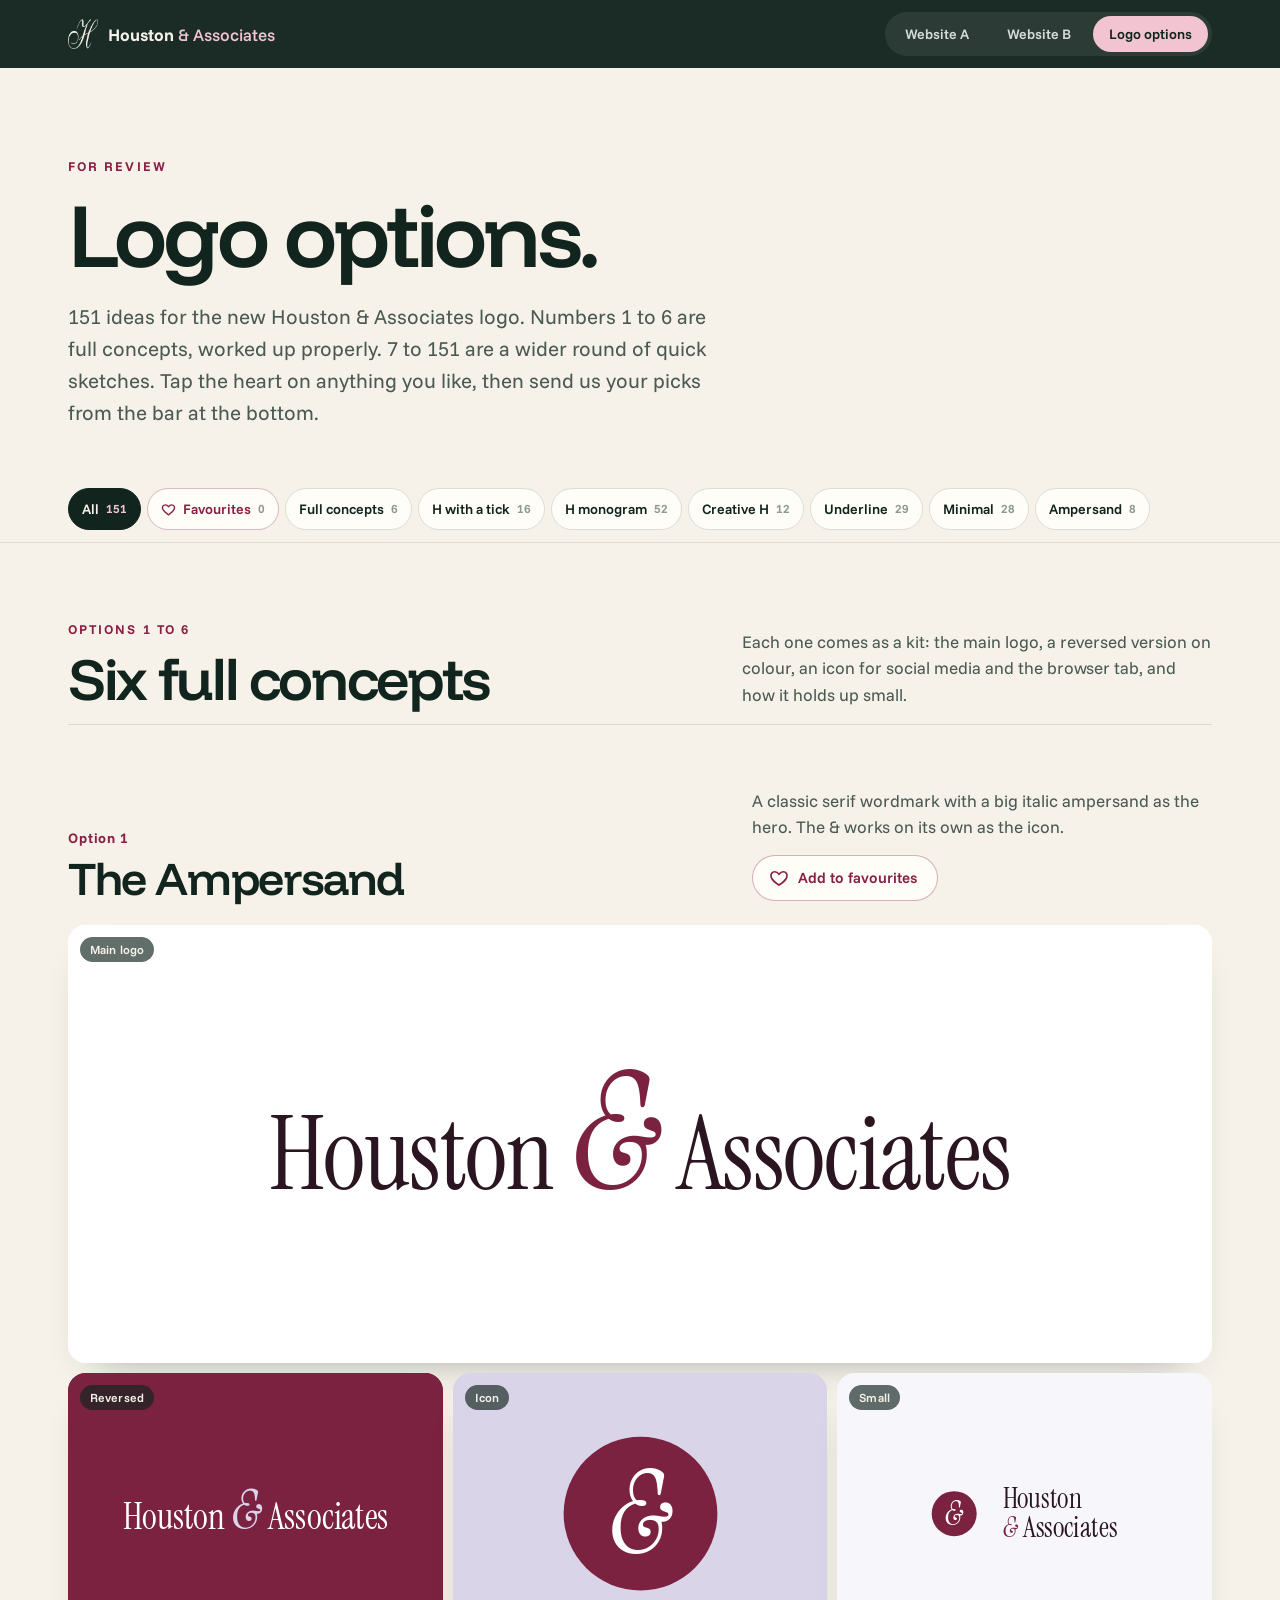
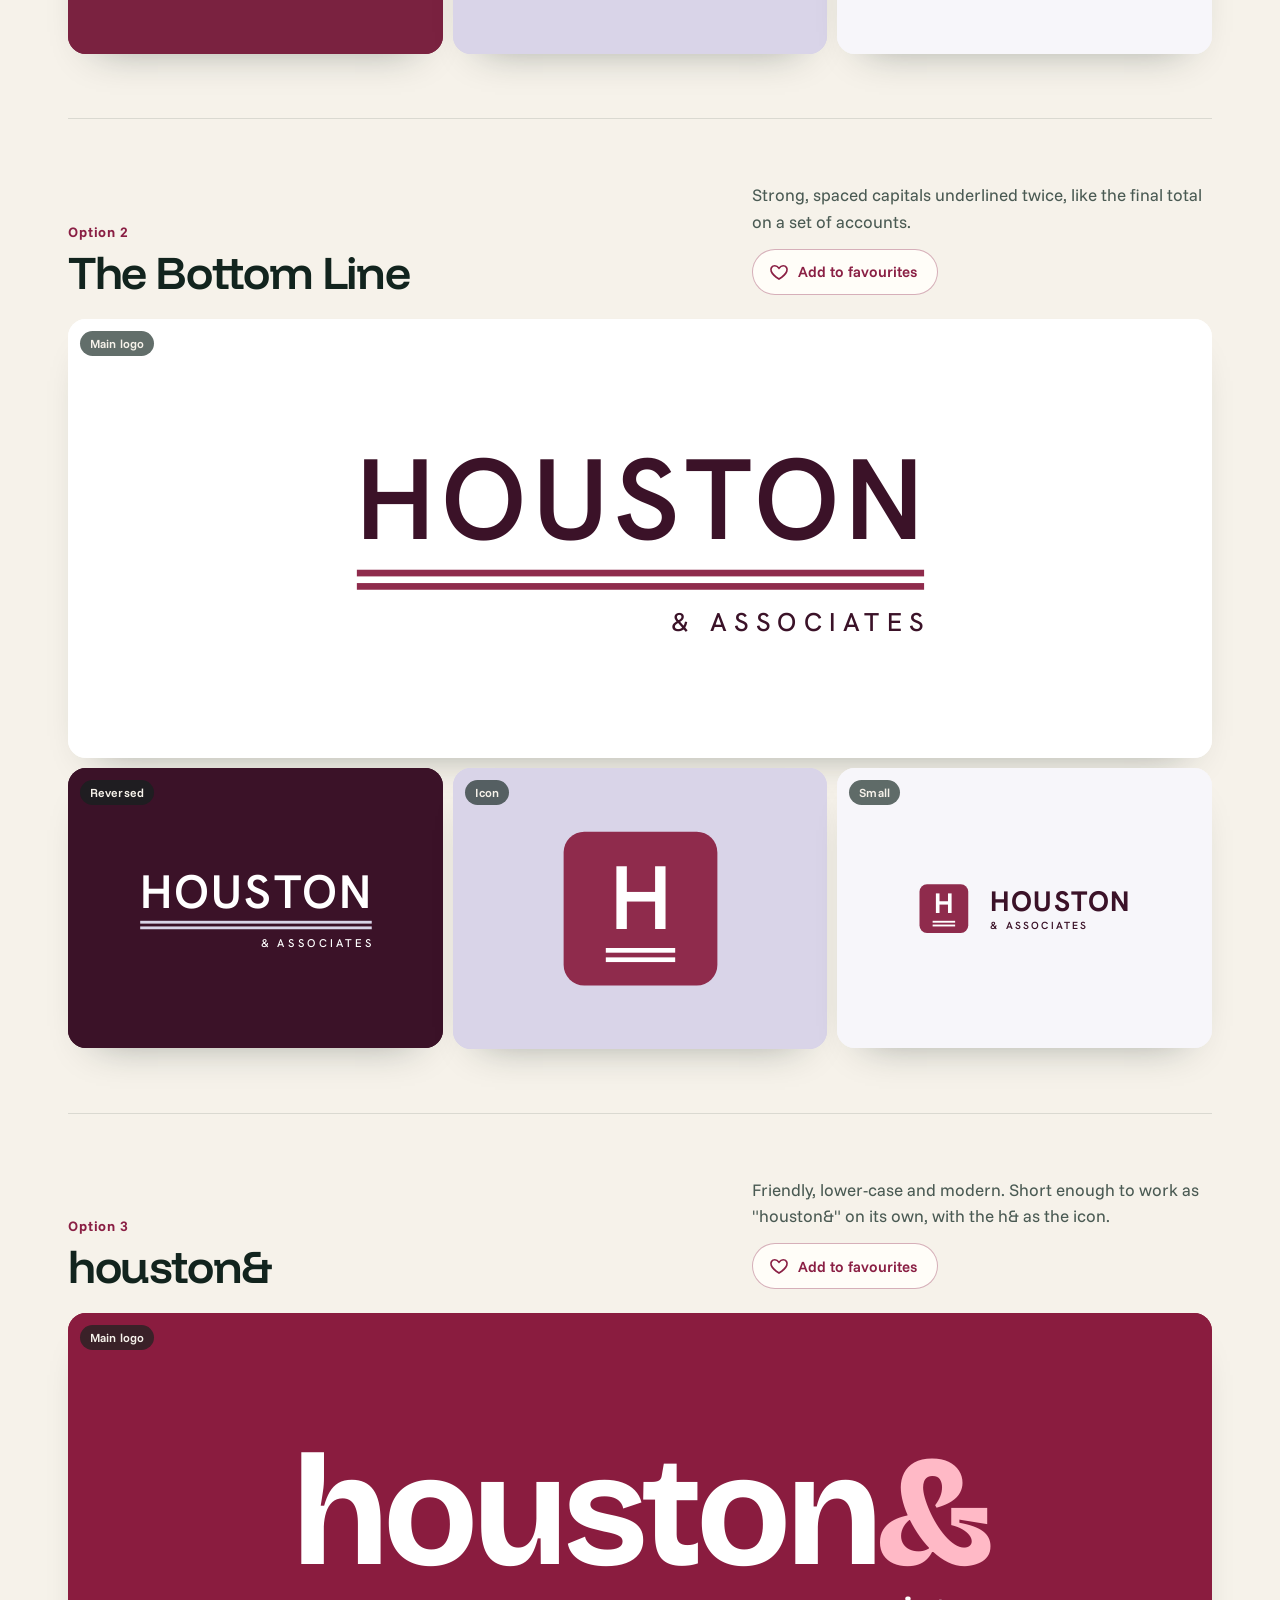
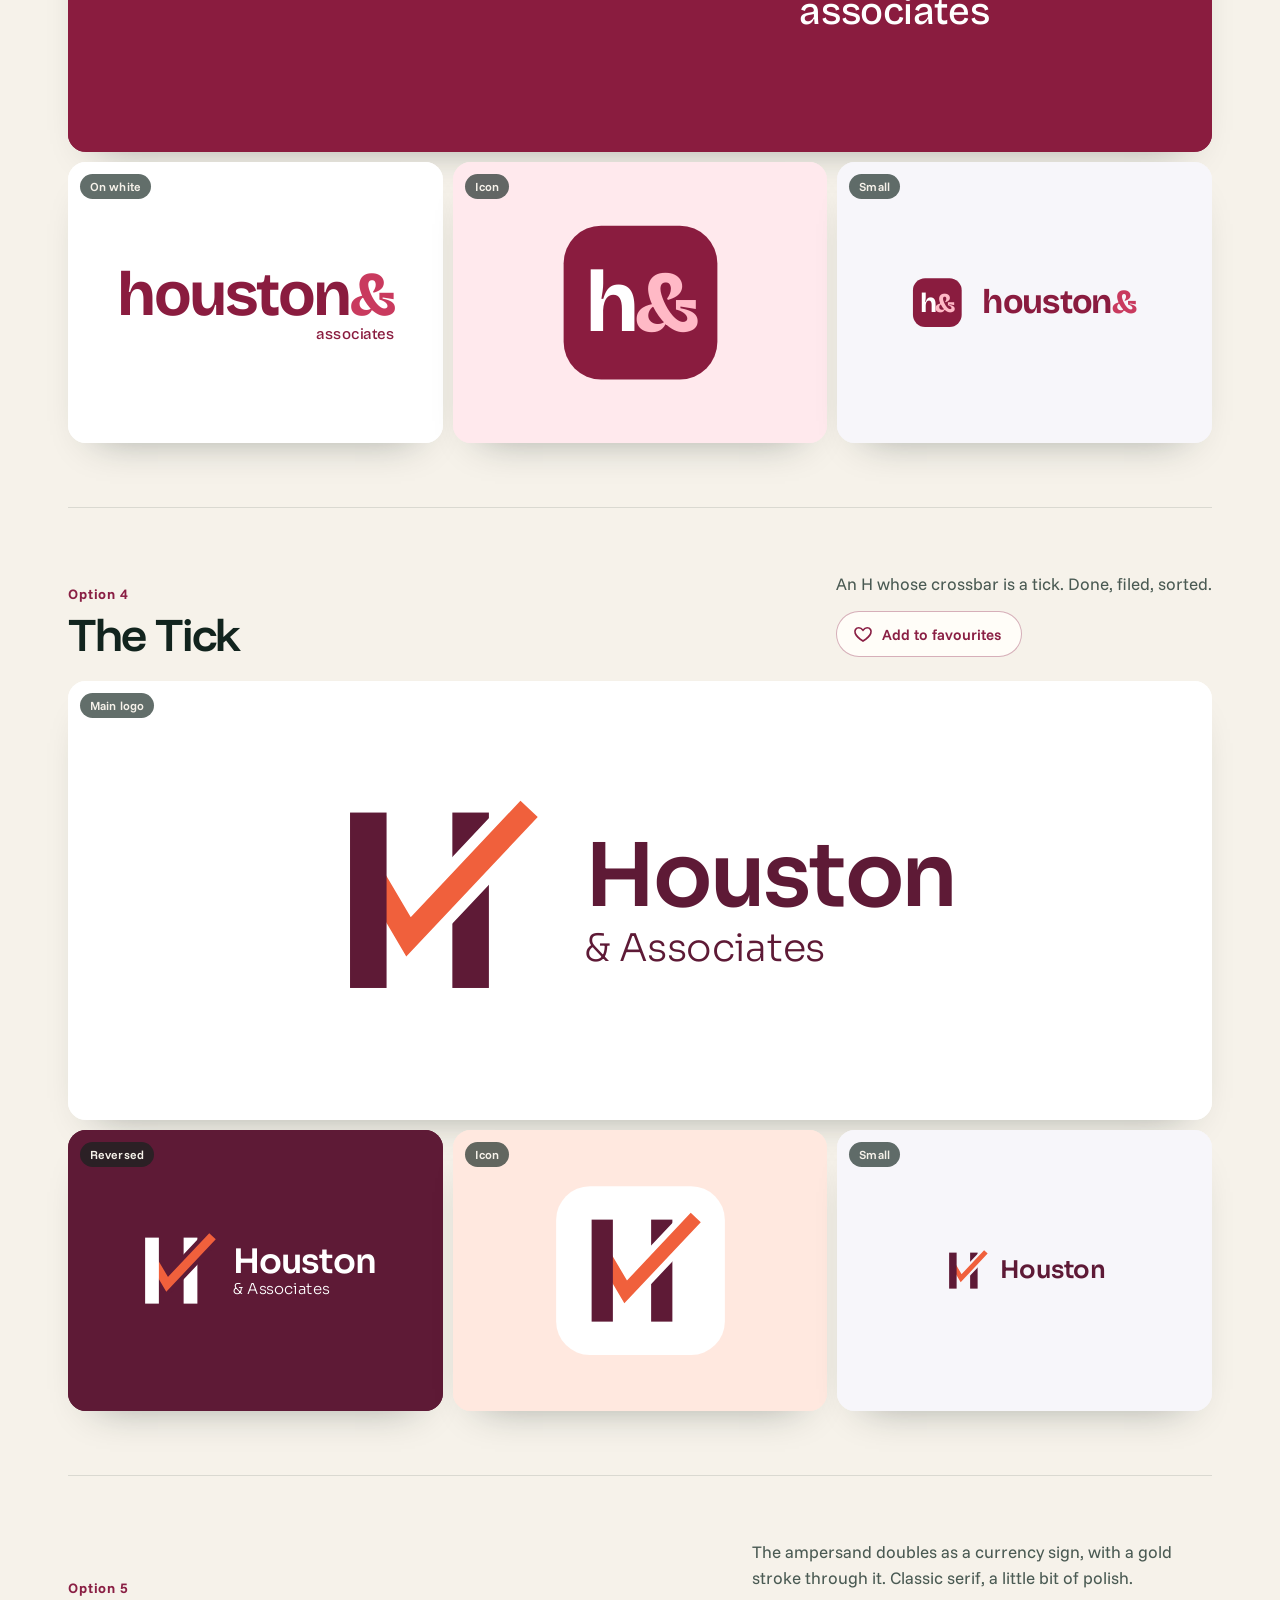
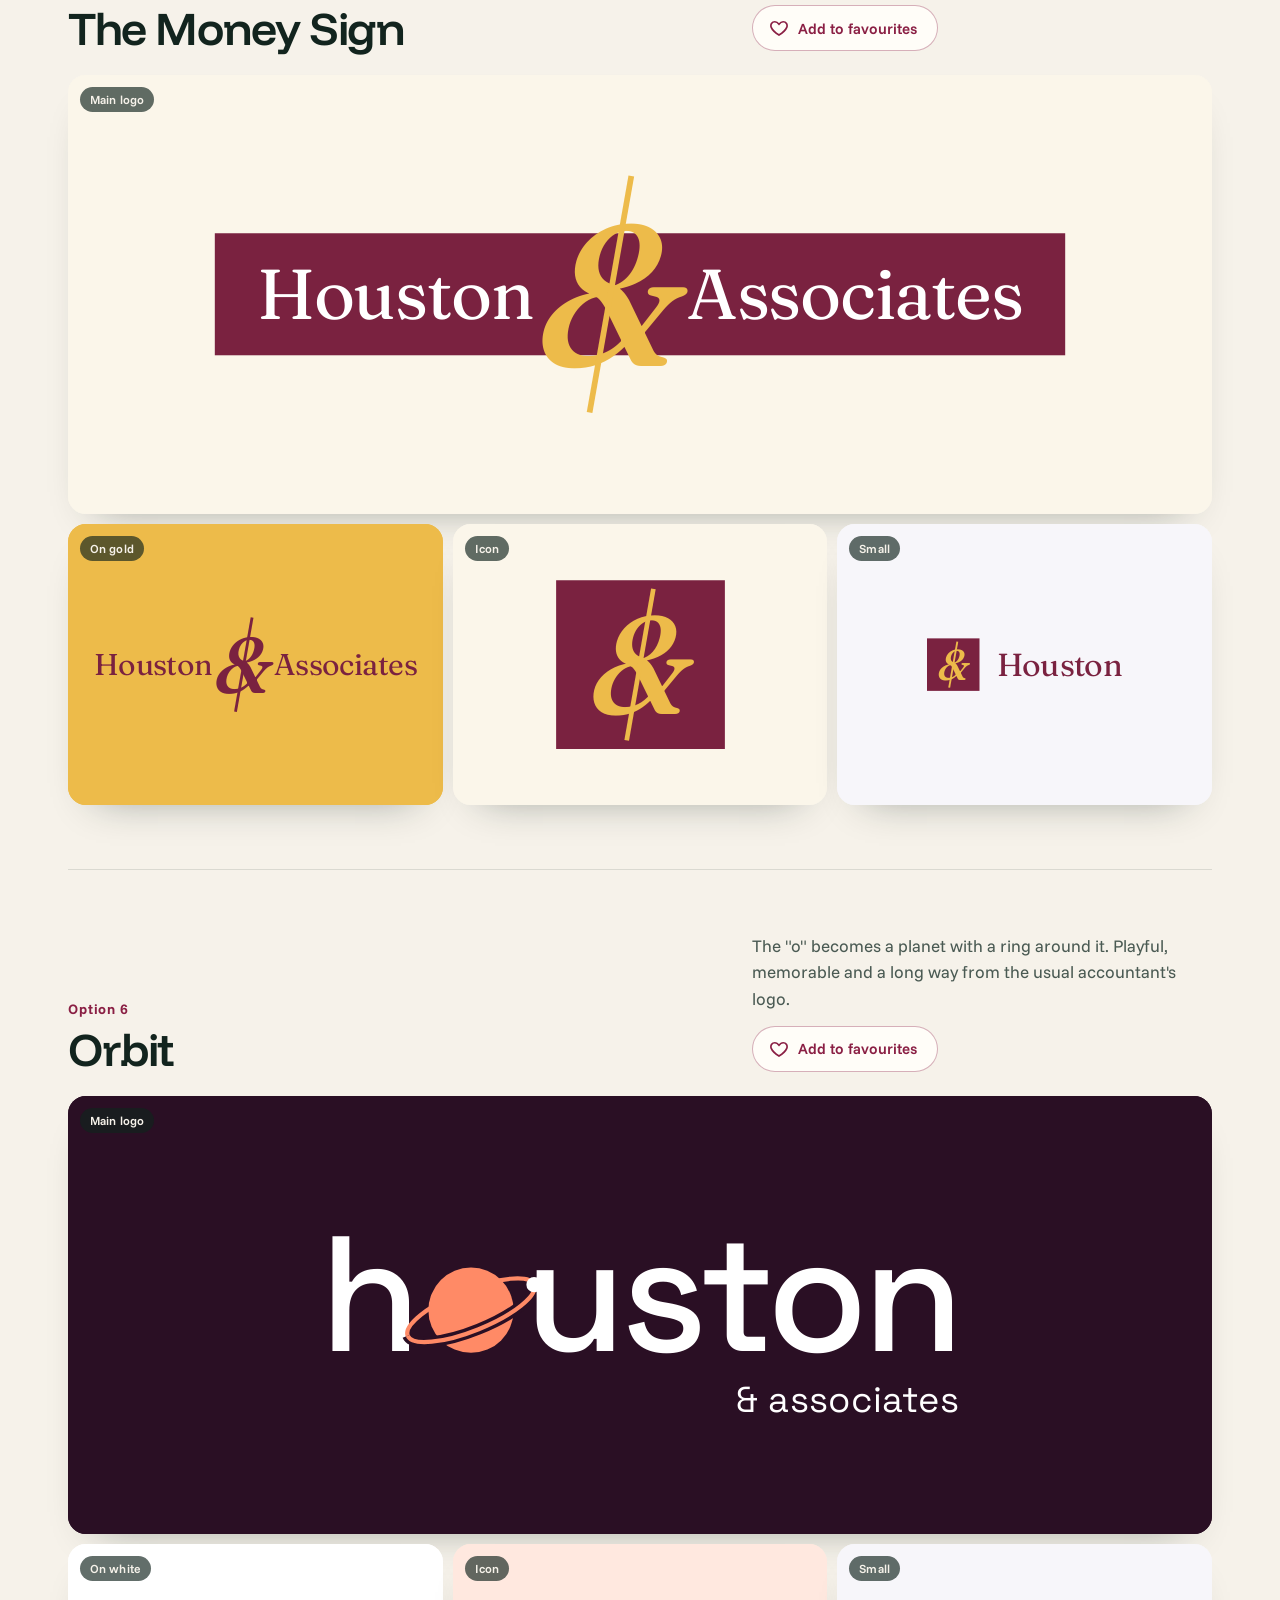
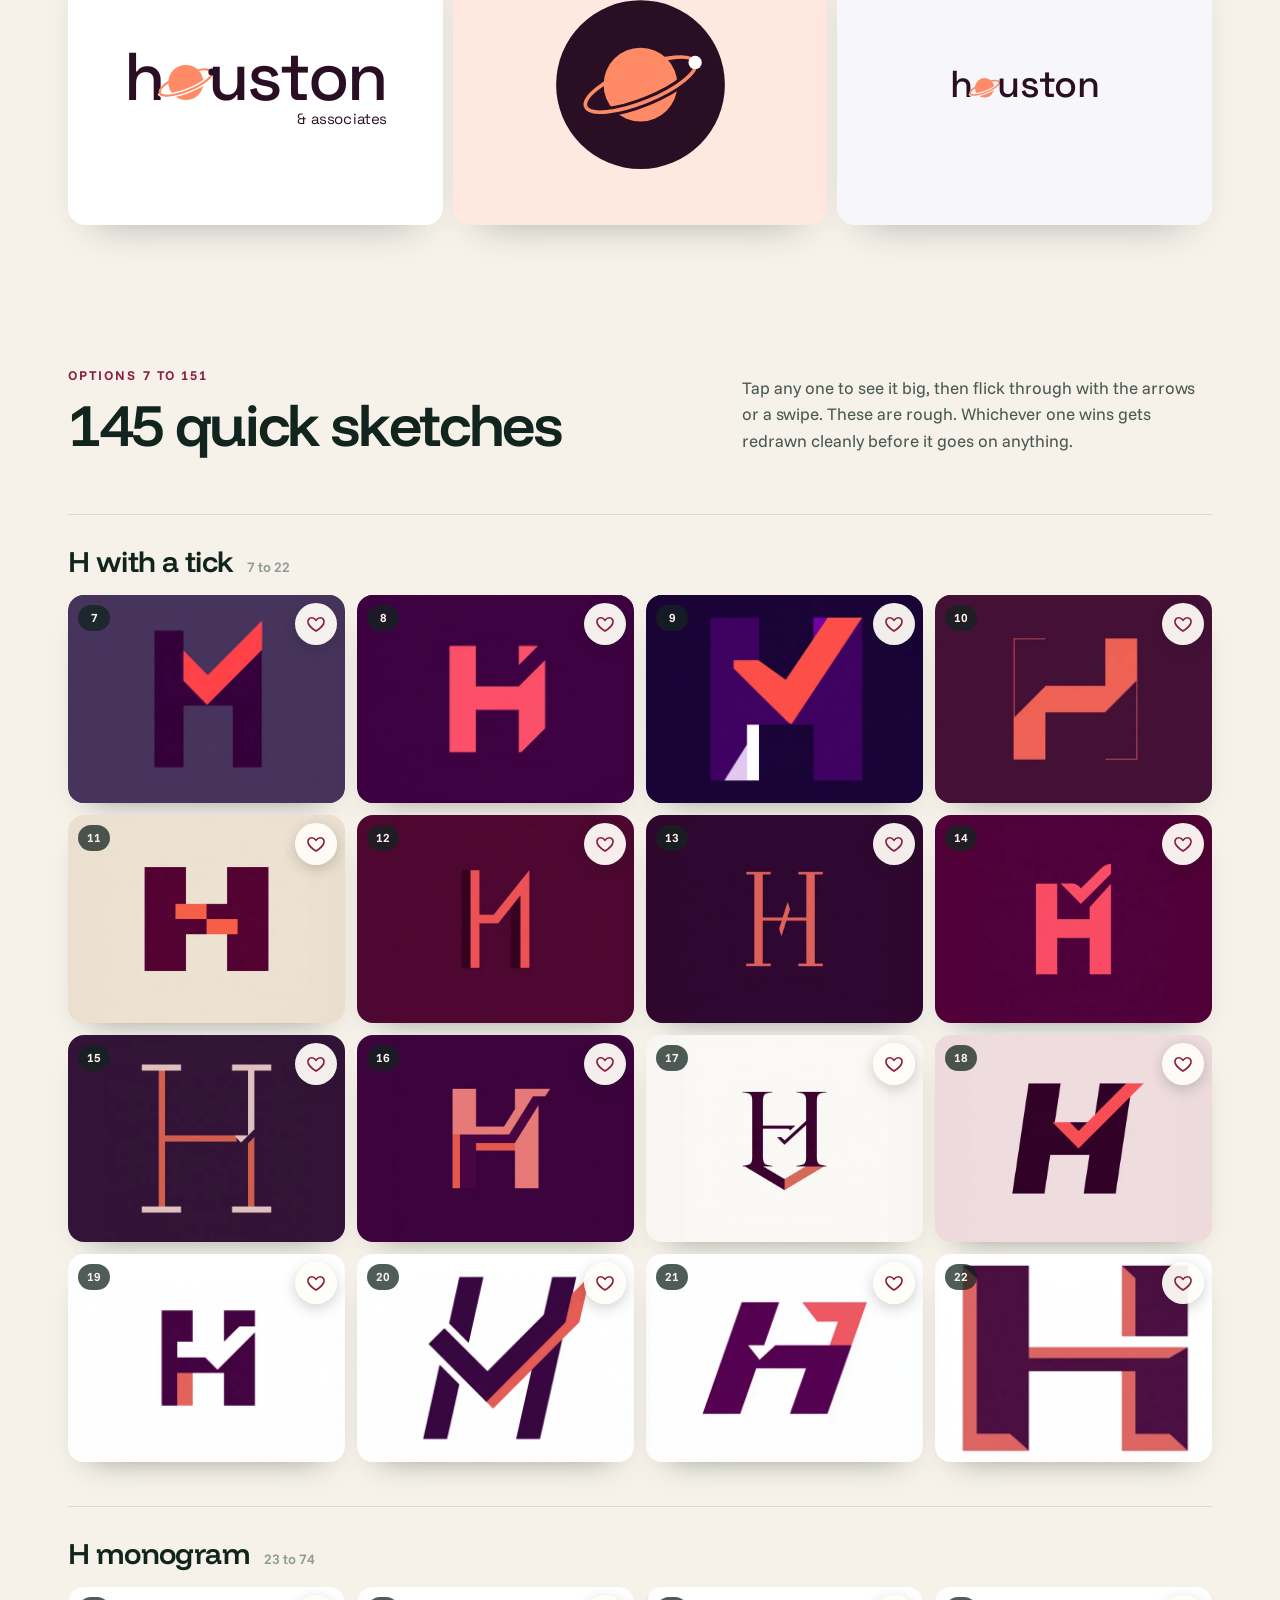
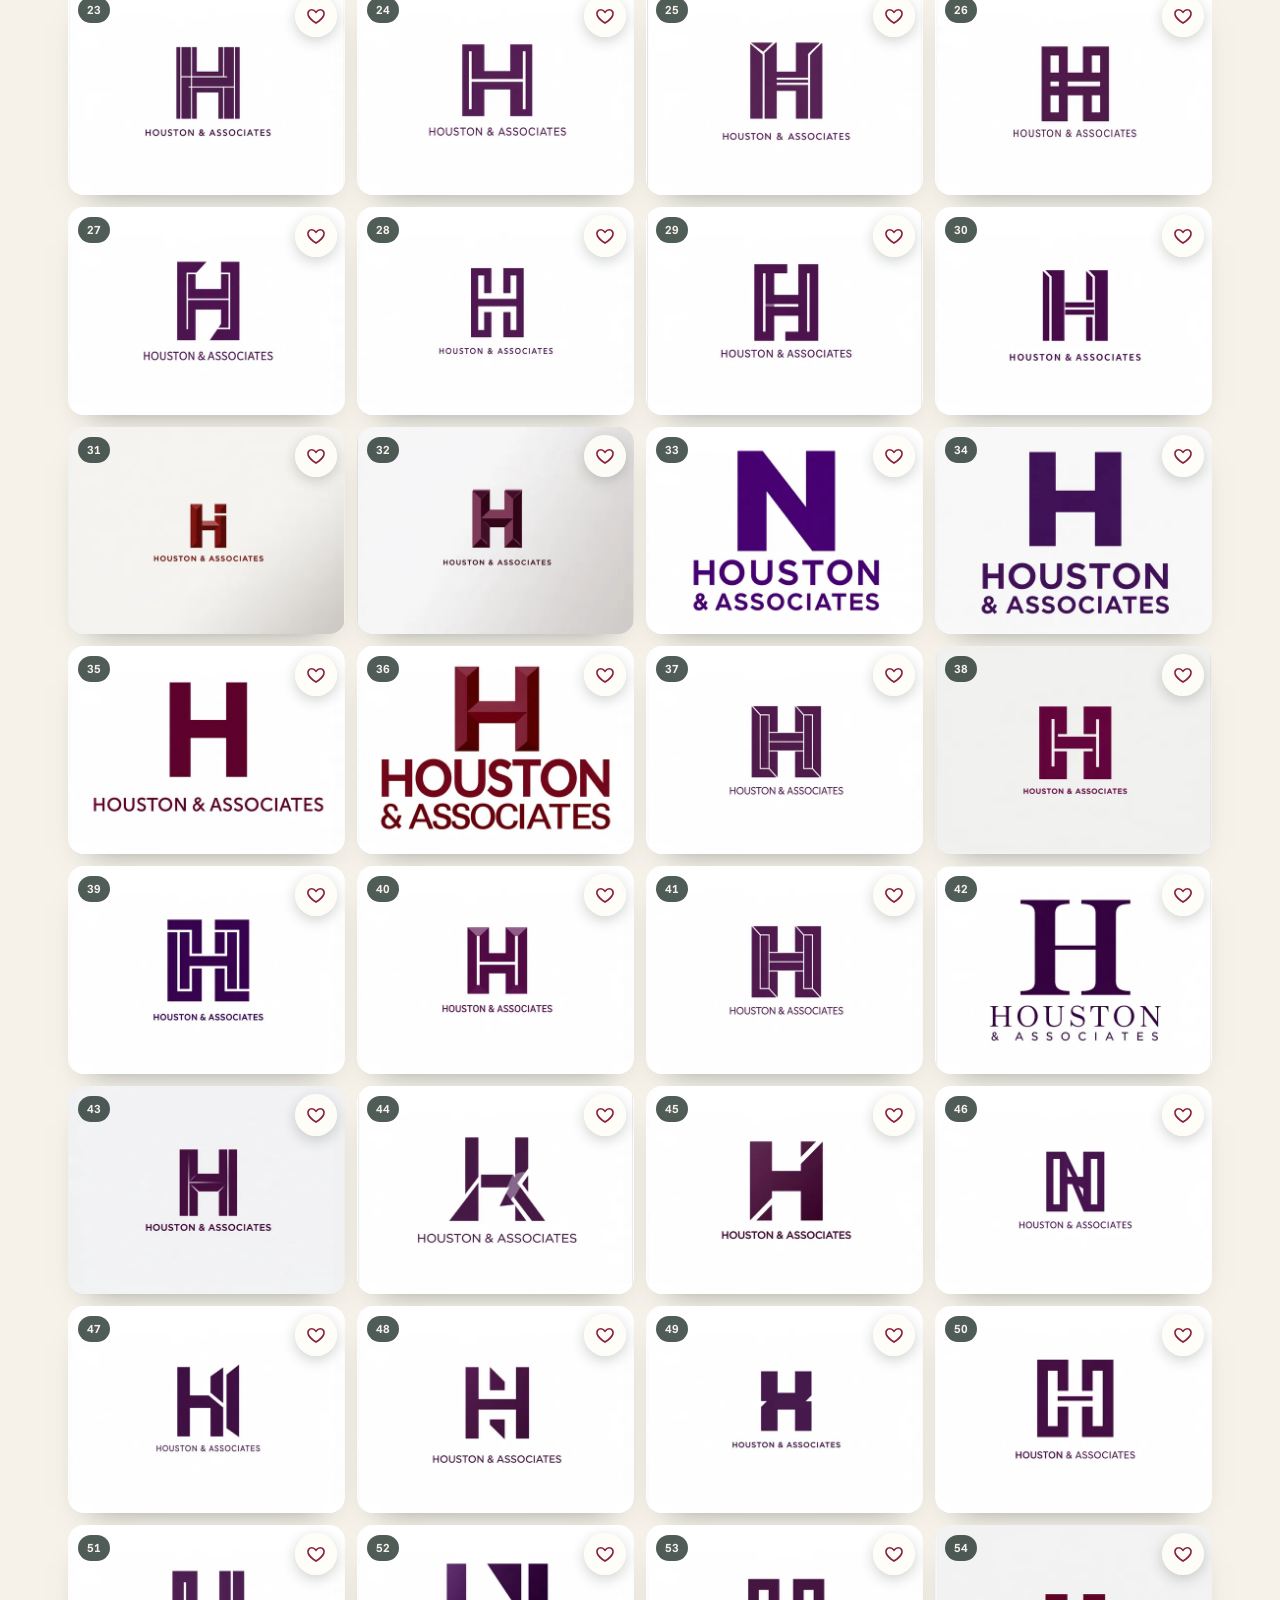
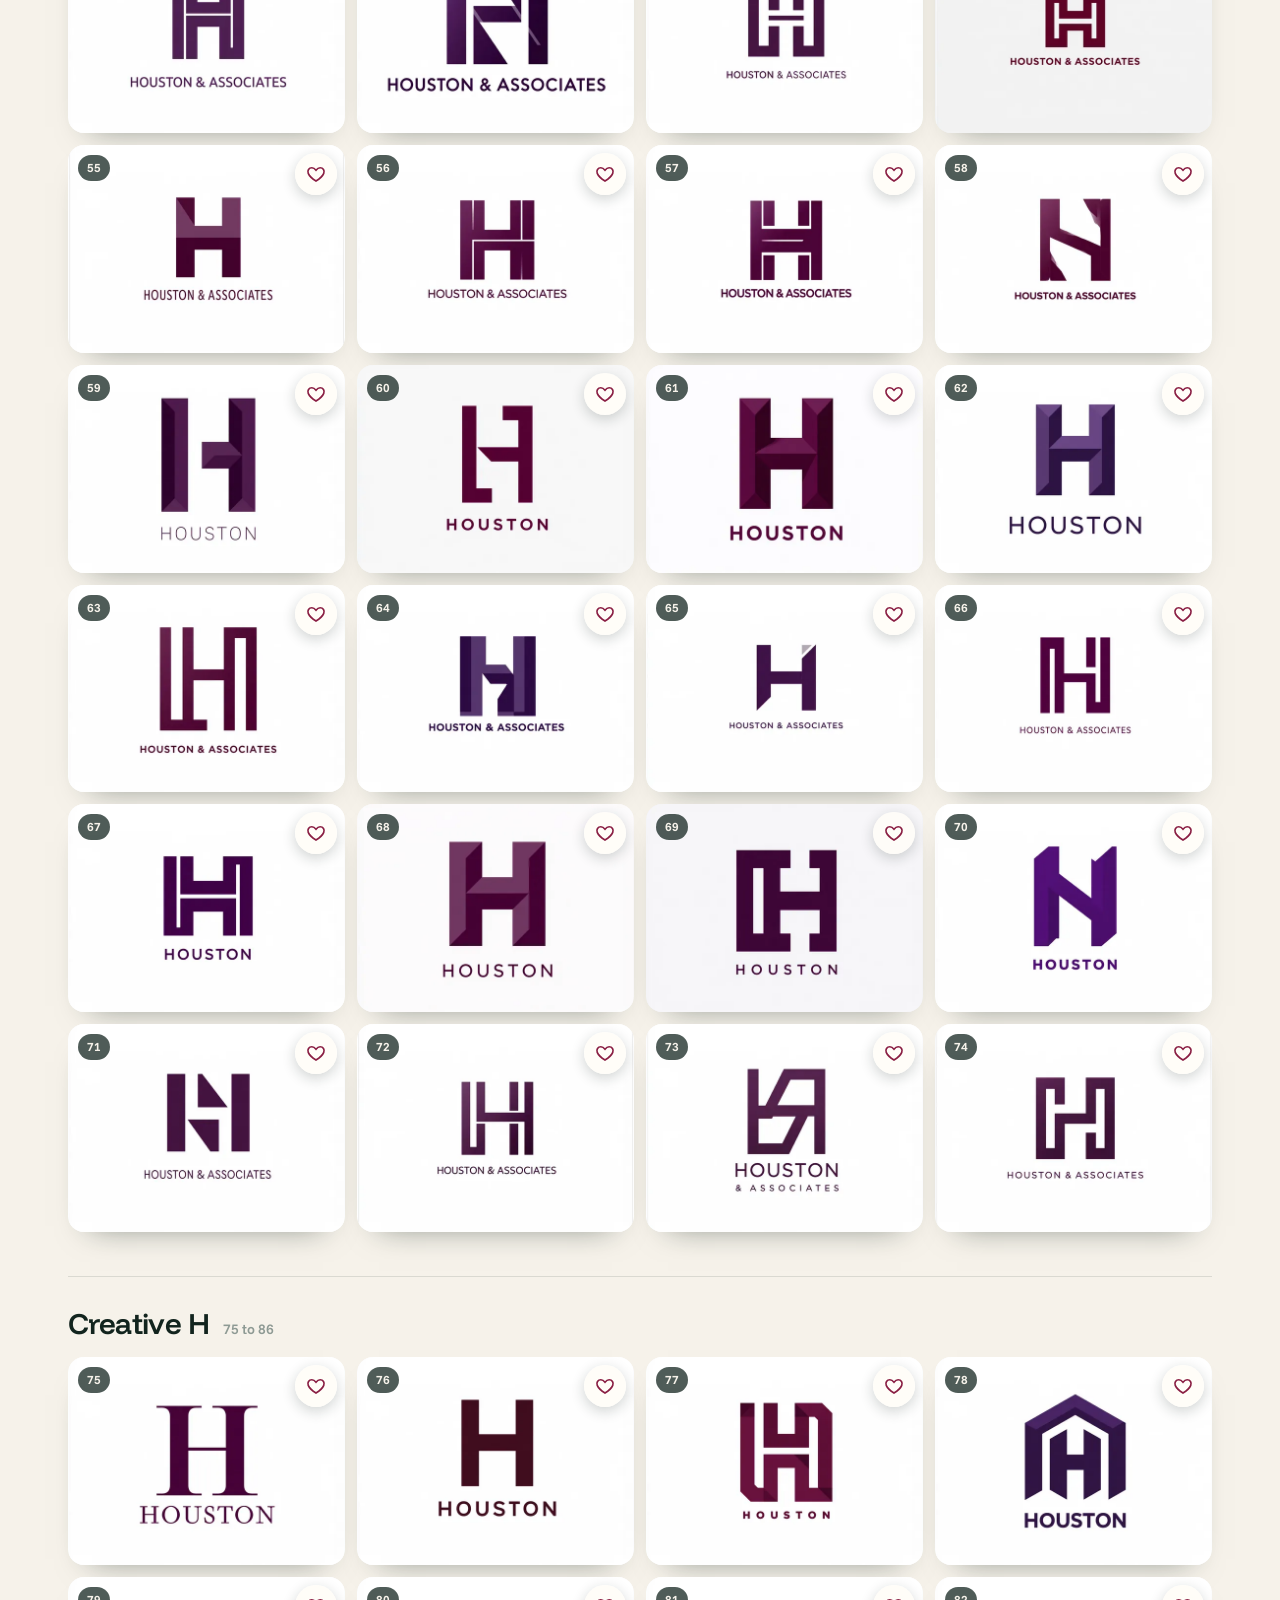
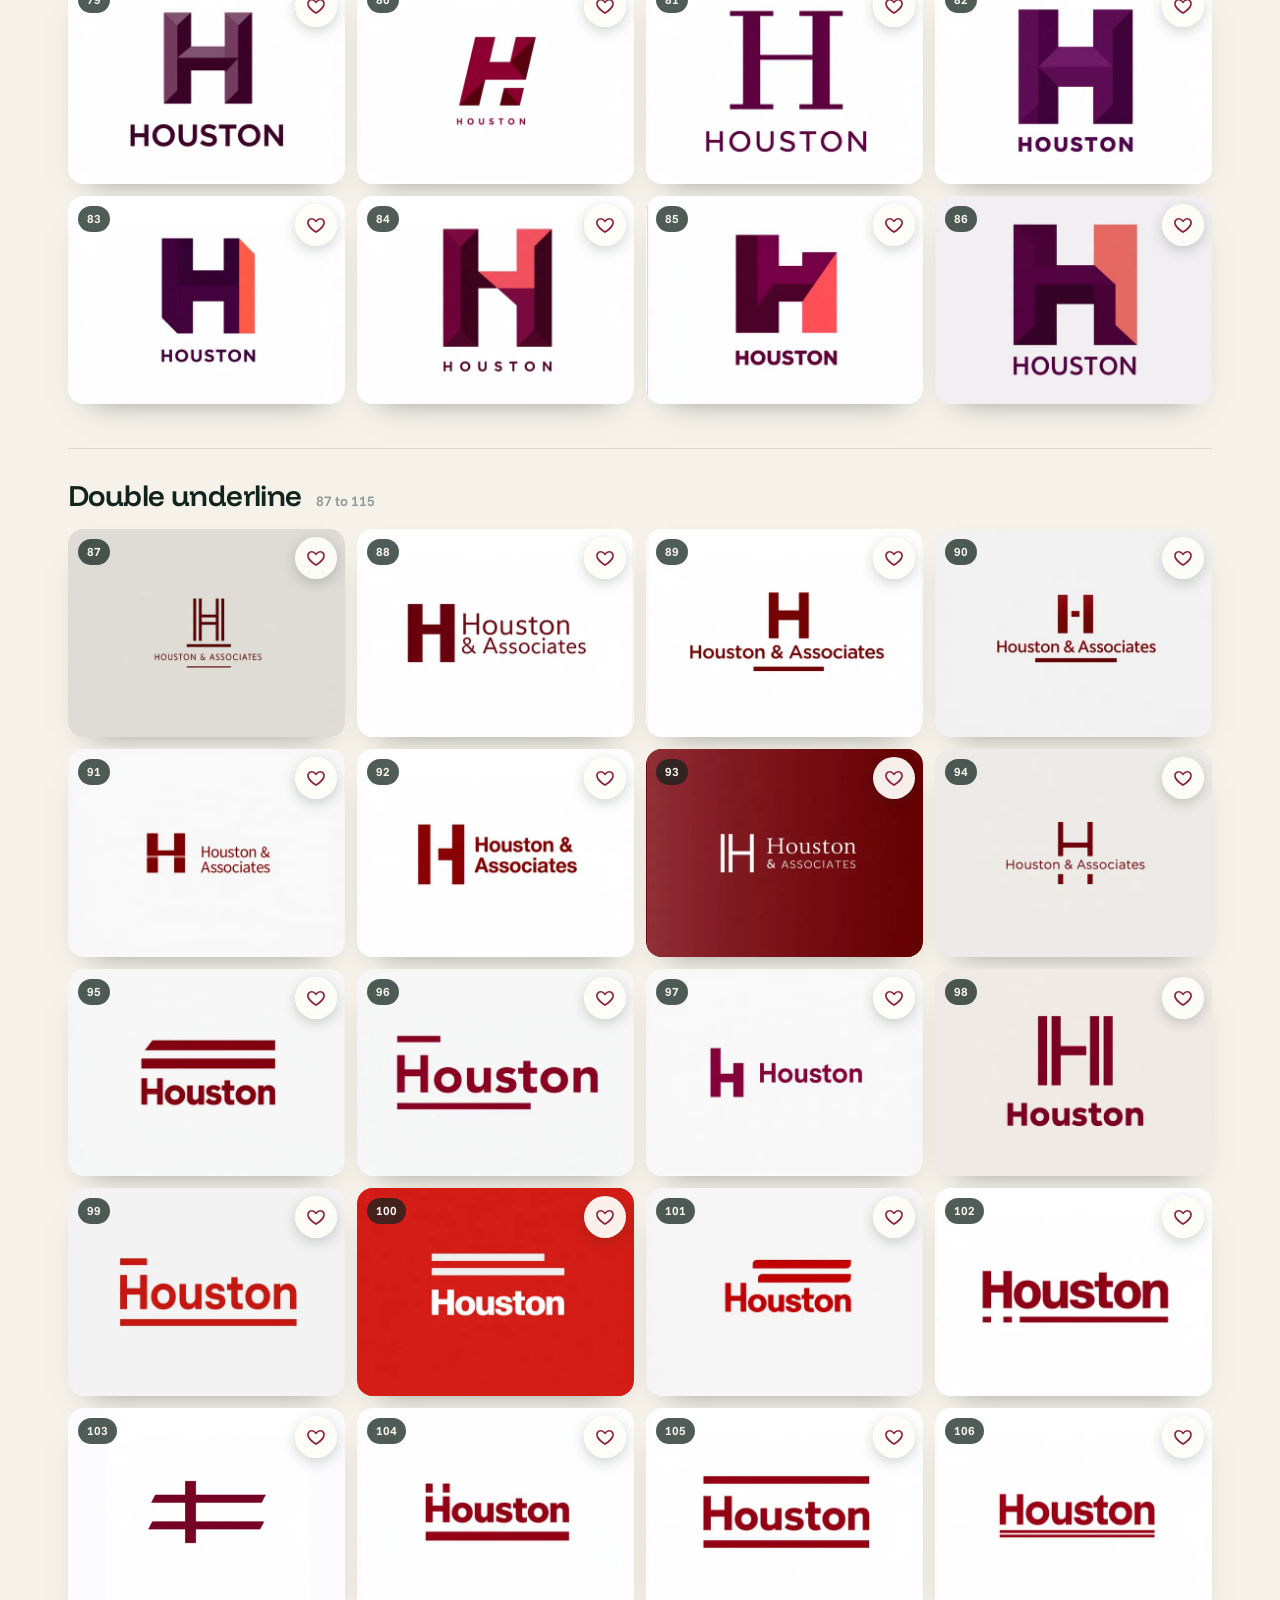
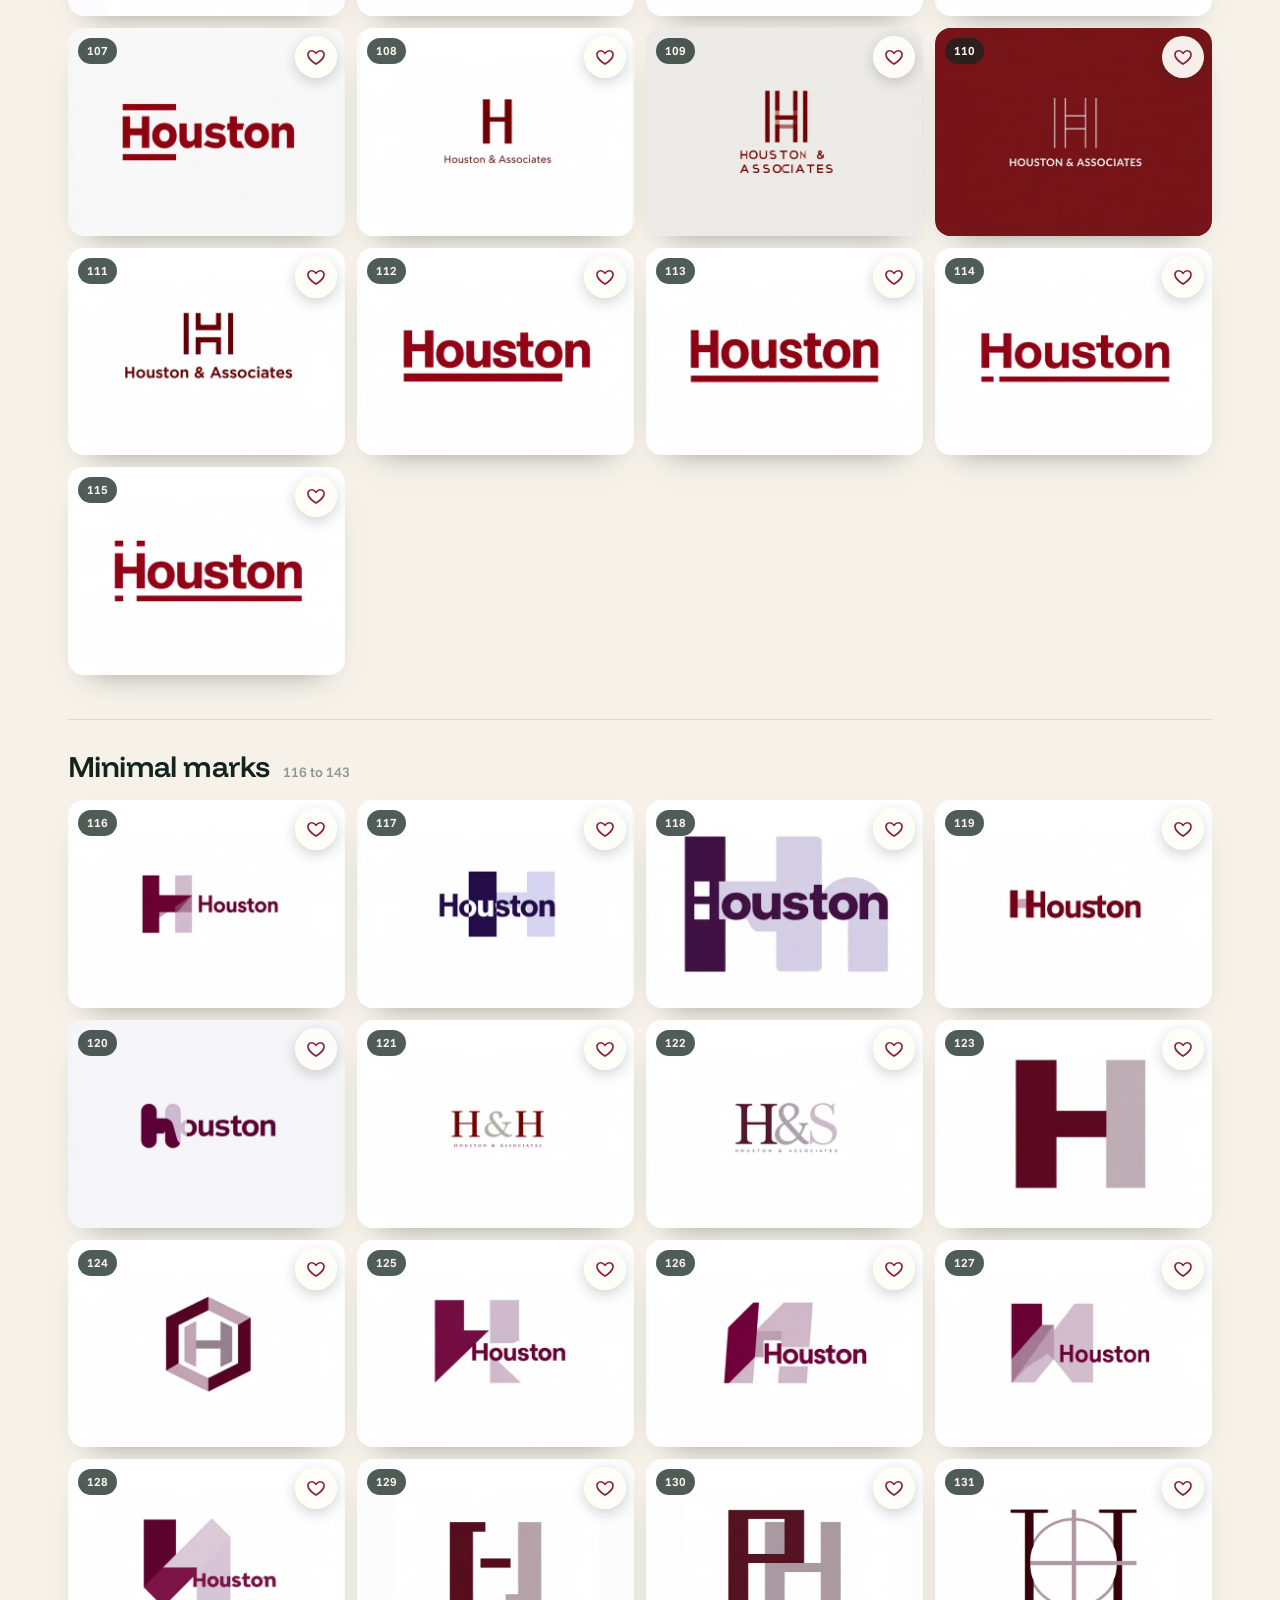
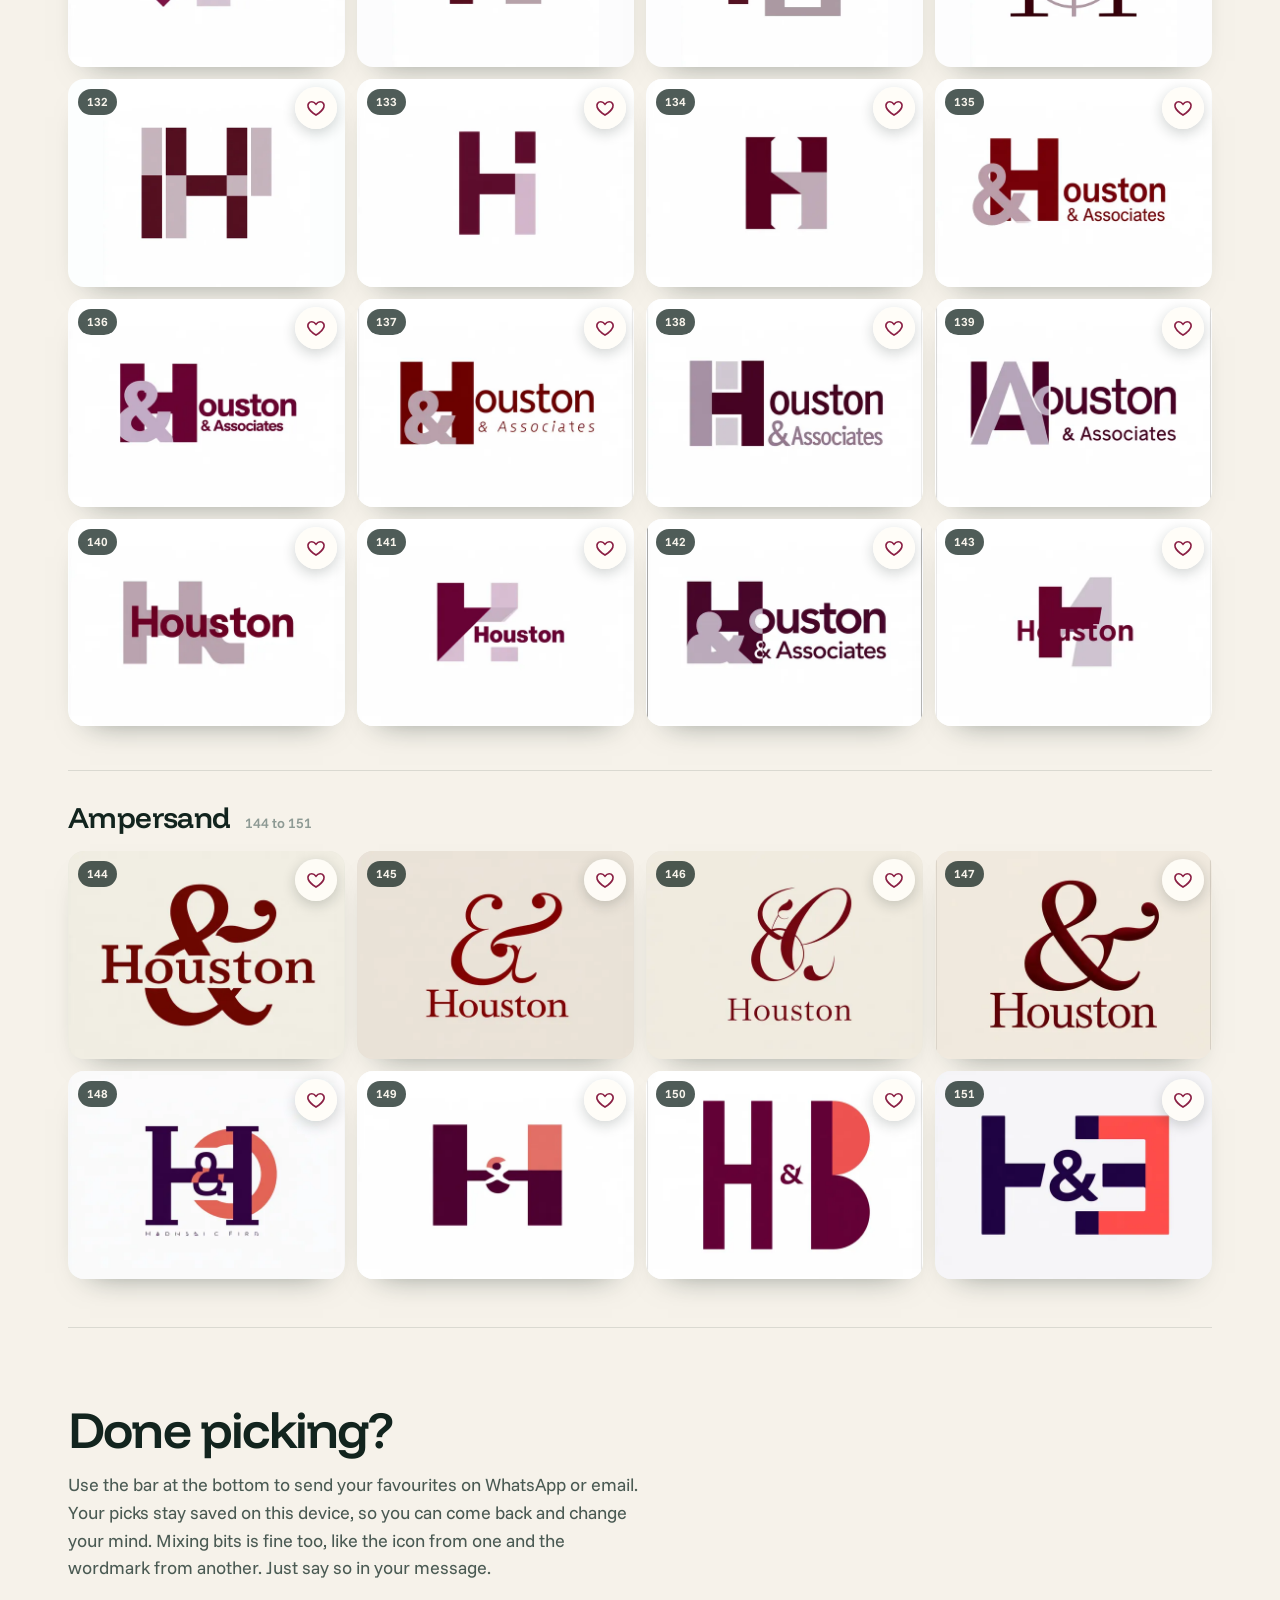
==== logos/index.html @ 28823ca7 "Add logo options page with 151 ideas and favourites Six full concepts plus 145 sketches in a filtera" ====
<!doctype html>
<html lang="en-ZA">
<head>
<meta charset="utf-8">
<meta name="viewport" content="width=device-width, initial-scale=1">
<title>Houston &amp; Associates | Logo options</title>
<meta name="robots" content="noindex, nofollow">
<meta name="theme-color" content="#12241E">
<meta name="description" content="Logo options for Houston &amp; Associates. Pick your favourites and send them through.">
<link rel="icon" href="../favicon.ico" sizes="any">
<link rel="icon" type="image/png" sizes="32x32" href="../favicon-32.png">
<style>
/* Page fonts (shared with the website) */
@font-face{font-family:'Funnel Display';font-style:normal;font-display:swap;font-weight:300 800;src:url(../assets/fonts/funnel-display-latin-wght-normal.woff2) format('woff2')}
@font-face{font-family:'Funnel Sans';font-style:normal;font-display:swap;font-weight:300 800;src:url(../assets/fonts/funnel-sans-latin-wght-normal.woff2) format('woff2')}
/* Logo fonts, self-hosted (SIL Open Font License) */
@font-face{font-family:'Instrument Serif';font-style:normal;font-weight:400;font-display:swap;src:url(fonts/instrument-serif-latin-400-normal.woff2) format('woff2')}
@font-face{font-family:'Instrument Serif';font-style:italic;font-weight:400;font-display:swap;src:url(fonts/instrument-serif-latin-400-italic.woff2) format('woff2')}
@font-face{font-family:'Hanken Grotesk';font-style:normal;font-weight:500;font-display:swap;src:url(fonts/hanken-grotesk-latin-500-normal.woff2) format('woff2')}
@font-face{font-family:'Hanken Grotesk';font-style:normal;font-weight:600;font-display:swap;src:url(fonts/hanken-grotesk-latin-600-normal.woff2) format('woff2')}
@font-face{font-family:'Hanken Grotesk';font-style:normal;font-weight:700;font-display:swap;src:url(fonts/hanken-grotesk-latin-700-normal.woff2) format('woff2')}
@font-face{font-family:'Bricolage Grotesque';font-style:normal;font-weight:500;font-display:swap;src:url(fonts/bricolage-grotesque-latin-500-normal.woff2) format('woff2')}
@font-face{font-family:'Bricolage Grotesque';font-style:normal;font-weight:700;font-display:swap;src:url(fonts/bricolage-grotesque-latin-700-normal.woff2) format('woff2')}
@font-face{font-family:'Sora';font-style:normal;font-weight:300;font-display:swap;src:url(fonts/sora-latin-300-normal.woff2) format('woff2')}
@font-face{font-family:'Sora';font-style:normal;font-weight:600;font-display:swap;src:url(fonts/sora-latin-600-normal.woff2) format('woff2')}
@font-face{font-family:'Fraunces';font-style:normal;font-weight:400;font-display:swap;src:url(fonts/fraunces-latin-400-normal.woff2) format('woff2')}
@font-face{font-family:'Fraunces';font-style:italic;font-weight:500;font-display:swap;src:url(fonts/fraunces-latin-500-italic.woff2) format('woff2')}
@font-face{font-family:'Space Grotesk';font-style:normal;font-weight:400;font-display:swap;src:url(fonts/space-grotesk-latin-400-normal.woff2) format('woff2')}
@font-face{font-family:'Space Grotesk';font-style:normal;font-weight:500;font-display:swap;src:url(fonts/space-grotesk-latin-500-normal.woff2) format('woff2')}

*{box-sizing:border-box}
html{scroll-behavior:smooth;scroll-padding-top:90px}
body{margin:0;background:#F6F2EA;color:#12241E;font-family:'Funnel Sans',ui-sans-serif,system-ui,-apple-system,'Segoe UI',Roboto,sans-serif;-webkit-font-smoothing:antialiased}
a{color:inherit;text-decoration:none}
.wrap{max-width:1240px;margin:0 auto;padding:0 clamp(16px,4vw,48px)}
.disp{font-family:'Funnel Display','Funnel Sans',ui-sans-serif,system-ui,sans-serif}

.top{position:sticky;top:0;z-index:20;background:rgba(18,36,30,.96);color:#F6F2EA;backdrop-filter:blur(12px);-webkit-backdrop-filter:blur(12px)}
.top-in{display:flex;flex-wrap:wrap;align-items:center;justify-content:space-between;gap:10px 24px;padding-top:12px;padding-bottom:12px}
.brand{display:flex;align-items:center;gap:10px;font-weight:700;font-size:17px}
.brand img{width:30px;height:30px;object-fit:contain}
.brand span span{font-weight:500;color:#F2C4D2}
.review{display:flex;gap:6px;padding:4px;border-radius:999px;background:rgba(246,242,234,.08)}
.review a{padding:9px 16px;border-radius:999px;font-size:14px;font-weight:600;color:#D5DCD8;transition:background-color .2s,color .2s}
.review a:hover{color:#F6F2EA;background:rgba(246,242,234,.08)}
.review a.on{background:#F2C4D2;color:#12241E}

.intro{padding:clamp(56px,7vw,96px) 0 clamp(32px,4vw,48px)}
.eyebrow{margin:0 0 16px;font-size:13px;font-weight:700;letter-spacing:.16em;text-transform:uppercase;color:#8A1F44}
h1{margin:0;font-size:clamp(48px,7vw,104px);font-weight:600;line-height:.98;letter-spacing:-.045em}
.lead{margin:24px 0 0;max-width:640px;font-size:clamp(18px,1.6vw,21px);line-height:1.55;color:#4A5A53}
.jump{margin:32px 0 0;padding:0;list-style:none;display:flex;flex-wrap:wrap;gap:8px}
.jump a{display:inline-flex;align-items:center;gap:8px;min-height:44px;padding:0 16px;border-radius:999px;background:#FFFDF8;border:1px solid rgba(18,36,30,.1);font-size:15px;font-weight:600;transition:background-color .2s,color .2s}
.jump a:hover{background:#12241E;color:#F6F2EA}
.jump b{color:#8A1F44;font-weight:700}
.jump a:hover b{color:#F2C4D2}

.concept{padding:clamp(40px,5vw,64px) 0;border-top:1px solid rgba(18,36,30,.12)}
.c-head{display:flex;flex-wrap:wrap;align-items:flex-end;justify-content:space-between;gap:12px 48px;margin-bottom:24px}
.c-num{display:block;margin-bottom:8px;font-size:14px;font-weight:700;letter-spacing:.12em;color:#8A1F44}
.c-head h2{margin:0;font-size:clamp(32px,3.6vw,52px);font-weight:600;line-height:1;letter-spacing:-.03em}
.c-head p{margin:0;max-width:460px;font-size:17px;line-height:1.55;color:#4A5A53}
.kit{display:grid;gap:10px}
.row{display:grid;grid-template-columns:repeat(3,minmax(0,1fr));gap:10px}
.tile{position:relative;overflow:hidden;border-radius:18px;box-shadow:0 20px 40px -28px rgba(18,36,30,.45)}
.tile-in{position:absolute;left:0;top:0;transform-origin:0 0;display:flex;align-items:center;justify-content:center}
.tag{position:absolute;left:12px;top:12px;z-index:2;padding:5px 10px;border-radius:999px;background:rgba(18,36,30,.66);color:#F6F2EA;font-family:'Funnel Sans',sans-serif;font-size:12px;font-weight:600;letter-spacing:.01em}
.c1 .tile-in{font-family:'Instrument Serif',Georgia,serif;color:#2A1520}
.c2 .tile-in{font-family:'Hanken Grotesk',Arial,sans-serif;color:#3B1228}
.c3 .tile-in{font-family:'Bricolage Grotesque',Arial,sans-serif;color:#3B1228}
.c4 .tile-in{font-family:'Sora',Arial,sans-serif;color:#5E1A36}
.c5 .tile-in{font-family:'Fraunces',Georgia,serif;color:#FFFFFF}
.c6 .tile-in{font-family:'Space Grotesk',Arial,sans-serif;color:#FFFFFF}
/* ---------- page gutters ---------- */
.intro,.concept,.outro{padding-left:clamp(16px,4vw,48px);padding-right:clamp(16px,4vw,48px)}
.concept,.outro{position:relative;border-top:0}
.concept::before,.outro::before{content:'';position:absolute;top:0;left:clamp(16px,4vw,48px);right:clamp(16px,4vw,48px);border-top:1px solid rgba(18,36,30,.12)}

/* ---------- filter bar ---------- */
.filters{position:sticky;top:var(--hh,58px);z-index:15;background:rgba(246,242,234,.94);backdrop-filter:blur(12px);-webkit-backdrop-filter:blur(12px);border-bottom:1px solid rgba(18,36,30,.1)}
.chips{display:flex;gap:8px;overflow-x:auto;padding:12px 0;scrollbar-width:none;-webkit-overflow-scrolling:touch}
.chips::-webkit-scrollbar{display:none}
.chip{flex:none;display:inline-flex;align-items:center;gap:7px;min-height:42px;padding:0 15px;border-radius:999px;border:1px solid rgba(18,36,30,.14);background:#FFFDF8;font:600 14px/1 'Funnel Sans',ui-sans-serif,system-ui,sans-serif;color:#12241E;cursor:pointer;transition:background-color .2s,color .2s,border-color .2s}
.chip:hover{border-color:#12241E}
.chip small{font-size:12px;font-weight:700;color:#8E9A94}
.chip[aria-pressed="true"]{background:#12241E;border-color:#12241E;color:#F6F2EA}
.chip[aria-pressed="true"] small{color:#F2C4D2}
.chip svg{width:15px;height:15px;fill:none;stroke:currentColor;stroke-width:2.2}
.chip-fav{color:#8A1F44;border-color:rgba(138,31,68,.3)}
.chip-fav.has svg{fill:currentColor}
.chip-fav[aria-pressed="true"]{background:#8A1F44;border-color:#8A1F44;color:#fff}
.chip-fav[aria-pressed="true"] small{color:#F2C4D2}
.shared{display:none;align-items:center;justify-content:space-between;gap:8px 16px;flex-wrap:wrap;padding:12px 0;font-size:15px;font-weight:600}
.shared button{min-height:40px;padding:0 16px;border-radius:999px;border:0;background:#12241E;color:#F6F2EA;font:600 14px 'Funnel Sans',sans-serif;cursor:pointer}
.is-shared .shared{display:flex}
.is-shared .chips{display:none}

/* ---------- parts ---------- */
.part-head{display:flex;flex-wrap:wrap;align-items:flex-end;justify-content:space-between;gap:12px 48px;padding-top:clamp(48px,6vw,80px);padding-bottom:clamp(8px,1.5vw,16px)}
.part-head .eyebrow{margin-bottom:12px}
.part-head h2{margin:0;font-size:clamp(36px,4.6vw,66px);font-weight:600;line-height:.98;letter-spacing:-.04em}
.part-head p{margin:0;max-width:470px;font-size:17px;line-height:1.55;color:#4A5A53}
.part-head p.eyebrow{margin:0 0 12px;max-width:none;font-size:13px;line-height:1.4;color:#8A1F44}
.c-num{letter-spacing:.06em}
.c-side{display:flex;flex-direction:column;align-items:flex-start;gap:14px;max-width:460px}
.c-side p{margin:0;font-size:17px;line-height:1.55;color:#4A5A53}

/* ---------- hearts ---------- */
.fav{cursor:pointer;-webkit-tap-highlight-color:transparent}
.fav svg{width:20px;height:20px;fill:none;stroke:#8A1F44;stroke-width:2;transition:fill .2s,stroke .2s}
.fav[aria-pressed="true"] svg{fill:#8A1F44}
.fav.pop svg{animation:pop .4s cubic-bezier(.3,1.6,.5,1)}
@keyframes pop{0%{transform:scale(1)}35%{transform:scale(1.35)}100%{transform:scale(1)}}
.fav-lg{display:inline-flex;align-items:center;gap:9px;min-height:46px;padding:0 20px 0 16px;border-radius:999px;border:1.5px solid rgba(138,31,68,.35);background:#FFFDF8;color:#8A1F44;font:600 15px/1 'Funnel Sans',ui-sans-serif,system-ui,sans-serif;transition:background-color .2s,color .2s,border-color .2s}
.fav-lg:hover{border-color:#8A1F44}
.fav-lg[aria-pressed="true"]{background:#8A1F44;border-color:#8A1F44;color:#fff}
.fav-lg[aria-pressed="true"] svg{fill:#fff;stroke:#fff}

/* ---------- gallery ---------- */
.gallery{padding-bottom:clamp(24px,4vw,48px)}
.grp{padding-top:clamp(28px,4vw,44px)}
.grp-h{display:flex;align-items:baseline;gap:14px;margin:0 0 16px;padding-top:clamp(20px,3vw,28px);border-top:1px solid rgba(18,36,30,.12)}
.grp-h h3{margin:0;font-size:clamp(22px,2.3vw,30px);font-weight:600;letter-spacing:-.02em}
.grp-h span{font-size:14px;font-weight:600;color:#8E9A94}
.grid{display:grid;grid-template-columns:repeat(auto-fill,minmax(220px,1fr));gap:12px}
.card{position:relative;margin:0;aspect-ratio:4/3;border-radius:16px;overflow:hidden;box-shadow:0 16px 30px -22px rgba(18,36,30,.55);transition:transform .3s cubic-bezier(.2,.8,.2,1),box-shadow .3s}
.card:hover{transform:translateY(-3px);box-shadow:0 22px 36px -22px rgba(18,36,30,.6)}
.card.is-fav{outline:3px solid #8A1F44;outline-offset:2px}
.open{display:block;width:100%;height:100%;padding:0;border:0;background:none;cursor:zoom-in}
.open img{display:block;width:100%;height:100%;object-fit:contain}
.num{position:absolute;left:10px;top:10px;min-width:32px;height:26px;padding:0 9px;border-radius:999px;background:rgba(18,36,30,.74);color:#F6F2EA;font:700 12px/26px 'Funnel Sans',sans-serif;text-align:center;pointer-events:none}
.card .fav{position:absolute;right:8px;top:8px;width:42px;height:42px;padding:0;border:0;border-radius:50%;background:rgba(255,253,248,.94);display:grid;place-items:center;box-shadow:0 4px 14px rgba(18,36,30,.2)}
.empty{display:none;padding:clamp(48px,7vw,96px) 0;text-align:center}
.empty h3{margin:0;font-size:clamp(26px,3vw,38px);font-weight:600;letter-spacing:-.025em}
.empty p{margin:12px auto 0;max-width:420px;font-size:17px;line-height:1.55;color:#4A5A53}
[hidden]{display:none!important}

/* ---------- outro + footer ---------- */
.outro{padding-top:clamp(48px,6vw,80px);padding-bottom:clamp(64px,8vw,104px)}
.outro h2{margin:0;font-size:clamp(34px,4vw,56px);font-weight:600;letter-spacing:-.035em;line-height:1}
.outro p{margin:16px 0 0;max-width:580px;font-size:18px;line-height:1.55;color:#4A5A53}
.foot{padding:28px 0 120px;background:#12241E;color:#B7C3BC;font-size:14px}

/* ---------- picks bar ---------- */
.picks{position:fixed;left:50%;bottom:16px;z-index:30;width:min(calc(100% - 24px),780px);display:flex;align-items:center;gap:10px 14px;padding:10px 10px 10px 22px;border-radius:999px;background:#12241E;color:#F6F2EA;box-shadow:0 26px 50px -18px rgba(10,20,16,.6);transform:translate(-50%,calc(100% + 32px));visibility:hidden;transition:transform .45s cubic-bezier(.2,.9,.25,1),visibility 0s .45s}
.picks.show{transform:translate(-50%,0);visibility:visible;transition:transform .45s cubic-bezier(.2,.9,.25,1),visibility 0s}
.picks-info{flex:1;min-width:0;line-height:1.25}
.picks-count{font-size:15px;font-weight:700}
.picks-count button{margin-left:6px;padding:0;border:0;background:none;color:#B7C3BC;font:600 13px 'Funnel Sans',sans-serif;text-decoration:underline;text-underline-offset:3px;cursor:pointer}
.picks-list{font-size:13px;color:#B7C3BC;white-space:nowrap;overflow:hidden;text-overflow:ellipsis}
.picks-act{display:flex;gap:6px;flex:none}
.pbtn{display:inline-flex;align-items:center;justify-content:center;gap:8px;min-height:46px;padding:0 18px;border-radius:999px;border:0;font:600 14px/1 'Funnel Sans',ui-sans-serif,system-ui,sans-serif;cursor:pointer;transition:background-color .2s}
.pbtn svg{width:18px;height:18px;flex:none}
.pbtn-main{background:#F2C4D2;color:#12241E}
.pbtn-main:hover{background:#F8D9E3}
.pbtn-ghost{background:rgba(246,242,234,.1);color:#F6F2EA}
.pbtn-ghost:hover{background:rgba(246,242,234,.18)}
.toast{position:fixed;left:50%;bottom:96px;z-index:40;display:flex;align-items:center;gap:14px;padding:12px 14px 12px 20px;border-radius:14px;background:#FFFDF8;color:#12241E;font-size:15px;font-weight:600;box-shadow:0 18px 40px -14px rgba(10,20,16,.45);transform:translate(-50%,16px);opacity:0;pointer-events:none;transition:opacity .25s,transform .25s}
.toast.show{opacity:1;transform:translate(-50%,0);pointer-events:auto}
.toast button{min-height:34px;padding:0 12px;border-radius:999px;border:0;background:#12241E;color:#F6F2EA;font:600 13px 'Funnel Sans',sans-serif;cursor:pointer}
.toast button[hidden]{display:none}

/* ---------- lightbox ---------- */
.lb{width:100%;height:100%;max-width:none;max-height:none;margin:0;padding:0;border:0;background:transparent;color:#F6F2EA;overflow:hidden}
.lb::backdrop{background:rgba(9,18,15,.9);backdrop-filter:blur(8px);-webkit-backdrop-filter:blur(8px)}
.lb[open]{animation:lbin .25s ease-out}
@keyframes lbin{from{opacity:0}to{opacity:1}}
.lb-in{height:100%;display:grid;grid-template-rows:auto minmax(0,1fr) auto;gap:14px;padding:14px clamp(12px,3vw,32px) 18px}
.lb-top{display:flex;align-items:center;justify-content:space-between;gap:16px}
.lb-cap{font-size:16px;color:#B7C3BC}
.lb-cap b{font-family:'Funnel Display','Funnel Sans',sans-serif;font-size:22px;font-weight:600;color:#F6F2EA;margin-right:6px}
.lb-x{width:46px;height:46px;border:0;border-radius:50%;background:rgba(246,242,234,.12);color:#F6F2EA;display:grid;place-items:center;cursor:pointer}
.lb-x:hover{background:rgba(246,242,234,.2)}
.lb-x svg{width:20px;height:20px}
.lb-stage{position:relative;min-height:0;display:flex;align-items:center;justify-content:center;touch-action:pan-y}
.lb-stage img{display:block;max-width:100%;max-height:100%;width:auto;height:auto;border-radius:18px;box-shadow:0 30px 70px -30px rgba(0,0,0,.7);user-select:none;-webkit-user-drag:none}
.lb-stage img.swap{animation:swap .28s ease-out}
@keyframes swap{from{opacity:.2;transform:scale(.985)}to{opacity:1;transform:none}}
.lb-bot{display:flex;align-items:center;justify-content:center;gap:12px}
.lb-nav{width:52px;height:52px;border:0;border-radius:50%;background:rgba(246,242,234,.12);color:#F6F2EA;display:grid;place-items:center;cursor:pointer}
.lb-nav:hover{background:rgba(246,242,234,.22)}
.lb-nav svg{width:22px;height:22px}
.lb-pos{min-width:64px;text-align:center;font-size:14px;color:#B7C3BC}
.lb .fav-lg{background:transparent;border-color:rgba(242,196,210,.45);color:#F2C4D2}
.lb .fav-lg svg{stroke:#F2C4D2}
.lb .fav-lg[aria-pressed="true"]{background:#F2C4D2;border-color:#F2C4D2;color:#12241E}
.lb .fav-lg[aria-pressed="true"] svg{fill:#8A1F44;stroke:#8A1F44}
html.lb-lock{overflow:hidden}

:focus-visible{outline:3px solid #8A1F44;outline-offset:3px}
.picks :focus-visible,.lb :focus-visible{outline-color:#F2C4D2}

@media (min-width: 761px){
.chips{flex-wrap:wrap;gap:6px}
.chip{padding:0 13px}
}
@media (max-width: 760px){
.top{position:relative}
.row{grid-template-columns:1fr}
.review{width:100%;justify-content:space-between}
.review a{padding:9px 12px;font-size:13px}
}
@media (max-width: 600px){
.grid{grid-template-columns:repeat(2,minmax(0,1fr));gap:10px}
.card{border-radius:14px}
.card .fav{width:38px;height:38px;right:6px;top:6px}
.num{left:8px;top:8px}
.picks{flex-wrap:wrap;border-radius:22px;padding:12px;bottom:10px;width:calc(100% - 20px)}
.picks-info{flex-basis:100%;display:flex;align-items:baseline;gap:10px;padding:0 6px}
.picks-count{flex:none}
.picks-list{flex:1;min-width:0}
.pbtn{min-height:44px}
.picks-act{flex:1}
.picks-act .pbtn{flex:1;padding:0 10px}
.toast{bottom:150px}
.lb-pos{display:none}
}
@media (prefers-reduced-motion: reduce){
*,*::before,*::after{animation:none!important;transition:none!important}
html{scroll-behavior:auto}
}
</style>
</head>
<body>

<header class="top">
<div class="wrap top-in">
<a class="brand" href="../"><img src="../assets/img/monogram-cream.png" alt=""><span>Houston <span>&amp; Associates</span></span></a>
<nav class="review" aria-label="Review pages">
<a href="../">Website A</a>
<a href="../version-b/">Website B</a>
<a class="on" href="./" aria-current="page">Logo options</a>
</nav>
</div>
</header>

<main>
<section class="intro wrap">
<p class="eyebrow">For review</p>
<h1 class="disp">Logo options.</h1>
<p class="lead">151 ideas for the new Houston &amp; Associates logo. Numbers 1 to 6 are full concepts, worked up properly. 7 to 151 are a wider round of quick sketches. Tap the heart on anything you like, then send us your picks from the bar at the bottom.</p>
</section>

<div class="filters" id="filters">
<div class="wrap">
<div class="chips" role="group" aria-label="Show">
<button class="chip" type="button" data-f="all" aria-pressed="true">All <small>151</small></button>
<button class="chip chip-fav" type="button" data-f="fav" aria-pressed="false"><svg viewBox="0 0 24 24" aria-hidden="true"><path d="M12 20.5s-7.5-4.6-9.3-9.2C1.4 8 3.4 4.5 7 4.5c2.1 0 3.6 1.2 5 3 1.4-1.8 2.9-3 5-3 3.6 0 5.6 3.5 4.3 6.8-1.8 4.6-9.3 9.2-9.3 9.2z"/></svg>Favourites <small class="fav-count">0</small></button>
<button class="chip" type="button" data-f="concept" aria-pressed="false">Full concepts <small>6</small></button>
<button class="chip" type="button" data-f="tick" aria-pressed="false">H with a tick <small>16</small></button>
<button class="chip" type="button" data-f="monogram" aria-pressed="false">H monogram <small>52</small></button>
<button class="chip" type="button" data-f="creative" aria-pressed="false">Creative H <small>12</small></button>
<button class="chip" type="button" data-f="underline" aria-pressed="false">Underline <small>29</small></button>
<button class="chip" type="button" data-f="minimal" aria-pressed="false">Minimal <small>28</small></button>
<button class="chip" type="button" data-f="ampersand" aria-pressed="false">Ampersand <small>8</small></button>
</div>
<div class="shared"><span class="shared-msg">Showing the picks that were sent to you.</span><button type="button" class="shared-all">Show all 151</button></div>
</div>
</div>

<div id="part-1">
<div class="wrap part-head">
<div><p class="eyebrow">Options 1 to 6</p><h2 class="disp">Six full concepts</h2></div>
<p>Each one comes as a kit: the main logo, a reversed version on colour, an icon for social media and the browser tab, and how it holds up small.</p>
</div>
<!-- ============ 1. THE AMPERSAND ============ -->
<section class="concept wrap" id="concept-1" data-n="1" data-g="concept">
<div class="c-head">
<div><span class="c-num">Option 1</span><h2 class="disp">The Ampersand</h2></div>
<div class="c-side"><p>A classic serif wordmark with a big italic ampersand as the hero. The &amp; works on its own as the icon.</p><button class="fav fav-lg" type="button" data-n="1" aria-pressed="false"><svg viewBox="0 0 24 24" aria-hidden="true"><path d="M12 20.5s-7.5-4.6-9.3-9.2C1.4 8 3.4 4.5 7 4.5c2.1 0 3.6 1.2 5 3 1.4-1.8 2.9-3 5-3 3.6 0 5.6 3.5 4.3 6.8-1.8 4.6-9.3 9.2-9.3 9.2z"/></svg><span>Add to favourites</span></button></div>
</div>
<div class="kit c1">
<div class="tile" style="aspect-ratio: 1200 / 460; background: #FFFFFF"><span class="tag">Main logo</span>
<div class="tile-in" style="width: 1200px; height: 460px; background: #FFFFFF">
<div style="display: flex; align-items: baseline; gap: 20px; font-size: 108px; line-height: 1; letter-spacing: -0.01em">
<span>Houston</span>
<span style="font-style: italic; font-size: 172px; line-height: 0.6; color: #7A2240">&amp;</span>
<span>Associates</span>
</div>
</div>
</div>
<div class="row">
<div class="tile" style="aspect-ratio: 400 / 300; background: #7A2240"><span class="tag">Reversed</span>
<div class="tile-in" style="width: 400px; height: 300px; background: #7A2240; color: #FFFFFF">
<div style="display: flex; align-items: baseline; gap: 7px; font-size: 38px; line-height: 1">
<span>Houston</span>
<span style="font-style: italic; font-size: 60px; line-height: 0.6; color: #D9D4E8">&amp;</span>
<span>Associates</span>
</div>
</div>
</div>
<div class="tile" style="aspect-ratio: 400 / 300; background: #D9D4E8"><span class="tag">Icon</span>
<div class="tile-in" style="width: 400px; height: 300px; background: #D9D4E8">
<div style="width: 164px; height: 164px; border-radius: 50%; background: #7A2240; display: flex; align-items: center; justify-content: center">
<span style="font-style: italic; font-size: 124px; line-height: 1; color: #FFFFFF">&amp;</span>
</div>
</div>
</div>
<div class="tile" style="aspect-ratio: 400 / 300; background: #F7F6FA"><span class="tag">Small</span>
<div class="tile-in" style="width: 400px; height: 300px; gap: 28px; background: #F7F6FA">
<div style="width: 48px; height: 48px; border-radius: 50%; background: #7A2240; display: flex; align-items: center; justify-content: center; flex: none">
<span style="font-style: italic; font-size: 36px; line-height: 1; color: #FFFFFF">&amp;</span>
</div>
<div style="display: flex; flex-direction: column; font-size: 30px; line-height: 1.02">
<span>Houston</span>
<span><span style="font-style: italic; color: #7A2240">&amp;</span> Associates</span>
</div>
</div>
</div>
</div>
</div>
</section>

<!-- ============ 2. THE BOTTOM LINE ============ -->
<section class="concept wrap" id="concept-2" data-n="2" data-g="concept">
<div class="c-head">
<div><span class="c-num">Option 2</span><h2 class="disp">The Bottom Line</h2></div>
<div class="c-side"><p>Strong, spaced capitals underlined twice, like the final total on a set of accounts.</p><button class="fav fav-lg" type="button" data-n="2" aria-pressed="false"><svg viewBox="0 0 24 24" aria-hidden="true"><path d="M12 20.5s-7.5-4.6-9.3-9.2C1.4 8 3.4 4.5 7 4.5c2.1 0 3.6 1.2 5 3 1.4-1.8 2.9-3 5-3 3.6 0 5.6 3.5 4.3 6.8-1.8 4.6-9.3 9.2-9.3 9.2z"/></svg><span>Add to favourites</span></button></div>
</div>
<div class="kit c2">
<div class="tile" style="aspect-ratio: 1200 / 460; background: #FFFFFF"><span class="tag">Main logo</span>
<div class="tile-in" style="width: 1200px; height: 460px; background: #FFFFFF">
<div style="display: inline-flex; flex-direction: column">
<span style="font-size: 120px; font-weight: 600; line-height: 1; letter-spacing: 0.05em; margin-right: -0.05em">HOUSTON</span>
<div style="display: flex; flex-direction: column; gap: 7px; margin-top: 14px">
<div style="height: 7px; background: #8F2B4C"></div>
<div style="height: 7px; background: #8F2B4C"></div>
</div>
<span style="align-self: flex-end; margin-top: 20px; font-size: 27px; font-weight: 500; line-height: 1; letter-spacing: 0.28em; margin-right: -0.28em">&amp; ASSOCIATES</span>
</div>
</div>
</div>
<div class="row">
<div class="tile" style="aspect-ratio: 400 / 300; background: #3B1228"><span class="tag">Reversed</span>
<div class="tile-in" style="width: 400px; height: 300px; background: #3B1228; color: #FFFFFF">
<div style="display: inline-flex; flex-direction: column">
<span style="font-size: 50px; font-weight: 600; line-height: 1; letter-spacing: 0.05em; margin-right: -0.05em">HOUSTON</span>
<div style="display: flex; flex-direction: column; gap: 3px; margin-top: 6px">
<div style="height: 3px; background: #D9D4E8"></div>
<div style="height: 3px; background: #D9D4E8"></div>
</div>
<span style="align-self: flex-end; margin-top: 9px; font-size: 12px; font-weight: 500; line-height: 1; letter-spacing: 0.28em; margin-right: -0.28em">&amp; ASSOCIATES</span>
</div>
</div>
</div>
<div class="tile" style="aspect-ratio: 400 / 300; background: #D9D4E8"><span class="tag">Icon</span>
<div class="tile-in" style="width: 400px; height: 300px; background: #D9D4E8">
<div style="width: 164px; height: 164px; border-radius: 22px; background: #8F2B4C; color: #FFFFFF; display: flex; flex-direction: column; align-items: center; justify-content: center">
<span style="font-size: 96px; font-weight: 600; line-height: 0.95">H</span>
<div style="width: 74px; display: flex; flex-direction: column; gap: 5px; margin-top: 8px">
<div style="height: 5px; background: #FFFFFF"></div>
<div style="height: 5px; background: #FFFFFF"></div>
</div>
</div>
</div>
</div>
<div class="tile" style="aspect-ratio: 400 / 300; background: #F7F6FA"><span class="tag">Small</span>
<div class="tile-in" style="width: 400px; height: 300px; gap: 24px; background: #F7F6FA">
<div style="width: 52px; height: 52px; border-radius: 8px; background: #8F2B4C; color: #FFFFFF; display: flex; flex-direction: column; align-items: center; justify-content: center; flex: none">
<span style="font-size: 30px; font-weight: 700; line-height: 0.95">H</span>
<div style="width: 24px; display: flex; flex-direction: column; gap: 2px; margin-top: 3px">
<div style="height: 2px; background: #FFFFFF"></div>
<div style="height: 2px; background: #FFFFFF"></div>
</div>
</div>
<div style="display: inline-flex; flex-direction: column">
<span style="font-size: 30px; font-weight: 700; line-height: 1; letter-spacing: 0.05em; margin-right: -0.05em">HOUSTON</span>
<span style="margin-top: 6px; font-size: 11px; font-weight: 600; line-height: 1; letter-spacing: 0.24em">&amp; ASSOCIATES</span>
</div>
</div>
</div>
</div>
</div>
</section>

<!-- ============ 3. houston& ============ -->
<section class="concept wrap" id="concept-3" data-n="3" data-g="concept">
<div class="c-head">
<div><span class="c-num">Option 3</span><h2 class="disp">houston&amp;</h2></div>
<div class="c-side"><p>Friendly, lower-case and modern. Short enough to work as "houston&amp;" on its own, with the h&amp; as the icon.</p><button class="fav fav-lg" type="button" data-n="3" aria-pressed="false"><svg viewBox="0 0 24 24" aria-hidden="true"><path d="M12 20.5s-7.5-4.6-9.3-9.2C1.4 8 3.4 4.5 7 4.5c2.1 0 3.6 1.2 5 3 1.4-1.8 2.9-3 5-3 3.6 0 5.6 3.5 4.3 6.8-1.8 4.6-9.3 9.2-9.3 9.2z"/></svg><span>Add to favourites</span></button></div>
</div>
<div class="kit c3">
<div class="tile" style="aspect-ratio: 1200 / 460; background: #8A1C3F"><span class="tag">Main logo</span>
<div class="tile-in" style="width: 1200px; height: 460px; background: #8A1C3F; color: #FFFFFF">
<div style="display: inline-flex; flex-direction: column">
<span style="font-size: 164px; font-weight: 700; line-height: 1; letter-spacing: -0.04em">houston<span style="color: #FFB9C6">&amp;</span></span>
<span style="align-self: flex-end; margin-top: 2px; font-size: 40px; font-weight: 500; line-height: 1; letter-spacing: -0.01em">associates</span>
</div>
</div>
</div>
<div class="row">
<div class="tile" style="aspect-ratio: 400 / 300; background: #FFFFFF"><span class="tag">On white</span>
<div class="tile-in" style="width: 400px; height: 300px; background: #FFFFFF">
<div style="display: inline-flex; flex-direction: column; color: #8A1C3F">
<span style="font-size: 66px; font-weight: 700; line-height: 1; letter-spacing: -0.04em">houston<span style="color: #C93A5E">&amp;</span></span>
<span style="align-self: flex-end; margin-top: 1px; font-size: 16px; font-weight: 500; line-height: 1">associates</span>
</div>
</div>
</div>
<div class="tile" style="aspect-ratio: 400 / 300; background: #FFE9ED"><span class="tag">Icon</span>
<div class="tile-in" style="width: 400px; height: 300px; background: #FFE9ED">
<div style="width: 164px; height: 164px; border-radius: 40px; background: #8A1C3F; display: flex; align-items: center; justify-content: center">
<span style="font-size: 92px; font-weight: 700; line-height: 1; letter-spacing: -0.05em; color: #FFFFFF">h<span style="color: #FFB9C6">&amp;</span></span>
</div>
</div>
</div>
<div class="tile" style="aspect-ratio: 400 / 300; background: #F7F6FA"><span class="tag">Small</span>
<div class="tile-in" style="width: 400px; height: 300px; gap: 22px; background: #F7F6FA">
<div style="width: 52px; height: 52px; border-radius: 13px; background: #8A1C3F; display: flex; align-items: center; justify-content: center; flex: none">
<span style="font-size: 29px; font-weight: 700; line-height: 1; letter-spacing: -0.05em; color: #FFFFFF">h<span style="color: #FFB9C6">&amp;</span></span>
</div>
<span style="font-size: 36px; font-weight: 700; line-height: 1; letter-spacing: -0.03em; color: #8A1C3F">houston<span style="color: #C93A5E">&amp;</span></span>
</div>
</div>
</div>
</div>
</section>

<!-- ============ 4. THE TICK ============ -->
<section class="concept wrap" id="concept-4" data-n="4" data-g="concept">
<div class="c-head">
<div><span class="c-num">Option 4</span><h2 class="disp">The Tick</h2></div>
<div class="c-side"><p>An H whose crossbar is a tick. Done, filed, sorted.</p><button class="fav fav-lg" type="button" data-n="4" aria-pressed="false"><svg viewBox="0 0 24 24" aria-hidden="true"><path d="M12 20.5s-7.5-4.6-9.3-9.2C1.4 8 3.4 4.5 7 4.5c2.1 0 3.6 1.2 5 3 1.4-1.8 2.9-3 5-3 3.6 0 5.6 3.5 4.3 6.8-1.8 4.6-9.3 9.2-9.3 9.2z"/></svg><span>Add to favourites</span></button></div>
</div>
<div class="kit c4">
<div class="tile" style="aspect-ratio: 1200 / 460; background: #FFFFFF"><span class="tag">Main logo</span>
<div class="tile-in" style="width: 1200px; height: 460px; gap: 44px; background: #FFFFFF">
<svg viewBox="0 0 120 120" role="img" aria-label="H with a tick for a crossbar" style="width: 230px; height: 230px; flex: none">
<rect x="70" y="12" width="20" height="96" fill="#5E1A36"></rect>
<path d="M26 46 L46 80 L112 10" fill="none" stroke="#FFFFFF" stroke-width="25"></path>
<path d="M26 46 L46 80 L112 10" fill="none" stroke="#F0603C" stroke-width="13"></path>
<rect x="14" y="12" width="20" height="96" fill="#5E1A36"></rect>
</svg>
<div style="display: flex; flex-direction: column; gap: 10px">
<span style="font-size: 92px; font-weight: 600; line-height: 1; letter-spacing: -0.03em">Houston</span>
<span style="font-size: 40px; font-weight: 300; line-height: 1; letter-spacing: -0.01em">&amp; Associates</span>
</div>
</div>
</div>
<div class="row">
<div class="tile" style="aspect-ratio: 400 / 300; background: #5E1A36"><span class="tag">Reversed</span>
<div class="tile-in" style="width: 400px; height: 300px; gap: 16px; background: #5E1A36; color: #FFFFFF">
<svg viewBox="0 0 120 120" aria-hidden="true" style="width: 88px; height: 88px; flex: none">
<rect x="70" y="12" width="20" height="96" fill="#FFFFFF"></rect>
<path d="M26 46 L46 80 L112 10" fill="none" stroke="#5E1A36" stroke-width="25"></path>
<path d="M26 46 L46 80 L112 10" fill="none" stroke="#F0603C" stroke-width="13"></path>
<rect x="14" y="12" width="20" height="96" fill="#FFFFFF"></rect>
</svg>
<div style="display: flex; flex-direction: column; gap: 4px">
<span style="font-size: 36px; font-weight: 600; line-height: 1; letter-spacing: -0.03em">Houston</span>
<span style="font-size: 16px; font-weight: 300; line-height: 1">&amp; Associates</span>
</div>
</div>
</div>
<div class="tile" style="aspect-ratio: 400 / 300; background: #FFE8DF"><span class="tag">Icon</span>
<div class="tile-in" style="width: 400px; height: 300px; background: #FFE8DF">
<div style="width: 180px; height: 180px; border-radius: 36px; background: #FFFFFF; display: flex; align-items: center; justify-content: center">
<svg viewBox="0 0 120 120" aria-hidden="true" style="width: 136px; height: 136px">
<rect x="70" y="12" width="20" height="96" fill="#5E1A36"></rect>
<path d="M26 46 L46 80 L112 10" fill="none" stroke="#FFFFFF" stroke-width="25"></path>
<path d="M26 46 L46 80 L112 10" fill="none" stroke="#F0603C" stroke-width="13"></path>
<rect x="14" y="12" width="20" height="96" fill="#5E1A36"></rect>
</svg>
</div>
</div>
</div>
<div class="tile" style="aspect-ratio: 400 / 300; background: #F7F6FA"><span class="tag">Small</span>
<div class="tile-in" style="width: 400px; height: 300px; gap: 12px; background: #F7F6FA">
<svg viewBox="0 0 120 120" aria-hidden="true" style="width: 48px; height: 48px; flex: none">
<rect x="70" y="12" width="20" height="96" fill="#5E1A36"></rect>
<path d="M26 46 L46 80 L112 10" fill="none" stroke="#F7F6FA" stroke-width="25"></path>
<path d="M26 46 L46 80 L112 10" fill="none" stroke="#F0603C" stroke-width="13"></path>
<rect x="14" y="12" width="20" height="96" fill="#5E1A36"></rect>
</svg>
<span style="font-size: 26px; font-weight: 600; line-height: 1; letter-spacing: -0.02em">Houston</span>
</div>
</div>
</div>
</div>
</section>

<!-- ============ 5. THE MONEY SIGN ============ -->
<section class="concept wrap" id="concept-5" data-n="5" data-g="concept">
<div class="c-head">
<div><span class="c-num">Option 5</span><h2 class="disp">The Money Sign</h2></div>
<div class="c-side"><p>The ampersand doubles as a currency sign, with a gold stroke through it. Classic serif, a little bit of polish.</p><button class="fav fav-lg" type="button" data-n="5" aria-pressed="false"><svg viewBox="0 0 24 24" aria-hidden="true"><path d="M12 20.5s-7.5-4.6-9.3-9.2C1.4 8 3.4 4.5 7 4.5c2.1 0 3.6 1.2 5 3 1.4-1.8 2.9-3 5-3 3.6 0 5.6 3.5 4.3 6.8-1.8 4.6-9.3 9.2-9.3 9.2z"/></svg><span>Add to favourites</span></button></div>
</div>
<div class="kit c5">
<div class="tile" style="aspect-ratio: 1200 / 460; background: #FBF6EA"><span class="tag">Main logo</span>
<div class="tile-in" style="width: 1200px; height: 460px; background: #FBF6EA">
<div style="height: 128px; display: flex; align-items: center; gap: 6px; padding: 0 44px; background: #7A2240; font-size: 74px; line-height: 1; letter-spacing: -0.02em">
<span>Houston</span>
<div style="position: relative; width: 150px; height: 128px; display: flex; align-items: center; justify-content: center; flex: none">
<span style="font-style: italic; font-weight: 500; font-size: 210px; line-height: 1; color: #EDBB4A">&amp;</span>
<div style="position: absolute; left: 72px; top: -62px; width: 6px; height: 252px; background: #EDBB4A; transform: rotate(10deg)"></div>
</div>
<span>Associates</span>
</div>
</div>
</div>
<div class="row">
<div class="tile" style="aspect-ratio: 400 / 300; background: #EDBB4A"><span class="tag">On gold</span>
<div class="tile-in" style="width: 400px; height: 300px; background: #EDBB4A; color: #7A2240">
<div style="display: flex; align-items: center; gap: 2px; font-size: 32px; line-height: 1; letter-spacing: -0.02em">
<span>Houston</span>
<div style="position: relative; width: 62px; height: 90px; display: flex; align-items: center; justify-content: center; flex: none">
<span style="font-style: italic; font-weight: 500; font-size: 84px; line-height: 1">&amp;</span>
<div style="position: absolute; left: 30px; top: -6px; width: 3px; height: 102px; background: #7A2240; transform: rotate(10deg)"></div>
</div>
<span>Associates</span>
</div>
</div>
</div>
<div class="tile" style="aspect-ratio: 400 / 300; background: #FBF6EA"><span class="tag">Icon</span>
<div class="tile-in" style="width: 400px; height: 300px; background: #FBF6EA">
<div style="position: relative; width: 180px; height: 180px; background: #7A2240; display: flex; align-items: center; justify-content: center">
<span style="font-style: italic; font-weight: 500; font-size: 148px; line-height: 1; color: #EDBB4A">&amp;</span>
<div style="position: absolute; left: 87px; top: 8px; width: 5px; height: 164px; background: #EDBB4A; transform: rotate(10deg)"></div>
</div>
</div>
</div>
<div class="tile" style="aspect-ratio: 400 / 300; background: #F7F6FA"><span class="tag">Small</span>
<div class="tile-in" style="width: 400px; height: 300px; gap: 18px; background: #F7F6FA; color: #7A2240">
<div style="position: relative; width: 56px; height: 56px; background: #7A2240; display: flex; align-items: center; justify-content: center; flex: none">
<span style="font-style: italic; font-weight: 500; font-size: 46px; line-height: 1; color: #EDBB4A">&amp;</span>
<div style="position: absolute; left: 27px; top: 3px; width: 2px; height: 50px; background: #EDBB4A; transform: rotate(10deg)"></div>
</div>
<span style="font-size: 34px; line-height: 1; letter-spacing: -0.02em">Houston</span>
</div>
</div>
</div>
</div>
</section>

<!-- ============ 6. ORBIT ============ -->
<section class="concept wrap" id="concept-6" data-n="6" data-g="concept">
<div class="c-head">
<div><span class="c-num">Option 6</span><h2 class="disp">Orbit</h2></div>
<div class="c-side"><p>The "o" becomes a planet with a ring around it. Playful, memorable and a long way from the usual accountant's logo.</p><button class="fav fav-lg" type="button" data-n="6" aria-pressed="false"><svg viewBox="0 0 24 24" aria-hidden="true"><path d="M12 20.5s-7.5-4.6-9.3-9.2C1.4 8 3.4 4.5 7 4.5c2.1 0 3.6 1.2 5 3 1.4-1.8 2.9-3 5-3 3.6 0 5.6 3.5 4.3 6.8-1.8 4.6-9.3 9.2-9.3 9.2z"/></svg><span>Add to favourites</span></button></div>
</div>
<div class="kit c6">
<div class="tile" style="aspect-ratio: 1200 / 460; background: #2A0F24"><span class="tag">Main logo</span>
<div class="tile-in" style="width: 1200px; height: 460px; background: #2A0F24">
<div style="display: inline-flex; flex-direction: column">
<div style="font-size: 172px; font-weight: 500; line-height: 1; letter-spacing: -0.03em; white-space: nowrap">h<svg viewBox="0 0 100 100" role="img" aria-label="o drawn as a planet with an orbit" style="width: 0.52em; height: 0.52em; overflow: visible; margin: 0 0.07em; vertical-align: -0.01em"><g transform="rotate(-22 50 50)"><ellipse cx="50" cy="50" rx="80" ry="24" fill="none" stroke="#FF8A66" stroke-width="5"></ellipse></g><circle cx="50" cy="50" r="50" fill="#FF8A66"></circle><g transform="rotate(-22 50 50)"><path d="M-30 50 A80 24 0 0 0 130 50" fill="none" stroke="#2A0F24" stroke-width="13"></path><path d="M-30 50 A80 24 0 0 0 130 50" fill="none" stroke="#FF8A66" stroke-width="5"></path></g><circle cx="124" cy="20" r="9" fill="#FFFFFF"></circle></svg>uston</div>
<span style="align-self: flex-end; margin-top: 4px; font-size: 38px; font-weight: 400; line-height: 1; letter-spacing: 0.01em">&amp; associates</span>
</div>
</div>
</div>
<div class="row">
<div class="tile" style="aspect-ratio: 400 / 300; background: #FFFFFF"><span class="tag">On white</span>
<div class="tile-in" style="width: 400px; height: 300px; background: #FFFFFF; color: #2A0F24">
<div style="display: inline-flex; flex-direction: column">
<div style="font-size: 72px; font-weight: 500; line-height: 1; letter-spacing: -0.03em; white-space: nowrap">h<svg viewBox="0 0 100 100" aria-hidden="true" style="width: 0.52em; height: 0.52em; overflow: visible; margin: 0 0.07em; vertical-align: -0.01em"><g transform="rotate(-22 50 50)"><ellipse cx="50" cy="50" rx="80" ry="24" fill="none" stroke="#FF8A66" stroke-width="6"></ellipse></g><circle cx="50" cy="50" r="50" fill="#FF8A66"></circle><g transform="rotate(-22 50 50)"><path d="M-30 50 A80 24 0 0 0 130 50" fill="none" stroke="#FFFFFF" stroke-width="14"></path><path d="M-30 50 A80 24 0 0 0 130 50" fill="none" stroke="#FF8A66" stroke-width="6"></path></g><circle cx="124" cy="20" r="10" fill="#2A0F24"></circle></svg>uston</div>
<span style="align-self: flex-end; margin-top: 2px; font-size: 16px; font-weight: 400; line-height: 1">&amp; associates</span>
</div>
</div>
</div>
<div class="tile" style="aspect-ratio: 400 / 300; background: #FFE8DF"><span class="tag">Icon</span>
<div class="tile-in" style="width: 400px; height: 300px; background: #FFE8DF">
<div style="width: 180px; height: 180px; border-radius: 50%; background: #2A0F24; display: flex; align-items: center; justify-content: center">
<svg viewBox="-40 -30 180 160" aria-hidden="true" style="width: 142px; height: 126px; overflow: visible">
<g transform="rotate(-22 50 50)"><ellipse cx="50" cy="50" rx="80" ry="24" fill="none" stroke="#FF8A66" stroke-width="5"></ellipse></g>
<circle cx="50" cy="50" r="50" fill="#FF8A66"></circle>
<g transform="rotate(-22 50 50)"><path d="M-30 50 A80 24 0 0 0 130 50" fill="none" stroke="#2A0F24" stroke-width="13"></path><path d="M-30 50 A80 24 0 0 0 130 50" fill="none" stroke="#FF8A66" stroke-width="5"></path></g>
<circle cx="124" cy="20" r="9" fill="#FFFFFF"></circle>
</svg>
</div>
</div>
</div>
<div class="tile" style="aspect-ratio: 400 / 300; background: #F7F6FA"><span class="tag">Small</span>
<div class="tile-in" style="width: 400px; height: 300px; background: #F7F6FA; color: #2A0F24">
<div style="font-size: 40px; font-weight: 500; line-height: 1; letter-spacing: -0.02em; white-space: nowrap">h<svg viewBox="0 0 100 100" aria-hidden="true" style="width: 0.52em; height: 0.52em; overflow: visible; margin: 0 0.07em; vertical-align: -0.01em"><g transform="rotate(-22 50 50)"><ellipse cx="50" cy="50" rx="80" ry="24" fill="none" stroke="#FF8A66" stroke-width="8"></ellipse></g><circle cx="50" cy="50" r="50" fill="#FF8A66"></circle><g transform="rotate(-22 50 50)"><path d="M-30 50 A80 24 0 0 0 130 50" fill="none" stroke="#F7F6FA" stroke-width="18"></path><path d="M-30 50 A80 24 0 0 0 130 50" fill="none" stroke="#FF8A66" stroke-width="8"></path></g></svg>uston</div>
</div>
</div>
</div>
</div>
</section>
</div>

<div id="part-2">
<div class="wrap part-head">
<div><p class="eyebrow">Options 7 to 151</p><h2 class="disp">145 quick sketches</h2></div>
<p>Tap any one to see it big, then flick through with the arrows or a swipe. These are rough. Whichever one wins gets redrawn cleanly before it goes on anything.</p>
</div>
<div class="wrap gallery">
<div class="grp" data-grp="tick">
<div class="grp-h"><h3 class="disp">H with a tick</h3><span>7 to 22</span></div>
<div class="grid">
<figure class="card" data-n="7" data-g="tick" style="background:#46335c"><button class="open" type="button" aria-label="View logo 7 large"><img src="img/007.webp" width="560" height="422" loading="lazy" decoding="async" alt="Logo sketch 7, H with a tick"></button><span class="num" aria-hidden="true">7</span><button class="fav" type="button" data-n="7" aria-pressed="false" aria-label="Favourite logo 7"><svg viewBox="0 0 24 24" aria-hidden="true"><path d="M12 20.5s-7.5-4.6-9.3-9.2C1.4 8 3.4 4.5 7 4.5c2.1 0 3.6 1.2 5 3 1.4-1.8 2.9-3 5-3 3.6 0 5.6 3.5 4.3 6.8-1.8 4.6-9.3 9.2-9.3 9.2z"/></svg></button></figure>
<figure class="card" data-n="8" data-g="tick" style="background:#3d003f"><button class="open" type="button" aria-label="View logo 8 large"><img src="img/008.webp" width="560" height="422" loading="lazy" decoding="async" alt="Logo sketch 8, H with a tick"></button><span class="num" aria-hidden="true">8</span><button class="fav" type="button" data-n="8" aria-pressed="false" aria-label="Favourite logo 8"><svg viewBox="0 0 24 24" aria-hidden="true"><path d="M12 20.5s-7.5-4.6-9.3-9.2C1.4 8 3.4 4.5 7 4.5c2.1 0 3.6 1.2 5 3 1.4-1.8 2.9-3 5-3 3.6 0 5.6 3.5 4.3 6.8-1.8 4.6-9.3 9.2-9.3 9.2z"/></svg></button></figure>
<figure class="card" data-n="9" data-g="tick" style="background:#190337"><button class="open" type="button" aria-label="View logo 9 large"><img src="img/009.webp" width="560" height="422" loading="lazy" decoding="async" alt="Logo sketch 9, H with a tick"></button><span class="num" aria-hidden="true">9</span><button class="fav" type="button" data-n="9" aria-pressed="false" aria-label="Favourite logo 9"><svg viewBox="0 0 24 24" aria-hidden="true"><path d="M12 20.5s-7.5-4.6-9.3-9.2C1.4 8 3.4 4.5 7 4.5c2.1 0 3.6 1.2 5 3 1.4-1.8 2.9-3 5-3 3.6 0 5.6 3.5 4.3 6.8-1.8 4.6-9.3 9.2-9.3 9.2z"/></svg></button></figure>
<figure class="card" data-n="10" data-g="tick" style="background:#451137"><button class="open" type="button" aria-label="View logo 10 large"><img src="img/010.webp" width="560" height="422" loading="lazy" decoding="async" alt="Logo sketch 10, H with a tick"></button><span class="num" aria-hidden="true">10</span><button class="fav" type="button" data-n="10" aria-pressed="false" aria-label="Favourite logo 10"><svg viewBox="0 0 24 24" aria-hidden="true"><path d="M12 20.5s-7.5-4.6-9.3-9.2C1.4 8 3.4 4.5 7 4.5c2.1 0 3.6 1.2 5 3 1.4-1.8 2.9-3 5-3 3.6 0 5.6 3.5 4.3 6.8-1.8 4.6-9.3 9.2-9.3 9.2z"/></svg></button></figure>
<figure class="card" data-n="11" data-g="tick" style="background:#ebdfcf"><button class="open" type="button" aria-label="View logo 11 large"><img src="img/011.webp" width="560" height="560" loading="lazy" decoding="async" alt="Logo sketch 11, H with a tick"></button><span class="num" aria-hidden="true">11</span><button class="fav" type="button" data-n="11" aria-pressed="false" aria-label="Favourite logo 11"><svg viewBox="0 0 24 24" aria-hidden="true"><path d="M12 20.5s-7.5-4.6-9.3-9.2C1.4 8 3.4 4.5 7 4.5c2.1 0 3.6 1.2 5 3 1.4-1.8 2.9-3 5-3 3.6 0 5.6 3.5 4.3 6.8-1.8 4.6-9.3 9.2-9.3 9.2z"/></svg></button></figure>
<figure class="card" data-n="12" data-g="tick" style="background:#4d0730"><button class="open" type="button" aria-label="View logo 12 large"><img src="img/012.webp" width="560" height="560" loading="lazy" decoding="async" alt="Logo sketch 12, H with a tick"></button><span class="num" aria-hidden="true">12</span><button class="fav" type="button" data-n="12" aria-pressed="false" aria-label="Favourite logo 12"><svg viewBox="0 0 24 24" aria-hidden="true"><path d="M12 20.5s-7.5-4.6-9.3-9.2C1.4 8 3.4 4.5 7 4.5c2.1 0 3.6 1.2 5 3 1.4-1.8 2.9-3 5-3 3.6 0 5.6 3.5 4.3 6.8-1.8 4.6-9.3 9.2-9.3 9.2z"/></svg></button></figure>
<figure class="card" data-n="13" data-g="tick" style="background:#2f072e"><button class="open" type="button" aria-label="View logo 13 large"><img src="img/013.webp" width="560" height="560" loading="lazy" decoding="async" alt="Logo sketch 13, H with a tick"></button><span class="num" aria-hidden="true">13</span><button class="fav" type="button" data-n="13" aria-pressed="false" aria-label="Favourite logo 13"><svg viewBox="0 0 24 24" aria-hidden="true"><path d="M12 20.5s-7.5-4.6-9.3-9.2C1.4 8 3.4 4.5 7 4.5c2.1 0 3.6 1.2 5 3 1.4-1.8 2.9-3 5-3 3.6 0 5.6 3.5 4.3 6.8-1.8 4.6-9.3 9.2-9.3 9.2z"/></svg></button></figure>
<figure class="card" data-n="14" data-g="tick" style="background:#500036"><button class="open" type="button" aria-label="View logo 14 large"><img src="img/014.webp" width="560" height="560" loading="lazy" decoding="async" alt="Logo sketch 14, H with a tick"></button><span class="num" aria-hidden="true">14</span><button class="fav" type="button" data-n="14" aria-pressed="false" aria-label="Favourite logo 14"><svg viewBox="0 0 24 24" aria-hidden="true"><path d="M12 20.5s-7.5-4.6-9.3-9.2C1.4 8 3.4 4.5 7 4.5c2.1 0 3.6 1.2 5 3 1.4-1.8 2.9-3 5-3 3.6 0 5.6 3.5 4.3 6.8-1.8 4.6-9.3 9.2-9.3 9.2z"/></svg></button></figure>
<figure class="card" data-n="15" data-g="tick" style="background:#331337"><button class="open" type="button" aria-label="View logo 15 large"><img src="img/015.webp" width="560" height="560" loading="lazy" decoding="async" alt="Logo sketch 15, H with a tick"></button><span class="num" aria-hidden="true">15</span><button class="fav" type="button" data-n="15" aria-pressed="false" aria-label="Favourite logo 15"><svg viewBox="0 0 24 24" aria-hidden="true"><path d="M12 20.5s-7.5-4.6-9.3-9.2C1.4 8 3.4 4.5 7 4.5c2.1 0 3.6 1.2 5 3 1.4-1.8 2.9-3 5-3 3.6 0 5.6 3.5 4.3 6.8-1.8 4.6-9.3 9.2-9.3 9.2z"/></svg></button></figure>
<figure class="card" data-n="16" data-g="tick" style="background:#3c033c"><button class="open" type="button" aria-label="View logo 16 large"><img src="img/016.webp" width="560" height="560" loading="lazy" decoding="async" alt="Logo sketch 16, H with a tick"></button><span class="num" aria-hidden="true">16</span><button class="fav" type="button" data-n="16" aria-pressed="false" aria-label="Favourite logo 16"><svg viewBox="0 0 24 24" aria-hidden="true"><path d="M12 20.5s-7.5-4.6-9.3-9.2C1.4 8 3.4 4.5 7 4.5c2.1 0 3.6 1.2 5 3 1.4-1.8 2.9-3 5-3 3.6 0 5.6 3.5 4.3 6.8-1.8 4.6-9.3 9.2-9.3 9.2z"/></svg></button></figure>
<figure class="card" data-n="17" data-g="tick" style="background:#f8f6f3"><button class="open" type="button" aria-label="View logo 17 large"><img src="img/017.webp" width="560" height="560" loading="lazy" decoding="async" alt="Logo sketch 17, H with a tick"></button><span class="num" aria-hidden="true">17</span><button class="fav" type="button" data-n="17" aria-pressed="false" aria-label="Favourite logo 17"><svg viewBox="0 0 24 24" aria-hidden="true"><path d="M12 20.5s-7.5-4.6-9.3-9.2C1.4 8 3.4 4.5 7 4.5c2.1 0 3.6 1.2 5 3 1.4-1.8 2.9-3 5-3 3.6 0 5.6 3.5 4.3 6.8-1.8 4.6-9.3 9.2-9.3 9.2z"/></svg></button></figure>
<figure class="card" data-n="18" data-g="tick" style="background:#eddadc"><button class="open" type="button" aria-label="View logo 18 large"><img src="img/018.webp" width="560" height="560" loading="lazy" decoding="async" alt="Logo sketch 18, H with a tick"></button><span class="num" aria-hidden="true">18</span><button class="fav" type="button" data-n="18" aria-pressed="false" aria-label="Favourite logo 18"><svg viewBox="0 0 24 24" aria-hidden="true"><path d="M12 20.5s-7.5-4.6-9.3-9.2C1.4 8 3.4 4.5 7 4.5c2.1 0 3.6 1.2 5 3 1.4-1.8 2.9-3 5-3 3.6 0 5.6 3.5 4.3 6.8-1.8 4.6-9.3 9.2-9.3 9.2z"/></svg></button></figure>
<figure class="card" data-n="19" data-g="tick" style="background:#fcfefe"><button class="open" type="button" aria-label="View logo 19 large"><img src="img/019.webp" width="560" height="422" loading="lazy" decoding="async" alt="Logo sketch 19, H with a tick"></button><span class="num" aria-hidden="true">19</span><button class="fav" type="button" data-n="19" aria-pressed="false" aria-label="Favourite logo 19"><svg viewBox="0 0 24 24" aria-hidden="true"><path d="M12 20.5s-7.5-4.6-9.3-9.2C1.4 8 3.4 4.5 7 4.5c2.1 0 3.6 1.2 5 3 1.4-1.8 2.9-3 5-3 3.6 0 5.6 3.5 4.3 6.8-1.8 4.6-9.3 9.2-9.3 9.2z"/></svg></button></figure>
<figure class="card" data-n="20" data-g="tick" style="background:#fcfefe"><button class="open" type="button" aria-label="View logo 20 large"><img src="img/020.webp" width="560" height="422" loading="lazy" decoding="async" alt="Logo sketch 20, H with a tick"></button><span class="num" aria-hidden="true">20</span><button class="fav" type="button" data-n="20" aria-pressed="false" aria-label="Favourite logo 20"><svg viewBox="0 0 24 24" aria-hidden="true"><path d="M12 20.5s-7.5-4.6-9.3-9.2C1.4 8 3.4 4.5 7 4.5c2.1 0 3.6 1.2 5 3 1.4-1.8 2.9-3 5-3 3.6 0 5.6 3.5 4.3 6.8-1.8 4.6-9.3 9.2-9.3 9.2z"/></svg></button></figure>
<figure class="card" data-n="21" data-g="tick" style="background:#fbfbfc"><button class="open" type="button" aria-label="View logo 21 large"><img src="img/021.webp" width="560" height="422" loading="lazy" decoding="async" alt="Logo sketch 21, H with a tick"></button><span class="num" aria-hidden="true">21</span><button class="fav" type="button" data-n="21" aria-pressed="false" aria-label="Favourite logo 21"><svg viewBox="0 0 24 24" aria-hidden="true"><path d="M12 20.5s-7.5-4.6-9.3-9.2C1.4 8 3.4 4.5 7 4.5c2.1 0 3.6 1.2 5 3 1.4-1.8 2.9-3 5-3 3.6 0 5.6 3.5 4.3 6.8-1.8 4.6-9.3 9.2-9.3 9.2z"/></svg></button></figure>
<figure class="card" data-n="22" data-g="tick" style="background:#fdfdfe"><button class="open" type="button" aria-label="View logo 22 large"><img src="img/022.webp" width="560" height="422" loading="lazy" decoding="async" alt="Logo sketch 22, H with a tick"></button><span class="num" aria-hidden="true">22</span><button class="fav" type="button" data-n="22" aria-pressed="false" aria-label="Favourite logo 22"><svg viewBox="0 0 24 24" aria-hidden="true"><path d="M12 20.5s-7.5-4.6-9.3-9.2C1.4 8 3.4 4.5 7 4.5c2.1 0 3.6 1.2 5 3 1.4-1.8 2.9-3 5-3 3.6 0 5.6 3.5 4.3 6.8-1.8 4.6-9.3 9.2-9.3 9.2z"/></svg></button></figure>
</div>
</div>
<div class="grp" data-grp="monogram">
<div class="grp-h"><h3 class="disp">H monogram</h3><span>23 to 74</span></div>
<div class="grid">
<figure class="card" data-n="23" data-g="monogram" style="background:#fcfefe"><button class="open" type="button" aria-label="View logo 23 large"><img src="img/023.webp" width="560" height="422" loading="lazy" decoding="async" alt="Logo sketch 23, H monogram"></button><span class="num" aria-hidden="true">23</span><button class="fav" type="button" data-n="23" aria-pressed="false" aria-label="Favourite logo 23"><svg viewBox="0 0 24 24" aria-hidden="true"><path d="M12 20.5s-7.5-4.6-9.3-9.2C1.4 8 3.4 4.5 7 4.5c2.1 0 3.6 1.2 5 3 1.4-1.8 2.9-3 5-3 3.6 0 5.6 3.5 4.3 6.8-1.8 4.6-9.3 9.2-9.3 9.2z"/></svg></button></figure>
<figure class="card" data-n="24" data-g="monogram" style="background:#fcfdfe"><button class="open" type="button" aria-label="View logo 24 large"><img src="img/024.webp" width="560" height="422" loading="lazy" decoding="async" alt="Logo sketch 24, H monogram"></button><span class="num" aria-hidden="true">24</span><button class="fav" type="button" data-n="24" aria-pressed="false" aria-label="Favourite logo 24"><svg viewBox="0 0 24 24" aria-hidden="true"><path d="M12 20.5s-7.5-4.6-9.3-9.2C1.4 8 3.4 4.5 7 4.5c2.1 0 3.6 1.2 5 3 1.4-1.8 2.9-3 5-3 3.6 0 5.6 3.5 4.3 6.8-1.8 4.6-9.3 9.2-9.3 9.2z"/></svg></button></figure>
<figure class="card" data-n="25" data-g="monogram" style="background:#fefefe"><button class="open" type="button" aria-label="View logo 25 large"><img src="img/025.webp" width="560" height="422" loading="lazy" decoding="async" alt="Logo sketch 25, H monogram"></button><span class="num" aria-hidden="true">25</span><button class="fav" type="button" data-n="25" aria-pressed="false" aria-label="Favourite logo 25"><svg viewBox="0 0 24 24" aria-hidden="true"><path d="M12 20.5s-7.5-4.6-9.3-9.2C1.4 8 3.4 4.5 7 4.5c2.1 0 3.6 1.2 5 3 1.4-1.8 2.9-3 5-3 3.6 0 5.6 3.5 4.3 6.8-1.8 4.6-9.3 9.2-9.3 9.2z"/></svg></button></figure>
<figure class="card" data-n="26" data-g="monogram" style="background:#fdfefe"><button class="open" type="button" aria-label="View logo 26 large"><img src="img/026.webp" width="560" height="422" loading="lazy" decoding="async" alt="Logo sketch 26, H monogram"></button><span class="num" aria-hidden="true">26</span><button class="fav" type="button" data-n="26" aria-pressed="false" aria-label="Favourite logo 26"><svg viewBox="0 0 24 24" aria-hidden="true"><path d="M12 20.5s-7.5-4.6-9.3-9.2C1.4 8 3.4 4.5 7 4.5c2.1 0 3.6 1.2 5 3 1.4-1.8 2.9-3 5-3 3.6 0 5.6 3.5 4.3 6.8-1.8 4.6-9.3 9.2-9.3 9.2z"/></svg></button></figure>
<figure class="card" data-n="27" data-g="monogram" style="background:#fcfdfe"><button class="open" type="button" aria-label="View logo 27 large"><img src="img/027.webp" width="560" height="422" loading="lazy" decoding="async" alt="Logo sketch 27, H monogram"></button><span class="num" aria-hidden="true">27</span><button class="fav" type="button" data-n="27" aria-pressed="false" aria-label="Favourite logo 27"><svg viewBox="0 0 24 24" aria-hidden="true"><path d="M12 20.5s-7.5-4.6-9.3-9.2C1.4 8 3.4 4.5 7 4.5c2.1 0 3.6 1.2 5 3 1.4-1.8 2.9-3 5-3 3.6 0 5.6 3.5 4.3 6.8-1.8 4.6-9.3 9.2-9.3 9.2z"/></svg></button></figure>
<figure class="card" data-n="28" data-g="monogram" style="background:#fcfdfe"><button class="open" type="button" aria-label="View logo 28 large"><img src="img/028.webp" width="560" height="422" loading="lazy" decoding="async" alt="Logo sketch 28, H monogram"></button><span class="num" aria-hidden="true">28</span><button class="fav" type="button" data-n="28" aria-pressed="false" aria-label="Favourite logo 28"><svg viewBox="0 0 24 24" aria-hidden="true"><path d="M12 20.5s-7.5-4.6-9.3-9.2C1.4 8 3.4 4.5 7 4.5c2.1 0 3.6 1.2 5 3 1.4-1.8 2.9-3 5-3 3.6 0 5.6 3.5 4.3 6.8-1.8 4.6-9.3 9.2-9.3 9.2z"/></svg></button></figure>
<figure class="card" data-n="29" data-g="monogram" style="background:#fefefe"><button class="open" type="button" aria-label="View logo 29 large"><img src="img/029.webp" width="560" height="422" loading="lazy" decoding="async" alt="Logo sketch 29, H monogram"></button><span class="num" aria-hidden="true">29</span><button class="fav" type="button" data-n="29" aria-pressed="false" aria-label="Favourite logo 29"><svg viewBox="0 0 24 24" aria-hidden="true"><path d="M12 20.5s-7.5-4.6-9.3-9.2C1.4 8 3.4 4.5 7 4.5c2.1 0 3.6 1.2 5 3 1.4-1.8 2.9-3 5-3 3.6 0 5.6 3.5 4.3 6.8-1.8 4.6-9.3 9.2-9.3 9.2z"/></svg></button></figure>
<figure class="card" data-n="30" data-g="monogram" style="background:#fcfefe"><button class="open" type="button" aria-label="View logo 30 large"><img src="img/030.webp" width="560" height="422" loading="lazy" decoding="async" alt="Logo sketch 30, H monogram"></button><span class="num" aria-hidden="true">30</span><button class="fav" type="button" data-n="30" aria-pressed="false" aria-label="Favourite logo 30"><svg viewBox="0 0 24 24" aria-hidden="true"><path d="M12 20.5s-7.5-4.6-9.3-9.2C1.4 8 3.4 4.5 7 4.5c2.1 0 3.6 1.2 5 3 1.4-1.8 2.9-3 5-3 3.6 0 5.6 3.5 4.3 6.8-1.8 4.6-9.3 9.2-9.3 9.2z"/></svg></button></figure>
<figure class="card" data-n="31" data-g="monogram" style="background:#f0f1ed"><button class="open" type="button" aria-label="View logo 31 large"><img src="img/031.webp" width="560" height="422" loading="lazy" decoding="async" alt="Logo sketch 31, H monogram"></button><span class="num" aria-hidden="true">31</span><button class="fav" type="button" data-n="31" aria-pressed="false" aria-label="Favourite logo 31"><svg viewBox="0 0 24 24" aria-hidden="true"><path d="M12 20.5s-7.5-4.6-9.3-9.2C1.4 8 3.4 4.5 7 4.5c2.1 0 3.6 1.2 5 3 1.4-1.8 2.9-3 5-3 3.6 0 5.6 3.5 4.3 6.8-1.8 4.6-9.3 9.2-9.3 9.2z"/></svg></button></figure>
<figure class="card" data-n="32" data-g="monogram" style="background:#e1dfde"><button class="open" type="button" aria-label="View logo 32 large"><img src="img/032.webp" width="560" height="422" loading="lazy" decoding="async" alt="Logo sketch 32, H monogram"></button><span class="num" aria-hidden="true">32</span><button class="fav" type="button" data-n="32" aria-pressed="false" aria-label="Favourite logo 32"><svg viewBox="0 0 24 24" aria-hidden="true"><path d="M12 20.5s-7.5-4.6-9.3-9.2C1.4 8 3.4 4.5 7 4.5c2.1 0 3.6 1.2 5 3 1.4-1.8 2.9-3 5-3 3.6 0 5.6 3.5 4.3 6.8-1.8 4.6-9.3 9.2-9.3 9.2z"/></svg></button></figure>
<figure class="card" data-n="33" data-g="monogram" style="background:#fdfdfe"><button class="open" type="button" aria-label="View logo 33 large"><img src="img/033.webp" width="560" height="422" loading="lazy" decoding="async" alt="Logo sketch 33, H monogram"></button><span class="num" aria-hidden="true">33</span><button class="fav" type="button" data-n="33" aria-pressed="false" aria-label="Favourite logo 33"><svg viewBox="0 0 24 24" aria-hidden="true"><path d="M12 20.5s-7.5-4.6-9.3-9.2C1.4 8 3.4 4.5 7 4.5c2.1 0 3.6 1.2 5 3 1.4-1.8 2.9-3 5-3 3.6 0 5.6 3.5 4.3 6.8-1.8 4.6-9.3 9.2-9.3 9.2z"/></svg></button></figure>
<figure class="card" data-n="34" data-g="monogram" style="background:#f5f6f6"><button class="open" type="button" aria-label="View logo 34 large"><img src="img/034.webp" width="560" height="422" loading="lazy" decoding="async" alt="Logo sketch 34, H monogram"></button><span class="num" aria-hidden="true">34</span><button class="fav" type="button" data-n="34" aria-pressed="false" aria-label="Favourite logo 34"><svg viewBox="0 0 24 24" aria-hidden="true"><path d="M12 20.5s-7.5-4.6-9.3-9.2C1.4 8 3.4 4.5 7 4.5c2.1 0 3.6 1.2 5 3 1.4-1.8 2.9-3 5-3 3.6 0 5.6 3.5 4.3 6.8-1.8 4.6-9.3 9.2-9.3 9.2z"/></svg></button></figure>
<figure class="card" data-n="35" data-g="monogram" style="background:#fcfdfe"><button class="open" type="button" aria-label="View logo 35 large"><img src="img/035.webp" width="560" height="422" loading="lazy" decoding="async" alt="Logo sketch 35, H monogram"></button><span class="num" aria-hidden="true">35</span><button class="fav" type="button" data-n="35" aria-pressed="false" aria-label="Favourite logo 35"><svg viewBox="0 0 24 24" aria-hidden="true"><path d="M12 20.5s-7.5-4.6-9.3-9.2C1.4 8 3.4 4.5 7 4.5c2.1 0 3.6 1.2 5 3 1.4-1.8 2.9-3 5-3 3.6 0 5.6 3.5 4.3 6.8-1.8 4.6-9.3 9.2-9.3 9.2z"/></svg></button></figure>
<figure class="card" data-n="36" data-g="monogram" style="background:#fdfdfe"><button class="open" type="button" aria-label="View logo 36 large"><img src="img/036.webp" width="560" height="422" loading="lazy" decoding="async" alt="Logo sketch 36, H monogram"></button><span class="num" aria-hidden="true">36</span><button class="fav" type="button" data-n="36" aria-pressed="false" aria-label="Favourite logo 36"><svg viewBox="0 0 24 24" aria-hidden="true"><path d="M12 20.5s-7.5-4.6-9.3-9.2C1.4 8 3.4 4.5 7 4.5c2.1 0 3.6 1.2 5 3 1.4-1.8 2.9-3 5-3 3.6 0 5.6 3.5 4.3 6.8-1.8 4.6-9.3 9.2-9.3 9.2z"/></svg></button></figure>
<figure class="card" data-n="37" data-g="monogram" style="background:#fcfdfe"><button class="open" type="button" aria-label="View logo 37 large"><img src="img/037.webp" width="560" height="422" loading="lazy" decoding="async" alt="Logo sketch 37, H monogram"></button><span class="num" aria-hidden="true">37</span><button class="fav" type="button" data-n="37" aria-pressed="false" aria-label="Favourite logo 37"><svg viewBox="0 0 24 24" aria-hidden="true"><path d="M12 20.5s-7.5-4.6-9.3-9.2C1.4 8 3.4 4.5 7 4.5c2.1 0 3.6 1.2 5 3 1.4-1.8 2.9-3 5-3 3.6 0 5.6 3.5 4.3 6.8-1.8 4.6-9.3 9.2-9.3 9.2z"/></svg></button></figure>
<figure class="card" data-n="38" data-g="monogram" style="background:#eef0ee"><button class="open" type="button" aria-label="View logo 38 large"><img src="img/038.webp" width="560" height="422" loading="lazy" decoding="async" alt="Logo sketch 38, H monogram"></button><span class="num" aria-hidden="true">38</span><button class="fav" type="button" data-n="38" aria-pressed="false" aria-label="Favourite logo 38"><svg viewBox="0 0 24 24" aria-hidden="true"><path d="M12 20.5s-7.5-4.6-9.3-9.2C1.4 8 3.4 4.5 7 4.5c2.1 0 3.6 1.2 5 3 1.4-1.8 2.9-3 5-3 3.6 0 5.6 3.5 4.3 6.8-1.8 4.6-9.3 9.2-9.3 9.2z"/></svg></button></figure>
<figure class="card" data-n="39" data-g="monogram" style="background:#fdfdfe"><button class="open" type="button" aria-label="View logo 39 large"><img src="img/039.webp" width="560" height="422" loading="lazy" decoding="async" alt="Logo sketch 39, H monogram"></button><span class="num" aria-hidden="true">39</span><button class="fav" type="button" data-n="39" aria-pressed="false" aria-label="Favourite logo 39"><svg viewBox="0 0 24 24" aria-hidden="true"><path d="M12 20.5s-7.5-4.6-9.3-9.2C1.4 8 3.4 4.5 7 4.5c2.1 0 3.6 1.2 5 3 1.4-1.8 2.9-3 5-3 3.6 0 5.6 3.5 4.3 6.8-1.8 4.6-9.3 9.2-9.3 9.2z"/></svg></button></figure>
<figure class="card" data-n="40" data-g="monogram" style="background:#fdfdfe"><button class="open" type="button" aria-label="View logo 40 large"><img src="img/040.webp" width="560" height="422" loading="lazy" decoding="async" alt="Logo sketch 40, H monogram"></button><span class="num" aria-hidden="true">40</span><button class="fav" type="button" data-n="40" aria-pressed="false" aria-label="Favourite logo 40"><svg viewBox="0 0 24 24" aria-hidden="true"><path d="M12 20.5s-7.5-4.6-9.3-9.2C1.4 8 3.4 4.5 7 4.5c2.1 0 3.6 1.2 5 3 1.4-1.8 2.9-3 5-3 3.6 0 5.6 3.5 4.3 6.8-1.8 4.6-9.3 9.2-9.3 9.2z"/></svg></button></figure>
<figure class="card" data-n="41" data-g="monogram" style="background:#fcfcfd"><button class="open" type="button" aria-label="View logo 41 large"><img src="img/041.webp" width="560" height="422" loading="lazy" decoding="async" alt="Logo sketch 41, H monogram"></button><span class="num" aria-hidden="true">41</span><button class="fav" type="button" data-n="41" aria-pressed="false" aria-label="Favourite logo 41"><svg viewBox="0 0 24 24" aria-hidden="true"><path d="M12 20.5s-7.5-4.6-9.3-9.2C1.4 8 3.4 4.5 7 4.5c2.1 0 3.6 1.2 5 3 1.4-1.8 2.9-3 5-3 3.6 0 5.6 3.5 4.3 6.8-1.8 4.6-9.3 9.2-9.3 9.2z"/></svg></button></figure>
<figure class="card" data-n="42" data-g="monogram" style="background:#fefefe"><button class="open" type="button" aria-label="View logo 42 large"><img src="img/042.webp" width="560" height="422" loading="lazy" decoding="async" alt="Logo sketch 42, H monogram"></button><span class="num" aria-hidden="true">42</span><button class="fav" type="button" data-n="42" aria-pressed="false" aria-label="Favourite logo 42"><svg viewBox="0 0 24 24" aria-hidden="true"><path d="M12 20.5s-7.5-4.6-9.3-9.2C1.4 8 3.4 4.5 7 4.5c2.1 0 3.6 1.2 5 3 1.4-1.8 2.9-3 5-3 3.6 0 5.6 3.5 4.3 6.8-1.8 4.6-9.3 9.2-9.3 9.2z"/></svg></button></figure>
<figure class="card" data-n="43" data-g="monogram" style="background:#eef0f2"><button class="open" type="button" aria-label="View logo 43 large"><img src="img/043.webp" width="560" height="422" loading="lazy" decoding="async" alt="Logo sketch 43, H monogram"></button><span class="num" aria-hidden="true">43</span><button class="fav" type="button" data-n="43" aria-pressed="false" aria-label="Favourite logo 43"><svg viewBox="0 0 24 24" aria-hidden="true"><path d="M12 20.5s-7.5-4.6-9.3-9.2C1.4 8 3.4 4.5 7 4.5c2.1 0 3.6 1.2 5 3 1.4-1.8 2.9-3 5-3 3.6 0 5.6 3.5 4.3 6.8-1.8 4.6-9.3 9.2-9.3 9.2z"/></svg></button></figure>
<figure class="card" data-n="44" data-g="monogram" style="background:#fefefe"><button class="open" type="button" aria-label="View logo 44 large"><img src="img/044.webp" width="560" height="422" loading="lazy" decoding="async" alt="Logo sketch 44, H monogram"></button><span class="num" aria-hidden="true">44</span><button class="fav" type="button" data-n="44" aria-pressed="false" aria-label="Favourite logo 44"><svg viewBox="0 0 24 24" aria-hidden="true"><path d="M12 20.5s-7.5-4.6-9.3-9.2C1.4 8 3.4 4.5 7 4.5c2.1 0 3.6 1.2 5 3 1.4-1.8 2.9-3 5-3 3.6 0 5.6 3.5 4.3 6.8-1.8 4.6-9.3 9.2-9.3 9.2z"/></svg></button></figure>
<figure class="card" data-n="45" data-g="monogram" style="background:#fcfefe"><button class="open" type="button" aria-label="View logo 45 large"><img src="img/045.webp" width="560" height="422" loading="lazy" decoding="async" alt="Logo sketch 45, H monogram"></button><span class="num" aria-hidden="true">45</span><button class="fav" type="button" data-n="45" aria-pressed="false" aria-label="Favourite logo 45"><svg viewBox="0 0 24 24" aria-hidden="true"><path d="M12 20.5s-7.5-4.6-9.3-9.2C1.4 8 3.4 4.5 7 4.5c2.1 0 3.6 1.2 5 3 1.4-1.8 2.9-3 5-3 3.6 0 5.6 3.5 4.3 6.8-1.8 4.6-9.3 9.2-9.3 9.2z"/></svg></button></figure>
<figure class="card" data-n="46" data-g="monogram" style="background:#fcfdfe"><button class="open" type="button" aria-label="View logo 46 large"><img src="img/046.webp" width="560" height="422" loading="lazy" decoding="async" alt="Logo sketch 46, H monogram"></button><span class="num" aria-hidden="true">46</span><button class="fav" type="button" data-n="46" aria-pressed="false" aria-label="Favourite logo 46"><svg viewBox="0 0 24 24" aria-hidden="true"><path d="M12 20.5s-7.5-4.6-9.3-9.2C1.4 8 3.4 4.5 7 4.5c2.1 0 3.6 1.2 5 3 1.4-1.8 2.9-3 5-3 3.6 0 5.6 3.5 4.3 6.8-1.8 4.6-9.3 9.2-9.3 9.2z"/></svg></button></figure>
<figure class="card" data-n="47" data-g="monogram" style="background:#fcfdfe"><button class="open" type="button" aria-label="View logo 47 large"><img src="img/047.webp" width="560" height="422" loading="lazy" decoding="async" alt="Logo sketch 47, H monogram"></button><span class="num" aria-hidden="true">47</span><button class="fav" type="button" data-n="47" aria-pressed="false" aria-label="Favourite logo 47"><svg viewBox="0 0 24 24" aria-hidden="true"><path d="M12 20.5s-7.5-4.6-9.3-9.2C1.4 8 3.4 4.5 7 4.5c2.1 0 3.6 1.2 5 3 1.4-1.8 2.9-3 5-3 3.6 0 5.6 3.5 4.3 6.8-1.8 4.6-9.3 9.2-9.3 9.2z"/></svg></button></figure>
<figure class="card" data-n="48" data-g="monogram" style="background:#fcfcfe"><button class="open" type="button" aria-label="View logo 48 large"><img src="img/048.webp" width="560" height="422" loading="lazy" decoding="async" alt="Logo sketch 48, H monogram"></button><span class="num" aria-hidden="true">48</span><button class="fav" type="button" data-n="48" aria-pressed="false" aria-label="Favourite logo 48"><svg viewBox="0 0 24 24" aria-hidden="true"><path d="M12 20.5s-7.5-4.6-9.3-9.2C1.4 8 3.4 4.5 7 4.5c2.1 0 3.6 1.2 5 3 1.4-1.8 2.9-3 5-3 3.6 0 5.6 3.5 4.3 6.8-1.8 4.6-9.3 9.2-9.3 9.2z"/></svg></button></figure>
<figure class="card" data-n="49" data-g="monogram" style="background:#fcfcfe"><button class="open" type="button" aria-label="View logo 49 large"><img src="img/049.webp" width="560" height="422" loading="lazy" decoding="async" alt="Logo sketch 49, H monogram"></button><span class="num" aria-hidden="true">49</span><button class="fav" type="button" data-n="49" aria-pressed="false" aria-label="Favourite logo 49"><svg viewBox="0 0 24 24" aria-hidden="true"><path d="M12 20.5s-7.5-4.6-9.3-9.2C1.4 8 3.4 4.5 7 4.5c2.1 0 3.6 1.2 5 3 1.4-1.8 2.9-3 5-3 3.6 0 5.6 3.5 4.3 6.8-1.8 4.6-9.3 9.2-9.3 9.2z"/></svg></button></figure>
<figure class="card" data-n="50" data-g="monogram" style="background:#fcfcfd"><button class="open" type="button" aria-label="View logo 50 large"><img src="img/050.webp" width="560" height="422" loading="lazy" decoding="async" alt="Logo sketch 50, H monogram"></button><span class="num" aria-hidden="true">50</span><button class="fav" type="button" data-n="50" aria-pressed="false" aria-label="Favourite logo 50"><svg viewBox="0 0 24 24" aria-hidden="true"><path d="M12 20.5s-7.5-4.6-9.3-9.2C1.4 8 3.4 4.5 7 4.5c2.1 0 3.6 1.2 5 3 1.4-1.8 2.9-3 5-3 3.6 0 5.6 3.5 4.3 6.8-1.8 4.6-9.3 9.2-9.3 9.2z"/></svg></button></figure>
<figure class="card" data-n="51" data-g="monogram" style="background:#fdfdfe"><button class="open" type="button" aria-label="View logo 51 large"><img src="img/051.webp" width="560" height="422" loading="lazy" decoding="async" alt="Logo sketch 51, H monogram"></button><span class="num" aria-hidden="true">51</span><button class="fav" type="button" data-n="51" aria-pressed="false" aria-label="Favourite logo 51"><svg viewBox="0 0 24 24" aria-hidden="true"><path d="M12 20.5s-7.5-4.6-9.3-9.2C1.4 8 3.4 4.5 7 4.5c2.1 0 3.6 1.2 5 3 1.4-1.8 2.9-3 5-3 3.6 0 5.6 3.5 4.3 6.8-1.8 4.6-9.3 9.2-9.3 9.2z"/></svg></button></figure>
<figure class="card" data-n="52" data-g="monogram" style="background:#fcfefe"><button class="open" type="button" aria-label="View logo 52 large"><img src="img/052.webp" width="560" height="422" loading="lazy" decoding="async" alt="Logo sketch 52, H monogram"></button><span class="num" aria-hidden="true">52</span><button class="fav" type="button" data-n="52" aria-pressed="false" aria-label="Favourite logo 52"><svg viewBox="0 0 24 24" aria-hidden="true"><path d="M12 20.5s-7.5-4.6-9.3-9.2C1.4 8 3.4 4.5 7 4.5c2.1 0 3.6 1.2 5 3 1.4-1.8 2.9-3 5-3 3.6 0 5.6 3.5 4.3 6.8-1.8 4.6-9.3 9.2-9.3 9.2z"/></svg></button></figure>
<figure class="card" data-n="53" data-g="monogram" style="background:#fcfefe"><button class="open" type="button" aria-label="View logo 53 large"><img src="img/053.webp" width="560" height="422" loading="lazy" decoding="async" alt="Logo sketch 53, H monogram"></button><span class="num" aria-hidden="true">53</span><button class="fav" type="button" data-n="53" aria-pressed="false" aria-label="Favourite logo 53"><svg viewBox="0 0 24 24" aria-hidden="true"><path d="M12 20.5s-7.5-4.6-9.3-9.2C1.4 8 3.4 4.5 7 4.5c2.1 0 3.6 1.2 5 3 1.4-1.8 2.9-3 5-3 3.6 0 5.6 3.5 4.3 6.8-1.8 4.6-9.3 9.2-9.3 9.2z"/></svg></button></figure>
<figure class="card" data-n="54" data-g="monogram" style="background:#f1f2f3"><button class="open" type="button" aria-label="View logo 54 large"><img src="img/054.webp" width="560" height="422" loading="lazy" decoding="async" alt="Logo sketch 54, H monogram"></button><span class="num" aria-hidden="true">54</span><button class="fav" type="button" data-n="54" aria-pressed="false" aria-label="Favourite logo 54"><svg viewBox="0 0 24 24" aria-hidden="true"><path d="M12 20.5s-7.5-4.6-9.3-9.2C1.4 8 3.4 4.5 7 4.5c2.1 0 3.6 1.2 5 3 1.4-1.8 2.9-3 5-3 3.6 0 5.6 3.5 4.3 6.8-1.8 4.6-9.3 9.2-9.3 9.2z"/></svg></button></figure>
<figure class="card" data-n="55" data-g="monogram" style="background:#fdfeff"><button class="open" type="button" aria-label="View logo 55 large"><img src="img/055.webp" width="560" height="422" loading="lazy" decoding="async" alt="Logo sketch 55, H monogram"></button><span class="num" aria-hidden="true">55</span><button class="fav" type="button" data-n="55" aria-pressed="false" aria-label="Favourite logo 55"><svg viewBox="0 0 24 24" aria-hidden="true"><path d="M12 20.5s-7.5-4.6-9.3-9.2C1.4 8 3.4 4.5 7 4.5c2.1 0 3.6 1.2 5 3 1.4-1.8 2.9-3 5-3 3.6 0 5.6 3.5 4.3 6.8-1.8 4.6-9.3 9.2-9.3 9.2z"/></svg></button></figure>
<figure class="card" data-n="56" data-g="monogram" style="background:#fcfdfe"><button class="open" type="button" aria-label="View logo 56 large"><img src="img/056.webp" width="560" height="422" loading="lazy" decoding="async" alt="Logo sketch 56, H monogram"></button><span class="num" aria-hidden="true">56</span><button class="fav" type="button" data-n="56" aria-pressed="false" aria-label="Favourite logo 56"><svg viewBox="0 0 24 24" aria-hidden="true"><path d="M12 20.5s-7.5-4.6-9.3-9.2C1.4 8 3.4 4.5 7 4.5c2.1 0 3.6 1.2 5 3 1.4-1.8 2.9-3 5-3 3.6 0 5.6 3.5 4.3 6.8-1.8 4.6-9.3 9.2-9.3 9.2z"/></svg></button></figure>
<figure class="card" data-n="57" data-g="monogram" style="background:#fcfcfe"><button class="open" type="button" aria-label="View logo 57 large"><img src="img/057.webp" width="560" height="422" loading="lazy" decoding="async" alt="Logo sketch 57, H monogram"></button><span class="num" aria-hidden="true">57</span><button class="fav" type="button" data-n="57" aria-pressed="false" aria-label="Favourite logo 57"><svg viewBox="0 0 24 24" aria-hidden="true"><path d="M12 20.5s-7.5-4.6-9.3-9.2C1.4 8 3.4 4.5 7 4.5c2.1 0 3.6 1.2 5 3 1.4-1.8 2.9-3 5-3 3.6 0 5.6 3.5 4.3 6.8-1.8 4.6-9.3 9.2-9.3 9.2z"/></svg></button></figure>
<figure class="card" data-n="58" data-g="monogram" style="background:#fcfefe"><button class="open" type="button" aria-label="View logo 58 large"><img src="img/058.webp" width="560" height="422" loading="lazy" decoding="async" alt="Logo sketch 58, H monogram"></button><span class="num" aria-hidden="true">58</span><button class="fav" type="button" data-n="58" aria-pressed="false" aria-label="Favourite logo 58"><svg viewBox="0 0 24 24" aria-hidden="true"><path d="M12 20.5s-7.5-4.6-9.3-9.2C1.4 8 3.4 4.5 7 4.5c2.1 0 3.6 1.2 5 3 1.4-1.8 2.9-3 5-3 3.6 0 5.6 3.5 4.3 6.8-1.8 4.6-9.3 9.2-9.3 9.2z"/></svg></button></figure>
<figure class="card" data-n="59" data-g="monogram" style="background:#fcfdfe"><button class="open" type="button" aria-label="View logo 59 large"><img src="img/059.webp" width="560" height="422" loading="lazy" decoding="async" alt="Logo sketch 59, H monogram"></button><span class="num" aria-hidden="true">59</span><button class="fav" type="button" data-n="59" aria-pressed="false" aria-label="Favourite logo 59"><svg viewBox="0 0 24 24" aria-hidden="true"><path d="M12 20.5s-7.5-4.6-9.3-9.2C1.4 8 3.4 4.5 7 4.5c2.1 0 3.6 1.2 5 3 1.4-1.8 2.9-3 5-3 3.6 0 5.6 3.5 4.3 6.8-1.8 4.6-9.3 9.2-9.3 9.2z"/></svg></button></figure>
<figure class="card" data-n="60" data-g="monogram" style="background:#f5f7f7"><button class="open" type="button" aria-label="View logo 60 large"><img src="img/060.webp" width="560" height="422" loading="lazy" decoding="async" alt="Logo sketch 60, H monogram"></button><span class="num" aria-hidden="true">60</span><button class="fav" type="button" data-n="60" aria-pressed="false" aria-label="Favourite logo 60"><svg viewBox="0 0 24 24" aria-hidden="true"><path d="M12 20.5s-7.5-4.6-9.3-9.2C1.4 8 3.4 4.5 7 4.5c2.1 0 3.6 1.2 5 3 1.4-1.8 2.9-3 5-3 3.6 0 5.6 3.5 4.3 6.8-1.8 4.6-9.3 9.2-9.3 9.2z"/></svg></button></figure>
<figure class="card" data-n="61" data-g="monogram" style="background:#faf9fb"><button class="open" type="button" aria-label="View logo 61 large"><img src="img/061.webp" width="560" height="422" loading="lazy" decoding="async" alt="Logo sketch 61, H monogram"></button><span class="num" aria-hidden="true">61</span><button class="fav" type="button" data-n="61" aria-pressed="false" aria-label="Favourite logo 61"><svg viewBox="0 0 24 24" aria-hidden="true"><path d="M12 20.5s-7.5-4.6-9.3-9.2C1.4 8 3.4 4.5 7 4.5c2.1 0 3.6 1.2 5 3 1.4-1.8 2.9-3 5-3 3.6 0 5.6 3.5 4.3 6.8-1.8 4.6-9.3 9.2-9.3 9.2z"/></svg></button></figure>
<figure class="card" data-n="62" data-g="monogram" style="background:#fcfefe"><button class="open" type="button" aria-label="View logo 62 large"><img src="img/062.webp" width="560" height="422" loading="lazy" decoding="async" alt="Logo sketch 62, H monogram"></button><span class="num" aria-hidden="true">62</span><button class="fav" type="button" data-n="62" aria-pressed="false" aria-label="Favourite logo 62"><svg viewBox="0 0 24 24" aria-hidden="true"><path d="M12 20.5s-7.5-4.6-9.3-9.2C1.4 8 3.4 4.5 7 4.5c2.1 0 3.6 1.2 5 3 1.4-1.8 2.9-3 5-3 3.6 0 5.6 3.5 4.3 6.8-1.8 4.6-9.3 9.2-9.3 9.2z"/></svg></button></figure>
<figure class="card" data-n="63" data-g="monogram" style="background:#fcfefe"><button class="open" type="button" aria-label="View logo 63 large"><img src="img/063.webp" width="560" height="422" loading="lazy" decoding="async" alt="Logo sketch 63, H monogram"></button><span class="num" aria-hidden="true">63</span><button class="fav" type="button" data-n="63" aria-pressed="false" aria-label="Favourite logo 63"><svg viewBox="0 0 24 24" aria-hidden="true"><path d="M12 20.5s-7.5-4.6-9.3-9.2C1.4 8 3.4 4.5 7 4.5c2.1 0 3.6 1.2 5 3 1.4-1.8 2.9-3 5-3 3.6 0 5.6 3.5 4.3 6.8-1.8 4.6-9.3 9.2-9.3 9.2z"/></svg></button></figure>
<figure class="card" data-n="64" data-g="monogram" style="background:#fdfdfe"><button class="open" type="button" aria-label="View logo 64 large"><img src="img/064.webp" width="560" height="422" loading="lazy" decoding="async" alt="Logo sketch 64, H monogram"></button><span class="num" aria-hidden="true">64</span><button class="fav" type="button" data-n="64" aria-pressed="false" aria-label="Favourite logo 64"><svg viewBox="0 0 24 24" aria-hidden="true"><path d="M12 20.5s-7.5-4.6-9.3-9.2C1.4 8 3.4 4.5 7 4.5c2.1 0 3.6 1.2 5 3 1.4-1.8 2.9-3 5-3 3.6 0 5.6 3.5 4.3 6.8-1.8 4.6-9.3 9.2-9.3 9.2z"/></svg></button></figure>
<figure class="card" data-n="65" data-g="monogram" style="background:#fcfdfe"><button class="open" type="button" aria-label="View logo 65 large"><img src="img/065.webp" width="560" height="422" loading="lazy" decoding="async" alt="Logo sketch 65, H monogram"></button><span class="num" aria-hidden="true">65</span><button class="fav" type="button" data-n="65" aria-pressed="false" aria-label="Favourite logo 65"><svg viewBox="0 0 24 24" aria-hidden="true"><path d="M12 20.5s-7.5-4.6-9.3-9.2C1.4 8 3.4 4.5 7 4.5c2.1 0 3.6 1.2 5 3 1.4-1.8 2.9-3 5-3 3.6 0 5.6 3.5 4.3 6.8-1.8 4.6-9.3 9.2-9.3 9.2z"/></svg></button></figure>
<figure class="card" data-n="66" data-g="monogram" style="background:#fcfefe"><button class="open" type="button" aria-label="View logo 66 large"><img src="img/066.webp" width="560" height="422" loading="lazy" decoding="async" alt="Logo sketch 66, H monogram"></button><span class="num" aria-hidden="true">66</span><button class="fav" type="button" data-n="66" aria-pressed="false" aria-label="Favourite logo 66"><svg viewBox="0 0 24 24" aria-hidden="true"><path d="M12 20.5s-7.5-4.6-9.3-9.2C1.4 8 3.4 4.5 7 4.5c2.1 0 3.6 1.2 5 3 1.4-1.8 2.9-3 5-3 3.6 0 5.6 3.5 4.3 6.8-1.8 4.6-9.3 9.2-9.3 9.2z"/></svg></button></figure>
<figure class="card" data-n="67" data-g="monogram" style="background:#fdfdfe"><button class="open" type="button" aria-label="View logo 67 large"><img src="img/067.webp" width="560" height="422" loading="lazy" decoding="async" alt="Logo sketch 67, H monogram"></button><span class="num" aria-hidden="true">67</span><button class="fav" type="button" data-n="67" aria-pressed="false" aria-label="Favourite logo 67"><svg viewBox="0 0 24 24" aria-hidden="true"><path d="M12 20.5s-7.5-4.6-9.3-9.2C1.4 8 3.4 4.5 7 4.5c2.1 0 3.6 1.2 5 3 1.4-1.8 2.9-3 5-3 3.6 0 5.6 3.5 4.3 6.8-1.8 4.6-9.3 9.2-9.3 9.2z"/></svg></button></figure>
<figure class="card" data-n="68" data-g="monogram" style="background:#faf8f9"><button class="open" type="button" aria-label="View logo 68 large"><img src="img/068.webp" width="560" height="422" loading="lazy" decoding="async" alt="Logo sketch 68, H monogram"></button><span class="num" aria-hidden="true">68</span><button class="fav" type="button" data-n="68" aria-pressed="false" aria-label="Favourite logo 68"><svg viewBox="0 0 24 24" aria-hidden="true"><path d="M12 20.5s-7.5-4.6-9.3-9.2C1.4 8 3.4 4.5 7 4.5c2.1 0 3.6 1.2 5 3 1.4-1.8 2.9-3 5-3 3.6 0 5.6 3.5 4.3 6.8-1.8 4.6-9.3 9.2-9.3 9.2z"/></svg></button></figure>
<figure class="card" data-n="69" data-g="monogram" style="background:#f4f4f7"><button class="open" type="button" aria-label="View logo 69 large"><img src="img/069.webp" width="560" height="422" loading="lazy" decoding="async" alt="Logo sketch 69, H monogram"></button><span class="num" aria-hidden="true">69</span><button class="fav" type="button" data-n="69" aria-pressed="false" aria-label="Favourite logo 69"><svg viewBox="0 0 24 24" aria-hidden="true"><path d="M12 20.5s-7.5-4.6-9.3-9.2C1.4 8 3.4 4.5 7 4.5c2.1 0 3.6 1.2 5 3 1.4-1.8 2.9-3 5-3 3.6 0 5.6 3.5 4.3 6.8-1.8 4.6-9.3 9.2-9.3 9.2z"/></svg></button></figure>
<figure class="card" data-n="70" data-g="monogram" style="background:#fcfdfe"><button class="open" type="button" aria-label="View logo 70 large"><img src="img/070.webp" width="560" height="422" loading="lazy" decoding="async" alt="Logo sketch 70, H monogram"></button><span class="num" aria-hidden="true">70</span><button class="fav" type="button" data-n="70" aria-pressed="false" aria-label="Favourite logo 70"><svg viewBox="0 0 24 24" aria-hidden="true"><path d="M12 20.5s-7.5-4.6-9.3-9.2C1.4 8 3.4 4.5 7 4.5c2.1 0 3.6 1.2 5 3 1.4-1.8 2.9-3 5-3 3.6 0 5.6 3.5 4.3 6.8-1.8 4.6-9.3 9.2-9.3 9.2z"/></svg></button></figure>
<figure class="card" data-n="71" data-g="monogram" style="background:#fcfdfe"><button class="open" type="button" aria-label="View logo 71 large"><img src="img/071.webp" width="560" height="422" loading="lazy" decoding="async" alt="Logo sketch 71, H monogram"></button><span class="num" aria-hidden="true">71</span><button class="fav" type="button" data-n="71" aria-pressed="false" aria-label="Favourite logo 71"><svg viewBox="0 0 24 24" aria-hidden="true"><path d="M12 20.5s-7.5-4.6-9.3-9.2C1.4 8 3.4 4.5 7 4.5c2.1 0 3.6 1.2 5 3 1.4-1.8 2.9-3 5-3 3.6 0 5.6 3.5 4.3 6.8-1.8 4.6-9.3 9.2-9.3 9.2z"/></svg></button></figure>
<figure class="card" data-n="72" data-g="monogram" style="background:#fefefe"><button class="open" type="button" aria-label="View logo 72 large"><img src="img/072.webp" width="560" height="422" loading="lazy" decoding="async" alt="Logo sketch 72, H monogram"></button><span class="num" aria-hidden="true">72</span><button class="fav" type="button" data-n="72" aria-pressed="false" aria-label="Favourite logo 72"><svg viewBox="0 0 24 24" aria-hidden="true"><path d="M12 20.5s-7.5-4.6-9.3-9.2C1.4 8 3.4 4.5 7 4.5c2.1 0 3.6 1.2 5 3 1.4-1.8 2.9-3 5-3 3.6 0 5.6 3.5 4.3 6.8-1.8 4.6-9.3 9.2-9.3 9.2z"/></svg></button></figure>
<figure class="card" data-n="73" data-g="monogram" style="background:#fcfcfe"><button class="open" type="button" aria-label="View logo 73 large"><img src="img/073.webp" width="560" height="422" loading="lazy" decoding="async" alt="Logo sketch 73, H monogram"></button><span class="num" aria-hidden="true">73</span><button class="fav" type="button" data-n="73" aria-pressed="false" aria-label="Favourite logo 73"><svg viewBox="0 0 24 24" aria-hidden="true"><path d="M12 20.5s-7.5-4.6-9.3-9.2C1.4 8 3.4 4.5 7 4.5c2.1 0 3.6 1.2 5 3 1.4-1.8 2.9-3 5-3 3.6 0 5.6 3.5 4.3 6.8-1.8 4.6-9.3 9.2-9.3 9.2z"/></svg></button></figure>
<figure class="card" data-n="74" data-g="monogram" style="background:#f7f8fa"><button class="open" type="button" aria-label="View logo 74 large"><img src="img/074.webp" width="560" height="422" loading="lazy" decoding="async" alt="Logo sketch 74, H monogram"></button><span class="num" aria-hidden="true">74</span><button class="fav" type="button" data-n="74" aria-pressed="false" aria-label="Favourite logo 74"><svg viewBox="0 0 24 24" aria-hidden="true"><path d="M12 20.5s-7.5-4.6-9.3-9.2C1.4 8 3.4 4.5 7 4.5c2.1 0 3.6 1.2 5 3 1.4-1.8 2.9-3 5-3 3.6 0 5.6 3.5 4.3 6.8-1.8 4.6-9.3 9.2-9.3 9.2z"/></svg></button></figure>
</div>
</div>
<div class="grp" data-grp="creative">
<div class="grp-h"><h3 class="disp">Creative H</h3><span>75 to 86</span></div>
<div class="grid">
<figure class="card" data-n="75" data-g="creative" style="background:#fcfefe"><button class="open" type="button" aria-label="View logo 75 large"><img src="img/075.webp" width="560" height="422" loading="lazy" decoding="async" alt="Logo sketch 75, Creative H"></button><span class="num" aria-hidden="true">75</span><button class="fav" type="button" data-n="75" aria-pressed="false" aria-label="Favourite logo 75"><svg viewBox="0 0 24 24" aria-hidden="true"><path d="M12 20.5s-7.5-4.6-9.3-9.2C1.4 8 3.4 4.5 7 4.5c2.1 0 3.6 1.2 5 3 1.4-1.8 2.9-3 5-3 3.6 0 5.6 3.5 4.3 6.8-1.8 4.6-9.3 9.2-9.3 9.2z"/></svg></button></figure>
<figure class="card" data-n="76" data-g="creative" style="background:#fcfcfe"><button class="open" type="button" aria-label="View logo 76 large"><img src="img/076.webp" width="560" height="422" loading="lazy" decoding="async" alt="Logo sketch 76, Creative H"></button><span class="num" aria-hidden="true">76</span><button class="fav" type="button" data-n="76" aria-pressed="false" aria-label="Favourite logo 76"><svg viewBox="0 0 24 24" aria-hidden="true"><path d="M12 20.5s-7.5-4.6-9.3-9.2C1.4 8 3.4 4.5 7 4.5c2.1 0 3.6 1.2 5 3 1.4-1.8 2.9-3 5-3 3.6 0 5.6 3.5 4.3 6.8-1.8 4.6-9.3 9.2-9.3 9.2z"/></svg></button></figure>
<figure class="card" data-n="77" data-g="creative" style="background:#fcfefe"><button class="open" type="button" aria-label="View logo 77 large"><img src="img/077.webp" width="560" height="422" loading="lazy" decoding="async" alt="Logo sketch 77, Creative H"></button><span class="num" aria-hidden="true">77</span><button class="fav" type="button" data-n="77" aria-pressed="false" aria-label="Favourite logo 77"><svg viewBox="0 0 24 24" aria-hidden="true"><path d="M12 20.5s-7.5-4.6-9.3-9.2C1.4 8 3.4 4.5 7 4.5c2.1 0 3.6 1.2 5 3 1.4-1.8 2.9-3 5-3 3.6 0 5.6 3.5 4.3 6.8-1.8 4.6-9.3 9.2-9.3 9.2z"/></svg></button></figure>
<figure class="card" data-n="78" data-g="creative" style="background:#fcfdfe"><button class="open" type="button" aria-label="View logo 78 large"><img src="img/078.webp" width="560" height="422" loading="lazy" decoding="async" alt="Logo sketch 78, Creative H"></button><span class="num" aria-hidden="true">78</span><button class="fav" type="button" data-n="78" aria-pressed="false" aria-label="Favourite logo 78"><svg viewBox="0 0 24 24" aria-hidden="true"><path d="M12 20.5s-7.5-4.6-9.3-9.2C1.4 8 3.4 4.5 7 4.5c2.1 0 3.6 1.2 5 3 1.4-1.8 2.9-3 5-3 3.6 0 5.6 3.5 4.3 6.8-1.8 4.6-9.3 9.2-9.3 9.2z"/></svg></button></figure>
<figure class="card" data-n="79" data-g="creative" style="background:#fcfefe"><button class="open" type="button" aria-label="View logo 79 large"><img src="img/079.webp" width="560" height="422" loading="lazy" decoding="async" alt="Logo sketch 79, Creative H"></button><span class="num" aria-hidden="true">79</span><button class="fav" type="button" data-n="79" aria-pressed="false" aria-label="Favourite logo 79"><svg viewBox="0 0 24 24" aria-hidden="true"><path d="M12 20.5s-7.5-4.6-9.3-9.2C1.4 8 3.4 4.5 7 4.5c2.1 0 3.6 1.2 5 3 1.4-1.8 2.9-3 5-3 3.6 0 5.6 3.5 4.3 6.8-1.8 4.6-9.3 9.2-9.3 9.2z"/></svg></button></figure>
<figure class="card" data-n="80" data-g="creative" style="background:#fcfdfe"><button class="open" type="button" aria-label="View logo 80 large"><img src="img/080.webp" width="560" height="422" loading="lazy" decoding="async" alt="Logo sketch 80, Creative H"></button><span class="num" aria-hidden="true">80</span><button class="fav" type="button" data-n="80" aria-pressed="false" aria-label="Favourite logo 80"><svg viewBox="0 0 24 24" aria-hidden="true"><path d="M12 20.5s-7.5-4.6-9.3-9.2C1.4 8 3.4 4.5 7 4.5c2.1 0 3.6 1.2 5 3 1.4-1.8 2.9-3 5-3 3.6 0 5.6 3.5 4.3 6.8-1.8 4.6-9.3 9.2-9.3 9.2z"/></svg></button></figure>
<figure class="card" data-n="81" data-g="creative" style="background:#fcfefe"><button class="open" type="button" aria-label="View logo 81 large"><img src="img/081.webp" width="560" height="422" loading="lazy" decoding="async" alt="Logo sketch 81, Creative H"></button><span class="num" aria-hidden="true">81</span><button class="fav" type="button" data-n="81" aria-pressed="false" aria-label="Favourite logo 81"><svg viewBox="0 0 24 24" aria-hidden="true"><path d="M12 20.5s-7.5-4.6-9.3-9.2C1.4 8 3.4 4.5 7 4.5c2.1 0 3.6 1.2 5 3 1.4-1.8 2.9-3 5-3 3.6 0 5.6 3.5 4.3 6.8-1.8 4.6-9.3 9.2-9.3 9.2z"/></svg></button></figure>
<figure class="card" data-n="82" data-g="creative" style="background:#fdfdfe"><button class="open" type="button" aria-label="View logo 82 large"><img src="img/082.webp" width="560" height="422" loading="lazy" decoding="async" alt="Logo sketch 82, Creative H"></button><span class="num" aria-hidden="true">82</span><button class="fav" type="button" data-n="82" aria-pressed="false" aria-label="Favourite logo 82"><svg viewBox="0 0 24 24" aria-hidden="true"><path d="M12 20.5s-7.5-4.6-9.3-9.2C1.4 8 3.4 4.5 7 4.5c2.1 0 3.6 1.2 5 3 1.4-1.8 2.9-3 5-3 3.6 0 5.6 3.5 4.3 6.8-1.8 4.6-9.3 9.2-9.3 9.2z"/></svg></button></figure>
<figure class="card" data-n="83" data-g="creative" style="background:#fcfefe"><button class="open" type="button" aria-label="View logo 83 large"><img src="img/083.webp" width="560" height="422" loading="lazy" decoding="async" alt="Logo sketch 83, Creative H"></button><span class="num" aria-hidden="true">83</span><button class="fav" type="button" data-n="83" aria-pressed="false" aria-label="Favourite logo 83"><svg viewBox="0 0 24 24" aria-hidden="true"><path d="M12 20.5s-7.5-4.6-9.3-9.2C1.4 8 3.4 4.5 7 4.5c2.1 0 3.6 1.2 5 3 1.4-1.8 2.9-3 5-3 3.6 0 5.6 3.5 4.3 6.8-1.8 4.6-9.3 9.2-9.3 9.2z"/></svg></button></figure>
<figure class="card" data-n="84" data-g="creative" style="background:#fcfefe"><button class="open" type="button" aria-label="View logo 84 large"><img src="img/084.webp" width="560" height="422" loading="lazy" decoding="async" alt="Logo sketch 84, Creative H"></button><span class="num" aria-hidden="true">84</span><button class="fav" type="button" data-n="84" aria-pressed="false" aria-label="Favourite logo 84"><svg viewBox="0 0 24 24" aria-hidden="true"><path d="M12 20.5s-7.5-4.6-9.3-9.2C1.4 8 3.4 4.5 7 4.5c2.1 0 3.6 1.2 5 3 1.4-1.8 2.9-3 5-3 3.6 0 5.6 3.5 4.3 6.8-1.8 4.6-9.3 9.2-9.3 9.2z"/></svg></button></figure>
<figure class="card" data-n="85" data-g="creative" style="background:#fcfcfc"><button class="open" type="button" aria-label="View logo 85 large"><img src="img/085.webp" width="560" height="422" loading="lazy" decoding="async" alt="Logo sketch 85, Creative H"></button><span class="num" aria-hidden="true">85</span><button class="fav" type="button" data-n="85" aria-pressed="false" aria-label="Favourite logo 85"><svg viewBox="0 0 24 24" aria-hidden="true"><path d="M12 20.5s-7.5-4.6-9.3-9.2C1.4 8 3.4 4.5 7 4.5c2.1 0 3.6 1.2 5 3 1.4-1.8 2.9-3 5-3 3.6 0 5.6 3.5 4.3 6.8-1.8 4.6-9.3 9.2-9.3 9.2z"/></svg></button></figure>
<figure class="card" data-n="86" data-g="creative" style="background:#f0edf0"><button class="open" type="button" aria-label="View logo 86 large"><img src="img/086.webp" width="560" height="422" loading="lazy" decoding="async" alt="Logo sketch 86, Creative H"></button><span class="num" aria-hidden="true">86</span><button class="fav" type="button" data-n="86" aria-pressed="false" aria-label="Favourite logo 86"><svg viewBox="0 0 24 24" aria-hidden="true"><path d="M12 20.5s-7.5-4.6-9.3-9.2C1.4 8 3.4 4.5 7 4.5c2.1 0 3.6 1.2 5 3 1.4-1.8 2.9-3 5-3 3.6 0 5.6 3.5 4.3 6.8-1.8 4.6-9.3 9.2-9.3 9.2z"/></svg></button></figure>
</div>
</div>
<div class="grp" data-grp="underline">
<div class="grp-h"><h3 class="disp">Double underline</h3><span>87 to 115</span></div>
<div class="grid">
<figure class="card" data-n="87" data-g="underline" style="background:#dddbd6"><button class="open" type="button" aria-label="View logo 87 large"><img src="img/087.webp" width="560" height="422" loading="lazy" decoding="async" alt="Logo sketch 87, Double underline"></button><span class="num" aria-hidden="true">87</span><button class="fav" type="button" data-n="87" aria-pressed="false" aria-label="Favourite logo 87"><svg viewBox="0 0 24 24" aria-hidden="true"><path d="M12 20.5s-7.5-4.6-9.3-9.2C1.4 8 3.4 4.5 7 4.5c2.1 0 3.6 1.2 5 3 1.4-1.8 2.9-3 5-3 3.6 0 5.6 3.5 4.3 6.8-1.8 4.6-9.3 9.2-9.3 9.2z"/></svg></button></figure>
<figure class="card" data-n="88" data-g="underline" style="background:#fcfefe"><button class="open" type="button" aria-label="View logo 88 large"><img src="img/088.webp" width="560" height="422" loading="lazy" decoding="async" alt="Logo sketch 88, Double underline"></button><span class="num" aria-hidden="true">88</span><button class="fav" type="button" data-n="88" aria-pressed="false" aria-label="Favourite logo 88"><svg viewBox="0 0 24 24" aria-hidden="true"><path d="M12 20.5s-7.5-4.6-9.3-9.2C1.4 8 3.4 4.5 7 4.5c2.1 0 3.6 1.2 5 3 1.4-1.8 2.9-3 5-3 3.6 0 5.6 3.5 4.3 6.8-1.8 4.6-9.3 9.2-9.3 9.2z"/></svg></button></figure>
<figure class="card" data-n="89" data-g="underline" style="background:#fdfefe"><button class="open" type="button" aria-label="View logo 89 large"><img src="img/089.webp" width="560" height="422" loading="lazy" decoding="async" alt="Logo sketch 89, Double underline"></button><span class="num" aria-hidden="true">89</span><button class="fav" type="button" data-n="89" aria-pressed="false" aria-label="Favourite logo 89"><svg viewBox="0 0 24 24" aria-hidden="true"><path d="M12 20.5s-7.5-4.6-9.3-9.2C1.4 8 3.4 4.5 7 4.5c2.1 0 3.6 1.2 5 3 1.4-1.8 2.9-3 5-3 3.6 0 5.6 3.5 4.3 6.8-1.8 4.6-9.3 9.2-9.3 9.2z"/></svg></button></figure>
<figure class="card" data-n="90" data-g="underline" style="background:#edf0f0"><button class="open" type="button" aria-label="View logo 90 large"><img src="img/090.webp" width="560" height="422" loading="lazy" decoding="async" alt="Logo sketch 90, Double underline"></button><span class="num" aria-hidden="true">90</span><button class="fav" type="button" data-n="90" aria-pressed="false" aria-label="Favourite logo 90"><svg viewBox="0 0 24 24" aria-hidden="true"><path d="M12 20.5s-7.5-4.6-9.3-9.2C1.4 8 3.4 4.5 7 4.5c2.1 0 3.6 1.2 5 3 1.4-1.8 2.9-3 5-3 3.6 0 5.6 3.5 4.3 6.8-1.8 4.6-9.3 9.2-9.3 9.2z"/></svg></button></figure>
<figure class="card" data-n="91" data-g="underline" style="background:#f6f6f7"><button class="open" type="button" aria-label="View logo 91 large"><img src="img/091.webp" width="560" height="422" loading="lazy" decoding="async" alt="Logo sketch 91, Double underline"></button><span class="num" aria-hidden="true">91</span><button class="fav" type="button" data-n="91" aria-pressed="false" aria-label="Favourite logo 91"><svg viewBox="0 0 24 24" aria-hidden="true"><path d="M12 20.5s-7.5-4.6-9.3-9.2C1.4 8 3.4 4.5 7 4.5c2.1 0 3.6 1.2 5 3 1.4-1.8 2.9-3 5-3 3.6 0 5.6 3.5 4.3 6.8-1.8 4.6-9.3 9.2-9.3 9.2z"/></svg></button></figure>
<figure class="card" data-n="92" data-g="underline" style="background:#fcfefe"><button class="open" type="button" aria-label="View logo 92 large"><img src="img/092.webp" width="560" height="422" loading="lazy" decoding="async" alt="Logo sketch 92, Double underline"></button><span class="num" aria-hidden="true">92</span><button class="fav" type="button" data-n="92" aria-pressed="false" aria-label="Favourite logo 92"><svg viewBox="0 0 24 24" aria-hidden="true"><path d="M12 20.5s-7.5-4.6-9.3-9.2C1.4 8 3.4 4.5 7 4.5c2.1 0 3.6 1.2 5 3 1.4-1.8 2.9-3 5-3 3.6 0 5.6 3.5 4.3 6.8-1.8 4.6-9.3 9.2-9.3 9.2z"/></svg></button></figure>
<figure class="card" data-n="93" data-g="underline" style="background:#680104"><button class="open" type="button" aria-label="View logo 93 large"><img src="img/093.webp" width="560" height="422" loading="lazy" decoding="async" alt="Logo sketch 93, Double underline"></button><span class="num" aria-hidden="true">93</span><button class="fav" type="button" data-n="93" aria-pressed="false" aria-label="Favourite logo 93"><svg viewBox="0 0 24 24" aria-hidden="true"><path d="M12 20.5s-7.5-4.6-9.3-9.2C1.4 8 3.4 4.5 7 4.5c2.1 0 3.6 1.2 5 3 1.4-1.8 2.9-3 5-3 3.6 0 5.6 3.5 4.3 6.8-1.8 4.6-9.3 9.2-9.3 9.2z"/></svg></button></figure>
<figure class="card" data-n="94" data-g="underline" style="background:#eaeae6"><button class="open" type="button" aria-label="View logo 94 large"><img src="img/094.webp" width="560" height="422" loading="lazy" decoding="async" alt="Logo sketch 94, Double underline"></button><span class="num" aria-hidden="true">94</span><button class="fav" type="button" data-n="94" aria-pressed="false" aria-label="Favourite logo 94"><svg viewBox="0 0 24 24" aria-hidden="true"><path d="M12 20.5s-7.5-4.6-9.3-9.2C1.4 8 3.4 4.5 7 4.5c2.1 0 3.6 1.2 5 3 1.4-1.8 2.9-3 5-3 3.6 0 5.6 3.5 4.3 6.8-1.8 4.6-9.3 9.2-9.3 9.2z"/></svg></button></figure>
<figure class="card" data-n="95" data-g="underline" style="background:#f4f6f6"><button class="open" type="button" aria-label="View logo 95 large"><img src="img/095.webp" width="560" height="422" loading="lazy" decoding="async" alt="Logo sketch 95, Double underline"></button><span class="num" aria-hidden="true">95</span><button class="fav" type="button" data-n="95" aria-pressed="false" aria-label="Favourite logo 95"><svg viewBox="0 0 24 24" aria-hidden="true"><path d="M12 20.5s-7.5-4.6-9.3-9.2C1.4 8 3.4 4.5 7 4.5c2.1 0 3.6 1.2 5 3 1.4-1.8 2.9-3 5-3 3.6 0 5.6 3.5 4.3 6.8-1.8 4.6-9.3 9.2-9.3 9.2z"/></svg></button></figure>
<figure class="card" data-n="96" data-g="underline" style="background:#f5f5f6"><button class="open" type="button" aria-label="View logo 96 large"><img src="img/096.webp" width="560" height="422" loading="lazy" decoding="async" alt="Logo sketch 96, Double underline"></button><span class="num" aria-hidden="true">96</span><button class="fav" type="button" data-n="96" aria-pressed="false" aria-label="Favourite logo 96"><svg viewBox="0 0 24 24" aria-hidden="true"><path d="M12 20.5s-7.5-4.6-9.3-9.2C1.4 8 3.4 4.5 7 4.5c2.1 0 3.6 1.2 5 3 1.4-1.8 2.9-3 5-3 3.6 0 5.6 3.5 4.3 6.8-1.8 4.6-9.3 9.2-9.3 9.2z"/></svg></button></figure>
<figure class="card" data-n="97" data-g="underline" style="background:#f5f7f7"><button class="open" type="button" aria-label="View logo 97 large"><img src="img/097.webp" width="560" height="422" loading="lazy" decoding="async" alt="Logo sketch 97, Double underline"></button><span class="num" aria-hidden="true">97</span><button class="fav" type="button" data-n="97" aria-pressed="false" aria-label="Favourite logo 97"><svg viewBox="0 0 24 24" aria-hidden="true"><path d="M12 20.5s-7.5-4.6-9.3-9.2C1.4 8 3.4 4.5 7 4.5c2.1 0 3.6 1.2 5 3 1.4-1.8 2.9-3 5-3 3.6 0 5.6 3.5 4.3 6.8-1.8 4.6-9.3 9.2-9.3 9.2z"/></svg></button></figure>
<figure class="card" data-n="98" data-g="underline" style="background:#eee9e4"><button class="open" type="button" aria-label="View logo 98 large"><img src="img/098.webp" width="560" height="422" loading="lazy" decoding="async" alt="Logo sketch 98, Double underline"></button><span class="num" aria-hidden="true">98</span><button class="fav" type="button" data-n="98" aria-pressed="false" aria-label="Favourite logo 98"><svg viewBox="0 0 24 24" aria-hidden="true"><path d="M12 20.5s-7.5-4.6-9.3-9.2C1.4 8 3.4 4.5 7 4.5c2.1 0 3.6 1.2 5 3 1.4-1.8 2.9-3 5-3 3.6 0 5.6 3.5 4.3 6.8-1.8 4.6-9.3 9.2-9.3 9.2z"/></svg></button></figure>
<figure class="card" data-n="99" data-g="underline" style="background:#f0f2f2"><button class="open" type="button" aria-label="View logo 99 large"><img src="img/099.webp" width="560" height="422" loading="lazy" decoding="async" alt="Logo sketch 99, Double underline"></button><span class="num" aria-hidden="true">99</span><button class="fav" type="button" data-n="99" aria-pressed="false" aria-label="Favourite logo 99"><svg viewBox="0 0 24 24" aria-hidden="true"><path d="M12 20.5s-7.5-4.6-9.3-9.2C1.4 8 3.4 4.5 7 4.5c2.1 0 3.6 1.2 5 3 1.4-1.8 2.9-3 5-3 3.6 0 5.6 3.5 4.3 6.8-1.8 4.6-9.3 9.2-9.3 9.2z"/></svg></button></figure>
<figure class="card" data-n="100" data-g="underline" style="background:#d01c17"><button class="open" type="button" aria-label="View logo 100 large"><img src="img/100.webp" width="560" height="422" loading="lazy" decoding="async" alt="Logo sketch 100, Double underline"></button><span class="num" aria-hidden="true">100</span><button class="fav" type="button" data-n="100" aria-pressed="false" aria-label="Favourite logo 100"><svg viewBox="0 0 24 24" aria-hidden="true"><path d="M12 20.5s-7.5-4.6-9.3-9.2C1.4 8 3.4 4.5 7 4.5c2.1 0 3.6 1.2 5 3 1.4-1.8 2.9-3 5-3 3.6 0 5.6 3.5 4.3 6.8-1.8 4.6-9.3 9.2-9.3 9.2z"/></svg></button></figure>
<figure class="card" data-n="101" data-g="underline" style="background:#f3f3f4"><button class="open" type="button" aria-label="View logo 101 large"><img src="img/101.webp" width="560" height="422" loading="lazy" decoding="async" alt="Logo sketch 101, Double underline"></button><span class="num" aria-hidden="true">101</span><button class="fav" type="button" data-n="101" aria-pressed="false" aria-label="Favourite logo 101"><svg viewBox="0 0 24 24" aria-hidden="true"><path d="M12 20.5s-7.5-4.6-9.3-9.2C1.4 8 3.4 4.5 7 4.5c2.1 0 3.6 1.2 5 3 1.4-1.8 2.9-3 5-3 3.6 0 5.6 3.5 4.3 6.8-1.8 4.6-9.3 9.2-9.3 9.2z"/></svg></button></figure>
<figure class="card" data-n="102" data-g="underline" style="background:#fcfefe"><button class="open" type="button" aria-label="View logo 102 large"><img src="img/102.webp" width="560" height="422" loading="lazy" decoding="async" alt="Logo sketch 102, Double underline"></button><span class="num" aria-hidden="true">102</span><button class="fav" type="button" data-n="102" aria-pressed="false" aria-label="Favourite logo 102"><svg viewBox="0 0 24 24" aria-hidden="true"><path d="M12 20.5s-7.5-4.6-9.3-9.2C1.4 8 3.4 4.5 7 4.5c2.1 0 3.6 1.2 5 3 1.4-1.8 2.9-3 5-3 3.6 0 5.6 3.5 4.3 6.8-1.8 4.6-9.3 9.2-9.3 9.2z"/></svg></button></figure>
<figure class="card" data-n="103" data-g="underline" style="background:#fcfcfe"><button class="open" type="button" aria-label="View logo 103 large"><img src="img/103.webp" width="560" height="560" loading="lazy" decoding="async" alt="Logo sketch 103, Double underline"></button><span class="num" aria-hidden="true">103</span><button class="fav" type="button" data-n="103" aria-pressed="false" aria-label="Favourite logo 103"><svg viewBox="0 0 24 24" aria-hidden="true"><path d="M12 20.5s-7.5-4.6-9.3-9.2C1.4 8 3.4 4.5 7 4.5c2.1 0 3.6 1.2 5 3 1.4-1.8 2.9-3 5-3 3.6 0 5.6 3.5 4.3 6.8-1.8 4.6-9.3 9.2-9.3 9.2z"/></svg></button></figure>
<figure class="card" data-n="104" data-g="underline" style="background:#fbfbfc"><button class="open" type="button" aria-label="View logo 104 large"><img src="img/104.webp" width="560" height="422" loading="lazy" decoding="async" alt="Logo sketch 104, Double underline"></button><span class="num" aria-hidden="true">104</span><button class="fav" type="button" data-n="104" aria-pressed="false" aria-label="Favourite logo 104"><svg viewBox="0 0 24 24" aria-hidden="true"><path d="M12 20.5s-7.5-4.6-9.3-9.2C1.4 8 3.4 4.5 7 4.5c2.1 0 3.6 1.2 5 3 1.4-1.8 2.9-3 5-3 3.6 0 5.6 3.5 4.3 6.8-1.8 4.6-9.3 9.2-9.3 9.2z"/></svg></button></figure>
<figure class="card" data-n="105" data-g="underline" style="background:#fcfefe"><button class="open" type="button" aria-label="View logo 105 large"><img src="img/105.webp" width="560" height="422" loading="lazy" decoding="async" alt="Logo sketch 105, Double underline"></button><span class="num" aria-hidden="true">105</span><button class="fav" type="button" data-n="105" aria-pressed="false" aria-label="Favourite logo 105"><svg viewBox="0 0 24 24" aria-hidden="true"><path d="M12 20.5s-7.5-4.6-9.3-9.2C1.4 8 3.4 4.5 7 4.5c2.1 0 3.6 1.2 5 3 1.4-1.8 2.9-3 5-3 3.6 0 5.6 3.5 4.3 6.8-1.8 4.6-9.3 9.2-9.3 9.2z"/></svg></button></figure>
<figure class="card" data-n="106" data-g="underline" style="background:#fcfcfe"><button class="open" type="button" aria-label="View logo 106 large"><img src="img/106.webp" width="560" height="422" loading="lazy" decoding="async" alt="Logo sketch 106, Double underline"></button><span class="num" aria-hidden="true">106</span><button class="fav" type="button" data-n="106" aria-pressed="false" aria-label="Favourite logo 106"><svg viewBox="0 0 24 24" aria-hidden="true"><path d="M12 20.5s-7.5-4.6-9.3-9.2C1.4 8 3.4 4.5 7 4.5c2.1 0 3.6 1.2 5 3 1.4-1.8 2.9-3 5-3 3.6 0 5.6 3.5 4.3 6.8-1.8 4.6-9.3 9.2-9.3 9.2z"/></svg></button></figure>
<figure class="card" data-n="107" data-g="underline" style="background:#f5f5f6"><button class="open" type="button" aria-label="View logo 107 large"><img src="img/107.webp" width="560" height="422" loading="lazy" decoding="async" alt="Logo sketch 107, Double underline"></button><span class="num" aria-hidden="true">107</span><button class="fav" type="button" data-n="107" aria-pressed="false" aria-label="Favourite logo 107"><svg viewBox="0 0 24 24" aria-hidden="true"><path d="M12 20.5s-7.5-4.6-9.3-9.2C1.4 8 3.4 4.5 7 4.5c2.1 0 3.6 1.2 5 3 1.4-1.8 2.9-3 5-3 3.6 0 5.6 3.5 4.3 6.8-1.8 4.6-9.3 9.2-9.3 9.2z"/></svg></button></figure>
<figure class="card" data-n="108" data-g="underline" style="background:#fdfefe"><button class="open" type="button" aria-label="View logo 108 large"><img src="img/108.webp" width="560" height="422" loading="lazy" decoding="async" alt="Logo sketch 108, Double underline"></button><span class="num" aria-hidden="true">108</span><button class="fav" type="button" data-n="108" aria-pressed="false" aria-label="Favourite logo 108"><svg viewBox="0 0 24 24" aria-hidden="true"><path d="M12 20.5s-7.5-4.6-9.3-9.2C1.4 8 3.4 4.5 7 4.5c2.1 0 3.6 1.2 5 3 1.4-1.8 2.9-3 5-3 3.6 0 5.6 3.5 4.3 6.8-1.8 4.6-9.3 9.2-9.3 9.2z"/></svg></button></figure>
<figure class="card" data-n="109" data-g="underline" style="background:#eae9e6"><button class="open" type="button" aria-label="View logo 109 large"><img src="img/109.webp" width="560" height="422" loading="lazy" decoding="async" alt="Logo sketch 109, Double underline"></button><span class="num" aria-hidden="true">109</span><button class="fav" type="button" data-n="109" aria-pressed="false" aria-label="Favourite logo 109"><svg viewBox="0 0 24 24" aria-hidden="true"><path d="M12 20.5s-7.5-4.6-9.3-9.2C1.4 8 3.4 4.5 7 4.5c2.1 0 3.6 1.2 5 3 1.4-1.8 2.9-3 5-3 3.6 0 5.6 3.5 4.3 6.8-1.8 4.6-9.3 9.2-9.3 9.2z"/></svg></button></figure>
<figure class="card" data-n="110" data-g="underline" style="background:#771519"><button class="open" type="button" aria-label="View logo 110 large"><img src="img/110.webp" width="560" height="422" loading="lazy" decoding="async" alt="Logo sketch 110, Double underline"></button><span class="num" aria-hidden="true">110</span><button class="fav" type="button" data-n="110" aria-pressed="false" aria-label="Favourite logo 110"><svg viewBox="0 0 24 24" aria-hidden="true"><path d="M12 20.5s-7.5-4.6-9.3-9.2C1.4 8 3.4 4.5 7 4.5c2.1 0 3.6 1.2 5 3 1.4-1.8 2.9-3 5-3 3.6 0 5.6 3.5 4.3 6.8-1.8 4.6-9.3 9.2-9.3 9.2z"/></svg></button></figure>
<figure class="card" data-n="111" data-g="underline" style="background:#fcfefe"><button class="open" type="button" aria-label="View logo 111 large"><img src="img/111.webp" width="560" height="422" loading="lazy" decoding="async" alt="Logo sketch 111, Double underline"></button><span class="num" aria-hidden="true">111</span><button class="fav" type="button" data-n="111" aria-pressed="false" aria-label="Favourite logo 111"><svg viewBox="0 0 24 24" aria-hidden="true"><path d="M12 20.5s-7.5-4.6-9.3-9.2C1.4 8 3.4 4.5 7 4.5c2.1 0 3.6 1.2 5 3 1.4-1.8 2.9-3 5-3 3.6 0 5.6 3.5 4.3 6.8-1.8 4.6-9.3 9.2-9.3 9.2z"/></svg></button></figure>
<figure class="card" data-n="112" data-g="underline" style="background:#fcfcfe"><button class="open" type="button" aria-label="View logo 112 large"><img src="img/112.webp" width="560" height="422" loading="lazy" decoding="async" alt="Logo sketch 112, Double underline"></button><span class="num" aria-hidden="true">112</span><button class="fav" type="button" data-n="112" aria-pressed="false" aria-label="Favourite logo 112"><svg viewBox="0 0 24 24" aria-hidden="true"><path d="M12 20.5s-7.5-4.6-9.3-9.2C1.4 8 3.4 4.5 7 4.5c2.1 0 3.6 1.2 5 3 1.4-1.8 2.9-3 5-3 3.6 0 5.6 3.5 4.3 6.8-1.8 4.6-9.3 9.2-9.3 9.2z"/></svg></button></figure>
<figure class="card" data-n="113" data-g="underline" style="background:#fcfefe"><button class="open" type="button" aria-label="View logo 113 large"><img src="img/113.webp" width="560" height="422" loading="lazy" decoding="async" alt="Logo sketch 113, Double underline"></button><span class="num" aria-hidden="true">113</span><button class="fav" type="button" data-n="113" aria-pressed="false" aria-label="Favourite logo 113"><svg viewBox="0 0 24 24" aria-hidden="true"><path d="M12 20.5s-7.5-4.6-9.3-9.2C1.4 8 3.4 4.5 7 4.5c2.1 0 3.6 1.2 5 3 1.4-1.8 2.9-3 5-3 3.6 0 5.6 3.5 4.3 6.8-1.8 4.6-9.3 9.2-9.3 9.2z"/></svg></button></figure>
<figure class="card" data-n="114" data-g="underline" style="background:#fcfefe"><button class="open" type="button" aria-label="View logo 114 large"><img src="img/114.webp" width="560" height="422" loading="lazy" decoding="async" alt="Logo sketch 114, Double underline"></button><span class="num" aria-hidden="true">114</span><button class="fav" type="button" data-n="114" aria-pressed="false" aria-label="Favourite logo 114"><svg viewBox="0 0 24 24" aria-hidden="true"><path d="M12 20.5s-7.5-4.6-9.3-9.2C1.4 8 3.4 4.5 7 4.5c2.1 0 3.6 1.2 5 3 1.4-1.8 2.9-3 5-3 3.6 0 5.6 3.5 4.3 6.8-1.8 4.6-9.3 9.2-9.3 9.2z"/></svg></button></figure>
<figure class="card" data-n="115" data-g="underline" style="background:#fcfefe"><button class="open" type="button" aria-label="View logo 115 large"><img src="img/115.webp" width="560" height="422" loading="lazy" decoding="async" alt="Logo sketch 115, Double underline"></button><span class="num" aria-hidden="true">115</span><button class="fav" type="button" data-n="115" aria-pressed="false" aria-label="Favourite logo 115"><svg viewBox="0 0 24 24" aria-hidden="true"><path d="M12 20.5s-7.5-4.6-9.3-9.2C1.4 8 3.4 4.5 7 4.5c2.1 0 3.6 1.2 5 3 1.4-1.8 2.9-3 5-3 3.6 0 5.6 3.5 4.3 6.8-1.8 4.6-9.3 9.2-9.3 9.2z"/></svg></button></figure>
</div>
</div>
<div class="grp" data-grp="minimal">
<div class="grp-h"><h3 class="disp">Minimal marks</h3><span>116 to 143</span></div>
<div class="grid">
<figure class="card" data-n="116" data-g="minimal" style="background:#fcfdfe"><button class="open" type="button" aria-label="View logo 116 large"><img src="img/116.webp" width="560" height="422" loading="lazy" decoding="async" alt="Logo sketch 116, Minimal marks"></button><span class="num" aria-hidden="true">116</span><button class="fav" type="button" data-n="116" aria-pressed="false" aria-label="Favourite logo 116"><svg viewBox="0 0 24 24" aria-hidden="true"><path d="M12 20.5s-7.5-4.6-9.3-9.2C1.4 8 3.4 4.5 7 4.5c2.1 0 3.6 1.2 5 3 1.4-1.8 2.9-3 5-3 3.6 0 5.6 3.5 4.3 6.8-1.8 4.6-9.3 9.2-9.3 9.2z"/></svg></button></figure>
<figure class="card" data-n="117" data-g="minimal" style="background:#fcfefe"><button class="open" type="button" aria-label="View logo 117 large"><img src="img/117.webp" width="560" height="422" loading="lazy" decoding="async" alt="Logo sketch 117, Minimal marks"></button><span class="num" aria-hidden="true">117</span><button class="fav" type="button" data-n="117" aria-pressed="false" aria-label="Favourite logo 117"><svg viewBox="0 0 24 24" aria-hidden="true"><path d="M12 20.5s-7.5-4.6-9.3-9.2C1.4 8 3.4 4.5 7 4.5c2.1 0 3.6 1.2 5 3 1.4-1.8 2.9-3 5-3 3.6 0 5.6 3.5 4.3 6.8-1.8 4.6-9.3 9.2-9.3 9.2z"/></svg></button></figure>
<figure class="card" data-n="118" data-g="minimal" style="background:#fdfdfe"><button class="open" type="button" aria-label="View logo 118 large"><img src="img/118.webp" width="560" height="422" loading="lazy" decoding="async" alt="Logo sketch 118, Minimal marks"></button><span class="num" aria-hidden="true">118</span><button class="fav" type="button" data-n="118" aria-pressed="false" aria-label="Favourite logo 118"><svg viewBox="0 0 24 24" aria-hidden="true"><path d="M12 20.5s-7.5-4.6-9.3-9.2C1.4 8 3.4 4.5 7 4.5c2.1 0 3.6 1.2 5 3 1.4-1.8 2.9-3 5-3 3.6 0 5.6 3.5 4.3 6.8-1.8 4.6-9.3 9.2-9.3 9.2z"/></svg></button></figure>
<figure class="card" data-n="119" data-g="minimal" style="background:#fcfefe"><button class="open" type="button" aria-label="View logo 119 large"><img src="img/119.webp" width="560" height="422" loading="lazy" decoding="async" alt="Logo sketch 119, Minimal marks"></button><span class="num" aria-hidden="true">119</span><button class="fav" type="button" data-n="119" aria-pressed="false" aria-label="Favourite logo 119"><svg viewBox="0 0 24 24" aria-hidden="true"><path d="M12 20.5s-7.5-4.6-9.3-9.2C1.4 8 3.4 4.5 7 4.5c2.1 0 3.6 1.2 5 3 1.4-1.8 2.9-3 5-3 3.6 0 5.6 3.5 4.3 6.8-1.8 4.6-9.3 9.2-9.3 9.2z"/></svg></button></figure>
<figure class="card" data-n="120" data-g="minimal" style="background:#f4f3f6"><button class="open" type="button" aria-label="View logo 120 large"><img src="img/120.webp" width="560" height="422" loading="lazy" decoding="async" alt="Logo sketch 120, Minimal marks"></button><span class="num" aria-hidden="true">120</span><button class="fav" type="button" data-n="120" aria-pressed="false" aria-label="Favourite logo 120"><svg viewBox="0 0 24 24" aria-hidden="true"><path d="M12 20.5s-7.5-4.6-9.3-9.2C1.4 8 3.4 4.5 7 4.5c2.1 0 3.6 1.2 5 3 1.4-1.8 2.9-3 5-3 3.6 0 5.6 3.5 4.3 6.8-1.8 4.6-9.3 9.2-9.3 9.2z"/></svg></button></figure>
<figure class="card" data-n="121" data-g="minimal" style="background:#fcfcfd"><button class="open" type="button" aria-label="View logo 121 large"><img src="img/121.webp" width="560" height="422" loading="lazy" decoding="async" alt="Logo sketch 121, Minimal marks"></button><span class="num" aria-hidden="true">121</span><button class="fav" type="button" data-n="121" aria-pressed="false" aria-label="Favourite logo 121"><svg viewBox="0 0 24 24" aria-hidden="true"><path d="M12 20.5s-7.5-4.6-9.3-9.2C1.4 8 3.4 4.5 7 4.5c2.1 0 3.6 1.2 5 3 1.4-1.8 2.9-3 5-3 3.6 0 5.6 3.5 4.3 6.8-1.8 4.6-9.3 9.2-9.3 9.2z"/></svg></button></figure>
<figure class="card" data-n="122" data-g="minimal" style="background:#fcfefe"><button class="open" type="button" aria-label="View logo 122 large"><img src="img/122.webp" width="560" height="422" loading="lazy" decoding="async" alt="Logo sketch 122, Minimal marks"></button><span class="num" aria-hidden="true">122</span><button class="fav" type="button" data-n="122" aria-pressed="false" aria-label="Favourite logo 122"><svg viewBox="0 0 24 24" aria-hidden="true"><path d="M12 20.5s-7.5-4.6-9.3-9.2C1.4 8 3.4 4.5 7 4.5c2.1 0 3.6 1.2 5 3 1.4-1.8 2.9-3 5-3 3.6 0 5.6 3.5 4.3 6.8-1.8 4.6-9.3 9.2-9.3 9.2z"/></svg></button></figure>
<figure class="card" data-n="123" data-g="minimal" style="background:#fcfcfe"><button class="open" type="button" aria-label="View logo 123 large"><img src="img/123.webp" width="560" height="422" loading="lazy" decoding="async" alt="Logo sketch 123, Minimal marks"></button><span class="num" aria-hidden="true">123</span><button class="fav" type="button" data-n="123" aria-pressed="false" aria-label="Favourite logo 123"><svg viewBox="0 0 24 24" aria-hidden="true"><path d="M12 20.5s-7.5-4.6-9.3-9.2C1.4 8 3.4 4.5 7 4.5c2.1 0 3.6 1.2 5 3 1.4-1.8 2.9-3 5-3 3.6 0 5.6 3.5 4.3 6.8-1.8 4.6-9.3 9.2-9.3 9.2z"/></svg></button></figure>
<figure class="card" data-n="124" data-g="minimal" style="background:#fcfefe"><button class="open" type="button" aria-label="View logo 124 large"><img src="img/124.webp" width="560" height="422" loading="lazy" decoding="async" alt="Logo sketch 124, Minimal marks"></button><span class="num" aria-hidden="true">124</span><button class="fav" type="button" data-n="124" aria-pressed="false" aria-label="Favourite logo 124"><svg viewBox="0 0 24 24" aria-hidden="true"><path d="M12 20.5s-7.5-4.6-9.3-9.2C1.4 8 3.4 4.5 7 4.5c2.1 0 3.6 1.2 5 3 1.4-1.8 2.9-3 5-3 3.6 0 5.6 3.5 4.3 6.8-1.8 4.6-9.3 9.2-9.3 9.2z"/></svg></button></figure>
<figure class="card" data-n="125" data-g="minimal" style="background:#fcfcfe"><button class="open" type="button" aria-label="View logo 125 large"><img src="img/125.webp" width="560" height="422" loading="lazy" decoding="async" alt="Logo sketch 125, Minimal marks"></button><span class="num" aria-hidden="true">125</span><button class="fav" type="button" data-n="125" aria-pressed="false" aria-label="Favourite logo 125"><svg viewBox="0 0 24 24" aria-hidden="true"><path d="M12 20.5s-7.5-4.6-9.3-9.2C1.4 8 3.4 4.5 7 4.5c2.1 0 3.6 1.2 5 3 1.4-1.8 2.9-3 5-3 3.6 0 5.6 3.5 4.3 6.8-1.8 4.6-9.3 9.2-9.3 9.2z"/></svg></button></figure>
<figure class="card" data-n="126" data-g="minimal" style="background:#fcfdfe"><button class="open" type="button" aria-label="View logo 126 large"><img src="img/126.webp" width="560" height="422" loading="lazy" decoding="async" alt="Logo sketch 126, Minimal marks"></button><span class="num" aria-hidden="true">126</span><button class="fav" type="button" data-n="126" aria-pressed="false" aria-label="Favourite logo 126"><svg viewBox="0 0 24 24" aria-hidden="true"><path d="M12 20.5s-7.5-4.6-9.3-9.2C1.4 8 3.4 4.5 7 4.5c2.1 0 3.6 1.2 5 3 1.4-1.8 2.9-3 5-3 3.6 0 5.6 3.5 4.3 6.8-1.8 4.6-9.3 9.2-9.3 9.2z"/></svg></button></figure>
<figure class="card" data-n="127" data-g="minimal" style="background:#fcfdfe"><button class="open" type="button" aria-label="View logo 127 large"><img src="img/127.webp" width="560" height="422" loading="lazy" decoding="async" alt="Logo sketch 127, Minimal marks"></button><span class="num" aria-hidden="true">127</span><button class="fav" type="button" data-n="127" aria-pressed="false" aria-label="Favourite logo 127"><svg viewBox="0 0 24 24" aria-hidden="true"><path d="M12 20.5s-7.5-4.6-9.3-9.2C1.4 8 3.4 4.5 7 4.5c2.1 0 3.6 1.2 5 3 1.4-1.8 2.9-3 5-3 3.6 0 5.6 3.5 4.3 6.8-1.8 4.6-9.3 9.2-9.3 9.2z"/></svg></button></figure>
<figure class="card" data-n="128" data-g="minimal" style="background:#fcfcfe"><button class="open" type="button" aria-label="View logo 128 large"><img src="img/128.webp" width="560" height="422" loading="lazy" decoding="async" alt="Logo sketch 128, Minimal marks"></button><span class="num" aria-hidden="true">128</span><button class="fav" type="button" data-n="128" aria-pressed="false" aria-label="Favourite logo 128"><svg viewBox="0 0 24 24" aria-hidden="true"><path d="M12 20.5s-7.5-4.6-9.3-9.2C1.4 8 3.4 4.5 7 4.5c2.1 0 3.6 1.2 5 3 1.4-1.8 2.9-3 5-3 3.6 0 5.6 3.5 4.3 6.8-1.8 4.6-9.3 9.2-9.3 9.2z"/></svg></button></figure>
<figure class="card" data-n="129" data-g="minimal" style="background:#fcfcfd"><button class="open" type="button" aria-label="View logo 129 large"><img src="img/129.webp" width="560" height="560" loading="lazy" decoding="async" alt="Logo sketch 129, Minimal marks"></button><span class="num" aria-hidden="true">129</span><button class="fav" type="button" data-n="129" aria-pressed="false" aria-label="Favourite logo 129"><svg viewBox="0 0 24 24" aria-hidden="true"><path d="M12 20.5s-7.5-4.6-9.3-9.2C1.4 8 3.4 4.5 7 4.5c2.1 0 3.6 1.2 5 3 1.4-1.8 2.9-3 5-3 3.6 0 5.6 3.5 4.3 6.8-1.8 4.6-9.3 9.2-9.3 9.2z"/></svg></button></figure>
<figure class="card" data-n="130" data-g="minimal" style="background:#fdfdfe"><button class="open" type="button" aria-label="View logo 130 large"><img src="img/130.webp" width="560" height="560" loading="lazy" decoding="async" alt="Logo sketch 130, Minimal marks"></button><span class="num" aria-hidden="true">130</span><button class="fav" type="button" data-n="130" aria-pressed="false" aria-label="Favourite logo 130"><svg viewBox="0 0 24 24" aria-hidden="true"><path d="M12 20.5s-7.5-4.6-9.3-9.2C1.4 8 3.4 4.5 7 4.5c2.1 0 3.6 1.2 5 3 1.4-1.8 2.9-3 5-3 3.6 0 5.6 3.5 4.3 6.8-1.8 4.6-9.3 9.2-9.3 9.2z"/></svg></button></figure>
<figure class="card" data-n="131" data-g="minimal" style="background:#fdfdfe"><button class="open" type="button" aria-label="View logo 131 large"><img src="img/131.webp" width="560" height="560" loading="lazy" decoding="async" alt="Logo sketch 131, Minimal marks"></button><span class="num" aria-hidden="true">131</span><button class="fav" type="button" data-n="131" aria-pressed="false" aria-label="Favourite logo 131"><svg viewBox="0 0 24 24" aria-hidden="true"><path d="M12 20.5s-7.5-4.6-9.3-9.2C1.4 8 3.4 4.5 7 4.5c2.1 0 3.6 1.2 5 3 1.4-1.8 2.9-3 5-3 3.6 0 5.6 3.5 4.3 6.8-1.8 4.6-9.3 9.2-9.3 9.2z"/></svg></button></figure>
<figure class="card" data-n="132" data-g="minimal" style="background:#fcfefe"><button class="open" type="button" aria-label="View logo 132 large"><img src="img/132.webp" width="560" height="560" loading="lazy" decoding="async" alt="Logo sketch 132, Minimal marks"></button><span class="num" aria-hidden="true">132</span><button class="fav" type="button" data-n="132" aria-pressed="false" aria-label="Favourite logo 132"><svg viewBox="0 0 24 24" aria-hidden="true"><path d="M12 20.5s-7.5-4.6-9.3-9.2C1.4 8 3.4 4.5 7 4.5c2.1 0 3.6 1.2 5 3 1.4-1.8 2.9-3 5-3 3.6 0 5.6 3.5 4.3 6.8-1.8 4.6-9.3 9.2-9.3 9.2z"/></svg></button></figure>
<figure class="card" data-n="133" data-g="minimal" style="background:#fcfefe"><button class="open" type="button" aria-label="View logo 133 large"><img src="img/133.webp" width="560" height="422" loading="lazy" decoding="async" alt="Logo sketch 133, Minimal marks"></button><span class="num" aria-hidden="true">133</span><button class="fav" type="button" data-n="133" aria-pressed="false" aria-label="Favourite logo 133"><svg viewBox="0 0 24 24" aria-hidden="true"><path d="M12 20.5s-7.5-4.6-9.3-9.2C1.4 8 3.4 4.5 7 4.5c2.1 0 3.6 1.2 5 3 1.4-1.8 2.9-3 5-3 3.6 0 5.6 3.5 4.3 6.8-1.8 4.6-9.3 9.2-9.3 9.2z"/></svg></button></figure>
<figure class="card" data-n="134" data-g="minimal" style="background:#fcfdfe"><button class="open" type="button" aria-label="View logo 134 large"><img src="img/134.webp" width="560" height="422" loading="lazy" decoding="async" alt="Logo sketch 134, Minimal marks"></button><span class="num" aria-hidden="true">134</span><button class="fav" type="button" data-n="134" aria-pressed="false" aria-label="Favourite logo 134"><svg viewBox="0 0 24 24" aria-hidden="true"><path d="M12 20.5s-7.5-4.6-9.3-9.2C1.4 8 3.4 4.5 7 4.5c2.1 0 3.6 1.2 5 3 1.4-1.8 2.9-3 5-3 3.6 0 5.6 3.5 4.3 6.8-1.8 4.6-9.3 9.2-9.3 9.2z"/></svg></button></figure>
<figure class="card" data-n="135" data-g="minimal" style="background:#fcfdfe"><button class="open" type="button" aria-label="View logo 135 large"><img src="img/135.webp" width="560" height="422" loading="lazy" decoding="async" alt="Logo sketch 135, Minimal marks"></button><span class="num" aria-hidden="true">135</span><button class="fav" type="button" data-n="135" aria-pressed="false" aria-label="Favourite logo 135"><svg viewBox="0 0 24 24" aria-hidden="true"><path d="M12 20.5s-7.5-4.6-9.3-9.2C1.4 8 3.4 4.5 7 4.5c2.1 0 3.6 1.2 5 3 1.4-1.8 2.9-3 5-3 3.6 0 5.6 3.5 4.3 6.8-1.8 4.6-9.3 9.2-9.3 9.2z"/></svg></button></figure>
<figure class="card" data-n="136" data-g="minimal" style="background:#fcfdfe"><button class="open" type="button" aria-label="View logo 136 large"><img src="img/136.webp" width="560" height="422" loading="lazy" decoding="async" alt="Logo sketch 136, Minimal marks"></button><span class="num" aria-hidden="true">136</span><button class="fav" type="button" data-n="136" aria-pressed="false" aria-label="Favourite logo 136"><svg viewBox="0 0 24 24" aria-hidden="true"><path d="M12 20.5s-7.5-4.6-9.3-9.2C1.4 8 3.4 4.5 7 4.5c2.1 0 3.6 1.2 5 3 1.4-1.8 2.9-3 5-3 3.6 0 5.6 3.5 4.3 6.8-1.8 4.6-9.3 9.2-9.3 9.2z"/></svg></button></figure>
<figure class="card" data-n="137" data-g="minimal" style="background:#fefefe"><button class="open" type="button" aria-label="View logo 137 large"><img src="img/137.webp" width="560" height="422" loading="lazy" decoding="async" alt="Logo sketch 137, Minimal marks"></button><span class="num" aria-hidden="true">137</span><button class="fav" type="button" data-n="137" aria-pressed="false" aria-label="Favourite logo 137"><svg viewBox="0 0 24 24" aria-hidden="true"><path d="M12 20.5s-7.5-4.6-9.3-9.2C1.4 8 3.4 4.5 7 4.5c2.1 0 3.6 1.2 5 3 1.4-1.8 2.9-3 5-3 3.6 0 5.6 3.5 4.3 6.8-1.8 4.6-9.3 9.2-9.3 9.2z"/></svg></button></figure>
<figure class="card" data-n="138" data-g="minimal" style="background:#fefefe"><button class="open" type="button" aria-label="View logo 138 large"><img src="img/138.webp" width="560" height="422" loading="lazy" decoding="async" alt="Logo sketch 138, Minimal marks"></button><span class="num" aria-hidden="true">138</span><button class="fav" type="button" data-n="138" aria-pressed="false" aria-label="Favourite logo 138"><svg viewBox="0 0 24 24" aria-hidden="true"><path d="M12 20.5s-7.5-4.6-9.3-9.2C1.4 8 3.4 4.5 7 4.5c2.1 0 3.6 1.2 5 3 1.4-1.8 2.9-3 5-3 3.6 0 5.6 3.5 4.3 6.8-1.8 4.6-9.3 9.2-9.3 9.2z"/></svg></button></figure>
<figure class="card" data-n="139" data-g="minimal" style="background:#fefefe"><button class="open" type="button" aria-label="View logo 139 large"><img src="img/139.webp" width="560" height="422" loading="lazy" decoding="async" alt="Logo sketch 139, Minimal marks"></button><span class="num" aria-hidden="true">139</span><button class="fav" type="button" data-n="139" aria-pressed="false" aria-label="Favourite logo 139"><svg viewBox="0 0 24 24" aria-hidden="true"><path d="M12 20.5s-7.5-4.6-9.3-9.2C1.4 8 3.4 4.5 7 4.5c2.1 0 3.6 1.2 5 3 1.4-1.8 2.9-3 5-3 3.6 0 5.6 3.5 4.3 6.8-1.8 4.6-9.3 9.2-9.3 9.2z"/></svg></button></figure>
<figure class="card" data-n="140" data-g="minimal" style="background:#fcfefe"><button class="open" type="button" aria-label="View logo 140 large"><img src="img/140.webp" width="560" height="422" loading="lazy" decoding="async" alt="Logo sketch 140, Minimal marks"></button><span class="num" aria-hidden="true">140</span><button class="fav" type="button" data-n="140" aria-pressed="false" aria-label="Favourite logo 140"><svg viewBox="0 0 24 24" aria-hidden="true"><path d="M12 20.5s-7.5-4.6-9.3-9.2C1.4 8 3.4 4.5 7 4.5c2.1 0 3.6 1.2 5 3 1.4-1.8 2.9-3 5-3 3.6 0 5.6 3.5 4.3 6.8-1.8 4.6-9.3 9.2-9.3 9.2z"/></svg></button></figure>
<figure class="card" data-n="141" data-g="minimal" style="background:#fcfdfe"><button class="open" type="button" aria-label="View logo 141 large"><img src="img/141.webp" width="560" height="422" loading="lazy" decoding="async" alt="Logo sketch 141, Minimal marks"></button><span class="num" aria-hidden="true">141</span><button class="fav" type="button" data-n="141" aria-pressed="false" aria-label="Favourite logo 141"><svg viewBox="0 0 24 24" aria-hidden="true"><path d="M12 20.5s-7.5-4.6-9.3-9.2C1.4 8 3.4 4.5 7 4.5c2.1 0 3.6 1.2 5 3 1.4-1.8 2.9-3 5-3 3.6 0 5.6 3.5 4.3 6.8-1.8 4.6-9.3 9.2-9.3 9.2z"/></svg></button></figure>
<figure class="card" data-n="142" data-g="minimal" style="background:#fbfcfe"><button class="open" type="button" aria-label="View logo 142 large"><img src="img/142.webp" width="560" height="422" loading="lazy" decoding="async" alt="Logo sketch 142, Minimal marks"></button><span class="num" aria-hidden="true">142</span><button class="fav" type="button" data-n="142" aria-pressed="false" aria-label="Favourite logo 142"><svg viewBox="0 0 24 24" aria-hidden="true"><path d="M12 20.5s-7.5-4.6-9.3-9.2C1.4 8 3.4 4.5 7 4.5c2.1 0 3.6 1.2 5 3 1.4-1.8 2.9-3 5-3 3.6 0 5.6 3.5 4.3 6.8-1.8 4.6-9.3 9.2-9.3 9.2z"/></svg></button></figure>
<figure class="card" data-n="143" data-g="minimal" style="background:#fefefe"><button class="open" type="button" aria-label="View logo 143 large"><img src="img/143.webp" width="560" height="422" loading="lazy" decoding="async" alt="Logo sketch 143, Minimal marks"></button><span class="num" aria-hidden="true">143</span><button class="fav" type="button" data-n="143" aria-pressed="false" aria-label="Favourite logo 143"><svg viewBox="0 0 24 24" aria-hidden="true"><path d="M12 20.5s-7.5-4.6-9.3-9.2C1.4 8 3.4 4.5 7 4.5c2.1 0 3.6 1.2 5 3 1.4-1.8 2.9-3 5-3 3.6 0 5.6 3.5 4.3 6.8-1.8 4.6-9.3 9.2-9.3 9.2z"/></svg></button></figure>
</div>
</div>
<div class="grp" data-grp="ampersand">
<div class="grp-h"><h3 class="disp">Ampersand</h3><span>144 to 151</span></div>
<div class="grid">
<figure class="card" data-n="144" data-g="ampersand" style="background:#edece1"><button class="open" type="button" aria-label="View logo 144 large"><img src="img/144.webp" width="560" height="422" loading="lazy" decoding="async" alt="Logo sketch 144, Ampersand"></button><span class="num" aria-hidden="true">144</span><button class="fav" type="button" data-n="144" aria-pressed="false" aria-label="Favourite logo 144"><svg viewBox="0 0 24 24" aria-hidden="true"><path d="M12 20.5s-7.5-4.6-9.3-9.2C1.4 8 3.4 4.5 7 4.5c2.1 0 3.6 1.2 5 3 1.4-1.8 2.9-3 5-3 3.6 0 5.6 3.5 4.3 6.8-1.8 4.6-9.3 9.2-9.3 9.2z"/></svg></button></figure>
<figure class="card" data-n="145" data-g="ampersand" style="background:#e8e1d7"><button class="open" type="button" aria-label="View logo 145 large"><img src="img/145.webp" width="560" height="422" loading="lazy" decoding="async" alt="Logo sketch 145, Ampersand"></button><span class="num" aria-hidden="true">145</span><button class="fav" type="button" data-n="145" aria-pressed="false" aria-label="Favourite logo 145"><svg viewBox="0 0 24 24" aria-hidden="true"><path d="M12 20.5s-7.5-4.6-9.3-9.2C1.4 8 3.4 4.5 7 4.5c2.1 0 3.6 1.2 5 3 1.4-1.8 2.9-3 5-3 3.6 0 5.6 3.5 4.3 6.8-1.8 4.6-9.3 9.2-9.3 9.2z"/></svg></button></figure>
<figure class="card" data-n="146" data-g="ampersand" style="background:#eeeadf"><button class="open" type="button" aria-label="View logo 146 large"><img src="img/146.webp" width="560" height="422" loading="lazy" decoding="async" alt="Logo sketch 146, Ampersand"></button><span class="num" aria-hidden="true">146</span><button class="fav" type="button" data-n="146" aria-pressed="false" aria-label="Favourite logo 146"><svg viewBox="0 0 24 24" aria-hidden="true"><path d="M12 20.5s-7.5-4.6-9.3-9.2C1.4 8 3.4 4.5 7 4.5c2.1 0 3.6 1.2 5 3 1.4-1.8 2.9-3 5-3 3.6 0 5.6 3.5 4.3 6.8-1.8 4.6-9.3 9.2-9.3 9.2z"/></svg></button></figure>
<figure class="card" data-n="147" data-g="ampersand" style="background:#f2ece2"><button class="open" type="button" aria-label="View logo 147 large"><img src="img/147.webp" width="560" height="422" loading="lazy" decoding="async" alt="Logo sketch 147, Ampersand"></button><span class="num" aria-hidden="true">147</span><button class="fav" type="button" data-n="147" aria-pressed="false" aria-label="Favourite logo 147"><svg viewBox="0 0 24 24" aria-hidden="true"><path d="M12 20.5s-7.5-4.6-9.3-9.2C1.4 8 3.4 4.5 7 4.5c2.1 0 3.6 1.2 5 3 1.4-1.8 2.9-3 5-3 3.6 0 5.6 3.5 4.3 6.8-1.8 4.6-9.3 9.2-9.3 9.2z"/></svg></button></figure>
<figure class="card" data-n="148" data-g="ampersand" style="background:#f8f8f9"><button class="open" type="button" aria-label="View logo 148 large"><img src="img/148.webp" width="560" height="422" loading="lazy" decoding="async" alt="Logo sketch 148, Ampersand"></button><span class="num" aria-hidden="true">148</span><button class="fav" type="button" data-n="148" aria-pressed="false" aria-label="Favourite logo 148"><svg viewBox="0 0 24 24" aria-hidden="true"><path d="M12 20.5s-7.5-4.6-9.3-9.2C1.4 8 3.4 4.5 7 4.5c2.1 0 3.6 1.2 5 3 1.4-1.8 2.9-3 5-3 3.6 0 5.6 3.5 4.3 6.8-1.8 4.6-9.3 9.2-9.3 9.2z"/></svg></button></figure>
<figure class="card" data-n="149" data-g="ampersand" style="background:#fcfdfe"><button class="open" type="button" aria-label="View logo 149 large"><img src="img/149.webp" width="560" height="422" loading="lazy" decoding="async" alt="Logo sketch 149, Ampersand"></button><span class="num" aria-hidden="true">149</span><button class="fav" type="button" data-n="149" aria-pressed="false" aria-label="Favourite logo 149"><svg viewBox="0 0 24 24" aria-hidden="true"><path d="M12 20.5s-7.5-4.6-9.3-9.2C1.4 8 3.4 4.5 7 4.5c2.1 0 3.6 1.2 5 3 1.4-1.8 2.9-3 5-3 3.6 0 5.6 3.5 4.3 6.8-1.8 4.6-9.3 9.2-9.3 9.2z"/></svg></button></figure>
<figure class="card" data-n="150" data-g="ampersand" style="background:#fefefe"><button class="open" type="button" aria-label="View logo 150 large"><img src="img/150.webp" width="560" height="422" loading="lazy" decoding="async" alt="Logo sketch 150, Ampersand"></button><span class="num" aria-hidden="true">150</span><button class="fav" type="button" data-n="150" aria-pressed="false" aria-label="Favourite logo 150"><svg viewBox="0 0 24 24" aria-hidden="true"><path d="M12 20.5s-7.5-4.6-9.3-9.2C1.4 8 3.4 4.5 7 4.5c2.1 0 3.6 1.2 5 3 1.4-1.8 2.9-3 5-3 3.6 0 5.6 3.5 4.3 6.8-1.8 4.6-9.3 9.2-9.3 9.2z"/></svg></button></figure>
<figure class="card" data-n="151" data-g="ampersand" style="background:#f3f4f7"><button class="open" type="button" aria-label="View logo 151 large"><img src="img/151.webp" width="560" height="422" loading="lazy" decoding="async" alt="Logo sketch 151, Ampersand"></button><span class="num" aria-hidden="true">151</span><button class="fav" type="button" data-n="151" aria-pressed="false" aria-label="Favourite logo 151"><svg viewBox="0 0 24 24" aria-hidden="true"><path d="M12 20.5s-7.5-4.6-9.3-9.2C1.4 8 3.4 4.5 7 4.5c2.1 0 3.6 1.2 5 3 1.4-1.8 2.9-3 5-3 3.6 0 5.6 3.5 4.3 6.8-1.8 4.6-9.3 9.2-9.3 9.2z"/></svg></button></figure>
</div>
</div>
</div>
</div>

<div class="wrap empty" id="empty">
<h3 class="disp">No favourites yet.</h3>
<p>Tap the heart on any logo and it lands here, so you can compare your shortlist side by side.</p>
</div>

<section class="outro wrap">
<h2 class="disp">Done picking?</h2>
<p>Use the bar at the bottom to send your favourites on WhatsApp or email. Your picks stay saved on this device, so you can come back and change your mind. Mixing bits is fine too, like the icon from one and the wordmark from another. Just say so in your message.</p>
</section>
</main>

<footer class="foot">
<div class="wrap">Houston &amp; Associates · Logo options for review · Not for publication</div>
</footer>

<div class="picks" id="picks" role="region" aria-label="Your picks">
<div class="picks-info">
<div class="picks-count"><span id="picks-count">0 picked</span><button type="button" id="picks-clear">Clear</button></div>
<div class="picks-list" id="picks-list"></div>
</div>
<div class="picks-act">
<a class="pbtn pbtn-main" id="send-wa" href="#" target="_blank" rel="noopener"><svg viewBox="0 0 24 24" aria-hidden="true" fill="currentColor"><path d="M12.04 2a9.9 9.9 0 0 0-8.5 15l-1.4 5 5.1-1.3A9.9 9.9 0 1 0 12.04 2zm0 18.1a8.2 8.2 0 0 1-4.2-1.2l-.3-.2-3 .8.8-3-.2-.3a8.2 8.2 0 1 1 6.9 3.9zm4.5-6.1c-.2-.1-1.5-.7-1.7-.8-.2-.1-.4-.1-.6.1l-.8 1c-.1.2-.3.2-.5.1a6.7 6.7 0 0 1-3.3-2.9c-.3-.4.3-.4.7-1.3.1-.2 0-.3 0-.4l-.8-1.8c-.2-.5-.4-.4-.6-.4h-.5a1 1 0 0 0-.7.3 3 3 0 0 0-.9 2.2 5.2 5.2 0 0 0 1.1 2.7 11.8 11.8 0 0 0 4.5 4c1.7.7 2.3.8 3.2.6.5-.1 1.5-.6 1.7-1.2.2-.6.2-1.1.2-1.2-.1-.1-.3-.2-.5-.3z"/></svg>WhatsApp</a>
<a class="pbtn pbtn-ghost" id="send-mail" href="#"><svg viewBox="0 0 24 24" aria-hidden="true" fill="none" stroke="currentColor" stroke-width="2"><rect x="3" y="5" width="18" height="14" rx="2"/><path d="m3.5 6.5 8.5 6.5 8.5-6.5"/></svg>Email</a>
<button class="pbtn pbtn-ghost" id="send-copy" type="button"><svg viewBox="0 0 24 24" aria-hidden="true" fill="none" stroke="currentColor" stroke-width="2"><rect x="8" y="8" width="12" height="12" rx="2"/><path d="M16 8V6a2 2 0 0 0-2-2H6a2 2 0 0 0-2 2v8a2 2 0 0 0 2 2h2"/></svg>Copy</button>
</div>
</div>

<div class="toast" id="toast" role="status" aria-live="polite"><span id="toast-msg"></span><button type="button" id="toast-undo" hidden>Undo</button></div>

<dialog class="lb" id="lb" aria-label="Logo viewer">
<div class="lb-in">
<div class="lb-top"><div class="lb-cap" id="lb-cap"></div><button class="lb-x" id="lb-x" type="button" aria-label="Close"><svg viewBox="0 0 24 24" fill="none" stroke="currentColor" stroke-width="2.2" aria-hidden="true"><path d="M6 6l12 12M18 6 6 18"/></svg></button></div>
<div class="lb-stage" id="lb-stage"><img id="lb-img" alt=""></div>
<div class="lb-bot">
<button class="lb-nav" id="lb-prev" type="button" aria-label="Previous logo"><svg viewBox="0 0 24 24" fill="none" stroke="currentColor" stroke-width="2.2" aria-hidden="true"><path d="M15 5l-7 7 7 7"/></svg></button>
<span class="lb-pos" id="lb-pos"></span>
<button class="fav fav-lg" id="lb-fav" type="button" aria-pressed="false"><svg viewBox="0 0 24 24" aria-hidden="true"><path d="M12 20.5s-7.5-4.6-9.3-9.2C1.4 8 3.4 4.5 7 4.5c2.1 0 3.6 1.2 5 3 1.4-1.8 2.9-3 5-3 3.6 0 5.6 3.5 4.3 6.8-1.8 4.6-9.3 9.2-9.3 9.2z"/></svg><span>Add to favourites</span></button>
<span class="lb-pos" aria-hidden="true"></span>
<button class="lb-nav" id="lb-next" type="button" aria-label="Next logo"><svg viewBox="0 0 24 24" fill="none" stroke="currentColor" stroke-width="2.2" aria-hidden="true"><path d="M9 5l7 7-7 7"/></svg></button>
</div>
</div>
</dialog>

<script>
(function () {
  var META = {"concepts":{"1":"The Ampersand","2":"The Bottom Line","3":"houston&amp;","4":"The Tick","5":"The Money Sign","6":"Orbit"},"groups":{"tick":"H with a tick","monogram":"H monogram","creative":"Creative H","underline":"Double underline","minimal":"Minimal marks","ampersand":"Ampersand"},"items":{"7":["tick",1232,928],"8":["tick",1232,928],"9":["tick",1232,928],"10":["tick",1232,928],"11":["tick",1024,1024],"12":["tick",1024,1024],"13":["tick",1024,1024],"14":["tick",1024,1024],"15":["tick",1024,1024],"16":["tick",1024,1024],"17":["tick",1024,1024],"18":["tick",1024,1024],"19":["tick",1232,928],"20":["tick",1232,928],"21":["tick",1232,928],"22":["tick",1232,928],"23":["monogram",1232,928],"24":["monogram",1232,928],"25":["monogram",1232,928],"26":["monogram",1232,928],"27":["monogram",1232,928],"28":["monogram",1232,928],"29":["monogram",1232,928],"30":["monogram",1232,928],"31":["monogram",1232,928],"32":["monogram",1232,928],"33":["monogram",1232,928],"34":["monogram",1232,928],"35":["monogram",1232,928],"36":["monogram",1232,928],"37":["monogram",1232,928],"38":["monogram",1232,928],"39":["monogram",1232,928],"40":["monogram",1232,928],"41":["monogram",1600,1205],"42":["monogram",1232,928],"43":["monogram",1232,928],"44":["monogram",1232,928],"45":["monogram",1232,928],"46":["monogram",1232,928],"47":["monogram",1232,928],"48":["monogram",1232,928],"49":["monogram",1232,928],"50":["monogram",1600,1205],"51":["monogram",1232,928],"52":["monogram",1232,928],"53":["monogram",1232,928],"54":["monogram",1232,928],"55":["monogram",1232,928],"56":["monogram",1232,928],"57":["monogram",1232,928],"58":["monogram",1232,928],"59":["monogram",1232,928],"60":["monogram",1232,928],"61":["monogram",1232,928],"62":["monogram",1232,928],"63":["monogram",1232,928],"64":["monogram",1232,928],"65":["monogram",1232,928],"66":["monogram",1232,928],"67":["monogram",1232,928],"68":["monogram",1232,928],"69":["monogram",1232,928],"70":["monogram",1232,928],"71":["monogram",1232,928],"72":["monogram",1232,928],"73":["monogram",1232,928],"74":["monogram",1232,928],"75":["creative",1232,928],"76":["creative",1232,928],"77":["creative",1232,928],"78":["creative",1232,928],"79":["creative",1232,928],"80":["creative",1232,928],"81":["creative",1232,928],"82":["creative",1232,928],"83":["creative",1232,928],"84":["creative",1232,928],"85":["creative",1232,928],"86":["creative",1232,928],"87":["underline",1232,928],"88":["underline",1232,928],"89":["underline",1232,928],"90":["underline",1232,928],"91":["underline",1232,928],"92":["underline",1232,928],"93":["underline",1232,928],"94":["underline",1232,928],"95":["underline",1232,928],"96":["underline",1232,928],"97":["underline",1232,928],"98":["underline",1232,928],"99":["underline",1232,928],"100":["underline",1232,928],"101":["underline",1232,928],"102":["underline",1232,928],"103":["underline",1024,1024],"104":["underline",1232,928],"105":["underline",1232,928],"106":["underline",1232,928],"107":["underline",1232,928],"108":["underline",1232,928],"109":["underline",1232,928],"110":["underline",1232,928],"111":["underline",1232,928],"112":["underline",1232,928],"113":["underline",1232,928],"114":["underline",1232,928],"115":["underline",1232,928],"116":["minimal",1232,928],"117":["minimal",1232,928],"118":["minimal",1232,928],"119":["minimal",1232,928],"120":["minimal",1232,928],"121":["minimal",1232,928],"122":["minimal",1232,928],"123":["minimal",1232,928],"124":["minimal",1232,928],"125":["minimal",1232,928],"126":["minimal",1232,928],"127":["minimal",1232,928],"128":["minimal",1232,928],"129":["minimal",1024,1024],"130":["minimal",1024,1024],"131":["minimal",1024,1024],"132":["minimal",1024,1024],"133":["minimal",1232,928],"134":["minimal",1232,928],"135":["minimal",1232,928],"136":["minimal",1232,928],"137":["minimal",1232,928],"138":["minimal",1232,928],"139":["minimal",1232,928],"140":["minimal",1232,928],"141":["minimal",1232,928],"142":["minimal",1232,928],"143":["minimal",1232,928],"144":["ampersand",1232,928],"145":["ampersand",1232,928],"146":["ampersand",1232,928],"147":["ampersand",1232,928],"148":["ampersand",1232,928],"149":["ampersand",1232,928],"150":["ampersand",1232,928],"151":["ampersand",1232,928]}};
  var KEY = 'hna-logo-favourites';
  var doc = document.documentElement;

  /* ---------- scale the concept tiles to fit ---------- */
  var tiles = document.querySelectorAll('.tile');
  function fit() {
    tiles.forEach(function (t) {
      var inner = t.querySelector('.tile-in');
      var w = parseFloat(inner.style.width);
      if (t.clientWidth) inner.style.transform = 'scale(' + (t.clientWidth / w) + ')';
    });
  }
  fit();
  if ('ResizeObserver' in window) {
    var ro = new ResizeObserver(fit);
    tiles.forEach(function (t) { ro.observe(t); });
  } else {
    window.addEventListener('resize', fit);
  }

  /* ---------- keep the filter bar under the header ---------- */
  var header = document.querySelector('.top');
  function setHH() {
    var sticky = getComputedStyle(header).position === 'sticky';
    doc.style.setProperty('--hh', (sticky ? header.offsetHeight : 0) + 'px');
  }
  setHH();
  window.addEventListener('resize', setHH);

  /* ---------- favourites store ---------- */
  var favs = [];
  try { favs = JSON.parse(localStorage.getItem(KEY) || '[]').filter(function (n) { return typeof n === 'number'; }); } catch (e) { favs = []; }
  function save() { try { localStorage.setItem(KEY, JSON.stringify(favs)); } catch (e) {} }
  function isFav(n) { return favs.indexOf(n) !== -1; }
  function sorted(list) { return list.slice().sort(function (a, b) { return a - b; }); }

  var cards = Array.prototype.slice.call(document.querySelectorAll('.card'));
  var concepts = Array.prototype.slice.call(document.querySelectorAll('.concept'));

  function label(n) { return META.concepts[n] ? n + ' (' + META.concepts[n] + ')' : String(n); }

  function paint() {
    document.querySelectorAll('.fav[data-n]').forEach(function (b) {
      var n = +b.getAttribute('data-n'), on = isFav(n);
      b.setAttribute('aria-pressed', on ? 'true' : 'false');
      var t = b.querySelector('span');
      if (t) t.textContent = on ? 'Favourited' : 'Add to favourites';
    });
    cards.forEach(function (c) { c.classList.toggle('is-fav', isFav(+c.getAttribute('data-n'))); });
    var count = favs.length;
    document.querySelector('.fav-count').textContent = count;
    document.querySelector('.chip-fav').classList.toggle('has', count > 0);
    document.getElementById('picks-count').textContent = count + (count === 1 ? ' pick' : ' picks');
    document.getElementById('picks-list').textContent = sorted(favs).map(label).join(', ');
    document.getElementById('picks').classList.toggle('show', count > 0 && !sharedSet);
    var msg = shareText();
    document.getElementById('send-wa').href = 'https://wa.me/?text=' + encodeURIComponent(msg);
    document.getElementById('send-mail').href = 'mailto:?subject=' + encodeURIComponent('Our Houston & Associates logo picks') + '&body=' + encodeURIComponent(msg);
    if (lbOpen) syncLbFav();
    if (filter === 'fav') applyFilter();
  }

  function shareLink() { return location.origin + location.pathname + '#picks=' + sorted(favs).join(','); }
  function shareText() {
    var s = sorted(favs);
    return 'Our logo picks for Houston & Associates: ' + s.map(label).join(', ') + '.\n\nSee them side by side: ' + shareLink();
  }

  function toggle(n, btn) {
    var i = favs.indexOf(n);
    if (i === -1) favs.push(n); else favs.splice(i, 1);
    save(); paint();
    if (btn) { btn.classList.remove('pop'); void btn.offsetWidth; btn.classList.add('pop'); }
  }

  document.addEventListener('click', function (e) {
    var b = e.target.closest('.fav[data-n]');
    if (b) { e.preventDefault(); toggle(+b.getAttribute('data-n'), b); }
  });

  /* ---------- filters ---------- */
  var filter = 'all';
  var sharedSet = null;
  var chips = document.querySelectorAll('.chip');
  var filtersEl = document.getElementById('filters');

  function visibleFor(n, g) {
    if (sharedSet) return sharedSet.indexOf(n) !== -1;
    if (filter === 'all') return true;
    if (filter === 'fav') return isFav(n);
    return filter === g;
  }

  function applyFilter() {
    var any1 = false, any2 = false;
    concepts.forEach(function (s) {
      var v = visibleFor(+s.getAttribute('data-n'), 'concept');
      s.hidden = !v; if (v) any1 = true;
    });
    document.querySelectorAll('.grp').forEach(function (g) {
      var anyG = false;
      g.querySelectorAll('.card').forEach(function (c) {
        var v = visibleFor(+c.getAttribute('data-n'), c.getAttribute('data-g'));
        c.hidden = !v; if (v) anyG = true;
      });
      g.hidden = !anyG; if (anyG) any2 = true;
    });
    document.getElementById('part-1').hidden = !any1;
    document.getElementById('part-2').hidden = !any2;
    document.getElementById('empty').style.display = (!any1 && !any2) ? 'block' : 'none';
    chips.forEach(function (c) { c.setAttribute('aria-pressed', c.getAttribute('data-f') === filter ? 'true' : 'false'); });
    filtersEl.classList.toggle('is-shared', !!sharedSet);
    requestAnimationFrame(fit);
  }

  function jumpToList() {
    var target = ['part-1', 'part-2', 'empty'].map(function (id) { return document.getElementById(id); })
      .filter(function (el) { return !el.hidden && el.style.display !== 'none'; })[0];
    if (!target) return;
    var top = target.getBoundingClientRect().top + window.pageYOffset - filtersEl.offsetHeight - parseFloat(getComputedStyle(doc).getPropertyValue('--hh') || 0);
    if (window.pageYOffset > top) window.scrollTo({ top: top, behavior: 'auto' });
  }

  chips.forEach(function (c) {
    c.addEventListener('click', function () {
      filter = c.getAttribute('data-f');
      applyFilter(); jumpToList();
      c.scrollIntoView({ block: 'nearest', inline: 'nearest' });
    });
  });

  /* ---------- shared links (#picks=4,17,102) ---------- */
  function readHash() {
    var m = /^#picks=([\d,]+)/.exec(location.hash);
    sharedSet = null;
    if (m) {
      var list = m[1].split(',').map(Number).filter(function (n) { return n >= 1 && n <= 151; });
      if (list.length) {
        sharedSet = list;
        document.querySelector('.shared-msg').textContent = 'Showing the ' + (list.length === 1 ? 'pick' : list.length + ' picks') + ' that were sent to you: ' + sorted(list).join(', ') + '.';
      }
    }
    applyFilter(); paint();
  }
  document.querySelector('.shared-all').addEventListener('click', function () {
    history.replaceState(null, '', location.pathname);
    filter = 'all'; readHash();
  });
  window.addEventListener('hashchange', readHash);

  /* ---------- picks bar ---------- */
  var toast = document.getElementById('toast'), toastMsg = document.getElementById('toast-msg'), undoBtn = document.getElementById('toast-undo');
  var toastTimer, undoData = null;
  function showToast(text, withUndo) {
    toastMsg.textContent = text; undoBtn.hidden = !withUndo;
    toast.classList.add('show');
    clearTimeout(toastTimer);
    toastTimer = setTimeout(function () { toast.classList.remove('show'); undoData = null; }, withUndo ? 6000 : 2400);
  }
  document.getElementById('picks-clear').addEventListener('click', function () {
    undoData = favs.slice(); favs = []; save(); paint();
    showToast('Favourites cleared.', true);
  });
  undoBtn.addEventListener('click', function () {
    if (undoData) { favs = undoData; undoData = null; save(); paint(); }
    toast.classList.remove('show');
  });
  document.getElementById('send-copy').addEventListener('click', function () {
    var text = shareText();
    function fallback() {
      var ta = document.createElement('textarea');
      ta.value = text; ta.setAttribute('readonly', ''); ta.style.position = 'fixed'; ta.style.opacity = '0';
      document.body.appendChild(ta); ta.select();
      try { document.execCommand('copy'); showToast('Copied. Paste it wherever you like.'); } catch (e) { showToast('Could not copy on this device.'); }
      document.body.removeChild(ta);
    }
    if (navigator.clipboard && window.isSecureContext) {
      navigator.clipboard.writeText(text).then(function () { showToast('Copied. Paste it wherever you like.'); }, fallback);
    } else { fallback(); }
  });

  /* ---------- lightbox ---------- */
  var lb = document.getElementById('lb'), lbImg = document.getElementById('lb-img'), lbCap = document.getElementById('lb-cap');
  var lbPos = document.getElementById('lb-pos'), lbFav = document.getElementById('lb-fav');
  var list = [], idx = 0, lbOpen = false, lastFocus = null;

  function syncLbFav() {
    var n = list[idx];
    lbFav.setAttribute('data-n', n);
    var on = isFav(n);
    lbFav.setAttribute('aria-pressed', on ? 'true' : 'false');
    lbFav.querySelector('span').textContent = on ? 'Favourited' : 'Add to favourites';
  }
  function pad(n) { return ('00' + n).slice(-3); }
  function show(i, animate) {
    idx = (i + list.length) % list.length;
    var n = list[idx], info = META.items[n];
    lbImg.src = 'img/' + pad(n) + '-lg.webp';
    lbImg.width = info[1]; lbImg.height = info[2];
    lbImg.alt = 'Logo sketch ' + n + ', ' + META.groups[info[0]];
    lbCap.innerHTML = '';
    var b = document.createElement('b'); b.textContent = 'No. ' + n;
    lbCap.appendChild(b); lbCap.appendChild(document.createTextNode(META.groups[info[0]]));
    lbPos.textContent = (idx + 1) + ' of ' + list.length;
    syncLbFav();
    if (animate) { lbImg.classList.remove('swap'); void lbImg.offsetWidth; lbImg.classList.add('swap'); }
    [1, -1].forEach(function (d) {
      var m = list[(idx + d + list.length) % list.length];
      if (m) { var p = new Image(); p.src = 'img/' + pad(m) + '-lg.webp'; }
    });
    var single = list.length < 2;
    document.getElementById('lb-prev').hidden = single;
    document.getElementById('lb-next').hidden = single;
  }
  function openLb(n) {
    list = cards.filter(function (c) { return !c.hidden && !c.closest('.grp').hidden; }).map(function (c) { return +c.getAttribute('data-n'); });
    if (!list.length) return;
    lastFocus = document.activeElement;
    lbOpen = true; doc.classList.add('lb-lock');
    if (typeof lb.showModal === 'function') lb.showModal(); else lb.setAttribute('open', '');
    show(Math.max(0, list.indexOf(n)), false);
  }
  function closeLb() {
    if (!lbOpen) return;
    lbOpen = false; doc.classList.remove('lb-lock');
    if (lb.open && typeof lb.close === 'function') lb.close(); else lb.removeAttribute('open');
    if (lastFocus && lastFocus.focus) lastFocus.focus();
  }
  lb.addEventListener('close', function () { if (lbOpen) { lbOpen = false; doc.classList.remove('lb-lock'); if (lastFocus && lastFocus.focus) lastFocus.focus(); } });
  document.querySelectorAll('.open').forEach(function (b) {
    b.addEventListener('click', function () { openLb(+b.closest('.card').getAttribute('data-n')); });
  });
  document.getElementById('lb-x').addEventListener('click', closeLb);
  document.getElementById('lb-prev').addEventListener('click', function () { show(idx - 1, true); });
  document.getElementById('lb-next').addEventListener('click', function () { show(idx + 1, true); });
  document.getElementById('lb-stage').addEventListener('click', function (e) { if (!justSwiped && e.target !== lbImg) closeLb(); });
  document.addEventListener('keydown', function (e) {
    if (!lbOpen) return;
    if (e.key === 'ArrowLeft') { e.preventDefault(); show(idx - 1, true); }
    else if (e.key === 'ArrowRight') { e.preventDefault(); show(idx + 1, true); }
    else if (e.key === 'Escape') { e.preventDefault(); closeLb(); }
  });
  var sx = null, sy = null, justSwiped = false;
  var stage = document.getElementById('lb-stage');
  stage.addEventListener('pointerdown', function (e) { sx = e.clientX; sy = e.clientY; });
  stage.addEventListener('pointerup', function (e) {
    if (sx === null) return;
    var dx = e.clientX - sx, dy = e.clientY - sy;
    sx = null;
    if (Math.abs(dx) > 50 && Math.abs(dx) > Math.abs(dy)) {
      justSwiped = true; setTimeout(function () { justSwiped = false; }, 80);
      show(idx + (dx < 0 ? 1 : -1), true);
    }
  });

  readHash();
})();
</script>
</body>
</html>
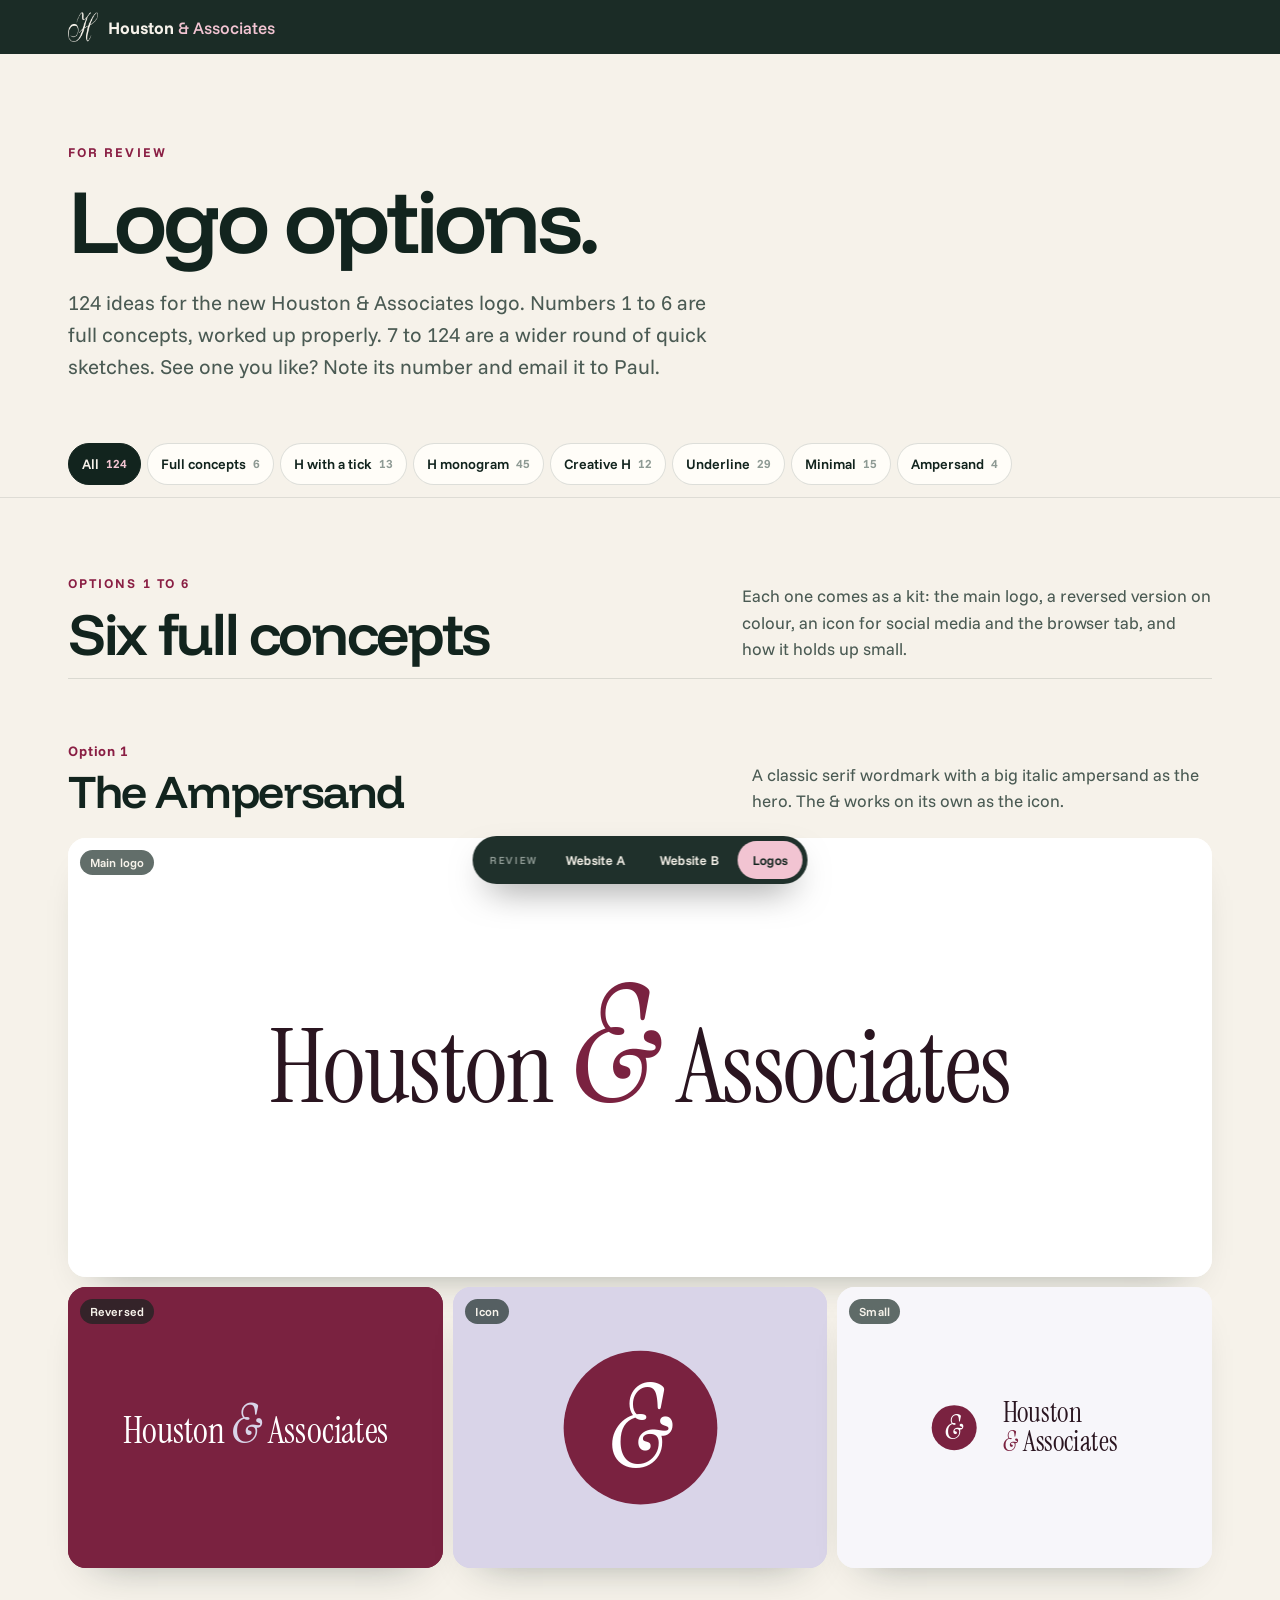
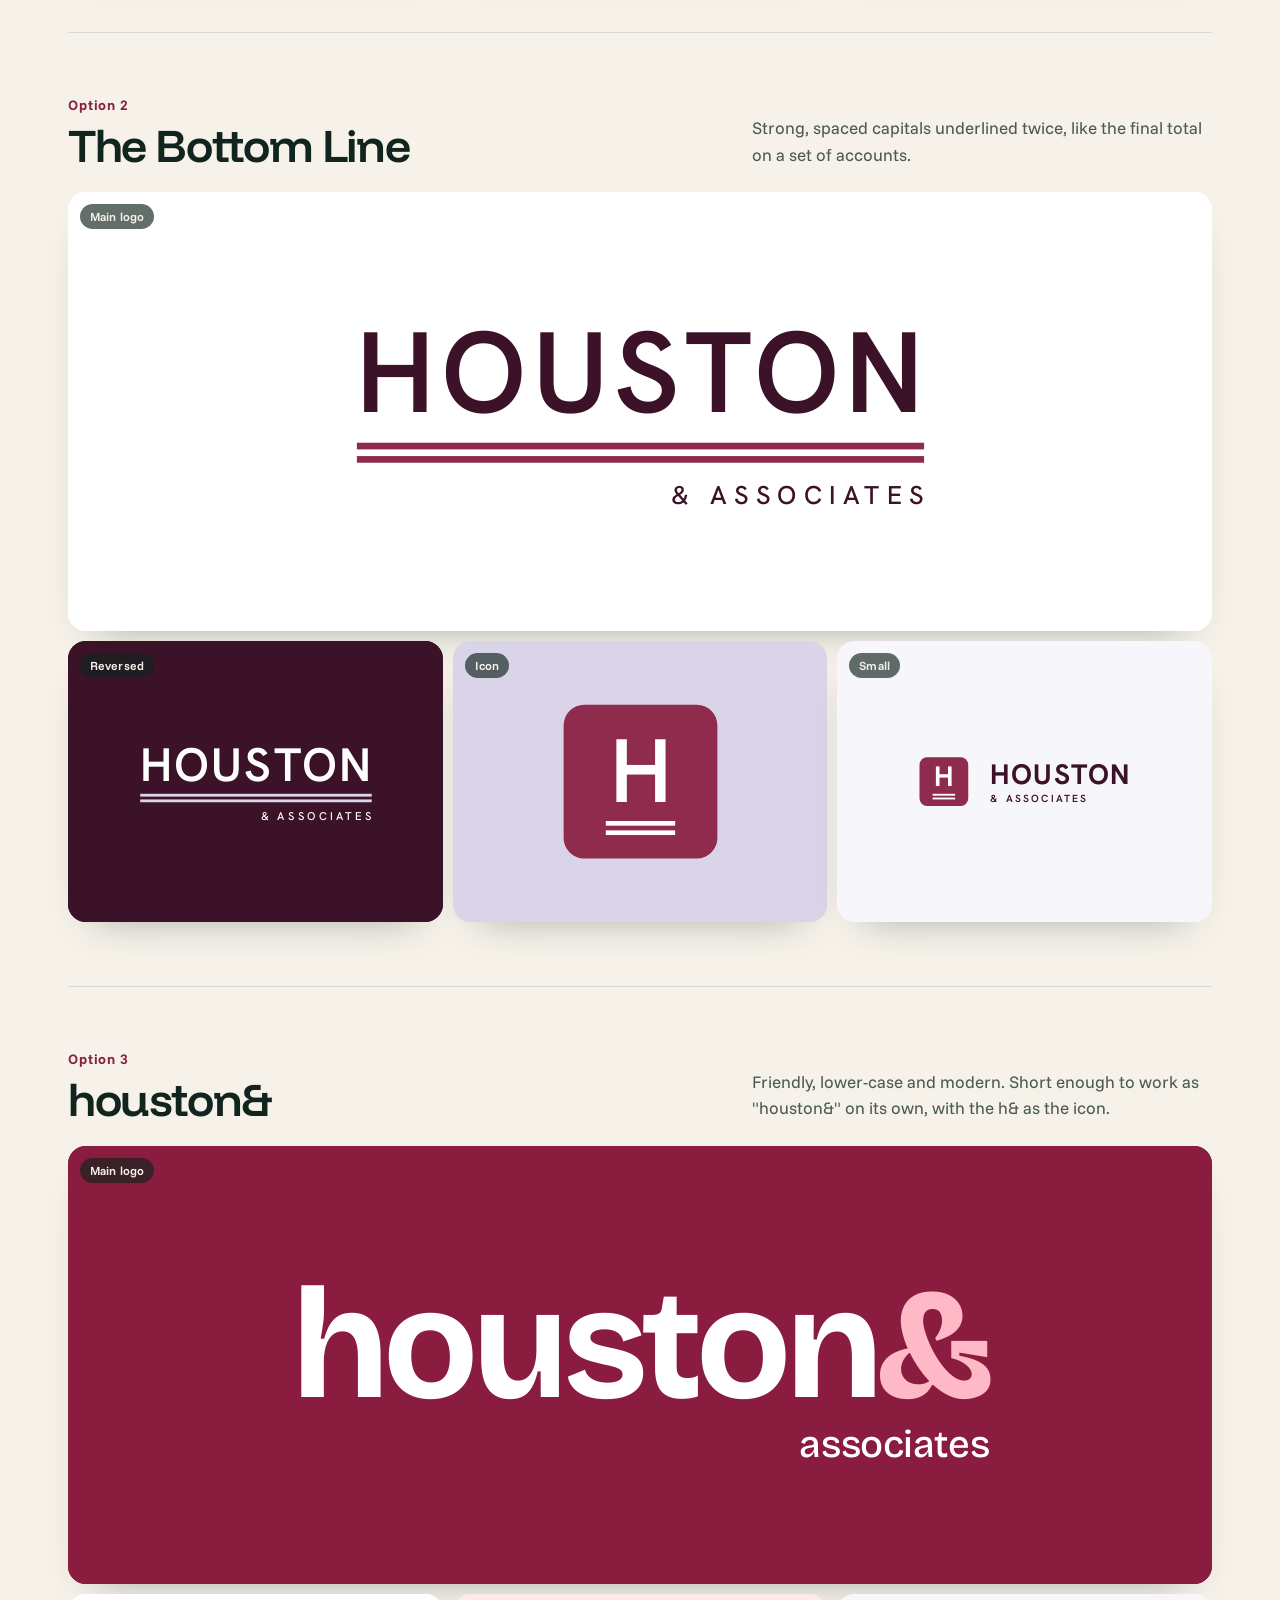
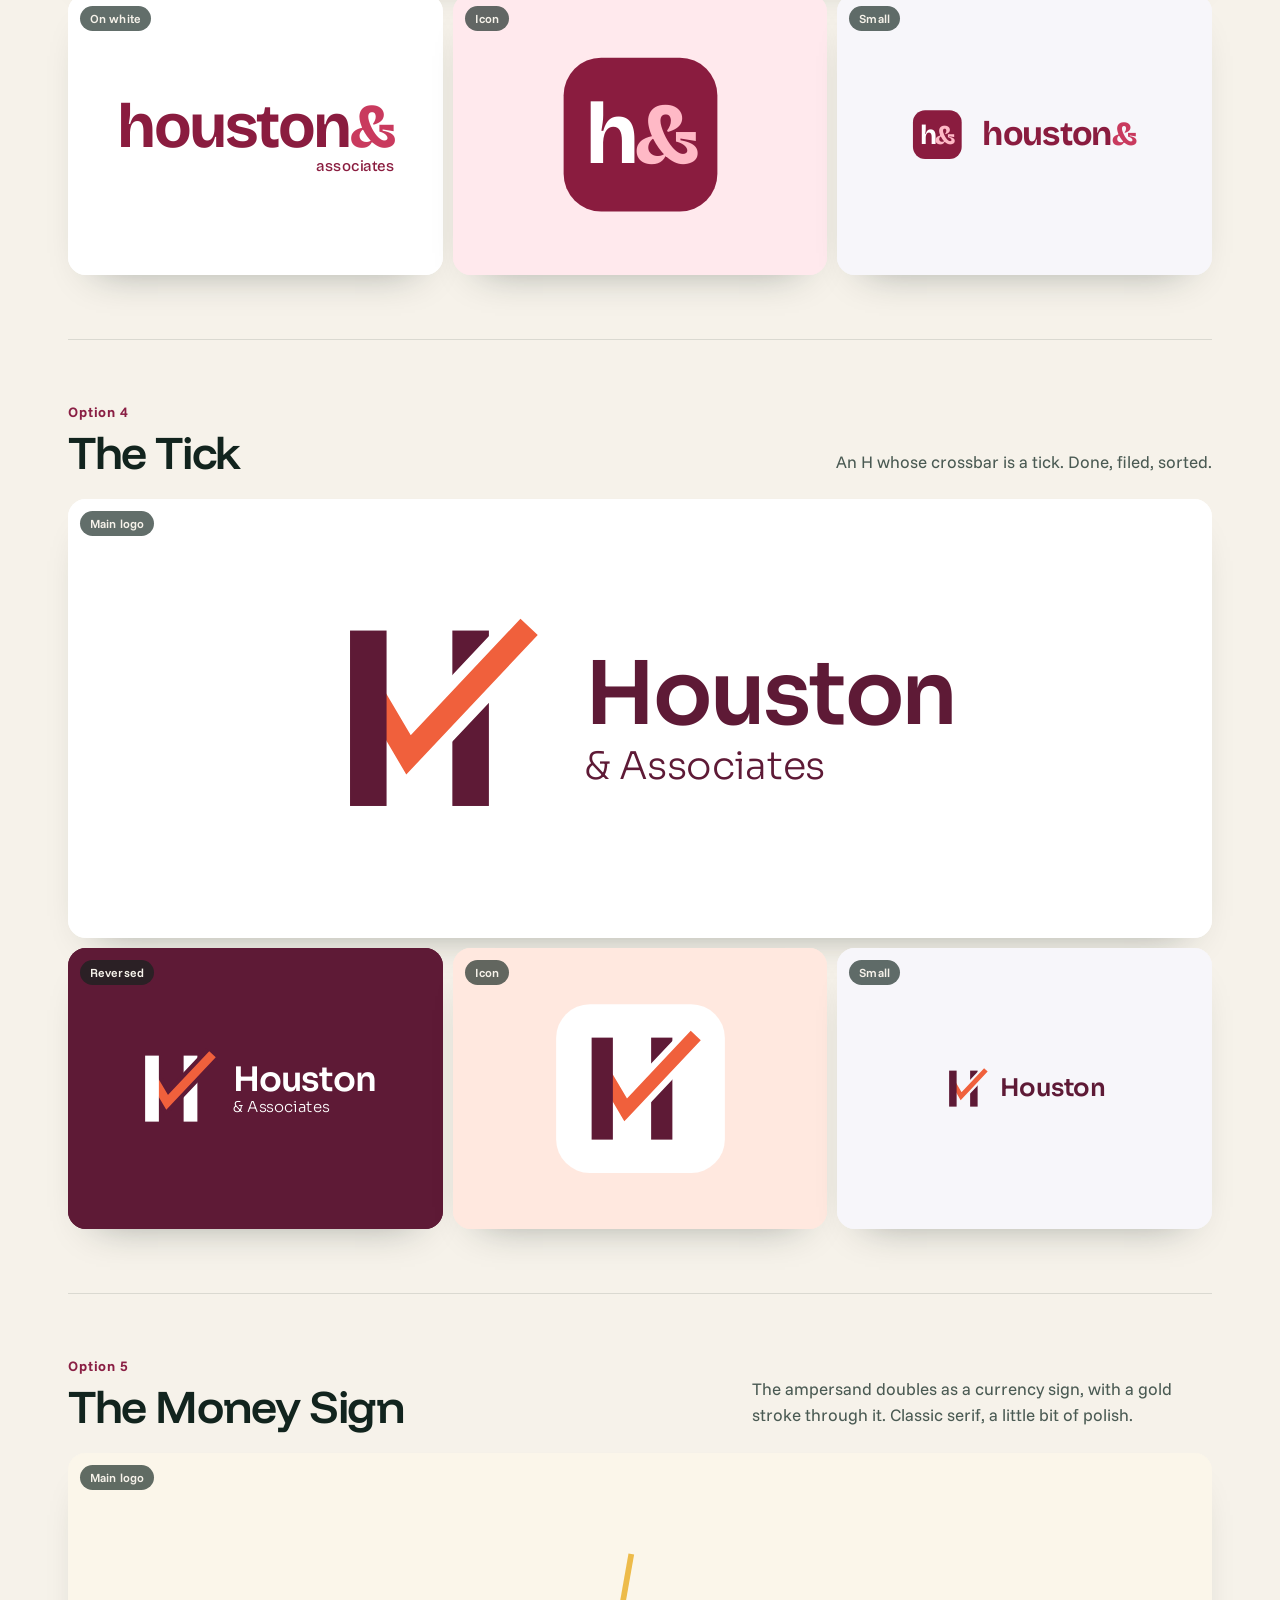
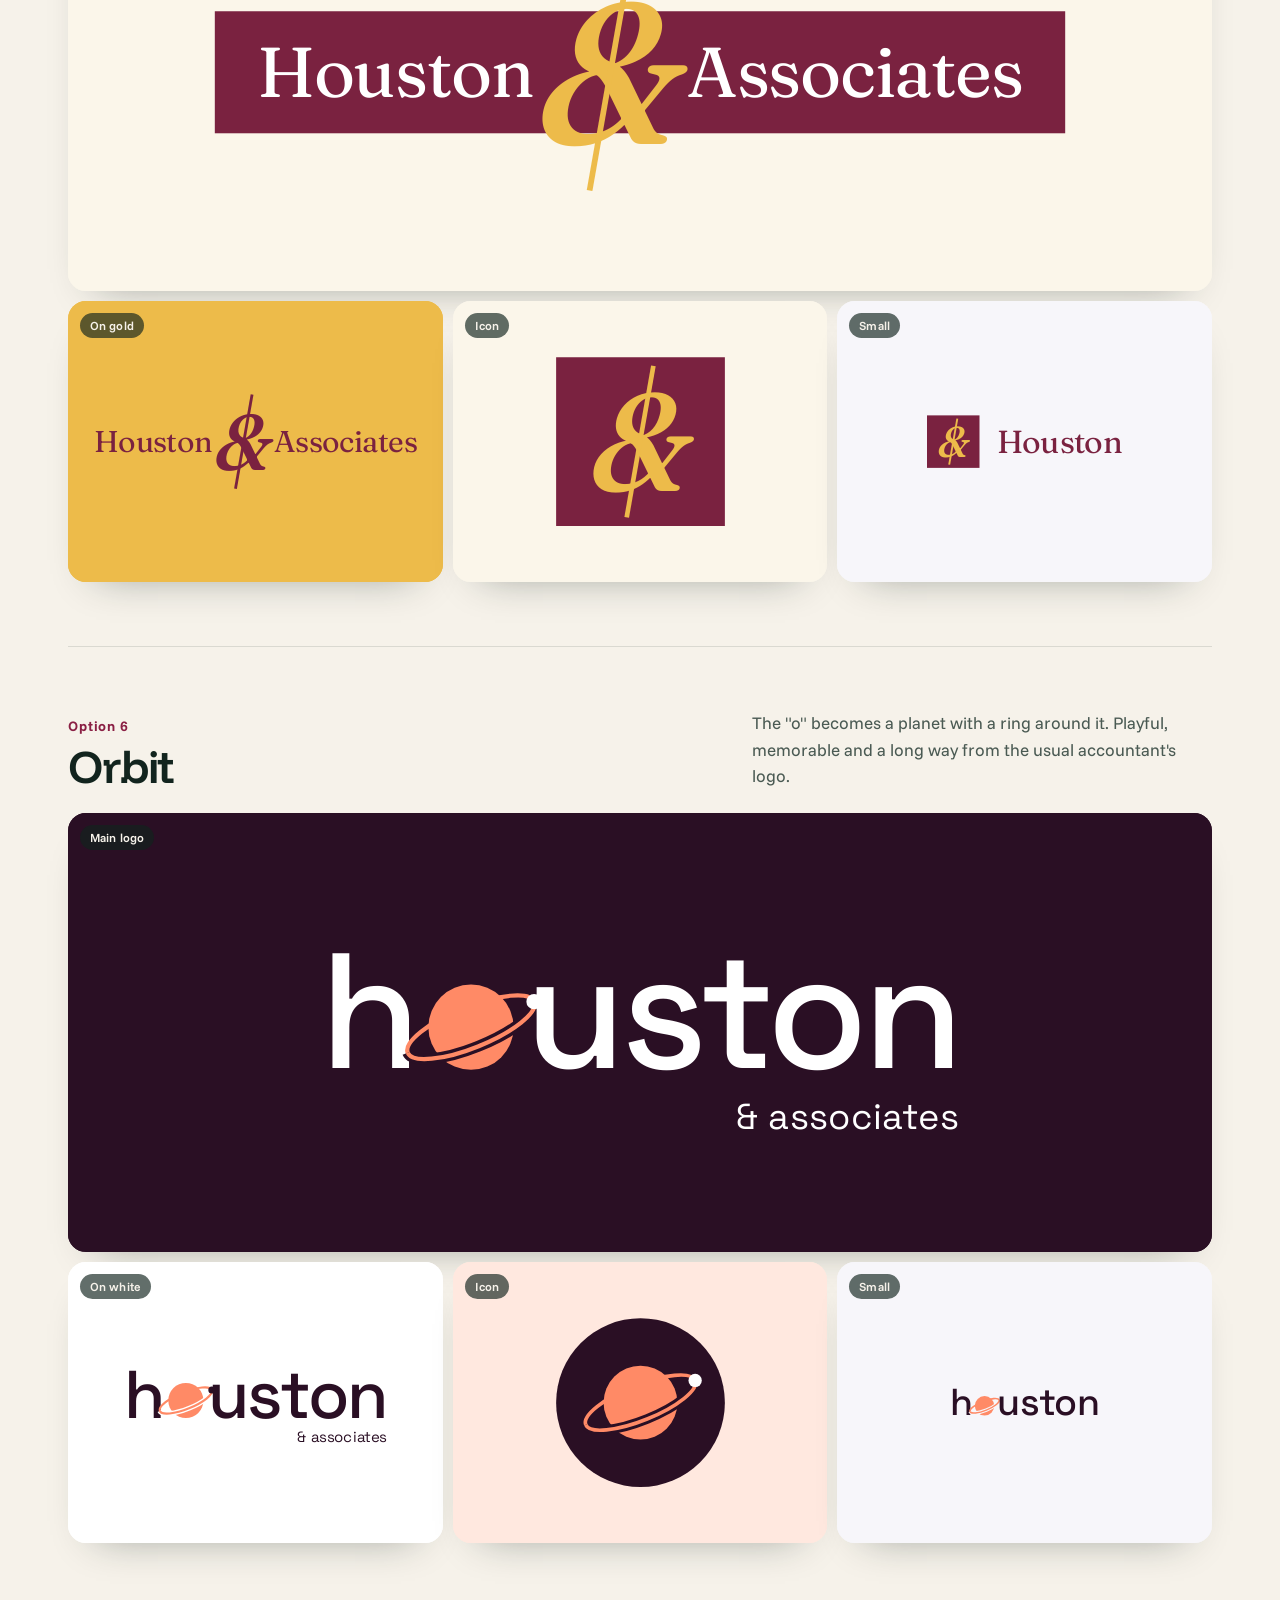
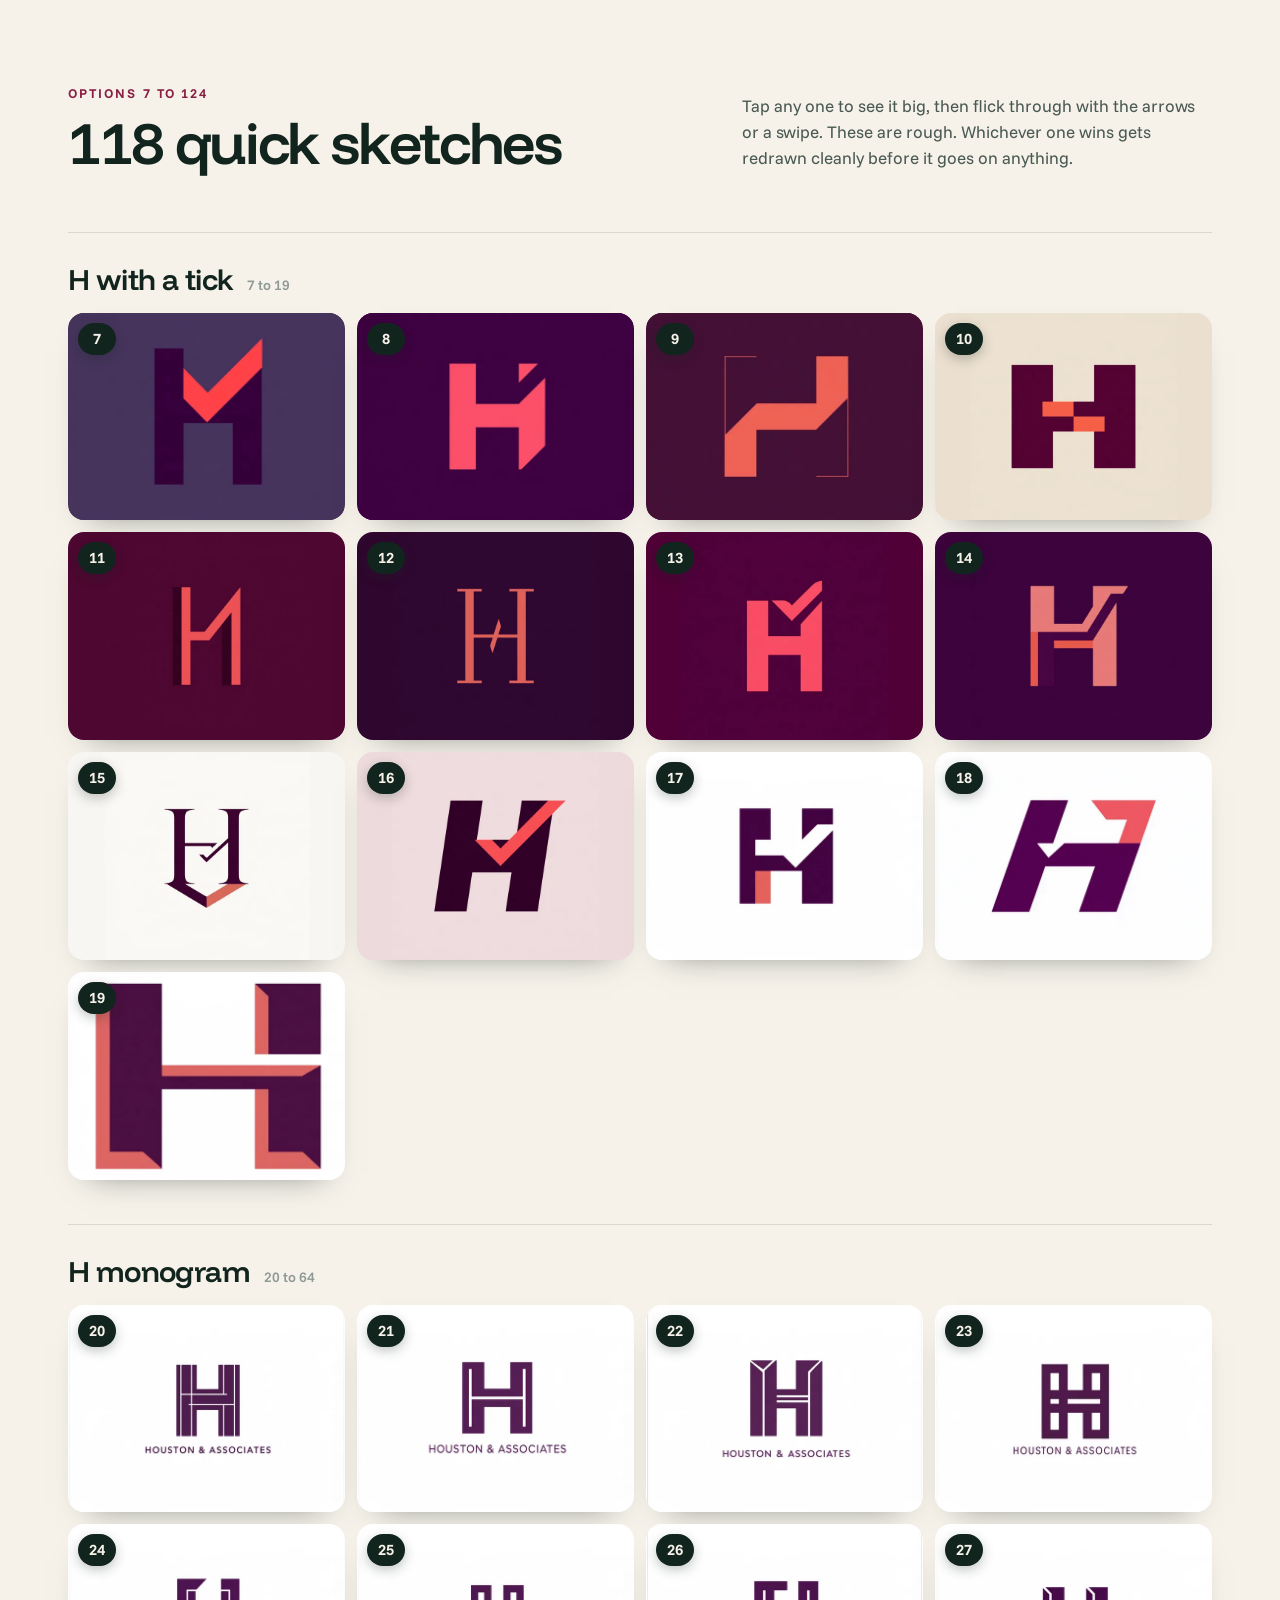
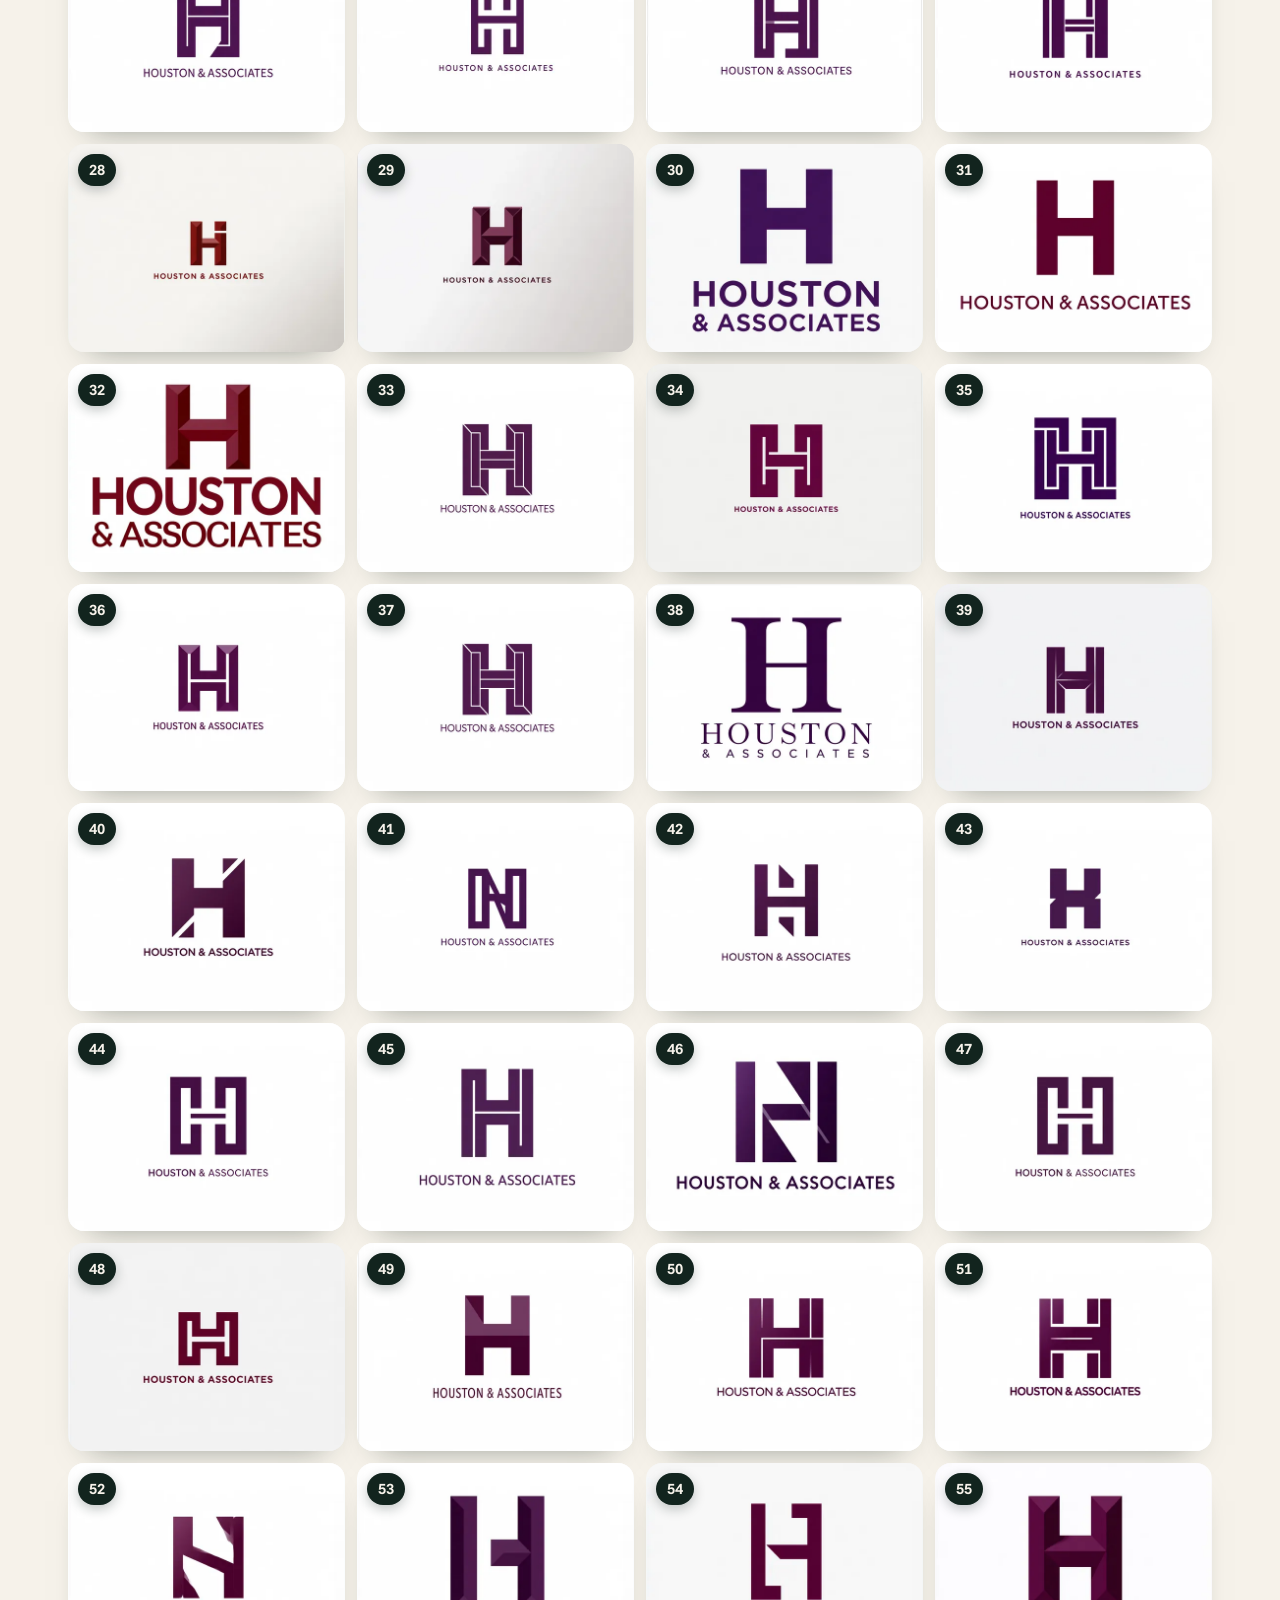
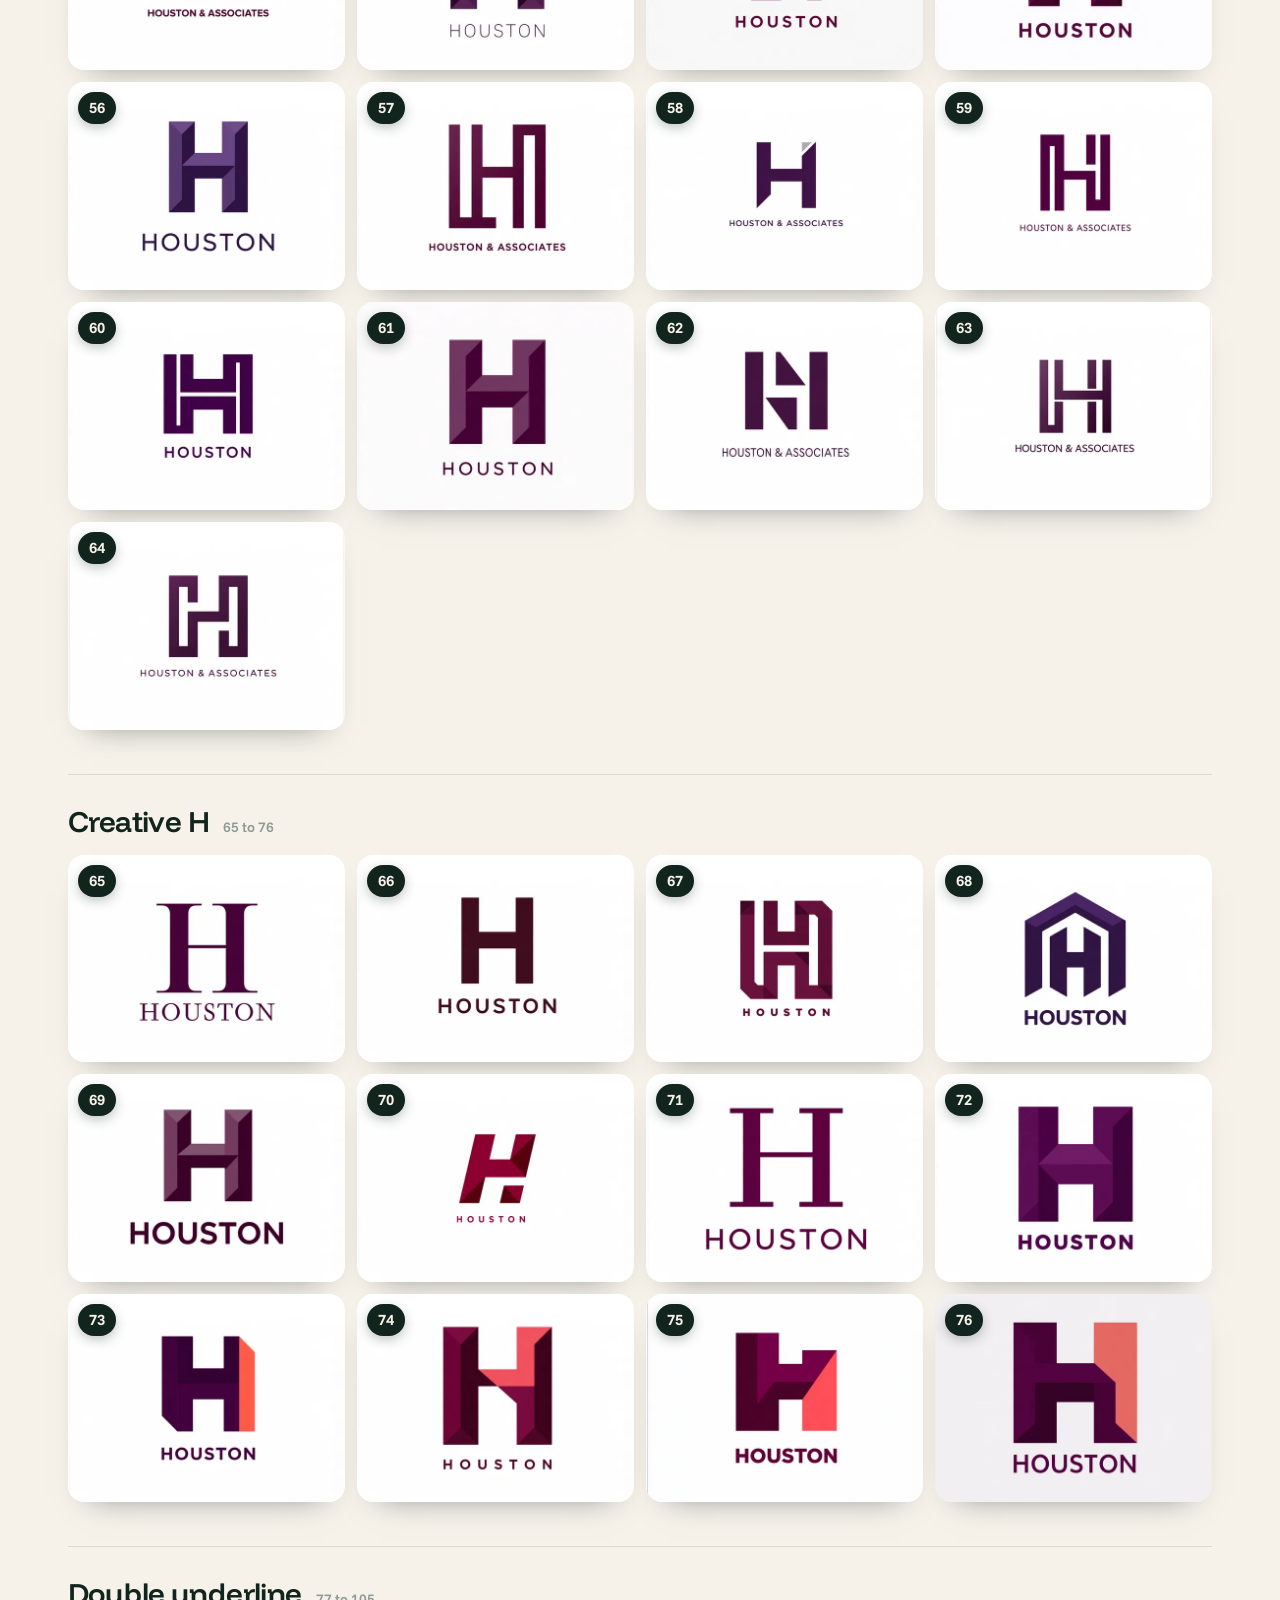
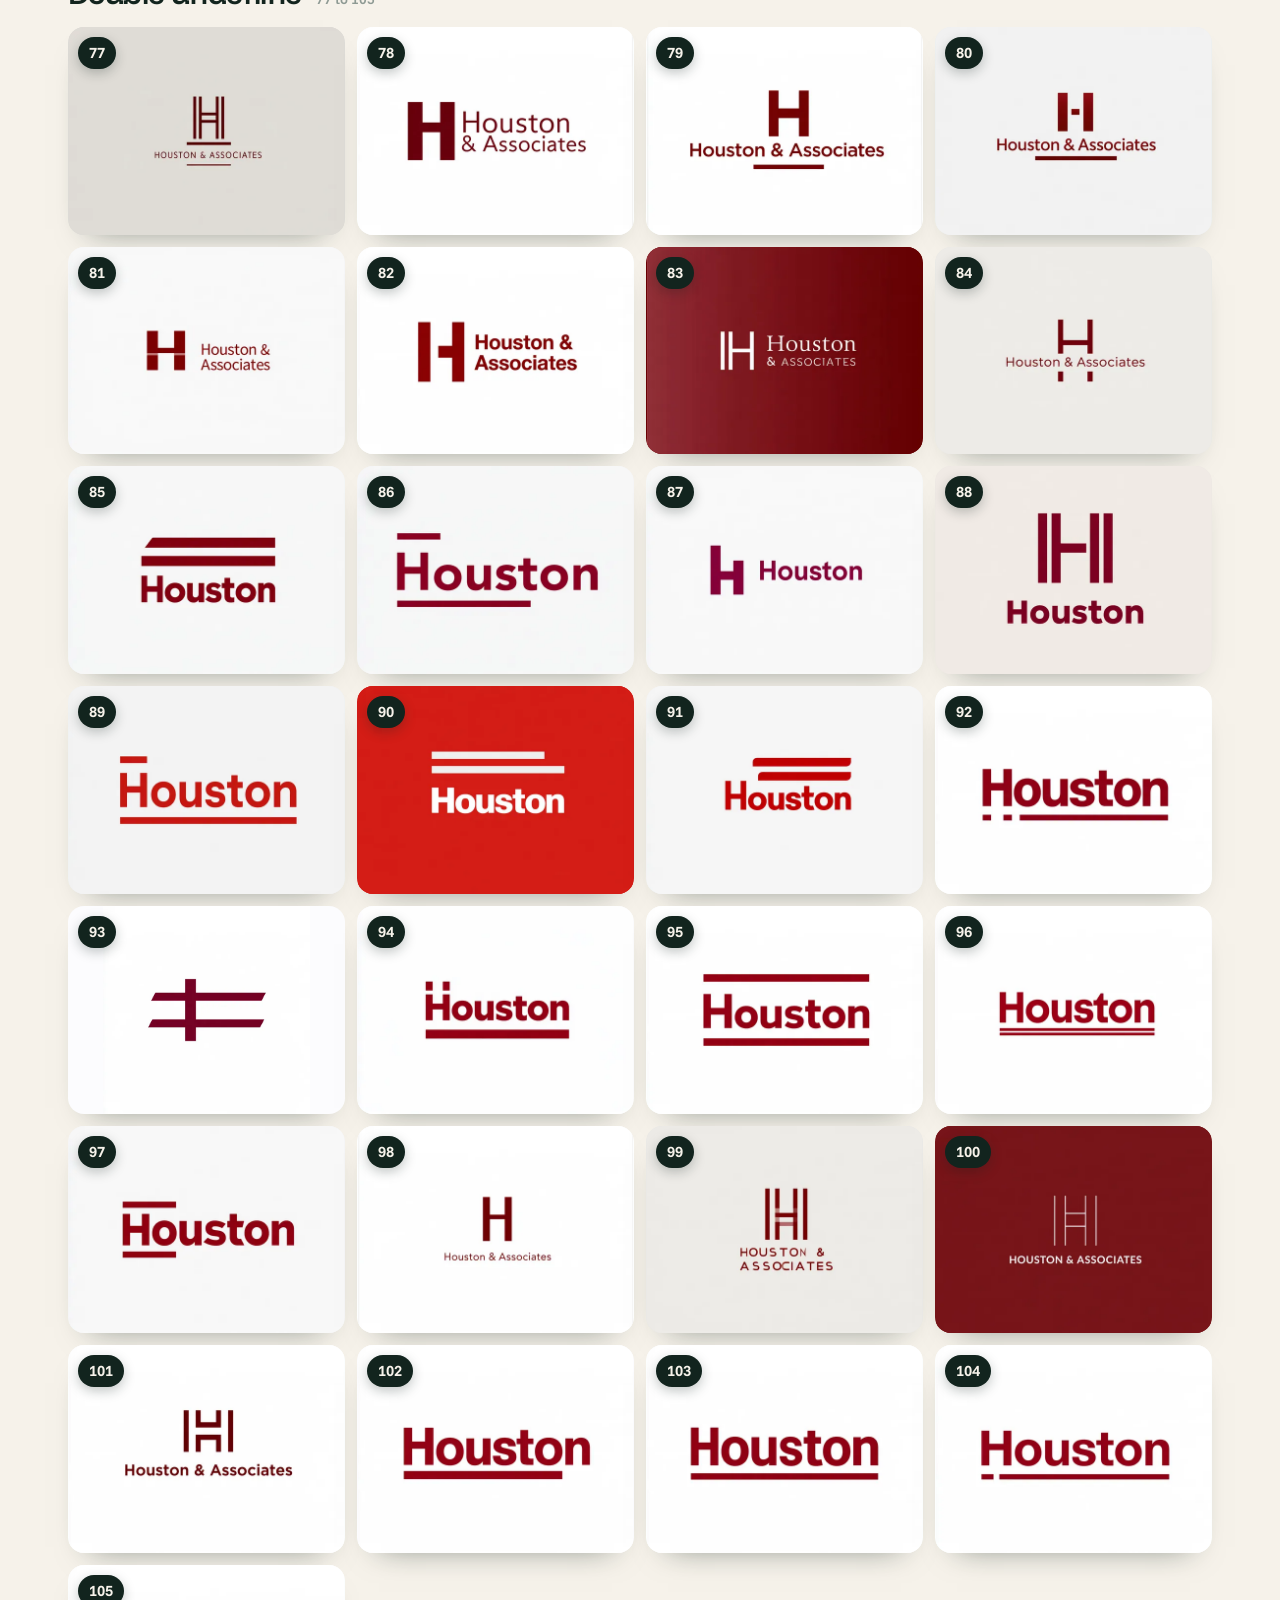
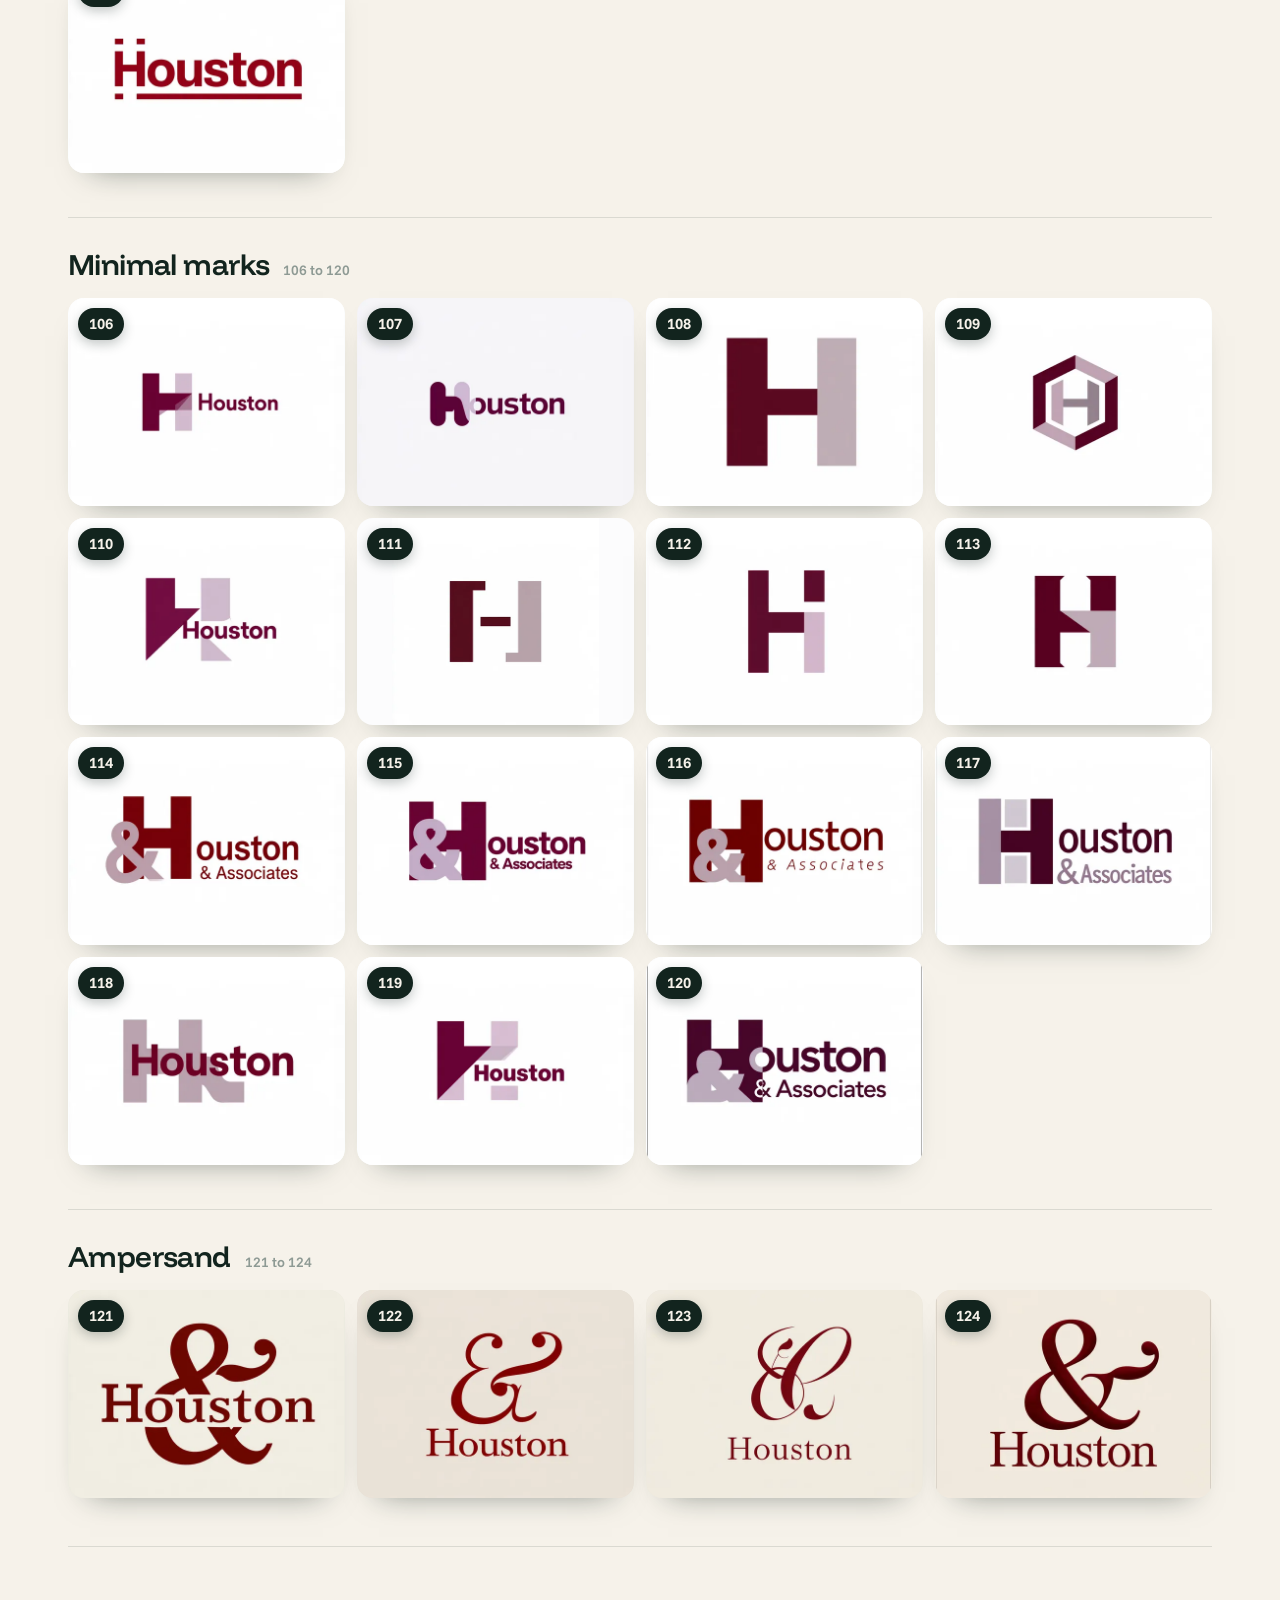
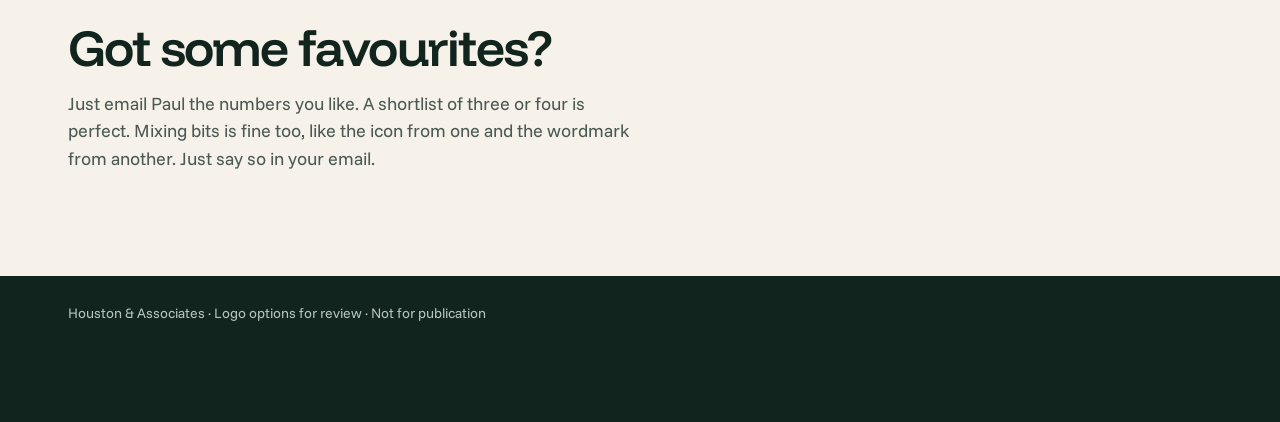
==== commit fa650602: "Trim logo options to 124, drop favourites, add review switcher Remove 27 sketches and renumber the r" ====
--- a/logos/index.html
+++ b/logos/index.html
@@ -6,9 +6,10 @@
 <title>Houston &amp; Associates | Logo options</title>
 <meta name="robots" content="noindex, nofollow">
 <meta name="theme-color" content="#12241E">
-<meta name="description" content="Logo options for Houston &amp; Associates. Pick your favourites and send them through.">
+<meta name="description" content="Logo options for Houston &amp; Associates. Have a look and send through the numbers you like.">
 <link rel="icon" href="../favicon.ico" sizes="any">
 <link rel="icon" type="image/png" sizes="32x32" href="../favicon-32.png">
+<script src="../assets/review-bar.js" defer></script>
 <style>
 /* Page fonts (shared with the website) */
 @font-face{font-family:'Funnel Display';font-style:normal;font-display:swap;font-weight:300 800;src:url(../assets/fonts/funnel-display-latin-wght-normal.woff2) format('woff2')}
@@ -86,14 +87,6 @@
 .chip[aria-pressed="true"]{background:#12241E;border-color:#12241E;color:#F6F2EA}
 .chip[aria-pressed="true"] small{color:#F2C4D2}
 .chip svg{width:15px;height:15px;fill:none;stroke:currentColor;stroke-width:2.2}
-.chip-fav{color:#8A1F44;border-color:rgba(138,31,68,.3)}
-.chip-fav.has svg{fill:currentColor}
-.chip-fav[aria-pressed="true"]{background:#8A1F44;border-color:#8A1F44;color:#fff}
-.chip-fav[aria-pressed="true"] small{color:#F2C4D2}
-.shared{display:none;align-items:center;justify-content:space-between;gap:8px 16px;flex-wrap:wrap;padding:12px 0;font-size:15px;font-weight:600}
-.shared button{min-height:40px;padding:0 16px;border-radius:999px;border:0;background:#12241E;color:#F6F2EA;font:600 14px 'Funnel Sans',sans-serif;cursor:pointer}
-.is-shared .shared{display:flex}
-.is-shared .chips{display:none}
 
 /* ---------- parts ---------- */
 .part-head{display:flex;flex-wrap:wrap;align-items:flex-end;justify-content:space-between;gap:12px 48px;padding-top:clamp(48px,6vw,80px);padding-bottom:clamp(8px,1.5vw,16px)}
@@ -105,16 +98,6 @@
 .c-side{display:flex;flex-direction:column;align-items:flex-start;gap:14px;max-width:460px}
 .c-side p{margin:0;font-size:17px;line-height:1.55;color:#4A5A53}
 
-/* ---------- hearts ---------- */
-.fav{cursor:pointer;-webkit-tap-highlight-color:transparent}
-.fav svg{width:20px;height:20px;fill:none;stroke:#8A1F44;stroke-width:2;transition:fill .2s,stroke .2s}
-.fav[aria-pressed="true"] svg{fill:#8A1F44}
-.fav.pop svg{animation:pop .4s cubic-bezier(.3,1.6,.5,1)}
-@keyframes pop{0%{transform:scale(1)}35%{transform:scale(1.35)}100%{transform:scale(1)}}
-.fav-lg{display:inline-flex;align-items:center;gap:9px;min-height:46px;padding:0 20px 0 16px;border-radius:999px;border:1.5px solid rgba(138,31,68,.35);background:#FFFDF8;color:#8A1F44;font:600 15px/1 'Funnel Sans',ui-sans-serif,system-ui,sans-serif;transition:background-color .2s,color .2s,border-color .2s}
-.fav-lg:hover{border-color:#8A1F44}
-.fav-lg[aria-pressed="true"]{background:#8A1F44;border-color:#8A1F44;color:#fff}
-.fav-lg[aria-pressed="true"] svg{fill:#fff;stroke:#fff}
 
 /* ---------- gallery ---------- */
 .gallery{padding-bottom:clamp(24px,4vw,48px)}
@@ -125,40 +108,17 @@
 .grid{display:grid;grid-template-columns:repeat(auto-fill,minmax(220px,1fr));gap:12px}
 .card{position:relative;margin:0;aspect-ratio:4/3;border-radius:16px;overflow:hidden;box-shadow:0 16px 30px -22px rgba(18,36,30,.55);transition:transform .3s cubic-bezier(.2,.8,.2,1),box-shadow .3s}
 .card:hover{transform:translateY(-3px);box-shadow:0 22px 36px -22px rgba(18,36,30,.6)}
-.card.is-fav{outline:3px solid #8A1F44;outline-offset:2px}
 .open{display:block;width:100%;height:100%;padding:0;border:0;background:none;cursor:zoom-in}
 .open img{display:block;width:100%;height:100%;object-fit:contain}
-.num{position:absolute;left:10px;top:10px;min-width:32px;height:26px;padding:0 9px;border-radius:999px;background:rgba(18,36,30,.74);color:#F6F2EA;font:700 12px/26px 'Funnel Sans',sans-serif;text-align:center;pointer-events:none}
-.card .fav{position:absolute;right:8px;top:8px;width:42px;height:42px;padding:0;border:0;border-radius:50%;background:rgba(255,253,248,.94);display:grid;place-items:center;box-shadow:0 4px 14px rgba(18,36,30,.2)}
-.empty{display:none;padding:clamp(48px,7vw,96px) 0;text-align:center}
-.empty h3{margin:0;font-size:clamp(26px,3vw,38px);font-weight:600;letter-spacing:-.025em}
-.empty p{margin:12px auto 0;max-width:420px;font-size:17px;line-height:1.55;color:#4A5A53}
+.num{position:absolute;left:10px;top:10px;min-width:38px;height:32px;padding:0 11px;border-radius:999px;background:#12241E;color:#F6F2EA;font:700 15px/32px 'Funnel Sans',sans-serif;text-align:center;pointer-events:none;box-shadow:0 4px 12px rgba(18,36,30,.25)}
 [hidden]{display:none!important}
 
 /* ---------- outro + footer ---------- */
 .outro{padding-top:clamp(48px,6vw,80px);padding-bottom:clamp(64px,8vw,104px)}
 .outro h2{margin:0;font-size:clamp(34px,4vw,56px);font-weight:600;letter-spacing:-.035em;line-height:1}
 .outro p{margin:16px 0 0;max-width:580px;font-size:18px;line-height:1.55;color:#4A5A53}
-.foot{padding:28px 0 120px;background:#12241E;color:#B7C3BC;font-size:14px}
-
-/* ---------- picks bar ---------- */
-.picks{position:fixed;left:50%;bottom:16px;z-index:30;width:min(calc(100% - 24px),780px);display:flex;align-items:center;gap:10px 14px;padding:10px 10px 10px 22px;border-radius:999px;background:#12241E;color:#F6F2EA;box-shadow:0 26px 50px -18px rgba(10,20,16,.6);transform:translate(-50%,calc(100% + 32px));visibility:hidden;transition:transform .45s cubic-bezier(.2,.9,.25,1),visibility 0s .45s}
-.picks.show{transform:translate(-50%,0);visibility:visible;transition:transform .45s cubic-bezier(.2,.9,.25,1),visibility 0s}
-.picks-info{flex:1;min-width:0;line-height:1.25}
-.picks-count{font-size:15px;font-weight:700}
-.picks-count button{margin-left:6px;padding:0;border:0;background:none;color:#B7C3BC;font:600 13px 'Funnel Sans',sans-serif;text-decoration:underline;text-underline-offset:3px;cursor:pointer}
-.picks-list{font-size:13px;color:#B7C3BC;white-space:nowrap;overflow:hidden;text-overflow:ellipsis}
-.picks-act{display:flex;gap:6px;flex:none}
-.pbtn{display:inline-flex;align-items:center;justify-content:center;gap:8px;min-height:46px;padding:0 18px;border-radius:999px;border:0;font:600 14px/1 'Funnel Sans',ui-sans-serif,system-ui,sans-serif;cursor:pointer;transition:background-color .2s}
-.pbtn svg{width:18px;height:18px;flex:none}
-.pbtn-main{background:#F2C4D2;color:#12241E}
-.pbtn-main:hover{background:#F8D9E3}
-.pbtn-ghost{background:rgba(246,242,234,.1);color:#F6F2EA}
-.pbtn-ghost:hover{background:rgba(246,242,234,.18)}
-.toast{position:fixed;left:50%;bottom:96px;z-index:40;display:flex;align-items:center;gap:14px;padding:12px 14px 12px 20px;border-radius:14px;background:#FFFDF8;color:#12241E;font-size:15px;font-weight:600;box-shadow:0 18px 40px -14px rgba(10,20,16,.45);transform:translate(-50%,16px);opacity:0;pointer-events:none;transition:opacity .25s,transform .25s}
-.toast.show{opacity:1;transform:translate(-50%,0);pointer-events:auto}
-.toast button{min-height:34px;padding:0 12px;border-radius:999px;border:0;background:#12241E;color:#F6F2EA;font:600 13px 'Funnel Sans',sans-serif;cursor:pointer}
-.toast button[hidden]{display:none}
+.foot{padding:28px 0;background:#12241E;color:#B7C3BC;font-size:14px}
+
 
 /* ---------- lightbox ---------- */
 .lb{width:100%;height:100%;max-width:none;max-height:none;margin:0;padding:0;border:0;background:transparent;color:#F6F2EA;overflow:hidden}
@@ -181,14 +141,9 @@
 .lb-nav:hover{background:rgba(246,242,234,.22)}
 .lb-nav svg{width:22px;height:22px}
 .lb-pos{min-width:64px;text-align:center;font-size:14px;color:#B7C3BC}
-.lb .fav-lg{background:transparent;border-color:rgba(242,196,210,.45);color:#F2C4D2}
-.lb .fav-lg svg{stroke:#F2C4D2}
-.lb .fav-lg[aria-pressed="true"]{background:#F2C4D2;border-color:#F2C4D2;color:#12241E}
-.lb .fav-lg[aria-pressed="true"] svg{fill:#8A1F44;stroke:#8A1F44}
 html.lb-lock{overflow:hidden}
 
 :focus-visible{outline:3px solid #8A1F44;outline-offset:3px}
-.picks :focus-visible,.lb :focus-visible{outline-color:#F2C4D2}
 
 @media (min-width: 761px){
 .chips{flex-wrap:wrap;gap:6px}
@@ -197,23 +152,11 @@
 @media (max-width: 760px){
 .top{position:relative}
 .row{grid-template-columns:1fr}
-.review{width:100%;justify-content:space-between}
-.review a{padding:9px 12px;font-size:13px}
 }
 @media (max-width: 600px){
 .grid{grid-template-columns:repeat(2,minmax(0,1fr));gap:10px}
 .card{border-radius:14px}
-.card .fav{width:38px;height:38px;right:6px;top:6px}
 .num{left:8px;top:8px}
-.picks{flex-wrap:wrap;border-radius:22px;padding:12px;bottom:10px;width:calc(100% - 20px)}
-.picks-info{flex-basis:100%;display:flex;align-items:baseline;gap:10px;padding:0 6px}
-.picks-count{flex:none}
-.picks-list{flex:1;min-width:0}
-.pbtn{min-height:44px}
-.picks-act{flex:1}
-.picks-act .pbtn{flex:1;padding:0 10px}
-.toast{bottom:150px}
-.lb-pos{display:none}
 }
 @media (prefers-reduced-motion: reduce){
 *,*::before,*::after{animation:none!important;transition:none!important}
@@ -222,15 +165,9 @@
 </style>
 </head>
 <body>
-
 <header class="top">
 <div class="wrap top-in">
 <a class="brand" href="../"><img src="../assets/img/monogram-cream.png" alt=""><span>Houston <span>&amp; Associates</span></span></a>
-<nav class="review" aria-label="Review pages">
-<a href="../">Website A</a>
-<a href="../version-b/">Website B</a>
-<a class="on" href="./" aria-current="page">Logo options</a>
-</nav>
 </div>
 </header>
 
@@ -238,23 +175,21 @@
 <section class="intro wrap">
 <p class="eyebrow">For review</p>
 <h1 class="disp">Logo options.</h1>
-<p class="lead">151 ideas for the new Houston &amp; Associates logo. Numbers 1 to 6 are full concepts, worked up properly. 7 to 151 are a wider round of quick sketches. Tap the heart on anything you like, then send us your picks from the bar at the bottom.</p>
+<p class="lead">124 ideas for the new Houston &amp; Associates logo. Numbers 1 to 6 are full concepts, worked up properly. 7 to 124 are a wider round of quick sketches. See one you like? Note its number and email it to Paul.</p>
 </section>
 
 <div class="filters" id="filters">
 <div class="wrap">
 <div class="chips" role="group" aria-label="Show">
-<button class="chip" type="button" data-f="all" aria-pressed="true">All <small>151</small></button>
-<button class="chip chip-fav" type="button" data-f="fav" aria-pressed="false"><svg viewBox="0 0 24 24" aria-hidden="true"><path d="M12 20.5s-7.5-4.6-9.3-9.2C1.4 8 3.4 4.5 7 4.5c2.1 0 3.6 1.2 5 3 1.4-1.8 2.9-3 5-3 3.6 0 5.6 3.5 4.3 6.8-1.8 4.6-9.3 9.2-9.3 9.2z"/></svg>Favourites <small class="fav-count">0</small></button>
+<button class="chip" type="button" data-f="all" aria-pressed="true">All <small>124</small></button>
 <button class="chip" type="button" data-f="concept" aria-pressed="false">Full concepts <small>6</small></button>
-<button class="chip" type="button" data-f="tick" aria-pressed="false">H with a tick <small>16</small></button>
-<button class="chip" type="button" data-f="monogram" aria-pressed="false">H monogram <small>52</small></button>
+<button class="chip" type="button" data-f="tick" aria-pressed="false">H with a tick <small>13</small></button>
+<button class="chip" type="button" data-f="monogram" aria-pressed="false">H monogram <small>45</small></button>
 <button class="chip" type="button" data-f="creative" aria-pressed="false">Creative H <small>12</small></button>
 <button class="chip" type="button" data-f="underline" aria-pressed="false">Underline <small>29</small></button>
-<button class="chip" type="button" data-f="minimal" aria-pressed="false">Minimal <small>28</small></button>
-<button class="chip" type="button" data-f="ampersand" aria-pressed="false">Ampersand <small>8</small></button>
-</div>
-<div class="shared"><span class="shared-msg">Showing the picks that were sent to you.</span><button type="button" class="shared-all">Show all 151</button></div>
+<button class="chip" type="button" data-f="minimal" aria-pressed="false">Minimal <small>15</small></button>
+<button class="chip" type="button" data-f="ampersand" aria-pressed="false">Ampersand <small>4</small></button>
+</div>
 </div>
 </div>
 
@@ -267,7 +202,7 @@
 <section class="concept wrap" id="concept-1" data-n="1" data-g="concept">
 <div class="c-head">
 <div><span class="c-num">Option 1</span><h2 class="disp">The Ampersand</h2></div>
-<div class="c-side"><p>A classic serif wordmark with a big italic ampersand as the hero. The &amp; works on its own as the icon.</p><button class="fav fav-lg" type="button" data-n="1" aria-pressed="false"><svg viewBox="0 0 24 24" aria-hidden="true"><path d="M12 20.5s-7.5-4.6-9.3-9.2C1.4 8 3.4 4.5 7 4.5c2.1 0 3.6 1.2 5 3 1.4-1.8 2.9-3 5-3 3.6 0 5.6 3.5 4.3 6.8-1.8 4.6-9.3 9.2-9.3 9.2z"/></svg><span>Add to favourites</span></button></div>
+<div class="c-side"><p>A classic serif wordmark with a big italic ampersand as the hero. The &amp; works on its own as the icon.</p></div>
 </div>
 <div class="kit c1">
 <div class="tile" style="aspect-ratio: 1200 / 460; background: #FFFFFF"><span class="tag">Main logo</span>
@@ -315,7 +250,7 @@
 <section class="concept wrap" id="concept-2" data-n="2" data-g="concept">
 <div class="c-head">
 <div><span class="c-num">Option 2</span><h2 class="disp">The Bottom Line</h2></div>
-<div class="c-side"><p>Strong, spaced capitals underlined twice, like the final total on a set of accounts.</p><button class="fav fav-lg" type="button" data-n="2" aria-pressed="false"><svg viewBox="0 0 24 24" aria-hidden="true"><path d="M12 20.5s-7.5-4.6-9.3-9.2C1.4 8 3.4 4.5 7 4.5c2.1 0 3.6 1.2 5 3 1.4-1.8 2.9-3 5-3 3.6 0 5.6 3.5 4.3 6.8-1.8 4.6-9.3 9.2-9.3 9.2z"/></svg><span>Add to favourites</span></button></div>
+<div class="c-side"><p>Strong, spaced capitals underlined twice, like the final total on a set of accounts.</p></div>
 </div>
 <div class="kit c2">
 <div class="tile" style="aspect-ratio: 1200 / 460; background: #FFFFFF"><span class="tag">Main logo</span>
@@ -377,7 +312,7 @@
 <section class="concept wrap" id="concept-3" data-n="3" data-g="concept">
 <div class="c-head">
 <div><span class="c-num">Option 3</span><h2 class="disp">houston&amp;</h2></div>
-<div class="c-side"><p>Friendly, lower-case and modern. Short enough to work as "houston&amp;" on its own, with the h&amp; as the icon.</p><button class="fav fav-lg" type="button" data-n="3" aria-pressed="false"><svg viewBox="0 0 24 24" aria-hidden="true"><path d="M12 20.5s-7.5-4.6-9.3-9.2C1.4 8 3.4 4.5 7 4.5c2.1 0 3.6 1.2 5 3 1.4-1.8 2.9-3 5-3 3.6 0 5.6 3.5 4.3 6.8-1.8 4.6-9.3 9.2-9.3 9.2z"/></svg><span>Add to favourites</span></button></div>
+<div class="c-side"><p>Friendly, lower-case and modern. Short enough to work as "houston&amp;" on its own, with the h&amp; as the icon.</p></div>
 </div>
 <div class="kit c3">
 <div class="tile" style="aspect-ratio: 1200 / 460; background: #8A1C3F"><span class="tag">Main logo</span>
@@ -420,7 +355,7 @@
 <section class="concept wrap" id="concept-4" data-n="4" data-g="concept">
 <div class="c-head">
 <div><span class="c-num">Option 4</span><h2 class="disp">The Tick</h2></div>
-<div class="c-side"><p>An H whose crossbar is a tick. Done, filed, sorted.</p><button class="fav fav-lg" type="button" data-n="4" aria-pressed="false"><svg viewBox="0 0 24 24" aria-hidden="true"><path d="M12 20.5s-7.5-4.6-9.3-9.2C1.4 8 3.4 4.5 7 4.5c2.1 0 3.6 1.2 5 3 1.4-1.8 2.9-3 5-3 3.6 0 5.6 3.5 4.3 6.8-1.8 4.6-9.3 9.2-9.3 9.2z"/></svg><span>Add to favourites</span></button></div>
+<div class="c-side"><p>An H whose crossbar is a tick. Done, filed, sorted.</p></div>
 </div>
 <div class="kit c4">
 <div class="tile" style="aspect-ratio: 1200 / 460; background: #FFFFFF"><span class="tag">Main logo</span>
@@ -483,7 +418,7 @@
 <section class="concept wrap" id="concept-5" data-n="5" data-g="concept">
 <div class="c-head">
 <div><span class="c-num">Option 5</span><h2 class="disp">The Money Sign</h2></div>
-<div class="c-side"><p>The ampersand doubles as a currency sign, with a gold stroke through it. Classic serif, a little bit of polish.</p><button class="fav fav-lg" type="button" data-n="5" aria-pressed="false"><svg viewBox="0 0 24 24" aria-hidden="true"><path d="M12 20.5s-7.5-4.6-9.3-9.2C1.4 8 3.4 4.5 7 4.5c2.1 0 3.6 1.2 5 3 1.4-1.8 2.9-3 5-3 3.6 0 5.6 3.5 4.3 6.8-1.8 4.6-9.3 9.2-9.3 9.2z"/></svg><span>Add to favourites</span></button></div>
+<div class="c-side"><p>The ampersand doubles as a currency sign, with a gold stroke through it. Classic serif, a little bit of polish.</p></div>
 </div>
 <div class="kit c5">
 <div class="tile" style="aspect-ratio: 1200 / 460; background: #FBF6EA"><span class="tag">Main logo</span>
@@ -536,7 +471,7 @@
 <section class="concept wrap" id="concept-6" data-n="6" data-g="concept">
 <div class="c-head">
 <div><span class="c-num">Option 6</span><h2 class="disp">Orbit</h2></div>
-<div class="c-side"><p>The "o" becomes a planet with a ring around it. Playful, memorable and a long way from the usual accountant's logo.</p><button class="fav fav-lg" type="button" data-n="6" aria-pressed="false"><svg viewBox="0 0 24 24" aria-hidden="true"><path d="M12 20.5s-7.5-4.6-9.3-9.2C1.4 8 3.4 4.5 7 4.5c2.1 0 3.6 1.2 5 3 1.4-1.8 2.9-3 5-3 3.6 0 5.6 3.5 4.3 6.8-1.8 4.6-9.3 9.2-9.3 9.2z"/></svg><span>Add to favourites</span></button></div>
+<div class="c-side"><p>The "o" becomes a planet with a ring around it. Playful, memorable and a long way from the usual accountant's logo.</p></div>
 </div>
 <div class="kit c6">
 <div class="tile" style="aspect-ratio: 1200 / 460; background: #2A0F24"><span class="tag">Main logo</span>
@@ -580,216 +515,170 @@
 
 <div id="part-2">
 <div class="wrap part-head">
-<div><p class="eyebrow">Options 7 to 151</p><h2 class="disp">145 quick sketches</h2></div>
+<div><p class="eyebrow">Options 7 to 124</p><h2 class="disp">118 quick sketches</h2></div>
 <p>Tap any one to see it big, then flick through with the arrows or a swipe. These are rough. Whichever one wins gets redrawn cleanly before it goes on anything.</p>
 </div>
 <div class="wrap gallery">
 <div class="grp" data-grp="tick">
-<div class="grp-h"><h3 class="disp">H with a tick</h3><span>7 to 22</span></div>
+<div class="grp-h"><h3 class="disp">H with a tick</h3><span>7 to 19</span></div>
 <div class="grid">
-<figure class="card" data-n="7" data-g="tick" style="background:#46335c"><button class="open" type="button" aria-label="View logo 7 large"><img src="img/007.webp" width="560" height="422" loading="lazy" decoding="async" alt="Logo sketch 7, H with a tick"></button><span class="num" aria-hidden="true">7</span><button class="fav" type="button" data-n="7" aria-pressed="false" aria-label="Favourite logo 7"><svg viewBox="0 0 24 24" aria-hidden="true"><path d="M12 20.5s-7.5-4.6-9.3-9.2C1.4 8 3.4 4.5 7 4.5c2.1 0 3.6 1.2 5 3 1.4-1.8 2.9-3 5-3 3.6 0 5.6 3.5 4.3 6.8-1.8 4.6-9.3 9.2-9.3 9.2z"/></svg></button></figure>
-<figure class="card" data-n="8" data-g="tick" style="background:#3d003f"><button class="open" type="button" aria-label="View logo 8 large"><img src="img/008.webp" width="560" height="422" loading="lazy" decoding="async" alt="Logo sketch 8, H with a tick"></button><span class="num" aria-hidden="true">8</span><button class="fav" type="button" data-n="8" aria-pressed="false" aria-label="Favourite logo 8"><svg viewBox="0 0 24 24" aria-hidden="true"><path d="M12 20.5s-7.5-4.6-9.3-9.2C1.4 8 3.4 4.5 7 4.5c2.1 0 3.6 1.2 5 3 1.4-1.8 2.9-3 5-3 3.6 0 5.6 3.5 4.3 6.8-1.8 4.6-9.3 9.2-9.3 9.2z"/></svg></button></figure>
-<figure class="card" data-n="9" data-g="tick" style="background:#190337"><button class="open" type="button" aria-label="View logo 9 large"><img src="img/009.webp" width="560" height="422" loading="lazy" decoding="async" alt="Logo sketch 9, H with a tick"></button><span class="num" aria-hidden="true">9</span><button class="fav" type="button" data-n="9" aria-pressed="false" aria-label="Favourite logo 9"><svg viewBox="0 0 24 24" aria-hidden="true"><path d="M12 20.5s-7.5-4.6-9.3-9.2C1.4 8 3.4 4.5 7 4.5c2.1 0 3.6 1.2 5 3 1.4-1.8 2.9-3 5-3 3.6 0 5.6 3.5 4.3 6.8-1.8 4.6-9.3 9.2-9.3 9.2z"/></svg></button></figure>
-<figure class="card" data-n="10" data-g="tick" style="background:#451137"><button class="open" type="button" aria-label="View logo 10 large"><img src="img/010.webp" width="560" height="422" loading="lazy" decoding="async" alt="Logo sketch 10, H with a tick"></button><span class="num" aria-hidden="true">10</span><button class="fav" type="button" data-n="10" aria-pressed="false" aria-label="Favourite logo 10"><svg viewBox="0 0 24 24" aria-hidden="true"><path d="M12 20.5s-7.5-4.6-9.3-9.2C1.4 8 3.4 4.5 7 4.5c2.1 0 3.6 1.2 5 3 1.4-1.8 2.9-3 5-3 3.6 0 5.6 3.5 4.3 6.8-1.8 4.6-9.3 9.2-9.3 9.2z"/></svg></button></figure>
-<figure class="card" data-n="11" data-g="tick" style="background:#ebdfcf"><button class="open" type="button" aria-label="View logo 11 large"><img src="img/011.webp" width="560" height="560" loading="lazy" decoding="async" alt="Logo sketch 11, H with a tick"></button><span class="num" aria-hidden="true">11</span><button class="fav" type="button" data-n="11" aria-pressed="false" aria-label="Favourite logo 11"><svg viewBox="0 0 24 24" aria-hidden="true"><path d="M12 20.5s-7.5-4.6-9.3-9.2C1.4 8 3.4 4.5 7 4.5c2.1 0 3.6 1.2 5 3 1.4-1.8 2.9-3 5-3 3.6 0 5.6 3.5 4.3 6.8-1.8 4.6-9.3 9.2-9.3 9.2z"/></svg></button></figure>
-<figure class="card" data-n="12" data-g="tick" style="background:#4d0730"><button class="open" type="button" aria-label="View logo 12 large"><img src="img/012.webp" width="560" height="560" loading="lazy" decoding="async" alt="Logo sketch 12, H with a tick"></button><span class="num" aria-hidden="true">12</span><button class="fav" type="button" data-n="12" aria-pressed="false" aria-label="Favourite logo 12"><svg viewBox="0 0 24 24" aria-hidden="true"><path d="M12 20.5s-7.5-4.6-9.3-9.2C1.4 8 3.4 4.5 7 4.5c2.1 0 3.6 1.2 5 3 1.4-1.8 2.9-3 5-3 3.6 0 5.6 3.5 4.3 6.8-1.8 4.6-9.3 9.2-9.3 9.2z"/></svg></button></figure>
-<figure class="card" data-n="13" data-g="tick" style="background:#2f072e"><button class="open" type="button" aria-label="View logo 13 large"><img src="img/013.webp" width="560" height="560" loading="lazy" decoding="async" alt="Logo sketch 13, H with a tick"></button><span class="num" aria-hidden="true">13</span><button class="fav" type="button" data-n="13" aria-pressed="false" aria-label="Favourite logo 13"><svg viewBox="0 0 24 24" aria-hidden="true"><path d="M12 20.5s-7.5-4.6-9.3-9.2C1.4 8 3.4 4.5 7 4.5c2.1 0 3.6 1.2 5 3 1.4-1.8 2.9-3 5-3 3.6 0 5.6 3.5 4.3 6.8-1.8 4.6-9.3 9.2-9.3 9.2z"/></svg></button></figure>
-<figure class="card" data-n="14" data-g="tick" style="background:#500036"><button class="open" type="button" aria-label="View logo 14 large"><img src="img/014.webp" width="560" height="560" loading="lazy" decoding="async" alt="Logo sketch 14, H with a tick"></button><span class="num" aria-hidden="true">14</span><button class="fav" type="button" data-n="14" aria-pressed="false" aria-label="Favourite logo 14"><svg viewBox="0 0 24 24" aria-hidden="true"><path d="M12 20.5s-7.5-4.6-9.3-9.2C1.4 8 3.4 4.5 7 4.5c2.1 0 3.6 1.2 5 3 1.4-1.8 2.9-3 5-3 3.6 0 5.6 3.5 4.3 6.8-1.8 4.6-9.3 9.2-9.3 9.2z"/></svg></button></figure>
-<figure class="card" data-n="15" data-g="tick" style="background:#331337"><button class="open" type="button" aria-label="View logo 15 large"><img src="img/015.webp" width="560" height="560" loading="lazy" decoding="async" alt="Logo sketch 15, H with a tick"></button><span class="num" aria-hidden="true">15</span><button class="fav" type="button" data-n="15" aria-pressed="false" aria-label="Favourite logo 15"><svg viewBox="0 0 24 24" aria-hidden="true"><path d="M12 20.5s-7.5-4.6-9.3-9.2C1.4 8 3.4 4.5 7 4.5c2.1 0 3.6 1.2 5 3 1.4-1.8 2.9-3 5-3 3.6 0 5.6 3.5 4.3 6.8-1.8 4.6-9.3 9.2-9.3 9.2z"/></svg></button></figure>
-<figure class="card" data-n="16" data-g="tick" style="background:#3c033c"><button class="open" type="button" aria-label="View logo 16 large"><img src="img/016.webp" width="560" height="560" loading="lazy" decoding="async" alt="Logo sketch 16, H with a tick"></button><span class="num" aria-hidden="true">16</span><button class="fav" type="button" data-n="16" aria-pressed="false" aria-label="Favourite logo 16"><svg viewBox="0 0 24 24" aria-hidden="true"><path d="M12 20.5s-7.5-4.6-9.3-9.2C1.4 8 3.4 4.5 7 4.5c2.1 0 3.6 1.2 5 3 1.4-1.8 2.9-3 5-3 3.6 0 5.6 3.5 4.3 6.8-1.8 4.6-9.3 9.2-9.3 9.2z"/></svg></button></figure>
-<figure class="card" data-n="17" data-g="tick" style="background:#f8f6f3"><button class="open" type="button" aria-label="View logo 17 large"><img src="img/017.webp" width="560" height="560" loading="lazy" decoding="async" alt="Logo sketch 17, H with a tick"></button><span class="num" aria-hidden="true">17</span><button class="fav" type="button" data-n="17" aria-pressed="false" aria-label="Favourite logo 17"><svg viewBox="0 0 24 24" aria-hidden="true"><path d="M12 20.5s-7.5-4.6-9.3-9.2C1.4 8 3.4 4.5 7 4.5c2.1 0 3.6 1.2 5 3 1.4-1.8 2.9-3 5-3 3.6 0 5.6 3.5 4.3 6.8-1.8 4.6-9.3 9.2-9.3 9.2z"/></svg></button></figure>
-<figure class="card" data-n="18" data-g="tick" style="background:#eddadc"><button class="open" type="button" aria-label="View logo 18 large"><img src="img/018.webp" width="560" height="560" loading="lazy" decoding="async" alt="Logo sketch 18, H with a tick"></button><span class="num" aria-hidden="true">18</span><button class="fav" type="button" data-n="18" aria-pressed="false" aria-label="Favourite logo 18"><svg viewBox="0 0 24 24" aria-hidden="true"><path d="M12 20.5s-7.5-4.6-9.3-9.2C1.4 8 3.4 4.5 7 4.5c2.1 0 3.6 1.2 5 3 1.4-1.8 2.9-3 5-3 3.6 0 5.6 3.5 4.3 6.8-1.8 4.6-9.3 9.2-9.3 9.2z"/></svg></button></figure>
-<figure class="card" data-n="19" data-g="tick" style="background:#fcfefe"><button class="open" type="button" aria-label="View logo 19 large"><img src="img/019.webp" width="560" height="422" loading="lazy" decoding="async" alt="Logo sketch 19, H with a tick"></button><span class="num" aria-hidden="true">19</span><button class="fav" type="button" data-n="19" aria-pressed="false" aria-label="Favourite logo 19"><svg viewBox="0 0 24 24" aria-hidden="true"><path d="M12 20.5s-7.5-4.6-9.3-9.2C1.4 8 3.4 4.5 7 4.5c2.1 0 3.6 1.2 5 3 1.4-1.8 2.9-3 5-3 3.6 0 5.6 3.5 4.3 6.8-1.8 4.6-9.3 9.2-9.3 9.2z"/></svg></button></figure>
-<figure class="card" data-n="20" data-g="tick" style="background:#fcfefe"><button class="open" type="button" aria-label="View logo 20 large"><img src="img/020.webp" width="560" height="422" loading="lazy" decoding="async" alt="Logo sketch 20, H with a tick"></button><span class="num" aria-hidden="true">20</span><button class="fav" type="button" data-n="20" aria-pressed="false" aria-label="Favourite logo 20"><svg viewBox="0 0 24 24" aria-hidden="true"><path d="M12 20.5s-7.5-4.6-9.3-9.2C1.4 8 3.4 4.5 7 4.5c2.1 0 3.6 1.2 5 3 1.4-1.8 2.9-3 5-3 3.6 0 5.6 3.5 4.3 6.8-1.8 4.6-9.3 9.2-9.3 9.2z"/></svg></button></figure>
-<figure class="card" data-n="21" data-g="tick" style="background:#fbfbfc"><button class="open" type="button" aria-label="View logo 21 large"><img src="img/021.webp" width="560" height="422" loading="lazy" decoding="async" alt="Logo sketch 21, H with a tick"></button><span class="num" aria-hidden="true">21</span><button class="fav" type="button" data-n="21" aria-pressed="false" aria-label="Favourite logo 21"><svg viewBox="0 0 24 24" aria-hidden="true"><path d="M12 20.5s-7.5-4.6-9.3-9.2C1.4 8 3.4 4.5 7 4.5c2.1 0 3.6 1.2 5 3 1.4-1.8 2.9-3 5-3 3.6 0 5.6 3.5 4.3 6.8-1.8 4.6-9.3 9.2-9.3 9.2z"/></svg></button></figure>
-<figure class="card" data-n="22" data-g="tick" style="background:#fdfdfe"><button class="open" type="button" aria-label="View logo 22 large"><img src="img/022.webp" width="560" height="422" loading="lazy" decoding="async" alt="Logo sketch 22, H with a tick"></button><span class="num" aria-hidden="true">22</span><button class="fav" type="button" data-n="22" aria-pressed="false" aria-label="Favourite logo 22"><svg viewBox="0 0 24 24" aria-hidden="true"><path d="M12 20.5s-7.5-4.6-9.3-9.2C1.4 8 3.4 4.5 7 4.5c2.1 0 3.6 1.2 5 3 1.4-1.8 2.9-3 5-3 3.6 0 5.6 3.5 4.3 6.8-1.8 4.6-9.3 9.2-9.3 9.2z"/></svg></button></figure>
+<figure class="card" data-n="7" data-g="tick" style="background:#46335c"><button class="open" type="button" aria-label="View logo 7 large"><img src="img/007.webp" width="560" height="422" loading="lazy" decoding="async" alt="Logo sketch 7, H with a tick"></button><span class="num" aria-hidden="true">7</span></figure>
+<figure class="card" data-n="8" data-g="tick" style="background:#3d003f"><button class="open" type="button" aria-label="View logo 8 large"><img src="img/008.webp" width="560" height="422" loading="lazy" decoding="async" alt="Logo sketch 8, H with a tick"></button><span class="num" aria-hidden="true">8</span></figure>
+<figure class="card" data-n="9" data-g="tick" style="background:#451137"><button class="open" type="button" aria-label="View logo 9 large"><img src="img/009.webp" width="560" height="422" loading="lazy" decoding="async" alt="Logo sketch 9, H with a tick"></button><span class="num" aria-hidden="true">9</span></figure>
+<figure class="card" data-n="10" data-g="tick" style="background:#ebdfcf"><button class="open" type="button" aria-label="View logo 10 large"><img src="img/010.webp" width="560" height="560" loading="lazy" decoding="async" alt="Logo sketch 10, H with a tick"></button><span class="num" aria-hidden="true">10</span></figure>
+<figure class="card" data-n="11" data-g="tick" style="background:#4d0730"><button class="open" type="button" aria-label="View logo 11 large"><img src="img/011.webp" width="560" height="560" loading="lazy" decoding="async" alt="Logo sketch 11, H with a tick"></button><span class="num" aria-hidden="true">11</span></figure>
+<figure class="card" data-n="12" data-g="tick" style="background:#2f072e"><button class="open" type="button" aria-label="View logo 12 large"><img src="img/012.webp" width="560" height="560" loading="lazy" decoding="async" alt="Logo sketch 12, H with a tick"></button><span class="num" aria-hidden="true">12</span></figure>
+<figure class="card" data-n="13" data-g="tick" style="background:#500036"><button class="open" type="button" aria-label="View logo 13 large"><img src="img/013.webp" width="560" height="560" loading="lazy" decoding="async" alt="Logo sketch 13, H with a tick"></button><span class="num" aria-hidden="true">13</span></figure>
+<figure class="card" data-n="14" data-g="tick" style="background:#3c033c"><button class="open" type="button" aria-label="View logo 14 large"><img src="img/014.webp" width="560" height="560" loading="lazy" decoding="async" alt="Logo sketch 14, H with a tick"></button><span class="num" aria-hidden="true">14</span></figure>
+<figure class="card" data-n="15" data-g="tick" style="background:#f8f6f3"><button class="open" type="button" aria-label="View logo 15 large"><img src="img/015.webp" width="560" height="560" loading="lazy" decoding="async" alt="Logo sketch 15, H with a tick"></button><span class="num" aria-hidden="true">15</span></figure>
+<figure class="card" data-n="16" data-g="tick" style="background:#eddadc"><button class="open" type="button" aria-label="View logo 16 large"><img src="img/016.webp" width="560" height="560" loading="lazy" decoding="async" alt="Logo sketch 16, H with a tick"></button><span class="num" aria-hidden="true">16</span></figure>
+<figure class="card" data-n="17" data-g="tick" style="background:#fcfefe"><button class="open" type="button" aria-label="View logo 17 large"><img src="img/017.webp" width="560" height="422" loading="lazy" decoding="async" alt="Logo sketch 17, H with a tick"></button><span class="num" aria-hidden="true">17</span></figure>
+<figure class="card" data-n="18" data-g="tick" style="background:#fbfbfc"><button class="open" type="button" aria-label="View logo 18 large"><img src="img/018.webp" width="560" height="422" loading="lazy" decoding="async" alt="Logo sketch 18, H with a tick"></button><span class="num" aria-hidden="true">18</span></figure>
+<figure class="card" data-n="19" data-g="tick" style="background:#fdfdfe"><button class="open" type="button" aria-label="View logo 19 large"><img src="img/019.webp" width="560" height="422" loading="lazy" decoding="async" alt="Logo sketch 19, H with a tick"></button><span class="num" aria-hidden="true">19</span></figure>
 </div>
 </div>
 <div class="grp" data-grp="monogram">
-<div class="grp-h"><h3 class="disp">H monogram</h3><span>23 to 74</span></div>
+<div class="grp-h"><h3 class="disp">H monogram</h3><span>20 to 64</span></div>
 <div class="grid">
-<figure class="card" data-n="23" data-g="monogram" style="background:#fcfefe"><button class="open" type="button" aria-label="View logo 23 large"><img src="img/023.webp" width="560" height="422" loading="lazy" decoding="async" alt="Logo sketch 23, H monogram"></button><span class="num" aria-hidden="true">23</span><button class="fav" type="button" data-n="23" aria-pressed="false" aria-label="Favourite logo 23"><svg viewBox="0 0 24 24" aria-hidden="true"><path d="M12 20.5s-7.5-4.6-9.3-9.2C1.4 8 3.4 4.5 7 4.5c2.1 0 3.6 1.2 5 3 1.4-1.8 2.9-3 5-3 3.6 0 5.6 3.5 4.3 6.8-1.8 4.6-9.3 9.2-9.3 9.2z"/></svg></button></figure>
-<figure class="card" data-n="24" data-g="monogram" style="background:#fcfdfe"><button class="open" type="button" aria-label="View logo 24 large"><img src="img/024.webp" width="560" height="422" loading="lazy" decoding="async" alt="Logo sketch 24, H monogram"></button><span class="num" aria-hidden="true">24</span><button class="fav" type="button" data-n="24" aria-pressed="false" aria-label="Favourite logo 24"><svg viewBox="0 0 24 24" aria-hidden="true"><path d="M12 20.5s-7.5-4.6-9.3-9.2C1.4 8 3.4 4.5 7 4.5c2.1 0 3.6 1.2 5 3 1.4-1.8 2.9-3 5-3 3.6 0 5.6 3.5 4.3 6.8-1.8 4.6-9.3 9.2-9.3 9.2z"/></svg></button></figure>
-<figure class="card" data-n="25" data-g="monogram" style="background:#fefefe"><button class="open" type="button" aria-label="View logo 25 large"><img src="img/025.webp" width="560" height="422" loading="lazy" decoding="async" alt="Logo sketch 25, H monogram"></button><span class="num" aria-hidden="true">25</span><button class="fav" type="button" data-n="25" aria-pressed="false" aria-label="Favourite logo 25"><svg viewBox="0 0 24 24" aria-hidden="true"><path d="M12 20.5s-7.5-4.6-9.3-9.2C1.4 8 3.4 4.5 7 4.5c2.1 0 3.6 1.2 5 3 1.4-1.8 2.9-3 5-3 3.6 0 5.6 3.5 4.3 6.8-1.8 4.6-9.3 9.2-9.3 9.2z"/></svg></button></figure>
-<figure class="card" data-n="26" data-g="monogram" style="background:#fdfefe"><button class="open" type="button" aria-label="View logo 26 large"><img src="img/026.webp" width="560" height="422" loading="lazy" decoding="async" alt="Logo sketch 26, H monogram"></button><span class="num" aria-hidden="true">26</span><button class="fav" type="button" data-n="26" aria-pressed="false" aria-label="Favourite logo 26"><svg viewBox="0 0 24 24" aria-hidden="true"><path d="M12 20.5s-7.5-4.6-9.3-9.2C1.4 8 3.4 4.5 7 4.5c2.1 0 3.6 1.2 5 3 1.4-1.8 2.9-3 5-3 3.6 0 5.6 3.5 4.3 6.8-1.8 4.6-9.3 9.2-9.3 9.2z"/></svg></button></figure>
-<figure class="card" data-n="27" data-g="monogram" style="background:#fcfdfe"><button class="open" type="button" aria-label="View logo 27 large"><img src="img/027.webp" width="560" height="422" loading="lazy" decoding="async" alt="Logo sketch 27, H monogram"></button><span class="num" aria-hidden="true">27</span><button class="fav" type="button" data-n="27" aria-pressed="false" aria-label="Favourite logo 27"><svg viewBox="0 0 24 24" aria-hidden="true"><path d="M12 20.5s-7.5-4.6-9.3-9.2C1.4 8 3.4 4.5 7 4.5c2.1 0 3.6 1.2 5 3 1.4-1.8 2.9-3 5-3 3.6 0 5.6 3.5 4.3 6.8-1.8 4.6-9.3 9.2-9.3 9.2z"/></svg></button></figure>
-<figure class="card" data-n="28" data-g="monogram" style="background:#fcfdfe"><button class="open" type="button" aria-label="View logo 28 large"><img src="img/028.webp" width="560" height="422" loading="lazy" decoding="async" alt="Logo sketch 28, H monogram"></button><span class="num" aria-hidden="true">28</span><button class="fav" type="button" data-n="28" aria-pressed="false" aria-label="Favourite logo 28"><svg viewBox="0 0 24 24" aria-hidden="true"><path d="M12 20.5s-7.5-4.6-9.3-9.2C1.4 8 3.4 4.5 7 4.5c2.1 0 3.6 1.2 5 3 1.4-1.8 2.9-3 5-3 3.6 0 5.6 3.5 4.3 6.8-1.8 4.6-9.3 9.2-9.3 9.2z"/></svg></button></figure>
-<figure class="card" data-n="29" data-g="monogram" style="background:#fefefe"><button class="open" type="button" aria-label="View logo 29 large"><img src="img/029.webp" width="560" height="422" loading="lazy" decoding="async" alt="Logo sketch 29, H monogram"></button><span class="num" aria-hidden="true">29</span><button class="fav" type="button" data-n="29" aria-pressed="false" aria-label="Favourite logo 29"><svg viewBox="0 0 24 24" aria-hidden="true"><path d="M12 20.5s-7.5-4.6-9.3-9.2C1.4 8 3.4 4.5 7 4.5c2.1 0 3.6 1.2 5 3 1.4-1.8 2.9-3 5-3 3.6 0 5.6 3.5 4.3 6.8-1.8 4.6-9.3 9.2-9.3 9.2z"/></svg></button></figure>
-<figure class="card" data-n="30" data-g="monogram" style="background:#fcfefe"><button class="open" type="button" aria-label="View logo 30 large"><img src="img/030.webp" width="560" height="422" loading="lazy" decoding="async" alt="Logo sketch 30, H monogram"></button><span class="num" aria-hidden="true">30</span><button class="fav" type="button" data-n="30" aria-pressed="false" aria-label="Favourite logo 30"><svg viewBox="0 0 24 24" aria-hidden="true"><path d="M12 20.5s-7.5-4.6-9.3-9.2C1.4 8 3.4 4.5 7 4.5c2.1 0 3.6 1.2 5 3 1.4-1.8 2.9-3 5-3 3.6 0 5.6 3.5 4.3 6.8-1.8 4.6-9.3 9.2-9.3 9.2z"/></svg></button></figure>
-<figure class="card" data-n="31" data-g="monogram" style="background:#f0f1ed"><button class="open" type="button" aria-label="View logo 31 large"><img src="img/031.webp" width="560" height="422" loading="lazy" decoding="async" alt="Logo sketch 31, H monogram"></button><span class="num" aria-hidden="true">31</span><button class="fav" type="button" data-n="31" aria-pressed="false" aria-label="Favourite logo 31"><svg viewBox="0 0 24 24" aria-hidden="true"><path d="M12 20.5s-7.5-4.6-9.3-9.2C1.4 8 3.4 4.5 7 4.5c2.1 0 3.6 1.2 5 3 1.4-1.8 2.9-3 5-3 3.6 0 5.6 3.5 4.3 6.8-1.8 4.6-9.3 9.2-9.3 9.2z"/></svg></button></figure>
-<figure class="card" data-n="32" data-g="monogram" style="background:#e1dfde"><button class="open" type="button" aria-label="View logo 32 large"><img src="img/032.webp" width="560" height="422" loading="lazy" decoding="async" alt="Logo sketch 32, H monogram"></button><span class="num" aria-hidden="true">32</span><button class="fav" type="button" data-n="32" aria-pressed="false" aria-label="Favourite logo 32"><svg viewBox="0 0 24 24" aria-hidden="true"><path d="M12 20.5s-7.5-4.6-9.3-9.2C1.4 8 3.4 4.5 7 4.5c2.1 0 3.6 1.2 5 3 1.4-1.8 2.9-3 5-3 3.6 0 5.6 3.5 4.3 6.8-1.8 4.6-9.3 9.2-9.3 9.2z"/></svg></button></figure>
-<figure class="card" data-n="33" data-g="monogram" style="background:#fdfdfe"><button class="open" type="button" aria-label="View logo 33 large"><img src="img/033.webp" width="560" height="422" loading="lazy" decoding="async" alt="Logo sketch 33, H monogram"></button><span class="num" aria-hidden="true">33</span><button class="fav" type="button" data-n="33" aria-pressed="false" aria-label="Favourite logo 33"><svg viewBox="0 0 24 24" aria-hidden="true"><path d="M12 20.5s-7.5-4.6-9.3-9.2C1.4 8 3.4 4.5 7 4.5c2.1 0 3.6 1.2 5 3 1.4-1.8 2.9-3 5-3 3.6 0 5.6 3.5 4.3 6.8-1.8 4.6-9.3 9.2-9.3 9.2z"/></svg></button></figure>
-<figure class="card" data-n="34" data-g="monogram" style="background:#f5f6f6"><button class="open" type="button" aria-label="View logo 34 large"><img src="img/034.webp" width="560" height="422" loading="lazy" decoding="async" alt="Logo sketch 34, H monogram"></button><span class="num" aria-hidden="true">34</span><button class="fav" type="button" data-n="34" aria-pressed="false" aria-label="Favourite logo 34"><svg viewBox="0 0 24 24" aria-hidden="true"><path d="M12 20.5s-7.5-4.6-9.3-9.2C1.4 8 3.4 4.5 7 4.5c2.1 0 3.6 1.2 5 3 1.4-1.8 2.9-3 5-3 3.6 0 5.6 3.5 4.3 6.8-1.8 4.6-9.3 9.2-9.3 9.2z"/></svg></button></figure>
-<figure class="card" data-n="35" data-g="monogram" style="background:#fcfdfe"><button class="open" type="button" aria-label="View logo 35 large"><img src="img/035.webp" width="560" height="422" loading="lazy" decoding="async" alt="Logo sketch 35, H monogram"></button><span class="num" aria-hidden="true">35</span><button class="fav" type="button" data-n="35" aria-pressed="false" aria-label="Favourite logo 35"><svg viewBox="0 0 24 24" aria-hidden="true"><path d="M12 20.5s-7.5-4.6-9.3-9.2C1.4 8 3.4 4.5 7 4.5c2.1 0 3.6 1.2 5 3 1.4-1.8 2.9-3 5-3 3.6 0 5.6 3.5 4.3 6.8-1.8 4.6-9.3 9.2-9.3 9.2z"/></svg></button></figure>
-<figure class="card" data-n="36" data-g="monogram" style="background:#fdfdfe"><button class="open" type="button" aria-label="View logo 36 large"><img src="img/036.webp" width="560" height="422" loading="lazy" decoding="async" alt="Logo sketch 36, H monogram"></button><span class="num" aria-hidden="true">36</span><button class="fav" type="button" data-n="36" aria-pressed="false" aria-label="Favourite logo 36"><svg viewBox="0 0 24 24" aria-hidden="true"><path d="M12 20.5s-7.5-4.6-9.3-9.2C1.4 8 3.4 4.5 7 4.5c2.1 0 3.6 1.2 5 3 1.4-1.8 2.9-3 5-3 3.6 0 5.6 3.5 4.3 6.8-1.8 4.6-9.3 9.2-9.3 9.2z"/></svg></button></figure>
-<figure class="card" data-n="37" data-g="monogram" style="background:#fcfdfe"><button class="open" type="button" aria-label="View logo 37 large"><img src="img/037.webp" width="560" height="422" loading="lazy" decoding="async" alt="Logo sketch 37, H monogram"></button><span class="num" aria-hidden="true">37</span><button class="fav" type="button" data-n="37" aria-pressed="false" aria-label="Favourite logo 37"><svg viewBox="0 0 24 24" aria-hidden="true"><path d="M12 20.5s-7.5-4.6-9.3-9.2C1.4 8 3.4 4.5 7 4.5c2.1 0 3.6 1.2 5 3 1.4-1.8 2.9-3 5-3 3.6 0 5.6 3.5 4.3 6.8-1.8 4.6-9.3 9.2-9.3 9.2z"/></svg></button></figure>
-<figure class="card" data-n="38" data-g="monogram" style="background:#eef0ee"><button class="open" type="button" aria-label="View logo 38 large"><img src="img/038.webp" width="560" height="422" loading="lazy" decoding="async" alt="Logo sketch 38, H monogram"></button><span class="num" aria-hidden="true">38</span><button class="fav" type="button" data-n="38" aria-pressed="false" aria-label="Favourite logo 38"><svg viewBox="0 0 24 24" aria-hidden="true"><path d="M12 20.5s-7.5-4.6-9.3-9.2C1.4 8 3.4 4.5 7 4.5c2.1 0 3.6 1.2 5 3 1.4-1.8 2.9-3 5-3 3.6 0 5.6 3.5 4.3 6.8-1.8 4.6-9.3 9.2-9.3 9.2z"/></svg></button></figure>
-<figure class="card" data-n="39" data-g="monogram" style="background:#fdfdfe"><button class="open" type="button" aria-label="View logo 39 large"><img src="img/039.webp" width="560" height="422" loading="lazy" decoding="async" alt="Logo sketch 39, H monogram"></button><span class="num" aria-hidden="true">39</span><button class="fav" type="button" data-n="39" aria-pressed="false" aria-label="Favourite logo 39"><svg viewBox="0 0 24 24" aria-hidden="true"><path d="M12 20.5s-7.5-4.6-9.3-9.2C1.4 8 3.4 4.5 7 4.5c2.1 0 3.6 1.2 5 3 1.4-1.8 2.9-3 5-3 3.6 0 5.6 3.5 4.3 6.8-1.8 4.6-9.3 9.2-9.3 9.2z"/></svg></button></figure>
-<figure class="card" data-n="40" data-g="monogram" style="background:#fdfdfe"><button class="open" type="button" aria-label="View logo 40 large"><img src="img/040.webp" width="560" height="422" loading="lazy" decoding="async" alt="Logo sketch 40, H monogram"></button><span class="num" aria-hidden="true">40</span><button class="fav" type="button" data-n="40" aria-pressed="false" aria-label="Favourite logo 40"><svg viewBox="0 0 24 24" aria-hidden="true"><path d="M12 20.5s-7.5-4.6-9.3-9.2C1.4 8 3.4 4.5 7 4.5c2.1 0 3.6 1.2 5 3 1.4-1.8 2.9-3 5-3 3.6 0 5.6 3.5 4.3 6.8-1.8 4.6-9.3 9.2-9.3 9.2z"/></svg></button></figure>
-<figure class="card" data-n="41" data-g="monogram" style="background:#fcfcfd"><button class="open" type="button" aria-label="View logo 41 large"><img src="img/041.webp" width="560" height="422" loading="lazy" decoding="async" alt="Logo sketch 41, H monogram"></button><span class="num" aria-hidden="true">41</span><button class="fav" type="button" data-n="41" aria-pressed="false" aria-label="Favourite logo 41"><svg viewBox="0 0 24 24" aria-hidden="true"><path d="M12 20.5s-7.5-4.6-9.3-9.2C1.4 8 3.4 4.5 7 4.5c2.1 0 3.6 1.2 5 3 1.4-1.8 2.9-3 5-3 3.6 0 5.6 3.5 4.3 6.8-1.8 4.6-9.3 9.2-9.3 9.2z"/></svg></button></figure>
-<figure class="card" data-n="42" data-g="monogram" style="background:#fefefe"><button class="open" type="button" aria-label="View logo 42 large"><img src="img/042.webp" width="560" height="422" loading="lazy" decoding="async" alt="Logo sketch 42, H monogram"></button><span class="num" aria-hidden="true">42</span><button class="fav" type="button" data-n="42" aria-pressed="false" aria-label="Favourite logo 42"><svg viewBox="0 0 24 24" aria-hidden="true"><path d="M12 20.5s-7.5-4.6-9.3-9.2C1.4 8 3.4 4.5 7 4.5c2.1 0 3.6 1.2 5 3 1.4-1.8 2.9-3 5-3 3.6 0 5.6 3.5 4.3 6.8-1.8 4.6-9.3 9.2-9.3 9.2z"/></svg></button></figure>
-<figure class="card" data-n="43" data-g="monogram" style="background:#eef0f2"><button class="open" type="button" aria-label="View logo 43 large"><img src="img/043.webp" width="560" height="422" loading="lazy" decoding="async" alt="Logo sketch 43, H monogram"></button><span class="num" aria-hidden="true">43</span><button class="fav" type="button" data-n="43" aria-pressed="false" aria-label="Favourite logo 43"><svg viewBox="0 0 24 24" aria-hidden="true"><path d="M12 20.5s-7.5-4.6-9.3-9.2C1.4 8 3.4 4.5 7 4.5c2.1 0 3.6 1.2 5 3 1.4-1.8 2.9-3 5-3 3.6 0 5.6 3.5 4.3 6.8-1.8 4.6-9.3 9.2-9.3 9.2z"/></svg></button></figure>
-<figure class="card" data-n="44" data-g="monogram" style="background:#fefefe"><button class="open" type="button" aria-label="View logo 44 large"><img src="img/044.webp" width="560" height="422" loading="lazy" decoding="async" alt="Logo sketch 44, H monogram"></button><span class="num" aria-hidden="true">44</span><button class="fav" type="button" data-n="44" aria-pressed="false" aria-label="Favourite logo 44"><svg viewBox="0 0 24 24" aria-hidden="true"><path d="M12 20.5s-7.5-4.6-9.3-9.2C1.4 8 3.4 4.5 7 4.5c2.1 0 3.6 1.2 5 3 1.4-1.8 2.9-3 5-3 3.6 0 5.6 3.5 4.3 6.8-1.8 4.6-9.3 9.2-9.3 9.2z"/></svg></button></figure>
-<figure class="card" data-n="45" data-g="monogram" style="background:#fcfefe"><button class="open" type="button" aria-label="View logo 45 large"><img src="img/045.webp" width="560" height="422" loading="lazy" decoding="async" alt="Logo sketch 45, H monogram"></button><span class="num" aria-hidden="true">45</span><button class="fav" type="button" data-n="45" aria-pressed="false" aria-label="Favourite logo 45"><svg viewBox="0 0 24 24" aria-hidden="true"><path d="M12 20.5s-7.5-4.6-9.3-9.2C1.4 8 3.4 4.5 7 4.5c2.1 0 3.6 1.2 5 3 1.4-1.8 2.9-3 5-3 3.6 0 5.6 3.5 4.3 6.8-1.8 4.6-9.3 9.2-9.3 9.2z"/></svg></button></figure>
-<figure class="card" data-n="46" data-g="monogram" style="background:#fcfdfe"><button class="open" type="button" aria-label="View logo 46 large"><img src="img/046.webp" width="560" height="422" loading="lazy" decoding="async" alt="Logo sketch 46, H monogram"></button><span class="num" aria-hidden="true">46</span><button class="fav" type="button" data-n="46" aria-pressed="false" aria-label="Favourite logo 46"><svg viewBox="0 0 24 24" aria-hidden="true"><path d="M12 20.5s-7.5-4.6-9.3-9.2C1.4 8 3.4 4.5 7 4.5c2.1 0 3.6 1.2 5 3 1.4-1.8 2.9-3 5-3 3.6 0 5.6 3.5 4.3 6.8-1.8 4.6-9.3 9.2-9.3 9.2z"/></svg></button></figure>
-<figure class="card" data-n="47" data-g="monogram" style="background:#fcfdfe"><button class="open" type="button" aria-label="View logo 47 large"><img src="img/047.webp" width="560" height="422" loading="lazy" decoding="async" alt="Logo sketch 47, H monogram"></button><span class="num" aria-hidden="true">47</span><button class="fav" type="button" data-n="47" aria-pressed="false" aria-label="Favourite logo 47"><svg viewBox="0 0 24 24" aria-hidden="true"><path d="M12 20.5s-7.5-4.6-9.3-9.2C1.4 8 3.4 4.5 7 4.5c2.1 0 3.6 1.2 5 3 1.4-1.8 2.9-3 5-3 3.6 0 5.6 3.5 4.3 6.8-1.8 4.6-9.3 9.2-9.3 9.2z"/></svg></button></figure>
-<figure class="card" data-n="48" data-g="monogram" style="background:#fcfcfe"><button class="open" type="button" aria-label="View logo 48 large"><img src="img/048.webp" width="560" height="422" loading="lazy" decoding="async" alt="Logo sketch 48, H monogram"></button><span class="num" aria-hidden="true">48</span><button class="fav" type="button" data-n="48" aria-pressed="false" aria-label="Favourite logo 48"><svg viewBox="0 0 24 24" aria-hidden="true"><path d="M12 20.5s-7.5-4.6-9.3-9.2C1.4 8 3.4 4.5 7 4.5c2.1 0 3.6 1.2 5 3 1.4-1.8 2.9-3 5-3 3.6 0 5.6 3.5 4.3 6.8-1.8 4.6-9.3 9.2-9.3 9.2z"/></svg></button></figure>
-<figure class="card" data-n="49" data-g="monogram" style="background:#fcfcfe"><button class="open" type="button" aria-label="View logo 49 large"><img src="img/049.webp" width="560" height="422" loading="lazy" decoding="async" alt="Logo sketch 49, H monogram"></button><span class="num" aria-hidden="true">49</span><button class="fav" type="button" data-n="49" aria-pressed="false" aria-label="Favourite logo 49"><svg viewBox="0 0 24 24" aria-hidden="true"><path d="M12 20.5s-7.5-4.6-9.3-9.2C1.4 8 3.4 4.5 7 4.5c2.1 0 3.6 1.2 5 3 1.4-1.8 2.9-3 5-3 3.6 0 5.6 3.5 4.3 6.8-1.8 4.6-9.3 9.2-9.3 9.2z"/></svg></button></figure>
-<figure class="card" data-n="50" data-g="monogram" style="background:#fcfcfd"><button class="open" type="button" aria-label="View logo 50 large"><img src="img/050.webp" width="560" height="422" loading="lazy" decoding="async" alt="Logo sketch 50, H monogram"></button><span class="num" aria-hidden="true">50</span><button class="fav" type="button" data-n="50" aria-pressed="false" aria-label="Favourite logo 50"><svg viewBox="0 0 24 24" aria-hidden="true"><path d="M12 20.5s-7.5-4.6-9.3-9.2C1.4 8 3.4 4.5 7 4.5c2.1 0 3.6 1.2 5 3 1.4-1.8 2.9-3 5-3 3.6 0 5.6 3.5 4.3 6.8-1.8 4.6-9.3 9.2-9.3 9.2z"/></svg></button></figure>
-<figure class="card" data-n="51" data-g="monogram" style="background:#fdfdfe"><button class="open" type="button" aria-label="View logo 51 large"><img src="img/051.webp" width="560" height="422" loading="lazy" decoding="async" alt="Logo sketch 51, H monogram"></button><span class="num" aria-hidden="true">51</span><button class="fav" type="button" data-n="51" aria-pressed="false" aria-label="Favourite logo 51"><svg viewBox="0 0 24 24" aria-hidden="true"><path d="M12 20.5s-7.5-4.6-9.3-9.2C1.4 8 3.4 4.5 7 4.5c2.1 0 3.6 1.2 5 3 1.4-1.8 2.9-3 5-3 3.6 0 5.6 3.5 4.3 6.8-1.8 4.6-9.3 9.2-9.3 9.2z"/></svg></button></figure>
-<figure class="card" data-n="52" data-g="monogram" style="background:#fcfefe"><button class="open" type="button" aria-label="View logo 52 large"><img src="img/052.webp" width="560" height="422" loading="lazy" decoding="async" alt="Logo sketch 52, H monogram"></button><span class="num" aria-hidden="true">52</span><button class="fav" type="button" data-n="52" aria-pressed="false" aria-label="Favourite logo 52"><svg viewBox="0 0 24 24" aria-hidden="true"><path d="M12 20.5s-7.5-4.6-9.3-9.2C1.4 8 3.4 4.5 7 4.5c2.1 0 3.6 1.2 5 3 1.4-1.8 2.9-3 5-3 3.6 0 5.6 3.5 4.3 6.8-1.8 4.6-9.3 9.2-9.3 9.2z"/></svg></button></figure>
-<figure class="card" data-n="53" data-g="monogram" style="background:#fcfefe"><button class="open" type="button" aria-label="View logo 53 large"><img src="img/053.webp" width="560" height="422" loading="lazy" decoding="async" alt="Logo sketch 53, H monogram"></button><span class="num" aria-hidden="true">53</span><button class="fav" type="button" data-n="53" aria-pressed="false" aria-label="Favourite logo 53"><svg viewBox="0 0 24 24" aria-hidden="true"><path d="M12 20.5s-7.5-4.6-9.3-9.2C1.4 8 3.4 4.5 7 4.5c2.1 0 3.6 1.2 5 3 1.4-1.8 2.9-3 5-3 3.6 0 5.6 3.5 4.3 6.8-1.8 4.6-9.3 9.2-9.3 9.2z"/></svg></button></figure>
-<figure class="card" data-n="54" data-g="monogram" style="background:#f1f2f3"><button class="open" type="button" aria-label="View logo 54 large"><img src="img/054.webp" width="560" height="422" loading="lazy" decoding="async" alt="Logo sketch 54, H monogram"></button><span class="num" aria-hidden="true">54</span><button class="fav" type="button" data-n="54" aria-pressed="false" aria-label="Favourite logo 54"><svg viewBox="0 0 24 24" aria-hidden="true"><path d="M12 20.5s-7.5-4.6-9.3-9.2C1.4 8 3.4 4.5 7 4.5c2.1 0 3.6 1.2 5 3 1.4-1.8 2.9-3 5-3 3.6 0 5.6 3.5 4.3 6.8-1.8 4.6-9.3 9.2-9.3 9.2z"/></svg></button></figure>
-<figure class="card" data-n="55" data-g="monogram" style="background:#fdfeff"><button class="open" type="button" aria-label="View logo 55 large"><img src="img/055.webp" width="560" height="422" loading="lazy" decoding="async" alt="Logo sketch 55, H monogram"></button><span class="num" aria-hidden="true">55</span><button class="fav" type="button" data-n="55" aria-pressed="false" aria-label="Favourite logo 55"><svg viewBox="0 0 24 24" aria-hidden="true"><path d="M12 20.5s-7.5-4.6-9.3-9.2C1.4 8 3.4 4.5 7 4.5c2.1 0 3.6 1.2 5 3 1.4-1.8 2.9-3 5-3 3.6 0 5.6 3.5 4.3 6.8-1.8 4.6-9.3 9.2-9.3 9.2z"/></svg></button></figure>
-<figure class="card" data-n="56" data-g="monogram" style="background:#fcfdfe"><button class="open" type="button" aria-label="View logo 56 large"><img src="img/056.webp" width="560" height="422" loading="lazy" decoding="async" alt="Logo sketch 56, H monogram"></button><span class="num" aria-hidden="true">56</span><button class="fav" type="button" data-n="56" aria-pressed="false" aria-label="Favourite logo 56"><svg viewBox="0 0 24 24" aria-hidden="true"><path d="M12 20.5s-7.5-4.6-9.3-9.2C1.4 8 3.4 4.5 7 4.5c2.1 0 3.6 1.2 5 3 1.4-1.8 2.9-3 5-3 3.6 0 5.6 3.5 4.3 6.8-1.8 4.6-9.3 9.2-9.3 9.2z"/></svg></button></figure>
-<figure class="card" data-n="57" data-g="monogram" style="background:#fcfcfe"><button class="open" type="button" aria-label="View logo 57 large"><img src="img/057.webp" width="560" height="422" loading="lazy" decoding="async" alt="Logo sketch 57, H monogram"></button><span class="num" aria-hidden="true">57</span><button class="fav" type="button" data-n="57" aria-pressed="false" aria-label="Favourite logo 57"><svg viewBox="0 0 24 24" aria-hidden="true"><path d="M12 20.5s-7.5-4.6-9.3-9.2C1.4 8 3.4 4.5 7 4.5c2.1 0 3.6 1.2 5 3 1.4-1.8 2.9-3 5-3 3.6 0 5.6 3.5 4.3 6.8-1.8 4.6-9.3 9.2-9.3 9.2z"/></svg></button></figure>
-<figure class="card" data-n="58" data-g="monogram" style="background:#fcfefe"><button class="open" type="button" aria-label="View logo 58 large"><img src="img/058.webp" width="560" height="422" loading="lazy" decoding="async" alt="Logo sketch 58, H monogram"></button><span class="num" aria-hidden="true">58</span><button class="fav" type="button" data-n="58" aria-pressed="false" aria-label="Favourite logo 58"><svg viewBox="0 0 24 24" aria-hidden="true"><path d="M12 20.5s-7.5-4.6-9.3-9.2C1.4 8 3.4 4.5 7 4.5c2.1 0 3.6 1.2 5 3 1.4-1.8 2.9-3 5-3 3.6 0 5.6 3.5 4.3 6.8-1.8 4.6-9.3 9.2-9.3 9.2z"/></svg></button></figure>
-<figure class="card" data-n="59" data-g="monogram" style="background:#fcfdfe"><button class="open" type="button" aria-label="View logo 59 large"><img src="img/059.webp" width="560" height="422" loading="lazy" decoding="async" alt="Logo sketch 59, H monogram"></button><span class="num" aria-hidden="true">59</span><button class="fav" type="button" data-n="59" aria-pressed="false" aria-label="Favourite logo 59"><svg viewBox="0 0 24 24" aria-hidden="true"><path d="M12 20.5s-7.5-4.6-9.3-9.2C1.4 8 3.4 4.5 7 4.5c2.1 0 3.6 1.2 5 3 1.4-1.8 2.9-3 5-3 3.6 0 5.6 3.5 4.3 6.8-1.8 4.6-9.3 9.2-9.3 9.2z"/></svg></button></figure>
-<figure class="card" data-n="60" data-g="monogram" style="background:#f5f7f7"><button class="open" type="button" aria-label="View logo 60 large"><img src="img/060.webp" width="560" height="422" loading="lazy" decoding="async" alt="Logo sketch 60, H monogram"></button><span class="num" aria-hidden="true">60</span><button class="fav" type="button" data-n="60" aria-pressed="false" aria-label="Favourite logo 60"><svg viewBox="0 0 24 24" aria-hidden="true"><path d="M12 20.5s-7.5-4.6-9.3-9.2C1.4 8 3.4 4.5 7 4.5c2.1 0 3.6 1.2 5 3 1.4-1.8 2.9-3 5-3 3.6 0 5.6 3.5 4.3 6.8-1.8 4.6-9.3 9.2-9.3 9.2z"/></svg></button></figure>
-<figure class="card" data-n="61" data-g="monogram" style="background:#faf9fb"><button class="open" type="button" aria-label="View logo 61 large"><img src="img/061.webp" width="560" height="422" loading="lazy" decoding="async" alt="Logo sketch 61, H monogram"></button><span class="num" aria-hidden="true">61</span><button class="fav" type="button" data-n="61" aria-pressed="false" aria-label="Favourite logo 61"><svg viewBox="0 0 24 24" aria-hidden="true"><path d="M12 20.5s-7.5-4.6-9.3-9.2C1.4 8 3.4 4.5 7 4.5c2.1 0 3.6 1.2 5 3 1.4-1.8 2.9-3 5-3 3.6 0 5.6 3.5 4.3 6.8-1.8 4.6-9.3 9.2-9.3 9.2z"/></svg></button></figure>
-<figure class="card" data-n="62" data-g="monogram" style="background:#fcfefe"><button class="open" type="button" aria-label="View logo 62 large"><img src="img/062.webp" width="560" height="422" loading="lazy" decoding="async" alt="Logo sketch 62, H monogram"></button><span class="num" aria-hidden="true">62</span><button class="fav" type="button" data-n="62" aria-pressed="false" aria-label="Favourite logo 62"><svg viewBox="0 0 24 24" aria-hidden="true"><path d="M12 20.5s-7.5-4.6-9.3-9.2C1.4 8 3.4 4.5 7 4.5c2.1 0 3.6 1.2 5 3 1.4-1.8 2.9-3 5-3 3.6 0 5.6 3.5 4.3 6.8-1.8 4.6-9.3 9.2-9.3 9.2z"/></svg></button></figure>
-<figure class="card" data-n="63" data-g="monogram" style="background:#fcfefe"><button class="open" type="button" aria-label="View logo 63 large"><img src="img/063.webp" width="560" height="422" loading="lazy" decoding="async" alt="Logo sketch 63, H monogram"></button><span class="num" aria-hidden="true">63</span><button class="fav" type="button" data-n="63" aria-pressed="false" aria-label="Favourite logo 63"><svg viewBox="0 0 24 24" aria-hidden="true"><path d="M12 20.5s-7.5-4.6-9.3-9.2C1.4 8 3.4 4.5 7 4.5c2.1 0 3.6 1.2 5 3 1.4-1.8 2.9-3 5-3 3.6 0 5.6 3.5 4.3 6.8-1.8 4.6-9.3 9.2-9.3 9.2z"/></svg></button></figure>
-<figure class="card" data-n="64" data-g="monogram" style="background:#fdfdfe"><button class="open" type="button" aria-label="View logo 64 large"><img src="img/064.webp" width="560" height="422" loading="lazy" decoding="async" alt="Logo sketch 64, H monogram"></button><span class="num" aria-hidden="true">64</span><button class="fav" type="button" data-n="64" aria-pressed="false" aria-label="Favourite logo 64"><svg viewBox="0 0 24 24" aria-hidden="true"><path d="M12 20.5s-7.5-4.6-9.3-9.2C1.4 8 3.4 4.5 7 4.5c2.1 0 3.6 1.2 5 3 1.4-1.8 2.9-3 5-3 3.6 0 5.6 3.5 4.3 6.8-1.8 4.6-9.3 9.2-9.3 9.2z"/></svg></button></figure>
-<figure class="card" data-n="65" data-g="monogram" style="background:#fcfdfe"><button class="open" type="button" aria-label="View logo 65 large"><img src="img/065.webp" width="560" height="422" loading="lazy" decoding="async" alt="Logo sketch 65, H monogram"></button><span class="num" aria-hidden="true">65</span><button class="fav" type="button" data-n="65" aria-pressed="false" aria-label="Favourite logo 65"><svg viewBox="0 0 24 24" aria-hidden="true"><path d="M12 20.5s-7.5-4.6-9.3-9.2C1.4 8 3.4 4.5 7 4.5c2.1 0 3.6 1.2 5 3 1.4-1.8 2.9-3 5-3 3.6 0 5.6 3.5 4.3 6.8-1.8 4.6-9.3 9.2-9.3 9.2z"/></svg></button></figure>
-<figure class="card" data-n="66" data-g="monogram" style="background:#fcfefe"><button class="open" type="button" aria-label="View logo 66 large"><img src="img/066.webp" width="560" height="422" loading="lazy" decoding="async" alt="Logo sketch 66, H monogram"></button><span class="num" aria-hidden="true">66</span><button class="fav" type="button" data-n="66" aria-pressed="false" aria-label="Favourite logo 66"><svg viewBox="0 0 24 24" aria-hidden="true"><path d="M12 20.5s-7.5-4.6-9.3-9.2C1.4 8 3.4 4.5 7 4.5c2.1 0 3.6 1.2 5 3 1.4-1.8 2.9-3 5-3 3.6 0 5.6 3.5 4.3 6.8-1.8 4.6-9.3 9.2-9.3 9.2z"/></svg></button></figure>
-<figure class="card" data-n="67" data-g="monogram" style="background:#fdfdfe"><button class="open" type="button" aria-label="View logo 67 large"><img src="img/067.webp" width="560" height="422" loading="lazy" decoding="async" alt="Logo sketch 67, H monogram"></button><span class="num" aria-hidden="true">67</span><button class="fav" type="button" data-n="67" aria-pressed="false" aria-label="Favourite logo 67"><svg viewBox="0 0 24 24" aria-hidden="true"><path d="M12 20.5s-7.5-4.6-9.3-9.2C1.4 8 3.4 4.5 7 4.5c2.1 0 3.6 1.2 5 3 1.4-1.8 2.9-3 5-3 3.6 0 5.6 3.5 4.3 6.8-1.8 4.6-9.3 9.2-9.3 9.2z"/></svg></button></figure>
-<figure class="card" data-n="68" data-g="monogram" style="background:#faf8f9"><button class="open" type="button" aria-label="View logo 68 large"><img src="img/068.webp" width="560" height="422" loading="lazy" decoding="async" alt="Logo sketch 68, H monogram"></button><span class="num" aria-hidden="true">68</span><button class="fav" type="button" data-n="68" aria-pressed="false" aria-label="Favourite logo 68"><svg viewBox="0 0 24 24" aria-hidden="true"><path d="M12 20.5s-7.5-4.6-9.3-9.2C1.4 8 3.4 4.5 7 4.5c2.1 0 3.6 1.2 5 3 1.4-1.8 2.9-3 5-3 3.6 0 5.6 3.5 4.3 6.8-1.8 4.6-9.3 9.2-9.3 9.2z"/></svg></button></figure>
-<figure class="card" data-n="69" data-g="monogram" style="background:#f4f4f7"><button class="open" type="button" aria-label="View logo 69 large"><img src="img/069.webp" width="560" height="422" loading="lazy" decoding="async" alt="Logo sketch 69, H monogram"></button><span class="num" aria-hidden="true">69</span><button class="fav" type="button" data-n="69" aria-pressed="false" aria-label="Favourite logo 69"><svg viewBox="0 0 24 24" aria-hidden="true"><path d="M12 20.5s-7.5-4.6-9.3-9.2C1.4 8 3.4 4.5 7 4.5c2.1 0 3.6 1.2 5 3 1.4-1.8 2.9-3 5-3 3.6 0 5.6 3.5 4.3 6.8-1.8 4.6-9.3 9.2-9.3 9.2z"/></svg></button></figure>
-<figure class="card" data-n="70" data-g="monogram" style="background:#fcfdfe"><button class="open" type="button" aria-label="View logo 70 large"><img src="img/070.webp" width="560" height="422" loading="lazy" decoding="async" alt="Logo sketch 70, H monogram"></button><span class="num" aria-hidden="true">70</span><button class="fav" type="button" data-n="70" aria-pressed="false" aria-label="Favourite logo 70"><svg viewBox="0 0 24 24" aria-hidden="true"><path d="M12 20.5s-7.5-4.6-9.3-9.2C1.4 8 3.4 4.5 7 4.5c2.1 0 3.6 1.2 5 3 1.4-1.8 2.9-3 5-3 3.6 0 5.6 3.5 4.3 6.8-1.8 4.6-9.3 9.2-9.3 9.2z"/></svg></button></figure>
-<figure class="card" data-n="71" data-g="monogram" style="background:#fcfdfe"><button class="open" type="button" aria-label="View logo 71 large"><img src="img/071.webp" width="560" height="422" loading="lazy" decoding="async" alt="Logo sketch 71, H monogram"></button><span class="num" aria-hidden="true">71</span><button class="fav" type="button" data-n="71" aria-pressed="false" aria-label="Favourite logo 71"><svg viewBox="0 0 24 24" aria-hidden="true"><path d="M12 20.5s-7.5-4.6-9.3-9.2C1.4 8 3.4 4.5 7 4.5c2.1 0 3.6 1.2 5 3 1.4-1.8 2.9-3 5-3 3.6 0 5.6 3.5 4.3 6.8-1.8 4.6-9.3 9.2-9.3 9.2z"/></svg></button></figure>
-<figure class="card" data-n="72" data-g="monogram" style="background:#fefefe"><button class="open" type="button" aria-label="View logo 72 large"><img src="img/072.webp" width="560" height="422" loading="lazy" decoding="async" alt="Logo sketch 72, H monogram"></button><span class="num" aria-hidden="true">72</span><button class="fav" type="button" data-n="72" aria-pressed="false" aria-label="Favourite logo 72"><svg viewBox="0 0 24 24" aria-hidden="true"><path d="M12 20.5s-7.5-4.6-9.3-9.2C1.4 8 3.4 4.5 7 4.5c2.1 0 3.6 1.2 5 3 1.4-1.8 2.9-3 5-3 3.6 0 5.6 3.5 4.3 6.8-1.8 4.6-9.3 9.2-9.3 9.2z"/></svg></button></figure>
-<figure class="card" data-n="73" data-g="monogram" style="background:#fcfcfe"><button class="open" type="button" aria-label="View logo 73 large"><img src="img/073.webp" width="560" height="422" loading="lazy" decoding="async" alt="Logo sketch 73, H monogram"></button><span class="num" aria-hidden="true">73</span><button class="fav" type="button" data-n="73" aria-pressed="false" aria-label="Favourite logo 73"><svg viewBox="0 0 24 24" aria-hidden="true"><path d="M12 20.5s-7.5-4.6-9.3-9.2C1.4 8 3.4 4.5 7 4.5c2.1 0 3.6 1.2 5 3 1.4-1.8 2.9-3 5-3 3.6 0 5.6 3.5 4.3 6.8-1.8 4.6-9.3 9.2-9.3 9.2z"/></svg></button></figure>
-<figure class="card" data-n="74" data-g="monogram" style="background:#f7f8fa"><button class="open" type="button" aria-label="View logo 74 large"><img src="img/074.webp" width="560" height="422" loading="lazy" decoding="async" alt="Logo sketch 74, H monogram"></button><span class="num" aria-hidden="true">74</span><button class="fav" type="button" data-n="74" aria-pressed="false" aria-label="Favourite logo 74"><svg viewBox="0 0 24 24" aria-hidden="true"><path d="M12 20.5s-7.5-4.6-9.3-9.2C1.4 8 3.4 4.5 7 4.5c2.1 0 3.6 1.2 5 3 1.4-1.8 2.9-3 5-3 3.6 0 5.6 3.5 4.3 6.8-1.8 4.6-9.3 9.2-9.3 9.2z"/></svg></button></figure>
+<figure class="card" data-n="20" data-g="monogram" style="background:#fcfefe"><button class="open" type="button" aria-label="View logo 20 large"><img src="img/020.webp" width="560" height="422" loading="lazy" decoding="async" alt="Logo sketch 20, H monogram"></button><span class="num" aria-hidden="true">20</span></figure>
+<figure class="card" data-n="21" data-g="monogram" style="background:#fcfdfe"><button class="open" type="button" aria-label="View logo 21 large"><img src="img/021.webp" width="560" height="422" loading="lazy" decoding="async" alt="Logo sketch 21, H monogram"></button><span class="num" aria-hidden="true">21</span></figure>
+<figure class="card" data-n="22" data-g="monogram" style="background:#fefefe"><button class="open" type="button" aria-label="View logo 22 large"><img src="img/022.webp" width="560" height="422" loading="lazy" decoding="async" alt="Logo sketch 22, H monogram"></button><span class="num" aria-hidden="true">22</span></figure>
+<figure class="card" data-n="23" data-g="monogram" style="background:#fdfefe"><button class="open" type="button" aria-label="View logo 23 large"><img src="img/023.webp" width="560" height="422" loading="lazy" decoding="async" alt="Logo sketch 23, H monogram"></button><span class="num" aria-hidden="true">23</span></figure>
+<figure class="card" data-n="24" data-g="monogram" style="background:#fcfdfe"><button class="open" type="button" aria-label="View logo 24 large"><img src="img/024.webp" width="560" height="422" loading="lazy" decoding="async" alt="Logo sketch 24, H monogram"></button><span class="num" aria-hidden="true">24</span></figure>
+<figure class="card" data-n="25" data-g="monogram" style="background:#fcfdfe"><button class="open" type="button" aria-label="View logo 25 large"><img src="img/025.webp" width="560" height="422" loading="lazy" decoding="async" alt="Logo sketch 25, H monogram"></button><span class="num" aria-hidden="true">25</span></figure>
+<figure class="card" data-n="26" data-g="monogram" style="background:#fefefe"><button class="open" type="button" aria-label="View logo 26 large"><img src="img/026.webp" width="560" height="422" loading="lazy" decoding="async" alt="Logo sketch 26, H monogram"></button><span class="num" aria-hidden="true">26</span></figure>
+<figure class="card" data-n="27" data-g="monogram" style="background:#fcfefe"><button class="open" type="button" aria-label="View logo 27 large"><img src="img/027.webp" width="560" height="422" loading="lazy" decoding="async" alt="Logo sketch 27, H monogram"></button><span class="num" aria-hidden="true">27</span></figure>
+<figure class="card" data-n="28" data-g="monogram" style="background:#f0f1ed"><button class="open" type="button" aria-label="View logo 28 large"><img src="img/028.webp" width="560" height="422" loading="lazy" decoding="async" alt="Logo sketch 28, H monogram"></button><span class="num" aria-hidden="true">28</span></figure>
+<figure class="card" data-n="29" data-g="monogram" style="background:#e1dfde"><button class="open" type="button" aria-label="View logo 29 large"><img src="img/029.webp" width="560" height="422" loading="lazy" decoding="async" alt="Logo sketch 29, H monogram"></button><span class="num" aria-hidden="true">29</span></figure>
+<figure class="card" data-n="30" data-g="monogram" style="background:#f5f6f6"><button class="open" type="button" aria-label="View logo 30 large"><img src="img/030.webp" width="560" height="422" loading="lazy" decoding="async" alt="Logo sketch 30, H monogram"></button><span class="num" aria-hidden="true">30</span></figure>
+<figure class="card" data-n="31" data-g="monogram" style="background:#fcfdfe"><button class="open" type="button" aria-label="View logo 31 large"><img src="img/031.webp" width="560" height="422" loading="lazy" decoding="async" alt="Logo sketch 31, H monogram"></button><span class="num" aria-hidden="true">31</span></figure>
+<figure class="card" data-n="32" data-g="monogram" style="background:#fdfdfe"><button class="open" type="button" aria-label="View logo 32 large"><img src="img/032.webp" width="560" height="422" loading="lazy" decoding="async" alt="Logo sketch 32, H monogram"></button><span class="num" aria-hidden="true">32</span></figure>
+<figure class="card" data-n="33" data-g="monogram" style="background:#fcfdfe"><button class="open" type="button" aria-label="View logo 33 large"><img src="img/033.webp" width="560" height="422" loading="lazy" decoding="async" alt="Logo sketch 33, H monogram"></button><span class="num" aria-hidden="true">33</span></figure>
+<figure class="card" data-n="34" data-g="monogram" style="background:#eef0ee"><button class="open" type="button" aria-label="View logo 34 large"><img src="img/034.webp" width="560" height="422" loading="lazy" decoding="async" alt="Logo sketch 34, H monogram"></button><span class="num" aria-hidden="true">34</span></figure>
+<figure class="card" data-n="35" data-g="monogram" style="background:#fdfdfe"><button class="open" type="button" aria-label="View logo 35 large"><img src="img/035.webp" width="560" height="422" loading="lazy" decoding="async" alt="Logo sketch 35, H monogram"></button><span class="num" aria-hidden="true">35</span></figure>
+<figure class="card" data-n="36" data-g="monogram" style="background:#fdfdfe"><button class="open" type="button" aria-label="View logo 36 large"><img src="img/036.webp" width="560" height="422" loading="lazy" decoding="async" alt="Logo sketch 36, H monogram"></button><span class="num" aria-hidden="true">36</span></figure>
+<figure class="card" data-n="37" data-g="monogram" style="background:#fcfcfd"><button class="open" type="button" aria-label="View logo 37 large"><img src="img/037.webp" width="560" height="422" loading="lazy" decoding="async" alt="Logo sketch 37, H monogram"></button><span class="num" aria-hidden="true">37</span></figure>
+<figure class="card" data-n="38" data-g="monogram" style="background:#fefefe"><button class="open" type="button" aria-label="View logo 38 large"><img src="img/038.webp" width="560" height="422" loading="lazy" decoding="async" alt="Logo sketch 38, H monogram"></button><span class="num" aria-hidden="true">38</span></figure>
+<figure class="card" data-n="39" data-g="monogram" style="background:#eef0f2"><button class="open" type="button" aria-label="View logo 39 large"><img src="img/039.webp" width="560" height="422" loading="lazy" decoding="async" alt="Logo sketch 39, H monogram"></button><span class="num" aria-hidden="true">39</span></figure>
+<figure class="card" data-n="40" data-g="monogram" style="background:#fcfefe"><button class="open" type="button" aria-label="View logo 40 large"><img src="img/040.webp" width="560" height="422" loading="lazy" decoding="async" alt="Logo sketch 40, H monogram"></button><span class="num" aria-hidden="true">40</span></figure>
+<figure class="card" data-n="41" data-g="monogram" style="background:#fcfdfe"><button class="open" type="button" aria-label="View logo 41 large"><img src="img/041.webp" width="560" height="422" loading="lazy" decoding="async" alt="Logo sketch 41, H monogram"></button><span class="num" aria-hidden="true">41</span></figure>
+<figure class="card" data-n="42" data-g="monogram" style="background:#fcfcfe"><button class="open" type="button" aria-label="View logo 42 large"><img src="img/042.webp" width="560" height="422" loading="lazy" decoding="async" alt="Logo sketch 42, H monogram"></button><span class="num" aria-hidden="true">42</span></figure>
+<figure class="card" data-n="43" data-g="monogram" style="background:#fcfcfe"><button class="open" type="button" aria-label="View logo 43 large"><img src="img/043.webp" width="560" height="422" loading="lazy" decoding="async" alt="Logo sketch 43, H monogram"></button><span class="num" aria-hidden="true">43</span></figure>
+<figure class="card" data-n="44" data-g="monogram" style="background:#fcfcfd"><button class="open" type="button" aria-label="View logo 44 large"><img src="img/044.webp" width="560" height="422" loading="lazy" decoding="async" alt="Logo sketch 44, H monogram"></button><span class="num" aria-hidden="true">44</span></figure>
+<figure class="card" data-n="45" data-g="monogram" style="background:#fdfdfe"><button class="open" type="button" aria-label="View logo 45 large"><img src="img/045.webp" width="560" height="422" loading="lazy" decoding="async" alt="Logo sketch 45, H monogram"></button><span class="num" aria-hidden="true">45</span></figure>
+<figure class="card" data-n="46" data-g="monogram" style="background:#fcfefe"><button class="open" type="button" aria-label="View logo 46 large"><img src="img/046.webp" width="560" height="422" loading="lazy" decoding="async" alt="Logo sketch 46, H monogram"></button><span class="num" aria-hidden="true">46</span></figure>
+<figure class="card" data-n="47" data-g="monogram" style="background:#fcfefe"><button class="open" type="button" aria-label="View logo 47 large"><img src="img/047.webp" width="560" height="422" loading="lazy" decoding="async" alt="Logo sketch 47, H monogram"></button><span class="num" aria-hidden="true">47</span></figure>
+<figure class="card" data-n="48" data-g="monogram" style="background:#f1f2f3"><button class="open" type="button" aria-label="View logo 48 large"><img src="img/048.webp" width="560" height="422" loading="lazy" decoding="async" alt="Logo sketch 48, H monogram"></button><span class="num" aria-hidden="true">48</span></figure>
+<figure class="card" data-n="49" data-g="monogram" style="background:#fdfeff"><button class="open" type="button" aria-label="View logo 49 large"><img src="img/049.webp" width="560" height="422" loading="lazy" decoding="async" alt="Logo sketch 49, H monogram"></button><span class="num" aria-hidden="true">49</span></figure>
+<figure class="card" data-n="50" data-g="monogram" style="background:#fcfdfe"><button class="open" type="button" aria-label="View logo 50 large"><img src="img/050.webp" width="560" height="422" loading="lazy" decoding="async" alt="Logo sketch 50, H monogram"></button><span class="num" aria-hidden="true">50</span></figure>
+<figure class="card" data-n="51" data-g="monogram" style="background:#fcfcfe"><button class="open" type="button" aria-label="View logo 51 large"><img src="img/051.webp" width="560" height="422" loading="lazy" decoding="async" alt="Logo sketch 51, H monogram"></button><span class="num" aria-hidden="true">51</span></figure>
+<figure class="card" data-n="52" data-g="monogram" style="background:#fcfefe"><button class="open" type="button" aria-label="View logo 52 large"><img src="img/052.webp" width="560" height="422" loading="lazy" decoding="async" alt="Logo sketch 52, H monogram"></button><span class="num" aria-hidden="true">52</span></figure>
+<figure class="card" data-n="53" data-g="monogram" style="background:#fcfdfe"><button class="open" type="button" aria-label="View logo 53 large"><img src="img/053.webp" width="560" height="422" loading="lazy" decoding="async" alt="Logo sketch 53, H monogram"></button><span class="num" aria-hidden="true">53</span></figure>
+<figure class="card" data-n="54" data-g="monogram" style="background:#f5f7f7"><button class="open" type="button" aria-label="View logo 54 large"><img src="img/054.webp" width="560" height="422" loading="lazy" decoding="async" alt="Logo sketch 54, H monogram"></button><span class="num" aria-hidden="true">54</span></figure>
+<figure class="card" data-n="55" data-g="monogram" style="background:#faf9fb"><button class="open" type="button" aria-label="View logo 55 large"><img src="img/055.webp" width="560" height="422" loading="lazy" decoding="async" alt="Logo sketch 55, H monogram"></button><span class="num" aria-hidden="true">55</span></figure>
+<figure class="card" data-n="56" data-g="monogram" style="background:#fcfefe"><button class="open" type="button" aria-label="View logo 56 large"><img src="img/056.webp" width="560" height="422" loading="lazy" decoding="async" alt="Logo sketch 56, H monogram"></button><span class="num" aria-hidden="true">56</span></figure>
+<figure class="card" data-n="57" data-g="monogram" style="background:#fcfefe"><button class="open" type="button" aria-label="View logo 57 large"><img src="img/057.webp" width="560" height="422" loading="lazy" decoding="async" alt="Logo sketch 57, H monogram"></button><span class="num" aria-hidden="true">57</span></figure>
+<figure class="card" data-n="58" data-g="monogram" style="background:#fcfdfe"><button class="open" type="button" aria-label="View logo 58 large"><img src="img/058.webp" width="560" height="422" loading="lazy" decoding="async" alt="Logo sketch 58, H monogram"></button><span class="num" aria-hidden="true">58</span></figure>
+<figure class="card" data-n="59" data-g="monogram" style="background:#fcfefe"><button class="open" type="button" aria-label="View logo 59 large"><img src="img/059.webp" width="560" height="422" loading="lazy" decoding="async" alt="Logo sketch 59, H monogram"></button><span class="num" aria-hidden="true">59</span></figure>
+<figure class="card" data-n="60" data-g="monogram" style="background:#fdfdfe"><button class="open" type="button" aria-label="View logo 60 large"><img src="img/060.webp" width="560" height="422" loading="lazy" decoding="async" alt="Logo sketch 60, H monogram"></button><span class="num" aria-hidden="true">60</span></figure>
+<figure class="card" data-n="61" data-g="monogram" style="background:#faf8f9"><button class="open" type="button" aria-label="View logo 61 large"><img src="img/061.webp" width="560" height="422" loading="lazy" decoding="async" alt="Logo sketch 61, H monogram"></button><span class="num" aria-hidden="true">61</span></figure>
+<figure class="card" data-n="62" data-g="monogram" style="background:#fcfdfe"><button class="open" type="button" aria-label="View logo 62 large"><img src="img/062.webp" width="560" height="422" loading="lazy" decoding="async" alt="Logo sketch 62, H monogram"></button><span class="num" aria-hidden="true">62</span></figure>
+<figure class="card" data-n="63" data-g="monogram" style="background:#fefefe"><button class="open" type="button" aria-label="View logo 63 large"><img src="img/063.webp" width="560" height="422" loading="lazy" decoding="async" alt="Logo sketch 63, H monogram"></button><span class="num" aria-hidden="true">63</span></figure>
+<figure class="card" data-n="64" data-g="monogram" style="background:#f7f8fa"><button class="open" type="button" aria-label="View logo 64 large"><img src="img/064.webp" width="560" height="422" loading="lazy" decoding="async" alt="Logo sketch 64, H monogram"></button><span class="num" aria-hidden="true">64</span></figure>
 </div>
 </div>
 <div class="grp" data-grp="creative">
-<div class="grp-h"><h3 class="disp">Creative H</h3><span>75 to 86</span></div>
+<div class="grp-h"><h3 class="disp">Creative H</h3><span>65 to 76</span></div>
 <div class="grid">
-<figure class="card" data-n="75" data-g="creative" style="background:#fcfefe"><button class="open" type="button" aria-label="View logo 75 large"><img src="img/075.webp" width="560" height="422" loading="lazy" decoding="async" alt="Logo sketch 75, Creative H"></button><span class="num" aria-hidden="true">75</span><button class="fav" type="button" data-n="75" aria-pressed="false" aria-label="Favourite logo 75"><svg viewBox="0 0 24 24" aria-hidden="true"><path d="M12 20.5s-7.5-4.6-9.3-9.2C1.4 8 3.4 4.5 7 4.5c2.1 0 3.6 1.2 5 3 1.4-1.8 2.9-3 5-3 3.6 0 5.6 3.5 4.3 6.8-1.8 4.6-9.3 9.2-9.3 9.2z"/></svg></button></figure>
-<figure class="card" data-n="76" data-g="creative" style="background:#fcfcfe"><button class="open" type="button" aria-label="View logo 76 large"><img src="img/076.webp" width="560" height="422" loading="lazy" decoding="async" alt="Logo sketch 76, Creative H"></button><span class="num" aria-hidden="true">76</span><button class="fav" type="button" data-n="76" aria-pressed="false" aria-label="Favourite logo 76"><svg viewBox="0 0 24 24" aria-hidden="true"><path d="M12 20.5s-7.5-4.6-9.3-9.2C1.4 8 3.4 4.5 7 4.5c2.1 0 3.6 1.2 5 3 1.4-1.8 2.9-3 5-3 3.6 0 5.6 3.5 4.3 6.8-1.8 4.6-9.3 9.2-9.3 9.2z"/></svg></button></figure>
-<figure class="card" data-n="77" data-g="creative" style="background:#fcfefe"><button class="open" type="button" aria-label="View logo 77 large"><img src="img/077.webp" width="560" height="422" loading="lazy" decoding="async" alt="Logo sketch 77, Creative H"></button><span class="num" aria-hidden="true">77</span><button class="fav" type="button" data-n="77" aria-pressed="false" aria-label="Favourite logo 77"><svg viewBox="0 0 24 24" aria-hidden="true"><path d="M12 20.5s-7.5-4.6-9.3-9.2C1.4 8 3.4 4.5 7 4.5c2.1 0 3.6 1.2 5 3 1.4-1.8 2.9-3 5-3 3.6 0 5.6 3.5 4.3 6.8-1.8 4.6-9.3 9.2-9.3 9.2z"/></svg></button></figure>
-<figure class="card" data-n="78" data-g="creative" style="background:#fcfdfe"><button class="open" type="button" aria-label="View logo 78 large"><img src="img/078.webp" width="560" height="422" loading="lazy" decoding="async" alt="Logo sketch 78, Creative H"></button><span class="num" aria-hidden="true">78</span><button class="fav" type="button" data-n="78" aria-pressed="false" aria-label="Favourite logo 78"><svg viewBox="0 0 24 24" aria-hidden="true"><path d="M12 20.5s-7.5-4.6-9.3-9.2C1.4 8 3.4 4.5 7 4.5c2.1 0 3.6 1.2 5 3 1.4-1.8 2.9-3 5-3 3.6 0 5.6 3.5 4.3 6.8-1.8 4.6-9.3 9.2-9.3 9.2z"/></svg></button></figure>
-<figure class="card" data-n="79" data-g="creative" style="background:#fcfefe"><button class="open" type="button" aria-label="View logo 79 large"><img src="img/079.webp" width="560" height="422" loading="lazy" decoding="async" alt="Logo sketch 79, Creative H"></button><span class="num" aria-hidden="true">79</span><button class="fav" type="button" data-n="79" aria-pressed="false" aria-label="Favourite logo 79"><svg viewBox="0 0 24 24" aria-hidden="true"><path d="M12 20.5s-7.5-4.6-9.3-9.2C1.4 8 3.4 4.5 7 4.5c2.1 0 3.6 1.2 5 3 1.4-1.8 2.9-3 5-3 3.6 0 5.6 3.5 4.3 6.8-1.8 4.6-9.3 9.2-9.3 9.2z"/></svg></button></figure>
-<figure class="card" data-n="80" data-g="creative" style="background:#fcfdfe"><button class="open" type="button" aria-label="View logo 80 large"><img src="img/080.webp" width="560" height="422" loading="lazy" decoding="async" alt="Logo sketch 80, Creative H"></button><span class="num" aria-hidden="true">80</span><button class="fav" type="button" data-n="80" aria-pressed="false" aria-label="Favourite logo 80"><svg viewBox="0 0 24 24" aria-hidden="true"><path d="M12 20.5s-7.5-4.6-9.3-9.2C1.4 8 3.4 4.5 7 4.5c2.1 0 3.6 1.2 5 3 1.4-1.8 2.9-3 5-3 3.6 0 5.6 3.5 4.3 6.8-1.8 4.6-9.3 9.2-9.3 9.2z"/></svg></button></figure>
-<figure class="card" data-n="81" data-g="creative" style="background:#fcfefe"><button class="open" type="button" aria-label="View logo 81 large"><img src="img/081.webp" width="560" height="422" loading="lazy" decoding="async" alt="Logo sketch 81, Creative H"></button><span class="num" aria-hidden="true">81</span><button class="fav" type="button" data-n="81" aria-pressed="false" aria-label="Favourite logo 81"><svg viewBox="0 0 24 24" aria-hidden="true"><path d="M12 20.5s-7.5-4.6-9.3-9.2C1.4 8 3.4 4.5 7 4.5c2.1 0 3.6 1.2 5 3 1.4-1.8 2.9-3 5-3 3.6 0 5.6 3.5 4.3 6.8-1.8 4.6-9.3 9.2-9.3 9.2z"/></svg></button></figure>
-<figure class="card" data-n="82" data-g="creative" style="background:#fdfdfe"><button class="open" type="button" aria-label="View logo 82 large"><img src="img/082.webp" width="560" height="422" loading="lazy" decoding="async" alt="Logo sketch 82, Creative H"></button><span class="num" aria-hidden="true">82</span><button class="fav" type="button" data-n="82" aria-pressed="false" aria-label="Favourite logo 82"><svg viewBox="0 0 24 24" aria-hidden="true"><path d="M12 20.5s-7.5-4.6-9.3-9.2C1.4 8 3.4 4.5 7 4.5c2.1 0 3.6 1.2 5 3 1.4-1.8 2.9-3 5-3 3.6 0 5.6 3.5 4.3 6.8-1.8 4.6-9.3 9.2-9.3 9.2z"/></svg></button></figure>
-<figure class="card" data-n="83" data-g="creative" style="background:#fcfefe"><button class="open" type="button" aria-label="View logo 83 large"><img src="img/083.webp" width="560" height="422" loading="lazy" decoding="async" alt="Logo sketch 83, Creative H"></button><span class="num" aria-hidden="true">83</span><button class="fav" type="button" data-n="83" aria-pressed="false" aria-label="Favourite logo 83"><svg viewBox="0 0 24 24" aria-hidden="true"><path d="M12 20.5s-7.5-4.6-9.3-9.2C1.4 8 3.4 4.5 7 4.5c2.1 0 3.6 1.2 5 3 1.4-1.8 2.9-3 5-3 3.6 0 5.6 3.5 4.3 6.8-1.8 4.6-9.3 9.2-9.3 9.2z"/></svg></button></figure>
-<figure class="card" data-n="84" data-g="creative" style="background:#fcfefe"><button class="open" type="button" aria-label="View logo 84 large"><img src="img/084.webp" width="560" height="422" loading="lazy" decoding="async" alt="Logo sketch 84, Creative H"></button><span class="num" aria-hidden="true">84</span><button class="fav" type="button" data-n="84" aria-pressed="false" aria-label="Favourite logo 84"><svg viewBox="0 0 24 24" aria-hidden="true"><path d="M12 20.5s-7.5-4.6-9.3-9.2C1.4 8 3.4 4.5 7 4.5c2.1 0 3.6 1.2 5 3 1.4-1.8 2.9-3 5-3 3.6 0 5.6 3.5 4.3 6.8-1.8 4.6-9.3 9.2-9.3 9.2z"/></svg></button></figure>
-<figure class="card" data-n="85" data-g="creative" style="background:#fcfcfc"><button class="open" type="button" aria-label="View logo 85 large"><img src="img/085.webp" width="560" height="422" loading="lazy" decoding="async" alt="Logo sketch 85, Creative H"></button><span class="num" aria-hidden="true">85</span><button class="fav" type="button" data-n="85" aria-pressed="false" aria-label="Favourite logo 85"><svg viewBox="0 0 24 24" aria-hidden="true"><path d="M12 20.5s-7.5-4.6-9.3-9.2C1.4 8 3.4 4.5 7 4.5c2.1 0 3.6 1.2 5 3 1.4-1.8 2.9-3 5-3 3.6 0 5.6 3.5 4.3 6.8-1.8 4.6-9.3 9.2-9.3 9.2z"/></svg></button></figure>
-<figure class="card" data-n="86" data-g="creative" style="background:#f0edf0"><button class="open" type="button" aria-label="View logo 86 large"><img src="img/086.webp" width="560" height="422" loading="lazy" decoding="async" alt="Logo sketch 86, Creative H"></button><span class="num" aria-hidden="true">86</span><button class="fav" type="button" data-n="86" aria-pressed="false" aria-label="Favourite logo 86"><svg viewBox="0 0 24 24" aria-hidden="true"><path d="M12 20.5s-7.5-4.6-9.3-9.2C1.4 8 3.4 4.5 7 4.5c2.1 0 3.6 1.2 5 3 1.4-1.8 2.9-3 5-3 3.6 0 5.6 3.5 4.3 6.8-1.8 4.6-9.3 9.2-9.3 9.2z"/></svg></button></figure>
+<figure class="card" data-n="65" data-g="creative" style="background:#fcfefe"><button class="open" type="button" aria-label="View logo 65 large"><img src="img/065.webp" width="560" height="422" loading="lazy" decoding="async" alt="Logo sketch 65, Creative H"></button><span class="num" aria-hidden="true">65</span></figure>
+<figure class="card" data-n="66" data-g="creative" style="background:#fcfcfe"><button class="open" type="button" aria-label="View logo 66 large"><img src="img/066.webp" width="560" height="422" loading="lazy" decoding="async" alt="Logo sketch 66, Creative H"></button><span class="num" aria-hidden="true">66</span></figure>
+<figure class="card" data-n="67" data-g="creative" style="background:#fcfefe"><button class="open" type="button" aria-label="View logo 67 large"><img src="img/067.webp" width="560" height="422" loading="lazy" decoding="async" alt="Logo sketch 67, Creative H"></button><span class="num" aria-hidden="true">67</span></figure>
+<figure class="card" data-n="68" data-g="creative" style="background:#fcfdfe"><button class="open" type="button" aria-label="View logo 68 large"><img src="img/068.webp" width="560" height="422" loading="lazy" decoding="async" alt="Logo sketch 68, Creative H"></button><span class="num" aria-hidden="true">68</span></figure>
+<figure class="card" data-n="69" data-g="creative" style="background:#fcfefe"><button class="open" type="button" aria-label="View logo 69 large"><img src="img/069.webp" width="560" height="422" loading="lazy" decoding="async" alt="Logo sketch 69, Creative H"></button><span class="num" aria-hidden="true">69</span></figure>
+<figure class="card" data-n="70" data-g="creative" style="background:#fcfdfe"><button class="open" type="button" aria-label="View logo 70 large"><img src="img/070.webp" width="560" height="422" loading="lazy" decoding="async" alt="Logo sketch 70, Creative H"></button><span class="num" aria-hidden="true">70</span></figure>
+<figure class="card" data-n="71" data-g="creative" style="background:#fcfefe"><button class="open" type="button" aria-label="View logo 71 large"><img src="img/071.webp" width="560" height="422" loading="lazy" decoding="async" alt="Logo sketch 71, Creative H"></button><span class="num" aria-hidden="true">71</span></figure>
+<figure class="card" data-n="72" data-g="creative" style="background:#fdfdfe"><button class="open" type="button" aria-label="View logo 72 large"><img src="img/072.webp" width="560" height="422" loading="lazy" decoding="async" alt="Logo sketch 72, Creative H"></button><span class="num" aria-hidden="true">72</span></figure>
+<figure class="card" data-n="73" data-g="creative" style="background:#fcfefe"><button class="open" type="button" aria-label="View logo 73 large"><img src="img/073.webp" width="560" height="422" loading="lazy" decoding="async" alt="Logo sketch 73, Creative H"></button><span class="num" aria-hidden="true">73</span></figure>
+<figure class="card" data-n="74" data-g="creative" style="background:#fcfefe"><button class="open" type="button" aria-label="View logo 74 large"><img src="img/074.webp" width="560" height="422" loading="lazy" decoding="async" alt="Logo sketch 74, Creative H"></button><span class="num" aria-hidden="true">74</span></figure>
+<figure class="card" data-n="75" data-g="creative" style="background:#fcfcfc"><button class="open" type="button" aria-label="View logo 75 large"><img src="img/075.webp" width="560" height="422" loading="lazy" decoding="async" alt="Logo sketch 75, Creative H"></button><span class="num" aria-hidden="true">75</span></figure>
+<figure class="card" data-n="76" data-g="creative" style="background:#f0edf0"><button class="open" type="button" aria-label="View logo 76 large"><img src="img/076.webp" width="560" height="422" loading="lazy" decoding="async" alt="Logo sketch 76, Creative H"></button><span class="num" aria-hidden="true">76</span></figure>
 </div>
 </div>
 <div class="grp" data-grp="underline">
-<div class="grp-h"><h3 class="disp">Double underline</h3><span>87 to 115</span></div>
+<div class="grp-h"><h3 class="disp">Double underline</h3><span>77 to 105</span></div>
 <div class="grid">
-<figure class="card" data-n="87" data-g="underline" style="background:#dddbd6"><button class="open" type="button" aria-label="View logo 87 large"><img src="img/087.webp" width="560" height="422" loading="lazy" decoding="async" alt="Logo sketch 87, Double underline"></button><span class="num" aria-hidden="true">87</span><button class="fav" type="button" data-n="87" aria-pressed="false" aria-label="Favourite logo 87"><svg viewBox="0 0 24 24" aria-hidden="true"><path d="M12 20.5s-7.5-4.6-9.3-9.2C1.4 8 3.4 4.5 7 4.5c2.1 0 3.6 1.2 5 3 1.4-1.8 2.9-3 5-3 3.6 0 5.6 3.5 4.3 6.8-1.8 4.6-9.3 9.2-9.3 9.2z"/></svg></button></figure>
-<figure class="card" data-n="88" data-g="underline" style="background:#fcfefe"><button class="open" type="button" aria-label="View logo 88 large"><img src="img/088.webp" width="560" height="422" loading="lazy" decoding="async" alt="Logo sketch 88, Double underline"></button><span class="num" aria-hidden="true">88</span><button class="fav" type="button" data-n="88" aria-pressed="false" aria-label="Favourite logo 88"><svg viewBox="0 0 24 24" aria-hidden="true"><path d="M12 20.5s-7.5-4.6-9.3-9.2C1.4 8 3.4 4.5 7 4.5c2.1 0 3.6 1.2 5 3 1.4-1.8 2.9-3 5-3 3.6 0 5.6 3.5 4.3 6.8-1.8 4.6-9.3 9.2-9.3 9.2z"/></svg></button></figure>
-<figure class="card" data-n="89" data-g="underline" style="background:#fdfefe"><button class="open" type="button" aria-label="View logo 89 large"><img src="img/089.webp" width="560" height="422" loading="lazy" decoding="async" alt="Logo sketch 89, Double underline"></button><span class="num" aria-hidden="true">89</span><button class="fav" type="button" data-n="89" aria-pressed="false" aria-label="Favourite logo 89"><svg viewBox="0 0 24 24" aria-hidden="true"><path d="M12 20.5s-7.5-4.6-9.3-9.2C1.4 8 3.4 4.5 7 4.5c2.1 0 3.6 1.2 5 3 1.4-1.8 2.9-3 5-3 3.6 0 5.6 3.5 4.3 6.8-1.8 4.6-9.3 9.2-9.3 9.2z"/></svg></button></figure>
-<figure class="card" data-n="90" data-g="underline" style="background:#edf0f0"><button class="open" type="button" aria-label="View logo 90 large"><img src="img/090.webp" width="560" height="422" loading="lazy" decoding="async" alt="Logo sketch 90, Double underline"></button><span class="num" aria-hidden="true">90</span><button class="fav" type="button" data-n="90" aria-pressed="false" aria-label="Favourite logo 90"><svg viewBox="0 0 24 24" aria-hidden="true"><path d="M12 20.5s-7.5-4.6-9.3-9.2C1.4 8 3.4 4.5 7 4.5c2.1 0 3.6 1.2 5 3 1.4-1.8 2.9-3 5-3 3.6 0 5.6 3.5 4.3 6.8-1.8 4.6-9.3 9.2-9.3 9.2z"/></svg></button></figure>
-<figure class="card" data-n="91" data-g="underline" style="background:#f6f6f7"><button class="open" type="button" aria-label="View logo 91 large"><img src="img/091.webp" width="560" height="422" loading="lazy" decoding="async" alt="Logo sketch 91, Double underline"></button><span class="num" aria-hidden="true">91</span><button class="fav" type="button" data-n="91" aria-pressed="false" aria-label="Favourite logo 91"><svg viewBox="0 0 24 24" aria-hidden="true"><path d="M12 20.5s-7.5-4.6-9.3-9.2C1.4 8 3.4 4.5 7 4.5c2.1 0 3.6 1.2 5 3 1.4-1.8 2.9-3 5-3 3.6 0 5.6 3.5 4.3 6.8-1.8 4.6-9.3 9.2-9.3 9.2z"/></svg></button></figure>
-<figure class="card" data-n="92" data-g="underline" style="background:#fcfefe"><button class="open" type="button" aria-label="View logo 92 large"><img src="img/092.webp" width="560" height="422" loading="lazy" decoding="async" alt="Logo sketch 92, Double underline"></button><span class="num" aria-hidden="true">92</span><button class="fav" type="button" data-n="92" aria-pressed="false" aria-label="Favourite logo 92"><svg viewBox="0 0 24 24" aria-hidden="true"><path d="M12 20.5s-7.5-4.6-9.3-9.2C1.4 8 3.4 4.5 7 4.5c2.1 0 3.6 1.2 5 3 1.4-1.8 2.9-3 5-3 3.6 0 5.6 3.5 4.3 6.8-1.8 4.6-9.3 9.2-9.3 9.2z"/></svg></button></figure>
-<figure class="card" data-n="93" data-g="underline" style="background:#680104"><button class="open" type="button" aria-label="View logo 93 large"><img src="img/093.webp" width="560" height="422" loading="lazy" decoding="async" alt="Logo sketch 93, Double underline"></button><span class="num" aria-hidden="true">93</span><button class="fav" type="button" data-n="93" aria-pressed="false" aria-label="Favourite logo 93"><svg viewBox="0 0 24 24" aria-hidden="true"><path d="M12 20.5s-7.5-4.6-9.3-9.2C1.4 8 3.4 4.5 7 4.5c2.1 0 3.6 1.2 5 3 1.4-1.8 2.9-3 5-3 3.6 0 5.6 3.5 4.3 6.8-1.8 4.6-9.3 9.2-9.3 9.2z"/></svg></button></figure>
-<figure class="card" data-n="94" data-g="underline" style="background:#eaeae6"><button class="open" type="button" aria-label="View logo 94 large"><img src="img/094.webp" width="560" height="422" loading="lazy" decoding="async" alt="Logo sketch 94, Double underline"></button><span class="num" aria-hidden="true">94</span><button class="fav" type="button" data-n="94" aria-pressed="false" aria-label="Favourite logo 94"><svg viewBox="0 0 24 24" aria-hidden="true"><path d="M12 20.5s-7.5-4.6-9.3-9.2C1.4 8 3.4 4.5 7 4.5c2.1 0 3.6 1.2 5 3 1.4-1.8 2.9-3 5-3 3.6 0 5.6 3.5 4.3 6.8-1.8 4.6-9.3 9.2-9.3 9.2z"/></svg></button></figure>
-<figure class="card" data-n="95" data-g="underline" style="background:#f4f6f6"><button class="open" type="button" aria-label="View logo 95 large"><img src="img/095.webp" width="560" height="422" loading="lazy" decoding="async" alt="Logo sketch 95, Double underline"></button><span class="num" aria-hidden="true">95</span><button class="fav" type="button" data-n="95" aria-pressed="false" aria-label="Favourite logo 95"><svg viewBox="0 0 24 24" aria-hidden="true"><path d="M12 20.5s-7.5-4.6-9.3-9.2C1.4 8 3.4 4.5 7 4.5c2.1 0 3.6 1.2 5 3 1.4-1.8 2.9-3 5-3 3.6 0 5.6 3.5 4.3 6.8-1.8 4.6-9.3 9.2-9.3 9.2z"/></svg></button></figure>
-<figure class="card" data-n="96" data-g="underline" style="background:#f5f5f6"><button class="open" type="button" aria-label="View logo 96 large"><img src="img/096.webp" width="560" height="422" loading="lazy" decoding="async" alt="Logo sketch 96, Double underline"></button><span class="num" aria-hidden="true">96</span><button class="fav" type="button" data-n="96" aria-pressed="false" aria-label="Favourite logo 96"><svg viewBox="0 0 24 24" aria-hidden="true"><path d="M12 20.5s-7.5-4.6-9.3-9.2C1.4 8 3.4 4.5 7 4.5c2.1 0 3.6 1.2 5 3 1.4-1.8 2.9-3 5-3 3.6 0 5.6 3.5 4.3 6.8-1.8 4.6-9.3 9.2-9.3 9.2z"/></svg></button></figure>
-<figure class="card" data-n="97" data-g="underline" style="background:#f5f7f7"><button class="open" type="button" aria-label="View logo 97 large"><img src="img/097.webp" width="560" height="422" loading="lazy" decoding="async" alt="Logo sketch 97, Double underline"></button><span class="num" aria-hidden="true">97</span><button class="fav" type="button" data-n="97" aria-pressed="false" aria-label="Favourite logo 97"><svg viewBox="0 0 24 24" aria-hidden="true"><path d="M12 20.5s-7.5-4.6-9.3-9.2C1.4 8 3.4 4.5 7 4.5c2.1 0 3.6 1.2 5 3 1.4-1.8 2.9-3 5-3 3.6 0 5.6 3.5 4.3 6.8-1.8 4.6-9.3 9.2-9.3 9.2z"/></svg></button></figure>
-<figure class="card" data-n="98" data-g="underline" style="background:#eee9e4"><button class="open" type="button" aria-label="View logo 98 large"><img src="img/098.webp" width="560" height="422" loading="lazy" decoding="async" alt="Logo sketch 98, Double underline"></button><span class="num" aria-hidden="true">98</span><button class="fav" type="button" data-n="98" aria-pressed="false" aria-label="Favourite logo 98"><svg viewBox="0 0 24 24" aria-hidden="true"><path d="M12 20.5s-7.5-4.6-9.3-9.2C1.4 8 3.4 4.5 7 4.5c2.1 0 3.6 1.2 5 3 1.4-1.8 2.9-3 5-3 3.6 0 5.6 3.5 4.3 6.8-1.8 4.6-9.3 9.2-9.3 9.2z"/></svg></button></figure>
-<figure class="card" data-n="99" data-g="underline" style="background:#f0f2f2"><button class="open" type="button" aria-label="View logo 99 large"><img src="img/099.webp" width="560" height="422" loading="lazy" decoding="async" alt="Logo sketch 99, Double underline"></button><span class="num" aria-hidden="true">99</span><button class="fav" type="button" data-n="99" aria-pressed="false" aria-label="Favourite logo 99"><svg viewBox="0 0 24 24" aria-hidden="true"><path d="M12 20.5s-7.5-4.6-9.3-9.2C1.4 8 3.4 4.5 7 4.5c2.1 0 3.6 1.2 5 3 1.4-1.8 2.9-3 5-3 3.6 0 5.6 3.5 4.3 6.8-1.8 4.6-9.3 9.2-9.3 9.2z"/></svg></button></figure>
-<figure class="card" data-n="100" data-g="underline" style="background:#d01c17"><button class="open" type="button" aria-label="View logo 100 large"><img src="img/100.webp" width="560" height="422" loading="lazy" decoding="async" alt="Logo sketch 100, Double underline"></button><span class="num" aria-hidden="true">100</span><button class="fav" type="button" data-n="100" aria-pressed="false" aria-label="Favourite logo 100"><svg viewBox="0 0 24 24" aria-hidden="true"><path d="M12 20.5s-7.5-4.6-9.3-9.2C1.4 8 3.4 4.5 7 4.5c2.1 0 3.6 1.2 5 3 1.4-1.8 2.9-3 5-3 3.6 0 5.6 3.5 4.3 6.8-1.8 4.6-9.3 9.2-9.3 9.2z"/></svg></button></figure>
-<figure class="card" data-n="101" data-g="underline" style="background:#f3f3f4"><button class="open" type="button" aria-label="View logo 101 large"><img src="img/101.webp" width="560" height="422" loading="lazy" decoding="async" alt="Logo sketch 101, Double underline"></button><span class="num" aria-hidden="true">101</span><button class="fav" type="button" data-n="101" aria-pressed="false" aria-label="Favourite logo 101"><svg viewBox="0 0 24 24" aria-hidden="true"><path d="M12 20.5s-7.5-4.6-9.3-9.2C1.4 8 3.4 4.5 7 4.5c2.1 0 3.6 1.2 5 3 1.4-1.8 2.9-3 5-3 3.6 0 5.6 3.5 4.3 6.8-1.8 4.6-9.3 9.2-9.3 9.2z"/></svg></button></figure>
-<figure class="card" data-n="102" data-g="underline" style="background:#fcfefe"><button class="open" type="button" aria-label="View logo 102 large"><img src="img/102.webp" width="560" height="422" loading="lazy" decoding="async" alt="Logo sketch 102, Double underline"></button><span class="num" aria-hidden="true">102</span><button class="fav" type="button" data-n="102" aria-pressed="false" aria-label="Favourite logo 102"><svg viewBox="0 0 24 24" aria-hidden="true"><path d="M12 20.5s-7.5-4.6-9.3-9.2C1.4 8 3.4 4.5 7 4.5c2.1 0 3.6 1.2 5 3 1.4-1.8 2.9-3 5-3 3.6 0 5.6 3.5 4.3 6.8-1.8 4.6-9.3 9.2-9.3 9.2z"/></svg></button></figure>
-<figure class="card" data-n="103" data-g="underline" style="background:#fcfcfe"><button class="open" type="button" aria-label="View logo 103 large"><img src="img/103.webp" width="560" height="560" loading="lazy" decoding="async" alt="Logo sketch 103, Double underline"></button><span class="num" aria-hidden="true">103</span><button class="fav" type="button" data-n="103" aria-pressed="false" aria-label="Favourite logo 103"><svg viewBox="0 0 24 24" aria-hidden="true"><path d="M12 20.5s-7.5-4.6-9.3-9.2C1.4 8 3.4 4.5 7 4.5c2.1 0 3.6 1.2 5 3 1.4-1.8 2.9-3 5-3 3.6 0 5.6 3.5 4.3 6.8-1.8 4.6-9.3 9.2-9.3 9.2z"/></svg></button></figure>
-<figure class="card" data-n="104" data-g="underline" style="background:#fbfbfc"><button class="open" type="button" aria-label="View logo 104 large"><img src="img/104.webp" width="560" height="422" loading="lazy" decoding="async" alt="Logo sketch 104, Double underline"></button><span class="num" aria-hidden="true">104</span><button class="fav" type="button" data-n="104" aria-pressed="false" aria-label="Favourite logo 104"><svg viewBox="0 0 24 24" aria-hidden="true"><path d="M12 20.5s-7.5-4.6-9.3-9.2C1.4 8 3.4 4.5 7 4.5c2.1 0 3.6 1.2 5 3 1.4-1.8 2.9-3 5-3 3.6 0 5.6 3.5 4.3 6.8-1.8 4.6-9.3 9.2-9.3 9.2z"/></svg></button></figure>
-<figure class="card" data-n="105" data-g="underline" style="background:#fcfefe"><button class="open" type="button" aria-label="View logo 105 large"><img src="img/105.webp" width="560" height="422" loading="lazy" decoding="async" alt="Logo sketch 105, Double underline"></button><span class="num" aria-hidden="true">105</span><button class="fav" type="button" data-n="105" aria-pressed="false" aria-label="Favourite logo 105"><svg viewBox="0 0 24 24" aria-hidden="true"><path d="M12 20.5s-7.5-4.6-9.3-9.2C1.4 8 3.4 4.5 7 4.5c2.1 0 3.6 1.2 5 3 1.4-1.8 2.9-3 5-3 3.6 0 5.6 3.5 4.3 6.8-1.8 4.6-9.3 9.2-9.3 9.2z"/></svg></button></figure>
-<figure class="card" data-n="106" data-g="underline" style="background:#fcfcfe"><button class="open" type="button" aria-label="View logo 106 large"><img src="img/106.webp" width="560" height="422" loading="lazy" decoding="async" alt="Logo sketch 106, Double underline"></button><span class="num" aria-hidden="true">106</span><button class="fav" type="button" data-n="106" aria-pressed="false" aria-label="Favourite logo 106"><svg viewBox="0 0 24 24" aria-hidden="true"><path d="M12 20.5s-7.5-4.6-9.3-9.2C1.4 8 3.4 4.5 7 4.5c2.1 0 3.6 1.2 5 3 1.4-1.8 2.9-3 5-3 3.6 0 5.6 3.5 4.3 6.8-1.8 4.6-9.3 9.2-9.3 9.2z"/></svg></button></figure>
-<figure class="card" data-n="107" data-g="underline" style="background:#f5f5f6"><button class="open" type="button" aria-label="View logo 107 large"><img src="img/107.webp" width="560" height="422" loading="lazy" decoding="async" alt="Logo sketch 107, Double underline"></button><span class="num" aria-hidden="true">107</span><button class="fav" type="button" data-n="107" aria-pressed="false" aria-label="Favourite logo 107"><svg viewBox="0 0 24 24" aria-hidden="true"><path d="M12 20.5s-7.5-4.6-9.3-9.2C1.4 8 3.4 4.5 7 4.5c2.1 0 3.6 1.2 5 3 1.4-1.8 2.9-3 5-3 3.6 0 5.6 3.5 4.3 6.8-1.8 4.6-9.3 9.2-9.3 9.2z"/></svg></button></figure>
-<figure class="card" data-n="108" data-g="underline" style="background:#fdfefe"><button class="open" type="button" aria-label="View logo 108 large"><img src="img/108.webp" width="560" height="422" loading="lazy" decoding="async" alt="Logo sketch 108, Double underline"></button><span class="num" aria-hidden="true">108</span><button class="fav" type="button" data-n="108" aria-pressed="false" aria-label="Favourite logo 108"><svg viewBox="0 0 24 24" aria-hidden="true"><path d="M12 20.5s-7.5-4.6-9.3-9.2C1.4 8 3.4 4.5 7 4.5c2.1 0 3.6 1.2 5 3 1.4-1.8 2.9-3 5-3 3.6 0 5.6 3.5 4.3 6.8-1.8 4.6-9.3 9.2-9.3 9.2z"/></svg></button></figure>
-<figure class="card" data-n="109" data-g="underline" style="background:#eae9e6"><button class="open" type="button" aria-label="View logo 109 large"><img src="img/109.webp" width="560" height="422" loading="lazy" decoding="async" alt="Logo sketch 109, Double underline"></button><span class="num" aria-hidden="true">109</span><button class="fav" type="button" data-n="109" aria-pressed="false" aria-label="Favourite logo 109"><svg viewBox="0 0 24 24" aria-hidden="true"><path d="M12 20.5s-7.5-4.6-9.3-9.2C1.4 8 3.4 4.5 7 4.5c2.1 0 3.6 1.2 5 3 1.4-1.8 2.9-3 5-3 3.6 0 5.6 3.5 4.3 6.8-1.8 4.6-9.3 9.2-9.3 9.2z"/></svg></button></figure>
-<figure class="card" data-n="110" data-g="underline" style="background:#771519"><button class="open" type="button" aria-label="View logo 110 large"><img src="img/110.webp" width="560" height="422" loading="lazy" decoding="async" alt="Logo sketch 110, Double underline"></button><span class="num" aria-hidden="true">110</span><button class="fav" type="button" data-n="110" aria-pressed="false" aria-label="Favourite logo 110"><svg viewBox="0 0 24 24" aria-hidden="true"><path d="M12 20.5s-7.5-4.6-9.3-9.2C1.4 8 3.4 4.5 7 4.5c2.1 0 3.6 1.2 5 3 1.4-1.8 2.9-3 5-3 3.6 0 5.6 3.5 4.3 6.8-1.8 4.6-9.3 9.2-9.3 9.2z"/></svg></button></figure>
-<figure class="card" data-n="111" data-g="underline" style="background:#fcfefe"><button class="open" type="button" aria-label="View logo 111 large"><img src="img/111.webp" width="560" height="422" loading="lazy" decoding="async" alt="Logo sketch 111, Double underline"></button><span class="num" aria-hidden="true">111</span><button class="fav" type="button" data-n="111" aria-pressed="false" aria-label="Favourite logo 111"><svg viewBox="0 0 24 24" aria-hidden="true"><path d="M12 20.5s-7.5-4.6-9.3-9.2C1.4 8 3.4 4.5 7 4.5c2.1 0 3.6 1.2 5 3 1.4-1.8 2.9-3 5-3 3.6 0 5.6 3.5 4.3 6.8-1.8 4.6-9.3 9.2-9.3 9.2z"/></svg></button></figure>
-<figure class="card" data-n="112" data-g="underline" style="background:#fcfcfe"><button class="open" type="button" aria-label="View logo 112 large"><img src="img/112.webp" width="560" height="422" loading="lazy" decoding="async" alt="Logo sketch 112, Double underline"></button><span class="num" aria-hidden="true">112</span><button class="fav" type="button" data-n="112" aria-pressed="false" aria-label="Favourite logo 112"><svg viewBox="0 0 24 24" aria-hidden="true"><path d="M12 20.5s-7.5-4.6-9.3-9.2C1.4 8 3.4 4.5 7 4.5c2.1 0 3.6 1.2 5 3 1.4-1.8 2.9-3 5-3 3.6 0 5.6 3.5 4.3 6.8-1.8 4.6-9.3 9.2-9.3 9.2z"/></svg></button></figure>
-<figure class="card" data-n="113" data-g="underline" style="background:#fcfefe"><button class="open" type="button" aria-label="View logo 113 large"><img src="img/113.webp" width="560" height="422" loading="lazy" decoding="async" alt="Logo sketch 113, Double underline"></button><span class="num" aria-hidden="true">113</span><button class="fav" type="button" data-n="113" aria-pressed="false" aria-label="Favourite logo 113"><svg viewBox="0 0 24 24" aria-hidden="true"><path d="M12 20.5s-7.5-4.6-9.3-9.2C1.4 8 3.4 4.5 7 4.5c2.1 0 3.6 1.2 5 3 1.4-1.8 2.9-3 5-3 3.6 0 5.6 3.5 4.3 6.8-1.8 4.6-9.3 9.2-9.3 9.2z"/></svg></button></figure>
-<figure class="card" data-n="114" data-g="underline" style="background:#fcfefe"><button class="open" type="button" aria-label="View logo 114 large"><img src="img/114.webp" width="560" height="422" loading="lazy" decoding="async" alt="Logo sketch 114, Double underline"></button><span class="num" aria-hidden="true">114</span><button class="fav" type="button" data-n="114" aria-pressed="false" aria-label="Favourite logo 114"><svg viewBox="0 0 24 24" aria-hidden="true"><path d="M12 20.5s-7.5-4.6-9.3-9.2C1.4 8 3.4 4.5 7 4.5c2.1 0 3.6 1.2 5 3 1.4-1.8 2.9-3 5-3 3.6 0 5.6 3.5 4.3 6.8-1.8 4.6-9.3 9.2-9.3 9.2z"/></svg></button></figure>
-<figure class="card" data-n="115" data-g="underline" style="background:#fcfefe"><button class="open" type="button" aria-label="View logo 115 large"><img src="img/115.webp" width="560" height="422" loading="lazy" decoding="async" alt="Logo sketch 115, Double underline"></button><span class="num" aria-hidden="true">115</span><button class="fav" type="button" data-n="115" aria-pressed="false" aria-label="Favourite logo 115"><svg viewBox="0 0 24 24" aria-hidden="true"><path d="M12 20.5s-7.5-4.6-9.3-9.2C1.4 8 3.4 4.5 7 4.5c2.1 0 3.6 1.2 5 3 1.4-1.8 2.9-3 5-3 3.6 0 5.6 3.5 4.3 6.8-1.8 4.6-9.3 9.2-9.3 9.2z"/></svg></button></figure>
+<figure class="card" data-n="77" data-g="underline" style="background:#dddbd6"><button class="open" type="button" aria-label="View logo 77 large"><img src="img/077.webp" width="560" height="422" loading="lazy" decoding="async" alt="Logo sketch 77, Double underline"></button><span class="num" aria-hidden="true">77</span></figure>
+<figure class="card" data-n="78" data-g="underline" style="background:#fcfefe"><button class="open" type="button" aria-label="View logo 78 large"><img src="img/078.webp" width="560" height="422" loading="lazy" decoding="async" alt="Logo sketch 78, Double underline"></button><span class="num" aria-hidden="true">78</span></figure>
+<figure class="card" data-n="79" data-g="underline" style="background:#fdfefe"><button class="open" type="button" aria-label="View logo 79 large"><img src="img/079.webp" width="560" height="422" loading="lazy" decoding="async" alt="Logo sketch 79, Double underline"></button><span class="num" aria-hidden="true">79</span></figure>
+<figure class="card" data-n="80" data-g="underline" style="background:#edf0f0"><button class="open" type="button" aria-label="View logo 80 large"><img src="img/080.webp" width="560" height="422" loading="lazy" decoding="async" alt="Logo sketch 80, Double underline"></button><span class="num" aria-hidden="true">80</span></figure>
+<figure class="card" data-n="81" data-g="underline" style="background:#f6f6f7"><button class="open" type="button" aria-label="View logo 81 large"><img src="img/081.webp" width="560" height="422" loading="lazy" decoding="async" alt="Logo sketch 81, Double underline"></button><span class="num" aria-hidden="true">81</span></figure>
+<figure class="card" data-n="82" data-g="underline" style="background:#fcfefe"><button class="open" type="button" aria-label="View logo 82 large"><img src="img/082.webp" width="560" height="422" loading="lazy" decoding="async" alt="Logo sketch 82, Double underline"></button><span class="num" aria-hidden="true">82</span></figure>
+<figure class="card" data-n="83" data-g="underline" style="background:#680104"><button class="open" type="button" aria-label="View logo 83 large"><img src="img/083.webp" width="560" height="422" loading="lazy" decoding="async" alt="Logo sketch 83, Double underline"></button><span class="num" aria-hidden="true">83</span></figure>
+<figure class="card" data-n="84" data-g="underline" style="background:#eaeae6"><button class="open" type="button" aria-label="View logo 84 large"><img src="img/084.webp" width="560" height="422" loading="lazy" decoding="async" alt="Logo sketch 84, Double underline"></button><span class="num" aria-hidden="true">84</span></figure>
+<figure class="card" data-n="85" data-g="underline" style="background:#f4f6f6"><button class="open" type="button" aria-label="View logo 85 large"><img src="img/085.webp" width="560" height="422" loading="lazy" decoding="async" alt="Logo sketch 85, Double underline"></button><span class="num" aria-hidden="true">85</span></figure>
+<figure class="card" data-n="86" data-g="underline" style="background:#f5f5f6"><button class="open" type="button" aria-label="View logo 86 large"><img src="img/086.webp" width="560" height="422" loading="lazy" decoding="async" alt="Logo sketch 86, Double underline"></button><span class="num" aria-hidden="true">86</span></figure>
+<figure class="card" data-n="87" data-g="underline" style="background:#f5f7f7"><button class="open" type="button" aria-label="View logo 87 large"><img src="img/087.webp" width="560" height="422" loading="lazy" decoding="async" alt="Logo sketch 87, Double underline"></button><span class="num" aria-hidden="true">87</span></figure>
+<figure class="card" data-n="88" data-g="underline" style="background:#eee9e4"><button class="open" type="button" aria-label="View logo 88 large"><img src="img/088.webp" width="560" height="422" loading="lazy" decoding="async" alt="Logo sketch 88, Double underline"></button><span class="num" aria-hidden="true">88</span></figure>
+<figure class="card" data-n="89" data-g="underline" style="background:#f0f2f2"><button class="open" type="button" aria-label="View logo 89 large"><img src="img/089.webp" width="560" height="422" loading="lazy" decoding="async" alt="Logo sketch 89, Double underline"></button><span class="num" aria-hidden="true">89</span></figure>
+<figure class="card" data-n="90" data-g="underline" style="background:#d01c17"><button class="open" type="button" aria-label="View logo 90 large"><img src="img/090.webp" width="560" height="422" loading="lazy" decoding="async" alt="Logo sketch 90, Double underline"></button><span class="num" aria-hidden="true">90</span></figure>
+<figure class="card" data-n="91" data-g="underline" style="background:#f3f3f4"><button class="open" type="button" aria-label="View logo 91 large"><img src="img/091.webp" width="560" height="422" loading="lazy" decoding="async" alt="Logo sketch 91, Double underline"></button><span class="num" aria-hidden="true">91</span></figure>
+<figure class="card" data-n="92" data-g="underline" style="background:#fcfefe"><button class="open" type="button" aria-label="View logo 92 large"><img src="img/092.webp" width="560" height="422" loading="lazy" decoding="async" alt="Logo sketch 92, Double underline"></button><span class="num" aria-hidden="true">92</span></figure>
+<figure class="card" data-n="93" data-g="underline" style="background:#fcfcfe"><button class="open" type="button" aria-label="View logo 93 large"><img src="img/093.webp" width="560" height="560" loading="lazy" decoding="async" alt="Logo sketch 93, Double underline"></button><span class="num" aria-hidden="true">93</span></figure>
+<figure class="card" data-n="94" data-g="underline" style="background:#fbfbfc"><button class="open" type="button" aria-label="View logo 94 large"><img src="img/094.webp" width="560" height="422" loading="lazy" decoding="async" alt="Logo sketch 94, Double underline"></button><span class="num" aria-hidden="true">94</span></figure>
+<figure class="card" data-n="95" data-g="underline" style="background:#fcfefe"><button class="open" type="button" aria-label="View logo 95 large"><img src="img/095.webp" width="560" height="422" loading="lazy" decoding="async" alt="Logo sketch 95, Double underline"></button><span class="num" aria-hidden="true">95</span></figure>
+<figure class="card" data-n="96" data-g="underline" style="background:#fcfcfe"><button class="open" type="button" aria-label="View logo 96 large"><img src="img/096.webp" width="560" height="422" loading="lazy" decoding="async" alt="Logo sketch 96, Double underline"></button><span class="num" aria-hidden="true">96</span></figure>
+<figure class="card" data-n="97" data-g="underline" style="background:#f5f5f6"><button class="open" type="button" aria-label="View logo 97 large"><img src="img/097.webp" width="560" height="422" loading="lazy" decoding="async" alt="Logo sketch 97, Double underline"></button><span class="num" aria-hidden="true">97</span></figure>
+<figure class="card" data-n="98" data-g="underline" style="background:#fdfefe"><button class="open" type="button" aria-label="View logo 98 large"><img src="img/098.webp" width="560" height="422" loading="lazy" decoding="async" alt="Logo sketch 98, Double underline"></button><span class="num" aria-hidden="true">98</span></figure>
+<figure class="card" data-n="99" data-g="underline" style="background:#eae9e6"><button class="open" type="button" aria-label="View logo 99 large"><img src="img/099.webp" width="560" height="422" loading="lazy" decoding="async" alt="Logo sketch 99, Double underline"></button><span class="num" aria-hidden="true">99</span></figure>
+<figure class="card" data-n="100" data-g="underline" style="background:#771519"><button class="open" type="button" aria-label="View logo 100 large"><img src="img/100.webp" width="560" height="422" loading="lazy" decoding="async" alt="Logo sketch 100, Double underline"></button><span class="num" aria-hidden="true">100</span></figure>
+<figure class="card" data-n="101" data-g="underline" style="background:#fcfefe"><button class="open" type="button" aria-label="View logo 101 large"><img src="img/101.webp" width="560" height="422" loading="lazy" decoding="async" alt="Logo sketch 101, Double underline"></button><span class="num" aria-hidden="true">101</span></figure>
+<figure class="card" data-n="102" data-g="underline" style="background:#fcfcfe"><button class="open" type="button" aria-label="View logo 102 large"><img src="img/102.webp" width="560" height="422" loading="lazy" decoding="async" alt="Logo sketch 102, Double underline"></button><span class="num" aria-hidden="true">102</span></figure>
+<figure class="card" data-n="103" data-g="underline" style="background:#fcfefe"><button class="open" type="button" aria-label="View logo 103 large"><img src="img/103.webp" width="560" height="422" loading="lazy" decoding="async" alt="Logo sketch 103, Double underline"></button><span class="num" aria-hidden="true">103</span></figure>
+<figure class="card" data-n="104" data-g="underline" style="background:#fcfefe"><button class="open" type="button" aria-label="View logo 104 large"><img src="img/104.webp" width="560" height="422" loading="lazy" decoding="async" alt="Logo sketch 104, Double underline"></button><span class="num" aria-hidden="true">104</span></figure>
+<figure class="card" data-n="105" data-g="underline" style="background:#fcfefe"><button class="open" type="button" aria-label="View logo 105 large"><img src="img/105.webp" width="560" height="422" loading="lazy" decoding="async" alt="Logo sketch 105, Double underline"></button><span class="num" aria-hidden="true">105</span></figure>
 </div>
 </div>
 <div class="grp" data-grp="minimal">
-<div class="grp-h"><h3 class="disp">Minimal marks</h3><span>116 to 143</span></div>
+<div class="grp-h"><h3 class="disp">Minimal marks</h3><span>106 to 120</span></div>
 <div class="grid">
-<figure class="card" data-n="116" data-g="minimal" style="background:#fcfdfe"><button class="open" type="button" aria-label="View logo 116 large"><img src="img/116.webp" width="560" height="422" loading="lazy" decoding="async" alt="Logo sketch 116, Minimal marks"></button><span class="num" aria-hidden="true">116</span><button class="fav" type="button" data-n="116" aria-pressed="false" aria-label="Favourite logo 116"><svg viewBox="0 0 24 24" aria-hidden="true"><path d="M12 20.5s-7.5-4.6-9.3-9.2C1.4 8 3.4 4.5 7 4.5c2.1 0 3.6 1.2 5 3 1.4-1.8 2.9-3 5-3 3.6 0 5.6 3.5 4.3 6.8-1.8 4.6-9.3 9.2-9.3 9.2z"/></svg></button></figure>
-<figure class="card" data-n="117" data-g="minimal" style="background:#fcfefe"><button class="open" type="button" aria-label="View logo 117 large"><img src="img/117.webp" width="560" height="422" loading="lazy" decoding="async" alt="Logo sketch 117, Minimal marks"></button><span class="num" aria-hidden="true">117</span><button class="fav" type="button" data-n="117" aria-pressed="false" aria-label="Favourite logo 117"><svg viewBox="0 0 24 24" aria-hidden="true"><path d="M12 20.5s-7.5-4.6-9.3-9.2C1.4 8 3.4 4.5 7 4.5c2.1 0 3.6 1.2 5 3 1.4-1.8 2.9-3 5-3 3.6 0 5.6 3.5 4.3 6.8-1.8 4.6-9.3 9.2-9.3 9.2z"/></svg></button></figure>
-<figure class="card" data-n="118" data-g="minimal" style="background:#fdfdfe"><button class="open" type="button" aria-label="View logo 118 large"><img src="img/118.webp" width="560" height="422" loading="lazy" decoding="async" alt="Logo sketch 118, Minimal marks"></button><span class="num" aria-hidden="true">118</span><button class="fav" type="button" data-n="118" aria-pressed="false" aria-label="Favourite logo 118"><svg viewBox="0 0 24 24" aria-hidden="true"><path d="M12 20.5s-7.5-4.6-9.3-9.2C1.4 8 3.4 4.5 7 4.5c2.1 0 3.6 1.2 5 3 1.4-1.8 2.9-3 5-3 3.6 0 5.6 3.5 4.3 6.8-1.8 4.6-9.3 9.2-9.3 9.2z"/></svg></button></figure>
-<figure class="card" data-n="119" data-g="minimal" style="background:#fcfefe"><button class="open" type="button" aria-label="View logo 119 large"><img src="img/119.webp" width="560" height="422" loading="lazy" decoding="async" alt="Logo sketch 119, Minimal marks"></button><span class="num" aria-hidden="true">119</span><button class="fav" type="button" data-n="119" aria-pressed="false" aria-label="Favourite logo 119"><svg viewBox="0 0 24 24" aria-hidden="true"><path d="M12 20.5s-7.5-4.6-9.3-9.2C1.4 8 3.4 4.5 7 4.5c2.1 0 3.6 1.2 5 3 1.4-1.8 2.9-3 5-3 3.6 0 5.6 3.5 4.3 6.8-1.8 4.6-9.3 9.2-9.3 9.2z"/></svg></button></figure>
-<figure class="card" data-n="120" data-g="minimal" style="background:#f4f3f6"><button class="open" type="button" aria-label="View logo 120 large"><img src="img/120.webp" width="560" height="422" loading="lazy" decoding="async" alt="Logo sketch 120, Minimal marks"></button><span class="num" aria-hidden="true">120</span><button class="fav" type="button" data-n="120" aria-pressed="false" aria-label="Favourite logo 120"><svg viewBox="0 0 24 24" aria-hidden="true"><path d="M12 20.5s-7.5-4.6-9.3-9.2C1.4 8 3.4 4.5 7 4.5c2.1 0 3.6 1.2 5 3 1.4-1.8 2.9-3 5-3 3.6 0 5.6 3.5 4.3 6.8-1.8 4.6-9.3 9.2-9.3 9.2z"/></svg></button></figure>
-<figure class="card" data-n="121" data-g="minimal" style="background:#fcfcfd"><button class="open" type="button" aria-label="View logo 121 large"><img src="img/121.webp" width="560" height="422" loading="lazy" decoding="async" alt="Logo sketch 121, Minimal marks"></button><span class="num" aria-hidden="true">121</span><button class="fav" type="button" data-n="121" aria-pressed="false" aria-label="Favourite logo 121"><svg viewBox="0 0 24 24" aria-hidden="true"><path d="M12 20.5s-7.5-4.6-9.3-9.2C1.4 8 3.4 4.5 7 4.5c2.1 0 3.6 1.2 5 3 1.4-1.8 2.9-3 5-3 3.6 0 5.6 3.5 4.3 6.8-1.8 4.6-9.3 9.2-9.3 9.2z"/></svg></button></figure>
-<figure class="card" data-n="122" data-g="minimal" style="background:#fcfefe"><button class="open" type="button" aria-label="View logo 122 large"><img src="img/122.webp" width="560" height="422" loading="lazy" decoding="async" alt="Logo sketch 122, Minimal marks"></button><span class="num" aria-hidden="true">122</span><button class="fav" type="button" data-n="122" aria-pressed="false" aria-label="Favourite logo 122"><svg viewBox="0 0 24 24" aria-hidden="true"><path d="M12 20.5s-7.5-4.6-9.3-9.2C1.4 8 3.4 4.5 7 4.5c2.1 0 3.6 1.2 5 3 1.4-1.8 2.9-3 5-3 3.6 0 5.6 3.5 4.3 6.8-1.8 4.6-9.3 9.2-9.3 9.2z"/></svg></button></figure>
-<figure class="card" data-n="123" data-g="minimal" style="background:#fcfcfe"><button class="open" type="button" aria-label="View logo 123 large"><img src="img/123.webp" width="560" height="422" loading="lazy" decoding="async" alt="Logo sketch 123, Minimal marks"></button><span class="num" aria-hidden="true">123</span><button class="fav" type="button" data-n="123" aria-pressed="false" aria-label="Favourite logo 123"><svg viewBox="0 0 24 24" aria-hidden="true"><path d="M12 20.5s-7.5-4.6-9.3-9.2C1.4 8 3.4 4.5 7 4.5c2.1 0 3.6 1.2 5 3 1.4-1.8 2.9-3 5-3 3.6 0 5.6 3.5 4.3 6.8-1.8 4.6-9.3 9.2-9.3 9.2z"/></svg></button></figure>
-<figure class="card" data-n="124" data-g="minimal" style="background:#fcfefe"><button class="open" type="button" aria-label="View logo 124 large"><img src="img/124.webp" width="560" height="422" loading="lazy" decoding="async" alt="Logo sketch 124, Minimal marks"></button><span class="num" aria-hidden="true">124</span><button class="fav" type="button" data-n="124" aria-pressed="false" aria-label="Favourite logo 124"><svg viewBox="0 0 24 24" aria-hidden="true"><path d="M12 20.5s-7.5-4.6-9.3-9.2C1.4 8 3.4 4.5 7 4.5c2.1 0 3.6 1.2 5 3 1.4-1.8 2.9-3 5-3 3.6 0 5.6 3.5 4.3 6.8-1.8 4.6-9.3 9.2-9.3 9.2z"/></svg></button></figure>
-<figure class="card" data-n="125" data-g="minimal" style="background:#fcfcfe"><button class="open" type="button" aria-label="View logo 125 large"><img src="img/125.webp" width="560" height="422" loading="lazy" decoding="async" alt="Logo sketch 125, Minimal marks"></button><span class="num" aria-hidden="true">125</span><button class="fav" type="button" data-n="125" aria-pressed="false" aria-label="Favourite logo 125"><svg viewBox="0 0 24 24" aria-hidden="true"><path d="M12 20.5s-7.5-4.6-9.3-9.2C1.4 8 3.4 4.5 7 4.5c2.1 0 3.6 1.2 5 3 1.4-1.8 2.9-3 5-3 3.6 0 5.6 3.5 4.3 6.8-1.8 4.6-9.3 9.2-9.3 9.2z"/></svg></button></figure>
-<figure class="card" data-n="126" data-g="minimal" style="background:#fcfdfe"><button class="open" type="button" aria-label="View logo 126 large"><img src="img/126.webp" width="560" height="422" loading="lazy" decoding="async" alt="Logo sketch 126, Minimal marks"></button><span class="num" aria-hidden="true">126</span><button class="fav" type="button" data-n="126" aria-pressed="false" aria-label="Favourite logo 126"><svg viewBox="0 0 24 24" aria-hidden="true"><path d="M12 20.5s-7.5-4.6-9.3-9.2C1.4 8 3.4 4.5 7 4.5c2.1 0 3.6 1.2 5 3 1.4-1.8 2.9-3 5-3 3.6 0 5.6 3.5 4.3 6.8-1.8 4.6-9.3 9.2-9.3 9.2z"/></svg></button></figure>
-<figure class="card" data-n="127" data-g="minimal" style="background:#fcfdfe"><button class="open" type="button" aria-label="View logo 127 large"><img src="img/127.webp" width="560" height="422" loading="lazy" decoding="async" alt="Logo sketch 127, Minimal marks"></button><span class="num" aria-hidden="true">127</span><button class="fav" type="button" data-n="127" aria-pressed="false" aria-label="Favourite logo 127"><svg viewBox="0 0 24 24" aria-hidden="true"><path d="M12 20.5s-7.5-4.6-9.3-9.2C1.4 8 3.4 4.5 7 4.5c2.1 0 3.6 1.2 5 3 1.4-1.8 2.9-3 5-3 3.6 0 5.6 3.5 4.3 6.8-1.8 4.6-9.3 9.2-9.3 9.2z"/></svg></button></figure>
-<figure class="card" data-n="128" data-g="minimal" style="background:#fcfcfe"><button class="open" type="button" aria-label="View logo 128 large"><img src="img/128.webp" width="560" height="422" loading="lazy" decoding="async" alt="Logo sketch 128, Minimal marks"></button><span class="num" aria-hidden="true">128</span><button class="fav" type="button" data-n="128" aria-pressed="false" aria-label="Favourite logo 128"><svg viewBox="0 0 24 24" aria-hidden="true"><path d="M12 20.5s-7.5-4.6-9.3-9.2C1.4 8 3.4 4.5 7 4.5c2.1 0 3.6 1.2 5 3 1.4-1.8 2.9-3 5-3 3.6 0 5.6 3.5 4.3 6.8-1.8 4.6-9.3 9.2-9.3 9.2z"/></svg></button></figure>
-<figure class="card" data-n="129" data-g="minimal" style="background:#fcfcfd"><button class="open" type="button" aria-label="View logo 129 large"><img src="img/129.webp" width="560" height="560" loading="lazy" decoding="async" alt="Logo sketch 129, Minimal marks"></button><span class="num" aria-hidden="true">129</span><button class="fav" type="button" data-n="129" aria-pressed="false" aria-label="Favourite logo 129"><svg viewBox="0 0 24 24" aria-hidden="true"><path d="M12 20.5s-7.5-4.6-9.3-9.2C1.4 8 3.4 4.5 7 4.5c2.1 0 3.6 1.2 5 3 1.4-1.8 2.9-3 5-3 3.6 0 5.6 3.5 4.3 6.8-1.8 4.6-9.3 9.2-9.3 9.2z"/></svg></button></figure>
-<figure class="card" data-n="130" data-g="minimal" style="background:#fdfdfe"><button class="open" type="button" aria-label="View logo 130 large"><img src="img/130.webp" width="560" height="560" loading="lazy" decoding="async" alt="Logo sketch 130, Minimal marks"></button><span class="num" aria-hidden="true">130</span><button class="fav" type="button" data-n="130" aria-pressed="false" aria-label="Favourite logo 130"><svg viewBox="0 0 24 24" aria-hidden="true"><path d="M12 20.5s-7.5-4.6-9.3-9.2C1.4 8 3.4 4.5 7 4.5c2.1 0 3.6 1.2 5 3 1.4-1.8 2.9-3 5-3 3.6 0 5.6 3.5 4.3 6.8-1.8 4.6-9.3 9.2-9.3 9.2z"/></svg></button></figure>
-<figure class="card" data-n="131" data-g="minimal" style="background:#fdfdfe"><button class="open" type="button" aria-label="View logo 131 large"><img src="img/131.webp" width="560" height="560" loading="lazy" decoding="async" alt="Logo sketch 131, Minimal marks"></button><span class="num" aria-hidden="true">131</span><button class="fav" type="button" data-n="131" aria-pressed="false" aria-label="Favourite logo 131"><svg viewBox="0 0 24 24" aria-hidden="true"><path d="M12 20.5s-7.5-4.6-9.3-9.2C1.4 8 3.4 4.5 7 4.5c2.1 0 3.6 1.2 5 3 1.4-1.8 2.9-3 5-3 3.6 0 5.6 3.5 4.3 6.8-1.8 4.6-9.3 9.2-9.3 9.2z"/></svg></button></figure>
-<figure class="card" data-n="132" data-g="minimal" style="background:#fcfefe"><button class="open" type="button" aria-label="View logo 132 large"><img src="img/132.webp" width="560" height="560" loading="lazy" decoding="async" alt="Logo sketch 132, Minimal marks"></button><span class="num" aria-hidden="true">132</span><button class="fav" type="button" data-n="132" aria-pressed="false" aria-label="Favourite logo 132"><svg viewBox="0 0 24 24" aria-hidden="true"><path d="M12 20.5s-7.5-4.6-9.3-9.2C1.4 8 3.4 4.5 7 4.5c2.1 0 3.6 1.2 5 3 1.4-1.8 2.9-3 5-3 3.6 0 5.6 3.5 4.3 6.8-1.8 4.6-9.3 9.2-9.3 9.2z"/></svg></button></figure>
-<figure class="card" data-n="133" data-g="minimal" style="background:#fcfefe"><button class="open" type="button" aria-label="View logo 133 large"><img src="img/133.webp" width="560" height="422" loading="lazy" decoding="async" alt="Logo sketch 133, Minimal marks"></button><span class="num" aria-hidden="true">133</span><button class="fav" type="button" data-n="133" aria-pressed="false" aria-label="Favourite logo 133"><svg viewBox="0 0 24 24" aria-hidden="true"><path d="M12 20.5s-7.5-4.6-9.3-9.2C1.4 8 3.4 4.5 7 4.5c2.1 0 3.6 1.2 5 3 1.4-1.8 2.9-3 5-3 3.6 0 5.6 3.5 4.3 6.8-1.8 4.6-9.3 9.2-9.3 9.2z"/></svg></button></figure>
-<figure class="card" data-n="134" data-g="minimal" style="background:#fcfdfe"><button class="open" type="button" aria-label="View logo 134 large"><img src="img/134.webp" width="560" height="422" loading="lazy" decoding="async" alt="Logo sketch 134, Minimal marks"></button><span class="num" aria-hidden="true">134</span><button class="fav" type="button" data-n="134" aria-pressed="false" aria-label="Favourite logo 134"><svg viewBox="0 0 24 24" aria-hidden="true"><path d="M12 20.5s-7.5-4.6-9.3-9.2C1.4 8 3.4 4.5 7 4.5c2.1 0 3.6 1.2 5 3 1.4-1.8 2.9-3 5-3 3.6 0 5.6 3.5 4.3 6.8-1.8 4.6-9.3 9.2-9.3 9.2z"/></svg></button></figure>
-<figure class="card" data-n="135" data-g="minimal" style="background:#fcfdfe"><button class="open" type="button" aria-label="View logo 135 large"><img src="img/135.webp" width="560" height="422" loading="lazy" decoding="async" alt="Logo sketch 135, Minimal marks"></button><span class="num" aria-hidden="true">135</span><button class="fav" type="button" data-n="135" aria-pressed="false" aria-label="Favourite logo 135"><svg viewBox="0 0 24 24" aria-hidden="true"><path d="M12 20.5s-7.5-4.6-9.3-9.2C1.4 8 3.4 4.5 7 4.5c2.1 0 3.6 1.2 5 3 1.4-1.8 2.9-3 5-3 3.6 0 5.6 3.5 4.3 6.8-1.8 4.6-9.3 9.2-9.3 9.2z"/></svg></button></figure>
-<figure class="card" data-n="136" data-g="minimal" style="background:#fcfdfe"><button class="open" type="button" aria-label="View logo 136 large"><img src="img/136.webp" width="560" height="422" loading="lazy" decoding="async" alt="Logo sketch 136, Minimal marks"></button><span class="num" aria-hidden="true">136</span><button class="fav" type="button" data-n="136" aria-pressed="false" aria-label="Favourite logo 136"><svg viewBox="0 0 24 24" aria-hidden="true"><path d="M12 20.5s-7.5-4.6-9.3-9.2C1.4 8 3.4 4.5 7 4.5c2.1 0 3.6 1.2 5 3 1.4-1.8 2.9-3 5-3 3.6 0 5.6 3.5 4.3 6.8-1.8 4.6-9.3 9.2-9.3 9.2z"/></svg></button></figure>
-<figure class="card" data-n="137" data-g="minimal" style="background:#fefefe"><button class="open" type="button" aria-label="View logo 137 large"><img src="img/137.webp" width="560" height="422" loading="lazy" decoding="async" alt="Logo sketch 137, Minimal marks"></button><span class="num" aria-hidden="true">137</span><button class="fav" type="button" data-n="137" aria-pressed="false" aria-label="Favourite logo 137"><svg viewBox="0 0 24 24" aria-hidden="true"><path d="M12 20.5s-7.5-4.6-9.3-9.2C1.4 8 3.4 4.5 7 4.5c2.1 0 3.6 1.2 5 3 1.4-1.8 2.9-3 5-3 3.6 0 5.6 3.5 4.3 6.8-1.8 4.6-9.3 9.2-9.3 9.2z"/></svg></button></figure>
-<figure class="card" data-n="138" data-g="minimal" style="background:#fefefe"><button class="open" type="button" aria-label="View logo 138 large"><img src="img/138.webp" width="560" height="422" loading="lazy" decoding="async" alt="Logo sketch 138, Minimal marks"></button><span class="num" aria-hidden="true">138</span><button class="fav" type="button" data-n="138" aria-pressed="false" aria-label="Favourite logo 138"><svg viewBox="0 0 24 24" aria-hidden="true"><path d="M12 20.5s-7.5-4.6-9.3-9.2C1.4 8 3.4 4.5 7 4.5c2.1 0 3.6 1.2 5 3 1.4-1.8 2.9-3 5-3 3.6 0 5.6 3.5 4.3 6.8-1.8 4.6-9.3 9.2-9.3 9.2z"/></svg></button></figure>
-<figure class="card" data-n="139" data-g="minimal" style="background:#fefefe"><button class="open" type="button" aria-label="View logo 139 large"><img src="img/139.webp" width="560" height="422" loading="lazy" decoding="async" alt="Logo sketch 139, Minimal marks"></button><span class="num" aria-hidden="true">139</span><button class="fav" type="button" data-n="139" aria-pressed="false" aria-label="Favourite logo 139"><svg viewBox="0 0 24 24" aria-hidden="true"><path d="M12 20.5s-7.5-4.6-9.3-9.2C1.4 8 3.4 4.5 7 4.5c2.1 0 3.6 1.2 5 3 1.4-1.8 2.9-3 5-3 3.6 0 5.6 3.5 4.3 6.8-1.8 4.6-9.3 9.2-9.3 9.2z"/></svg></button></figure>
-<figure class="card" data-n="140" data-g="minimal" style="background:#fcfefe"><button class="open" type="button" aria-label="View logo 140 large"><img src="img/140.webp" width="560" height="422" loading="lazy" decoding="async" alt="Logo sketch 140, Minimal marks"></button><span class="num" aria-hidden="true">140</span><button class="fav" type="button" data-n="140" aria-pressed="false" aria-label="Favourite logo 140"><svg viewBox="0 0 24 24" aria-hidden="true"><path d="M12 20.5s-7.5-4.6-9.3-9.2C1.4 8 3.4 4.5 7 4.5c2.1 0 3.6 1.2 5 3 1.4-1.8 2.9-3 5-3 3.6 0 5.6 3.5 4.3 6.8-1.8 4.6-9.3 9.2-9.3 9.2z"/></svg></button></figure>
-<figure class="card" data-n="141" data-g="minimal" style="background:#fcfdfe"><button class="open" type="button" aria-label="View logo 141 large"><img src="img/141.webp" width="560" height="422" loading="lazy" decoding="async" alt="Logo sketch 141, Minimal marks"></button><span class="num" aria-hidden="true">141</span><button class="fav" type="button" data-n="141" aria-pressed="false" aria-label="Favourite logo 141"><svg viewBox="0 0 24 24" aria-hidden="true"><path d="M12 20.5s-7.5-4.6-9.3-9.2C1.4 8 3.4 4.5 7 4.5c2.1 0 3.6 1.2 5 3 1.4-1.8 2.9-3 5-3 3.6 0 5.6 3.5 4.3 6.8-1.8 4.6-9.3 9.2-9.3 9.2z"/></svg></button></figure>
-<figure class="card" data-n="142" data-g="minimal" style="background:#fbfcfe"><button class="open" type="button" aria-label="View logo 142 large"><img src="img/142.webp" width="560" height="422" loading="lazy" decoding="async" alt="Logo sketch 142, Minimal marks"></button><span class="num" aria-hidden="true">142</span><button class="fav" type="button" data-n="142" aria-pressed="false" aria-label="Favourite logo 142"><svg viewBox="0 0 24 24" aria-hidden="true"><path d="M12 20.5s-7.5-4.6-9.3-9.2C1.4 8 3.4 4.5 7 4.5c2.1 0 3.6 1.2 5 3 1.4-1.8 2.9-3 5-3 3.6 0 5.6 3.5 4.3 6.8-1.8 4.6-9.3 9.2-9.3 9.2z"/></svg></button></figure>
-<figure class="card" data-n="143" data-g="minimal" style="background:#fefefe"><button class="open" type="button" aria-label="View logo 143 large"><img src="img/143.webp" width="560" height="422" loading="lazy" decoding="async" alt="Logo sketch 143, Minimal marks"></button><span class="num" aria-hidden="true">143</span><button class="fav" type="button" data-n="143" aria-pressed="false" aria-label="Favourite logo 143"><svg viewBox="0 0 24 24" aria-hidden="true"><path d="M12 20.5s-7.5-4.6-9.3-9.2C1.4 8 3.4 4.5 7 4.5c2.1 0 3.6 1.2 5 3 1.4-1.8 2.9-3 5-3 3.6 0 5.6 3.5 4.3 6.8-1.8 4.6-9.3 9.2-9.3 9.2z"/></svg></button></figure>
+<figure class="card" data-n="106" data-g="minimal" style="background:#fcfdfe"><button class="open" type="button" aria-label="View logo 106 large"><img src="img/106.webp" width="560" height="422" loading="lazy" decoding="async" alt="Logo sketch 106, Minimal marks"></button><span class="num" aria-hidden="true">106</span></figure>
+<figure class="card" data-n="107" data-g="minimal" style="background:#f4f3f6"><button class="open" type="button" aria-label="View logo 107 large"><img src="img/107.webp" width="560" height="422" loading="lazy" decoding="async" alt="Logo sketch 107, Minimal marks"></button><span class="num" aria-hidden="true">107</span></figure>
+<figure class="card" data-n="108" data-g="minimal" style="background:#fcfcfe"><button class="open" type="button" aria-label="View logo 108 large"><img src="img/108.webp" width="560" height="422" loading="lazy" decoding="async" alt="Logo sketch 108, Minimal marks"></button><span class="num" aria-hidden="true">108</span></figure>
+<figure class="card" data-n="109" data-g="minimal" style="background:#fcfefe"><button class="open" type="button" aria-label="View logo 109 large"><img src="img/109.webp" width="560" height="422" loading="lazy" decoding="async" alt="Logo sketch 109, Minimal marks"></button><span class="num" aria-hidden="true">109</span></figure>
+<figure class="card" data-n="110" data-g="minimal" style="background:#fcfcfe"><button class="open" type="button" aria-label="View logo 110 large"><img src="img/110.webp" width="560" height="422" loading="lazy" decoding="async" alt="Logo sketch 110, Minimal marks"></button><span class="num" aria-hidden="true">110</span></figure>
+<figure class="card" data-n="111" data-g="minimal" style="background:#fcfcfd"><button class="open" type="button" aria-label="View logo 111 large"><img src="img/111.webp" width="560" height="560" loading="lazy" decoding="async" alt="Logo sketch 111, Minimal marks"></button><span class="num" aria-hidden="true">111</span></figure>
+<figure class="card" data-n="112" data-g="minimal" style="background:#fcfefe"><button class="open" type="button" aria-label="View logo 112 large"><img src="img/112.webp" width="560" height="422" loading="lazy" decoding="async" alt="Logo sketch 112, Minimal marks"></button><span class="num" aria-hidden="true">112</span></figure>
+<figure class="card" data-n="113" data-g="minimal" style="background:#fcfdfe"><button class="open" type="button" aria-label="View logo 113 large"><img src="img/113.webp" width="560" height="422" loading="lazy" decoding="async" alt="Logo sketch 113, Minimal marks"></button><span class="num" aria-hidden="true">113</span></figure>
+<figure class="card" data-n="114" data-g="minimal" style="background:#fcfdfe"><button class="open" type="button" aria-label="View logo 114 large"><img src="img/114.webp" width="560" height="422" loading="lazy" decoding="async" alt="Logo sketch 114, Minimal marks"></button><span class="num" aria-hidden="true">114</span></figure>
+<figure class="card" data-n="115" data-g="minimal" style="background:#fcfdfe"><button class="open" type="button" aria-label="View logo 115 large"><img src="img/115.webp" width="560" height="422" loading="lazy" decoding="async" alt="Logo sketch 115, Minimal marks"></button><span class="num" aria-hidden="true">115</span></figure>
+<figure class="card" data-n="116" data-g="minimal" style="background:#fefefe"><button class="open" type="button" aria-label="View logo 116 large"><img src="img/116.webp" width="560" height="422" loading="lazy" decoding="async" alt="Logo sketch 116, Minimal marks"></button><span class="num" aria-hidden="true">116</span></figure>
+<figure class="card" data-n="117" data-g="minimal" style="background:#fefefe"><button class="open" type="button" aria-label="View logo 117 large"><img src="img/117.webp" width="560" height="422" loading="lazy" decoding="async" alt="Logo sketch 117, Minimal marks"></button><span class="num" aria-hidden="true">117</span></figure>
+<figure class="card" data-n="118" data-g="minimal" style="background:#fcfefe"><button class="open" type="button" aria-label="View logo 118 large"><img src="img/118.webp" width="560" height="422" loading="lazy" decoding="async" alt="Logo sketch 118, Minimal marks"></button><span class="num" aria-hidden="true">118</span></figure>
+<figure class="card" data-n="119" data-g="minimal" style="background:#fcfdfe"><button class="open" type="button" aria-label="View logo 119 large"><img src="img/119.webp" width="560" height="422" loading="lazy" decoding="async" alt="Logo sketch 119, Minimal marks"></button><span class="num" aria-hidden="true">119</span></figure>
+<figure class="card" data-n="120" data-g="minimal" style="background:#fbfcfe"><button class="open" type="button" aria-label="View logo 120 large"><img src="img/120.webp" width="560" height="422" loading="lazy" decoding="async" alt="Logo sketch 120, Minimal marks"></button><span class="num" aria-hidden="true">120</span></figure>
 </div>
 </div>
 <div class="grp" data-grp="ampersand">
-<div class="grp-h"><h3 class="disp">Ampersand</h3><span>144 to 151</span></div>
+<div class="grp-h"><h3 class="disp">Ampersand</h3><span>121 to 124</span></div>
 <div class="grid">
-<figure class="card" data-n="144" data-g="ampersand" style="background:#edece1"><button class="open" type="button" aria-label="View logo 144 large"><img src="img/144.webp" width="560" height="422" loading="lazy" decoding="async" alt="Logo sketch 144, Ampersand"></button><span class="num" aria-hidden="true">144</span><button class="fav" type="button" data-n="144" aria-pressed="false" aria-label="Favourite logo 144"><svg viewBox="0 0 24 24" aria-hidden="true"><path d="M12 20.5s-7.5-4.6-9.3-9.2C1.4 8 3.4 4.5 7 4.5c2.1 0 3.6 1.2 5 3 1.4-1.8 2.9-3 5-3 3.6 0 5.6 3.5 4.3 6.8-1.8 4.6-9.3 9.2-9.3 9.2z"/></svg></button></figure>
-<figure class="card" data-n="145" data-g="ampersand" style="background:#e8e1d7"><button class="open" type="button" aria-label="View logo 145 large"><img src="img/145.webp" width="560" height="422" loading="lazy" decoding="async" alt="Logo sketch 145, Ampersand"></button><span class="num" aria-hidden="true">145</span><button class="fav" type="button" data-n="145" aria-pressed="false" aria-label="Favourite logo 145"><svg viewBox="0 0 24 24" aria-hidden="true"><path d="M12 20.5s-7.5-4.6-9.3-9.2C1.4 8 3.4 4.5 7 4.5c2.1 0 3.6 1.2 5 3 1.4-1.8 2.9-3 5-3 3.6 0 5.6 3.5 4.3 6.8-1.8 4.6-9.3 9.2-9.3 9.2z"/></svg></button></figure>
-<figure class="card" data-n="146" data-g="ampersand" style="background:#eeeadf"><button class="open" type="button" aria-label="View logo 146 large"><img src="img/146.webp" width="560" height="422" loading="lazy" decoding="async" alt="Logo sketch 146, Ampersand"></button><span class="num" aria-hidden="true">146</span><button class="fav" type="button" data-n="146" aria-pressed="false" aria-label="Favourite logo 146"><svg viewBox="0 0 24 24" aria-hidden="true"><path d="M12 20.5s-7.5-4.6-9.3-9.2C1.4 8 3.4 4.5 7 4.5c2.1 0 3.6 1.2 5 3 1.4-1.8 2.9-3 5-3 3.6 0 5.6 3.5 4.3 6.8-1.8 4.6-9.3 9.2-9.3 9.2z"/></svg></button></figure>
-<figure class="card" data-n="147" data-g="ampersand" style="background:#f2ece2"><button class="open" type="button" aria-label="View logo 147 large"><img src="img/147.webp" width="560" height="422" loading="lazy" decoding="async" alt="Logo sketch 147, Ampersand"></button><span class="num" aria-hidden="true">147</span><button class="fav" type="button" data-n="147" aria-pressed="false" aria-label="Favourite logo 147"><svg viewBox="0 0 24 24" aria-hidden="true"><path d="M12 20.5s-7.5-4.6-9.3-9.2C1.4 8 3.4 4.5 7 4.5c2.1 0 3.6 1.2 5 3 1.4-1.8 2.9-3 5-3 3.6 0 5.6 3.5 4.3 6.8-1.8 4.6-9.3 9.2-9.3 9.2z"/></svg></button></figure>
-<figure class="card" data-n="148" data-g="ampersand" style="background:#f8f8f9"><button class="open" type="button" aria-label="View logo 148 large"><img src="img/148.webp" width="560" height="422" loading="lazy" decoding="async" alt="Logo sketch 148, Ampersand"></button><span class="num" aria-hidden="true">148</span><button class="fav" type="button" data-n="148" aria-pressed="false" aria-label="Favourite logo 148"><svg viewBox="0 0 24 24" aria-hidden="true"><path d="M12 20.5s-7.5-4.6-9.3-9.2C1.4 8 3.4 4.5 7 4.5c2.1 0 3.6 1.2 5 3 1.4-1.8 2.9-3 5-3 3.6 0 5.6 3.5 4.3 6.8-1.8 4.6-9.3 9.2-9.3 9.2z"/></svg></button></figure>
-<figure class="card" data-n="149" data-g="ampersand" style="background:#fcfdfe"><button class="open" type="button" aria-label="View logo 149 large"><img src="img/149.webp" width="560" height="422" loading="lazy" decoding="async" alt="Logo sketch 149, Ampersand"></button><span class="num" aria-hidden="true">149</span><button class="fav" type="button" data-n="149" aria-pressed="false" aria-label="Favourite logo 149"><svg viewBox="0 0 24 24" aria-hidden="true"><path d="M12 20.5s-7.5-4.6-9.3-9.2C1.4 8 3.4 4.5 7 4.5c2.1 0 3.6 1.2 5 3 1.4-1.8 2.9-3 5-3 3.6 0 5.6 3.5 4.3 6.8-1.8 4.6-9.3 9.2-9.3 9.2z"/></svg></button></figure>
-<figure class="card" data-n="150" data-g="ampersand" style="background:#fefefe"><button class="open" type="button" aria-label="View logo 150 large"><img src="img/150.webp" width="560" height="422" loading="lazy" decoding="async" alt="Logo sketch 150, Ampersand"></button><span class="num" aria-hidden="true">150</span><button class="fav" type="button" data-n="150" aria-pressed="false" aria-label="Favourite logo 150"><svg viewBox="0 0 24 24" aria-hidden="true"><path d="M12 20.5s-7.5-4.6-9.3-9.2C1.4 8 3.4 4.5 7 4.5c2.1 0 3.6 1.2 5 3 1.4-1.8 2.9-3 5-3 3.6 0 5.6 3.5 4.3 6.8-1.8 4.6-9.3 9.2-9.3 9.2z"/></svg></button></figure>
-<figure class="card" data-n="151" data-g="ampersand" style="background:#f3f4f7"><button class="open" type="button" aria-label="View logo 151 large"><img src="img/151.webp" width="560" height="422" loading="lazy" decoding="async" alt="Logo sketch 151, Ampersand"></button><span class="num" aria-hidden="true">151</span><button class="fav" type="button" data-n="151" aria-pressed="false" aria-label="Favourite logo 151"><svg viewBox="0 0 24 24" aria-hidden="true"><path d="M12 20.5s-7.5-4.6-9.3-9.2C1.4 8 3.4 4.5 7 4.5c2.1 0 3.6 1.2 5 3 1.4-1.8 2.9-3 5-3 3.6 0 5.6 3.5 4.3 6.8-1.8 4.6-9.3 9.2-9.3 9.2z"/></svg></button></figure>
-</div>
-</div>
-</div>
-</div>
-
-<div class="wrap empty" id="empty">
-<h3 class="disp">No favourites yet.</h3>
-<p>Tap the heart on any logo and it lands here, so you can compare your shortlist side by side.</p>
+<figure class="card" data-n="121" data-g="ampersand" style="background:#edece1"><button class="open" type="button" aria-label="View logo 121 large"><img src="img/121.webp" width="560" height="422" loading="lazy" decoding="async" alt="Logo sketch 121, Ampersand"></button><span class="num" aria-hidden="true">121</span></figure>
+<figure class="card" data-n="122" data-g="ampersand" style="background:#e8e1d7"><button class="open" type="button" aria-label="View logo 122 large"><img src="img/122.webp" width="560" height="422" loading="lazy" decoding="async" alt="Logo sketch 122, Ampersand"></button><span class="num" aria-hidden="true">122</span></figure>
+<figure class="card" data-n="123" data-g="ampersand" style="background:#eeeadf"><button class="open" type="button" aria-label="View logo 123 large"><img src="img/123.webp" width="560" height="422" loading="lazy" decoding="async" alt="Logo sketch 123, Ampersand"></button><span class="num" aria-hidden="true">123</span></figure>
+<figure class="card" data-n="124" data-g="ampersand" style="background:#f2ece2"><button class="open" type="button" aria-label="View logo 124 large"><img src="img/124.webp" width="560" height="422" loading="lazy" decoding="async" alt="Logo sketch 124, Ampersand"></button><span class="num" aria-hidden="true">124</span></figure>
+</div>
+</div>
+</div>
 </div>
 
 <section class="outro wrap">
-<h2 class="disp">Done picking?</h2>
-<p>Use the bar at the bottom to send your favourites on WhatsApp or email. Your picks stay saved on this device, so you can come back and change your mind. Mixing bits is fine too, like the icon from one and the wordmark from another. Just say so in your message.</p>
+<h2 class="disp">Got some favourites?</h2>
+<p>Just email Paul the numbers you like. A shortlist of three or four is perfect. Mixing bits is fine too, like the icon from one and the wordmark from another. Just say so in your email.</p>
 </section>
 </main>
 
 <footer class="foot">
 <div class="wrap">Houston &amp; Associates · Logo options for review · Not for publication</div>
 </footer>
-
-<div class="picks" id="picks" role="region" aria-label="Your picks">
-<div class="picks-info">
-<div class="picks-count"><span id="picks-count">0 picked</span><button type="button" id="picks-clear">Clear</button></div>
-<div class="picks-list" id="picks-list"></div>
-</div>
-<div class="picks-act">
-<a class="pbtn pbtn-main" id="send-wa" href="#" target="_blank" rel="noopener"><svg viewBox="0 0 24 24" aria-hidden="true" fill="currentColor"><path d="M12.04 2a9.9 9.9 0 0 0-8.5 15l-1.4 5 5.1-1.3A9.9 9.9 0 1 0 12.04 2zm0 18.1a8.2 8.2 0 0 1-4.2-1.2l-.3-.2-3 .8.8-3-.2-.3a8.2 8.2 0 1 1 6.9 3.9zm4.5-6.1c-.2-.1-1.5-.7-1.7-.8-.2-.1-.4-.1-.6.1l-.8 1c-.1.2-.3.2-.5.1a6.7 6.7 0 0 1-3.3-2.9c-.3-.4.3-.4.7-1.3.1-.2 0-.3 0-.4l-.8-1.8c-.2-.5-.4-.4-.6-.4h-.5a1 1 0 0 0-.7.3 3 3 0 0 0-.9 2.2 5.2 5.2 0 0 0 1.1 2.7 11.8 11.8 0 0 0 4.5 4c1.7.7 2.3.8 3.2.6.5-.1 1.5-.6 1.7-1.2.2-.6.2-1.1.2-1.2-.1-.1-.3-.2-.5-.3z"/></svg>WhatsApp</a>
-<a class="pbtn pbtn-ghost" id="send-mail" href="#"><svg viewBox="0 0 24 24" aria-hidden="true" fill="none" stroke="currentColor" stroke-width="2"><rect x="3" y="5" width="18" height="14" rx="2"/><path d="m3.5 6.5 8.5 6.5 8.5-6.5"/></svg>Email</a>
-<button class="pbtn pbtn-ghost" id="send-copy" type="button"><svg viewBox="0 0 24 24" aria-hidden="true" fill="none" stroke="currentColor" stroke-width="2"><rect x="8" y="8" width="12" height="12" rx="2"/><path d="M16 8V6a2 2 0 0 0-2-2H6a2 2 0 0 0-2 2v8a2 2 0 0 0 2 2h2"/></svg>Copy</button>
-</div>
-</div>
-
-<div class="toast" id="toast" role="status" aria-live="polite"><span id="toast-msg"></span><button type="button" id="toast-undo" hidden>Undo</button></div>
 
 <dialog class="lb" id="lb" aria-label="Logo viewer">
 <div class="lb-in">
@@ -798,8 +687,6 @@
 <div class="lb-bot">
 <button class="lb-nav" id="lb-prev" type="button" aria-label="Previous logo"><svg viewBox="0 0 24 24" fill="none" stroke="currentColor" stroke-width="2.2" aria-hidden="true"><path d="M15 5l-7 7 7 7"/></svg></button>
 <span class="lb-pos" id="lb-pos"></span>
-<button class="fav fav-lg" id="lb-fav" type="button" aria-pressed="false"><svg viewBox="0 0 24 24" aria-hidden="true"><path d="M12 20.5s-7.5-4.6-9.3-9.2C1.4 8 3.4 4.5 7 4.5c2.1 0 3.6 1.2 5 3 1.4-1.8 2.9-3 5-3 3.6 0 5.6 3.5 4.3 6.8-1.8 4.6-9.3 9.2-9.3 9.2z"/></svg><span>Add to favourites</span></button>
-<span class="lb-pos" aria-hidden="true"></span>
 <button class="lb-nav" id="lb-next" type="button" aria-label="Next logo"><svg viewBox="0 0 24 24" fill="none" stroke="currentColor" stroke-width="2.2" aria-hidden="true"><path d="M9 5l7 7-7 7"/></svg></button>
 </div>
 </div>
@@ -807,8 +694,7 @@
 
 <script>
 (function () {
-  var META = {"concepts":{"1":"The Ampersand","2":"The Bottom Line","3":"houston&amp;","4":"The Tick","5":"The Money Sign","6":"Orbit"},"groups":{"tick":"H with a tick","monogram":"H monogram","creative":"Creative H","underline":"Double underline","minimal":"Minimal marks","ampersand":"Ampersand"},"items":{"7":["tick",1232,928],"8":["tick",1232,928],"9":["tick",1232,928],"10":["tick",1232,928],"11":["tick",1024,1024],"12":["tick",1024,1024],"13":["tick",1024,1024],"14":["tick",1024,1024],"15":["tick",1024,1024],"16":["tick",1024,1024],"17":["tick",1024,1024],"18":["tick",1024,1024],"19":["tick",1232,928],"20":["tick",1232,928],"21":["tick",1232,928],"22":["tick",1232,928],"23":["monogram",1232,928],"24":["monogram",1232,928],"25":["monogram",1232,928],"26":["monogram",1232,928],"27":["monogram",1232,928],"28":["monogram",1232,928],"29":["monogram",1232,928],"30":["monogram",1232,928],"31":["monogram",1232,928],"32":["monogram",1232,928],"33":["monogram",1232,928],"34":["monogram",1232,928],"35":["monogram",1232,928],"36":["monogram",1232,928],"37":["monogram",1232,928],"38":["monogram",1232,928],"39":["monogram",1232,928],"40":["monogram",1232,928],"41":["monogram",1600,1205],"42":["monogram",1232,928],"43":["monogram",1232,928],"44":["monogram",1232,928],"45":["monogram",1232,928],"46":["monogram",1232,928],"47":["monogram",1232,928],"48":["monogram",1232,928],"49":["monogram",1232,928],"50":["monogram",1600,1205],"51":["monogram",1232,928],"52":["monogram",1232,928],"53":["monogram",1232,928],"54":["monogram",1232,928],"55":["monogram",1232,928],"56":["monogram",1232,928],"57":["monogram",1232,928],"58":["monogram",1232,928],"59":["monogram",1232,928],"60":["monogram",1232,928],"61":["monogram",1232,928],"62":["monogram",1232,928],"63":["monogram",1232,928],"64":["monogram",1232,928],"65":["monogram",1232,928],"66":["monogram",1232,928],"67":["monogram",1232,928],"68":["monogram",1232,928],"69":["monogram",1232,928],"70":["monogram",1232,928],"71":["monogram",1232,928],"72":["monogram",1232,928],"73":["monogram",1232,928],"74":["monogram",1232,928],"75":["creative",1232,928],"76":["creative",1232,928],"77":["creative",1232,928],"78":["creative",1232,928],"79":["creative",1232,928],"80":["creative",1232,928],"81":["creative",1232,928],"82":["creative",1232,928],"83":["creative",1232,928],"84":["creative",1232,928],"85":["creative",1232,928],"86":["creative",1232,928],"87":["underline",1232,928],"88":["underline",1232,928],"89":["underline",1232,928],"90":["underline",1232,928],"91":["underline",1232,928],"92":["underline",1232,928],"93":["underline",1232,928],"94":["underline",1232,928],"95":["underline",1232,928],"96":["underline",1232,928],"97":["underline",1232,928],"98":["underline",1232,928],"99":["underline",1232,928],"100":["underline",1232,928],"101":["underline",1232,928],"102":["underline",1232,928],"103":["underline",1024,1024],"104":["underline",1232,928],"105":["underline",1232,928],"106":["underline",1232,928],"107":["underline",1232,928],"108":["underline",1232,928],"109":["underline",1232,928],"110":["underline",1232,928],"111":["underline",1232,928],"112":["underline",1232,928],"113":["underline",1232,928],"114":["underline",1232,928],"115":["underline",1232,928],"116":["minimal",1232,928],"117":["minimal",1232,928],"118":["minimal",1232,928],"119":["minimal",1232,928],"120":["minimal",1232,928],"121":["minimal",1232,928],"122":["minimal",1232,928],"123":["minimal",1232,928],"124":["minimal",1232,928],"125":["minimal",1232,928],"126":["minimal",1232,928],"127":["minimal",1232,928],"128":["minimal",1232,928],"129":["minimal",1024,1024],"130":["minimal",1024,1024],"131":["minimal",1024,1024],"132":["minimal",1024,1024],"133":["minimal",1232,928],"134":["minimal",1232,928],"135":["minimal",1232,928],"136":["minimal",1232,928],"137":["minimal",1232,928],"138":["minimal",1232,928],"139":["minimal",1232,928],"140":["minimal",1232,928],"141":["minimal",1232,928],"142":["minimal",1232,928],"143":["minimal",1232,928],"144":["ampersand",1232,928],"145":["ampersand",1232,928],"146":["ampersand",1232,928],"147":["ampersand",1232,928],"148":["ampersand",1232,928],"149":["ampersand",1232,928],"150":["ampersand",1232,928],"151":["ampersand",1232,928]}};
-  var KEY = 'hna-logo-favourites';
+  var META = {"groups":{"tick":"H with a tick","monogram":"H monogram","creative":"Creative H","underline":"Double underline","minimal":"Minimal marks","ampersand":"Ampersand"},"items":{"7":["tick",1232,928],"8":["tick",1232,928],"9":["tick",1232,928],"10":["tick",1024,1024],"11":["tick",1024,1024],"12":["tick",1024,1024],"13":["tick",1024,1024],"14":["tick",1024,1024],"15":["tick",1024,1024],"16":["tick",1024,1024],"17":["tick",1232,928],"18":["tick",1232,928],"19":["tick",1232,928],"20":["monogram",1232,928],"21":["monogram",1232,928],"22":["monogram",1232,928],"23":["monogram",1232,928],"24":["monogram",1232,928],"25":["monogram",1232,928],"26":["monogram",1232,928],"27":["monogram",1232,928],"28":["monogram",1232,928],"29":["monogram",1232,928],"30":["monogram",1232,928],"31":["monogram",1232,928],"32":["monogram",1232,928],"33":["monogram",1232,928],"34":["monogram",1232,928],"35":["monogram",1232,928],"36":["monogram",1232,928],"37":["monogram",1600,1205],"38":["monogram",1232,928],"39":["monogram",1232,928],"40":["monogram",1232,928],"41":["monogram",1232,928],"42":["monogram",1232,928],"43":["monogram",1232,928],"44":["monogram",1600,1205],"45":["monogram",1232,928],"46":["monogram",1232,928],"47":["monogram",1232,928],"48":["monogram",1232,928],"49":["monogram",1232,928],"50":["monogram",1232,928],"51":["monogram",1232,928],"52":["monogram",1232,928],"53":["monogram",1232,928],"54":["monogram",1232,928],"55":["monogram",1232,928],"56":["monogram",1232,928],"57":["monogram",1232,928],"58":["monogram",1232,928],"59":["monogram",1232,928],"60":["monogram",1232,928],"61":["monogram",1232,928],"62":["monogram",1232,928],"63":["monogram",1232,928],"64":["monogram",1232,928],"65":["creative",1232,928],"66":["creative",1232,928],"67":["creative",1232,928],"68":["creative",1232,928],"69":["creative",1232,928],"70":["creative",1232,928],"71":["creative",1232,928],"72":["creative",1232,928],"73":["creative",1232,928],"74":["creative",1232,928],"75":["creative",1232,928],"76":["creative",1232,928],"77":["underline",1232,928],"78":["underline",1232,928],"79":["underline",1232,928],"80":["underline",1232,928],"81":["underline",1232,928],"82":["underline",1232,928],"83":["underline",1232,928],"84":["underline",1232,928],"85":["underline",1232,928],"86":["underline",1232,928],"87":["underline",1232,928],"88":["underline",1232,928],"89":["underline",1232,928],"90":["underline",1232,928],"91":["underline",1232,928],"92":["underline",1232,928],"93":["underline",1024,1024],"94":["underline",1232,928],"95":["underline",1232,928],"96":["underline",1232,928],"97":["underline",1232,928],"98":["underline",1232,928],"99":["underline",1232,928],"100":["underline",1232,928],"101":["underline",1232,928],"102":["underline",1232,928],"103":["underline",1232,928],"104":["underline",1232,928],"105":["underline",1232,928],"106":["minimal",1232,928],"107":["minimal",1232,928],"108":["minimal",1232,928],"109":["minimal",1232,928],"110":["minimal",1232,928],"111":["minimal",1024,1024],"112":["minimal",1232,928],"113":["minimal",1232,928],"114":["minimal",1232,928],"115":["minimal",1232,928],"116":["minimal",1232,928],"117":["minimal",1232,928],"118":["minimal",1232,928],"119":["minimal",1232,928],"120":["minimal",1232,928],"121":["ampersand",1232,928],"122":["ampersand",1232,928],"123":["ampersand",1232,928],"124":["ampersand",1232,928]}};
   var doc = document.documentElement;
 
   /* ---------- scale the concept tiles to fit ---------- */
@@ -837,96 +723,31 @@
   setHH();
   window.addEventListener('resize', setHH);
 
-  /* ---------- favourites store ---------- */
-  var favs = [];
-  try { favs = JSON.parse(localStorage.getItem(KEY) || '[]').filter(function (n) { return typeof n === 'number'; }); } catch (e) { favs = []; }
-  function save() { try { localStorage.setItem(KEY, JSON.stringify(favs)); } catch (e) {} }
-  function isFav(n) { return favs.indexOf(n) !== -1; }
-  function sorted(list) { return list.slice().sort(function (a, b) { return a - b; }); }
-
+  /* ---------- filters ---------- */
+  var filter = 'all';
+  var chips = document.querySelectorAll('.chip');
+  var filtersEl = document.getElementById('filters');
   var cards = Array.prototype.slice.call(document.querySelectorAll('.card'));
   var concepts = Array.prototype.slice.call(document.querySelectorAll('.concept'));
-
-  function label(n) { return META.concepts[n] ? n + ' (' + META.concepts[n] + ')' : String(n); }
-
-  function paint() {
-    document.querySelectorAll('.fav[data-n]').forEach(function (b) {
-      var n = +b.getAttribute('data-n'), on = isFav(n);
-      b.setAttribute('aria-pressed', on ? 'true' : 'false');
-      var t = b.querySelector('span');
-      if (t) t.textContent = on ? 'Favourited' : 'Add to favourites';
-    });
-    cards.forEach(function (c) { c.classList.toggle('is-fav', isFav(+c.getAttribute('data-n'))); });
-    var count = favs.length;
-    document.querySelector('.fav-count').textContent = count;
-    document.querySelector('.chip-fav').classList.toggle('has', count > 0);
-    document.getElementById('picks-count').textContent = count + (count === 1 ? ' pick' : ' picks');
-    document.getElementById('picks-list').textContent = sorted(favs).map(label).join(', ');
-    document.getElementById('picks').classList.toggle('show', count > 0 && !sharedSet);
-    var msg = shareText();
-    document.getElementById('send-wa').href = 'https://wa.me/?text=' + encodeURIComponent(msg);
-    document.getElementById('send-mail').href = 'mailto:?subject=' + encodeURIComponent('Our Houston & Associates logo picks') + '&body=' + encodeURIComponent(msg);
-    if (lbOpen) syncLbFav();
-    if (filter === 'fav') applyFilter();
-  }
-
-  function shareLink() { return location.origin + location.pathname + '#picks=' + sorted(favs).join(','); }
-  function shareText() {
-    var s = sorted(favs);
-    return 'Our logo picks for Houston & Associates: ' + s.map(label).join(', ') + '.\n\nSee them side by side: ' + shareLink();
-  }
-
-  function toggle(n, btn) {
-    var i = favs.indexOf(n);
-    if (i === -1) favs.push(n); else favs.splice(i, 1);
-    save(); paint();
-    if (btn) { btn.classList.remove('pop'); void btn.offsetWidth; btn.classList.add('pop'); }
-  }
-
-  document.addEventListener('click', function (e) {
-    var b = e.target.closest('.fav[data-n]');
-    if (b) { e.preventDefault(); toggle(+b.getAttribute('data-n'), b); }
-  });
-
-  /* ---------- filters ---------- */
-  var filter = 'all';
-  var sharedSet = null;
-  var chips = document.querySelectorAll('.chip');
-  var filtersEl = document.getElementById('filters');
-
-  function visibleFor(n, g) {
-    if (sharedSet) return sharedSet.indexOf(n) !== -1;
-    if (filter === 'all') return true;
-    if (filter === 'fav') return isFav(n);
-    return filter === g;
-  }
 
   function applyFilter() {
     var any1 = false, any2 = false;
     concepts.forEach(function (s) {
-      var v = visibleFor(+s.getAttribute('data-n'), 'concept');
+      var v = filter === 'all' || filter === 'concept';
       s.hidden = !v; if (v) any1 = true;
     });
     document.querySelectorAll('.grp').forEach(function (g) {
-      var anyG = false;
-      g.querySelectorAll('.card').forEach(function (c) {
-        var v = visibleFor(+c.getAttribute('data-n'), c.getAttribute('data-g'));
-        c.hidden = !v; if (v) anyG = true;
-      });
-      g.hidden = !anyG; if (anyG) any2 = true;
+      var v = filter === 'all' || filter === g.getAttribute('data-grp');
+      g.hidden = !v; if (v) any2 = true;
     });
     document.getElementById('part-1').hidden = !any1;
     document.getElementById('part-2').hidden = !any2;
-    document.getElementById('empty').style.display = (!any1 && !any2) ? 'block' : 'none';
     chips.forEach(function (c) { c.setAttribute('aria-pressed', c.getAttribute('data-f') === filter ? 'true' : 'false'); });
-    filtersEl.classList.toggle('is-shared', !!sharedSet);
     requestAnimationFrame(fit);
   }
 
   function jumpToList() {
-    var target = ['part-1', 'part-2', 'empty'].map(function (id) { return document.getElementById(id); })
-      .filter(function (el) { return !el.hidden && el.style.display !== 'none'; })[0];
-    if (!target) return;
+    var target = document.getElementById('part-1').hidden ? document.getElementById('part-2') : document.getElementById('part-1');
     var top = target.getBoundingClientRect().top + window.pageYOffset - filtersEl.offsetHeight - parseFloat(getComputedStyle(doc).getPropertyValue('--hh') || 0);
     if (window.pageYOffset > top) window.scrollTo({ top: top, behavior: 'auto' });
   }
@@ -939,68 +760,11 @@
     });
   });
 
-  /* ---------- shared links (#picks=4,17,102) ---------- */
-  function readHash() {
-    var m = /^#picks=([\d,]+)/.exec(location.hash);
-    sharedSet = null;
-    if (m) {
-      var list = m[1].split(',').map(Number).filter(function (n) { return n >= 1 && n <= 151; });
-      if (list.length) {
-        sharedSet = list;
-        document.querySelector('.shared-msg').textContent = 'Showing the ' + (list.length === 1 ? 'pick' : list.length + ' picks') + ' that were sent to you: ' + sorted(list).join(', ') + '.';
-      }
-    }
-    applyFilter(); paint();
-  }
-  document.querySelector('.shared-all').addEventListener('click', function () {
-    history.replaceState(null, '', location.pathname);
-    filter = 'all'; readHash();
-  });
-  window.addEventListener('hashchange', readHash);
-
-  /* ---------- picks bar ---------- */
-  var toast = document.getElementById('toast'), toastMsg = document.getElementById('toast-msg'), undoBtn = document.getElementById('toast-undo');
-  var toastTimer, undoData = null;
-  function showToast(text, withUndo) {
-    toastMsg.textContent = text; undoBtn.hidden = !withUndo;
-    toast.classList.add('show');
-    clearTimeout(toastTimer);
-    toastTimer = setTimeout(function () { toast.classList.remove('show'); undoData = null; }, withUndo ? 6000 : 2400);
-  }
-  document.getElementById('picks-clear').addEventListener('click', function () {
-    undoData = favs.slice(); favs = []; save(); paint();
-    showToast('Favourites cleared.', true);
-  });
-  undoBtn.addEventListener('click', function () {
-    if (undoData) { favs = undoData; undoData = null; save(); paint(); }
-    toast.classList.remove('show');
-  });
-  document.getElementById('send-copy').addEventListener('click', function () {
-    var text = shareText();
-    function fallback() {
-      var ta = document.createElement('textarea');
-      ta.value = text; ta.setAttribute('readonly', ''); ta.style.position = 'fixed'; ta.style.opacity = '0';
-      document.body.appendChild(ta); ta.select();
-      try { document.execCommand('copy'); showToast('Copied. Paste it wherever you like.'); } catch (e) { showToast('Could not copy on this device.'); }
-      document.body.removeChild(ta);
-    }
-    if (navigator.clipboard && window.isSecureContext) {
-      navigator.clipboard.writeText(text).then(function () { showToast('Copied. Paste it wherever you like.'); }, fallback);
-    } else { fallback(); }
-  });
-
   /* ---------- lightbox ---------- */
   var lb = document.getElementById('lb'), lbImg = document.getElementById('lb-img'), lbCap = document.getElementById('lb-cap');
-  var lbPos = document.getElementById('lb-pos'), lbFav = document.getElementById('lb-fav');
+  var lbPos = document.getElementById('lb-pos');
   var list = [], idx = 0, lbOpen = false, lastFocus = null;
 
-  function syncLbFav() {
-    var n = list[idx];
-    lbFav.setAttribute('data-n', n);
-    var on = isFav(n);
-    lbFav.setAttribute('aria-pressed', on ? 'true' : 'false');
-    lbFav.querySelector('span').textContent = on ? 'Favourited' : 'Add to favourites';
-  }
   function pad(n) { return ('00' + n).slice(-3); }
   function show(i, animate) {
     idx = (i + list.length) % list.length;
@@ -1012,18 +776,14 @@
     var b = document.createElement('b'); b.textContent = 'No. ' + n;
     lbCap.appendChild(b); lbCap.appendChild(document.createTextNode(META.groups[info[0]]));
     lbPos.textContent = (idx + 1) + ' of ' + list.length;
-    syncLbFav();
     if (animate) { lbImg.classList.remove('swap'); void lbImg.offsetWidth; lbImg.classList.add('swap'); }
     [1, -1].forEach(function (d) {
       var m = list[(idx + d + list.length) % list.length];
       if (m) { var p = new Image(); p.src = 'img/' + pad(m) + '-lg.webp'; }
     });
-    var single = list.length < 2;
-    document.getElementById('lb-prev').hidden = single;
-    document.getElementById('lb-next').hidden = single;
   }
   function openLb(n) {
-    list = cards.filter(function (c) { return !c.hidden && !c.closest('.grp').hidden; }).map(function (c) { return +c.getAttribute('data-n'); });
+    list = cards.filter(function (c) { return !c.closest('.grp').hidden; }).map(function (c) { return +c.getAttribute('data-n'); });
     if (!list.length) return;
     lastFocus = document.activeElement;
     lbOpen = true; doc.classList.add('lb-lock');
@@ -1043,15 +803,15 @@
   document.getElementById('lb-x').addEventListener('click', closeLb);
   document.getElementById('lb-prev').addEventListener('click', function () { show(idx - 1, true); });
   document.getElementById('lb-next').addEventListener('click', function () { show(idx + 1, true); });
-  document.getElementById('lb-stage').addEventListener('click', function (e) { if (!justSwiped && e.target !== lbImg) closeLb(); });
+  var sx = null, sy = null, justSwiped = false;
+  var stage = document.getElementById('lb-stage');
+  stage.addEventListener('click', function (e) { if (!justSwiped && e.target !== lbImg) closeLb(); });
   document.addEventListener('keydown', function (e) {
     if (!lbOpen) return;
     if (e.key === 'ArrowLeft') { e.preventDefault(); show(idx - 1, true); }
     else if (e.key === 'ArrowRight') { e.preventDefault(); show(idx + 1, true); }
     else if (e.key === 'Escape') { e.preventDefault(); closeLb(); }
   });
-  var sx = null, sy = null, justSwiped = false;
-  var stage = document.getElementById('lb-stage');
   stage.addEventListener('pointerdown', function (e) { sx = e.clientX; sy = e.clientY; });
   stage.addEventListener('pointerup', function (e) {
     if (sx === null) return;
@@ -1063,7 +823,7 @@
     }
   });
 
-  readHash();
+  applyFilter();
 })();
 </script>
 </body>
